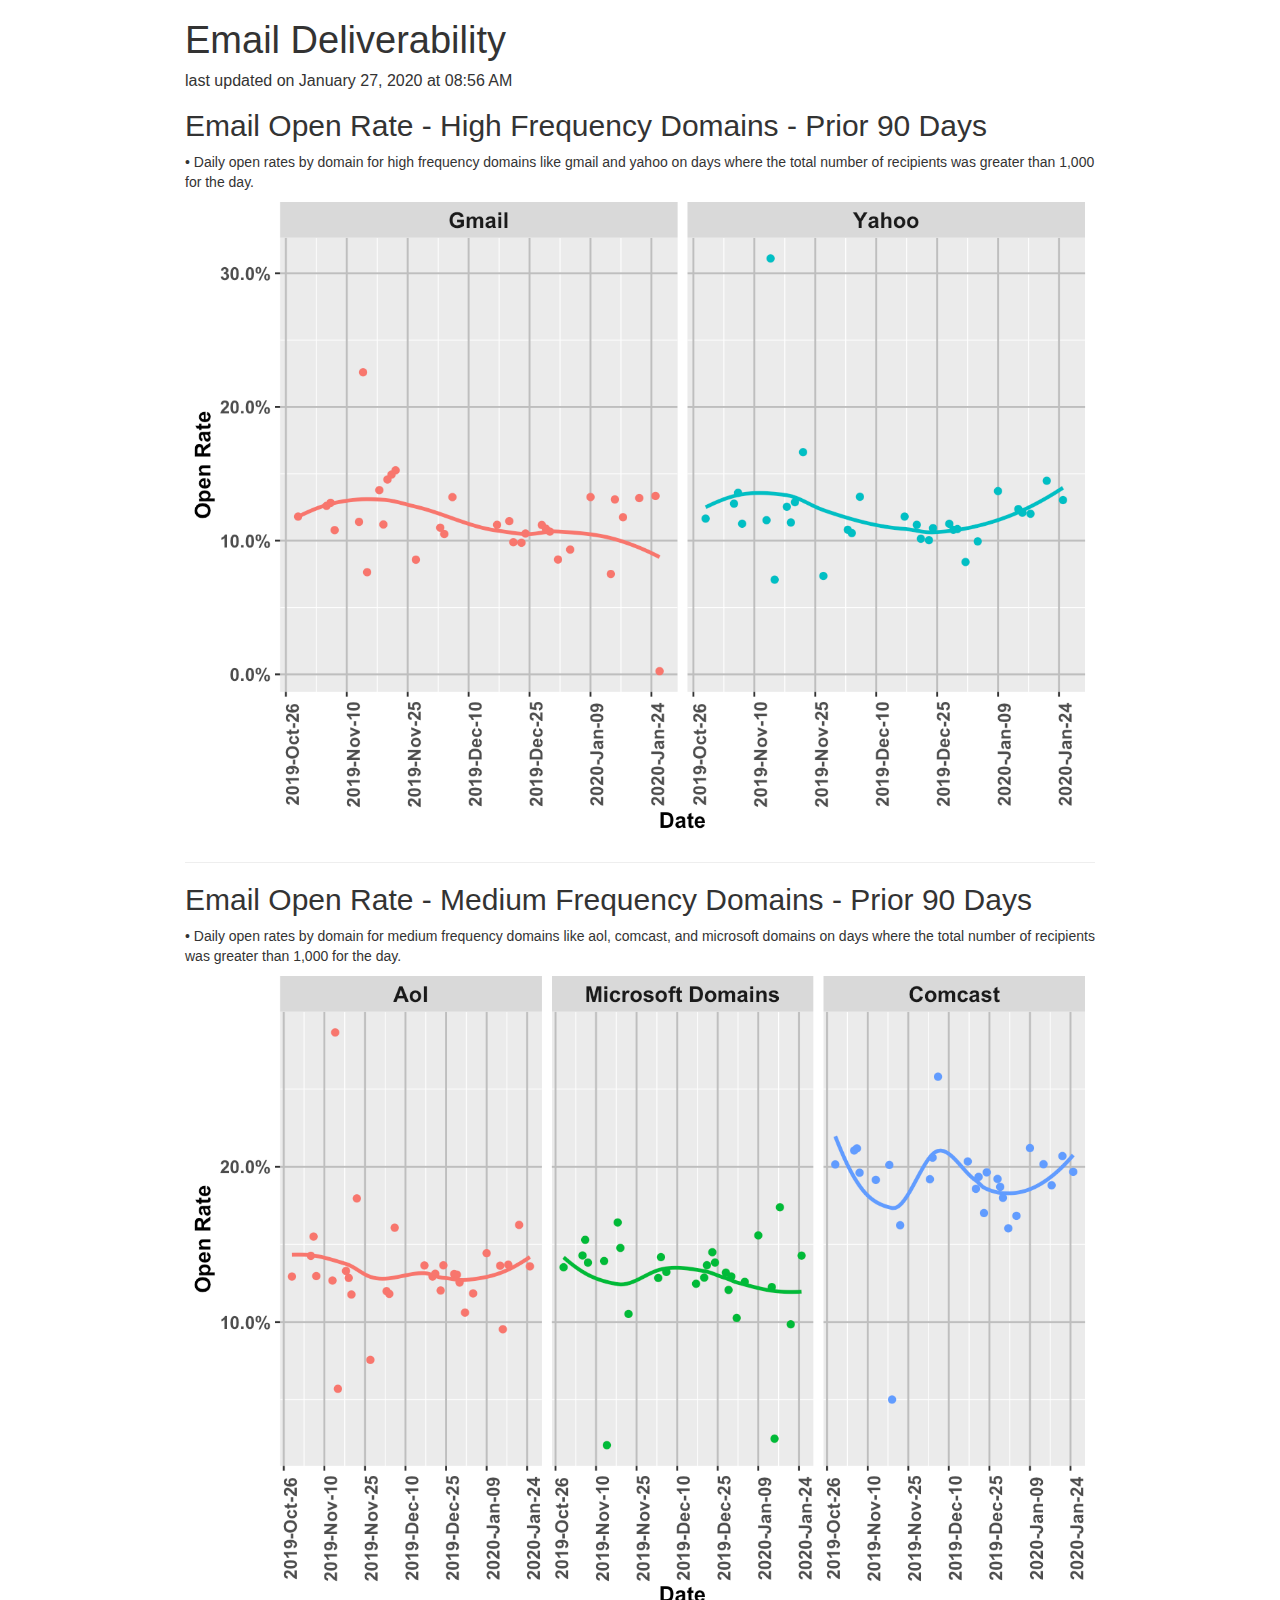
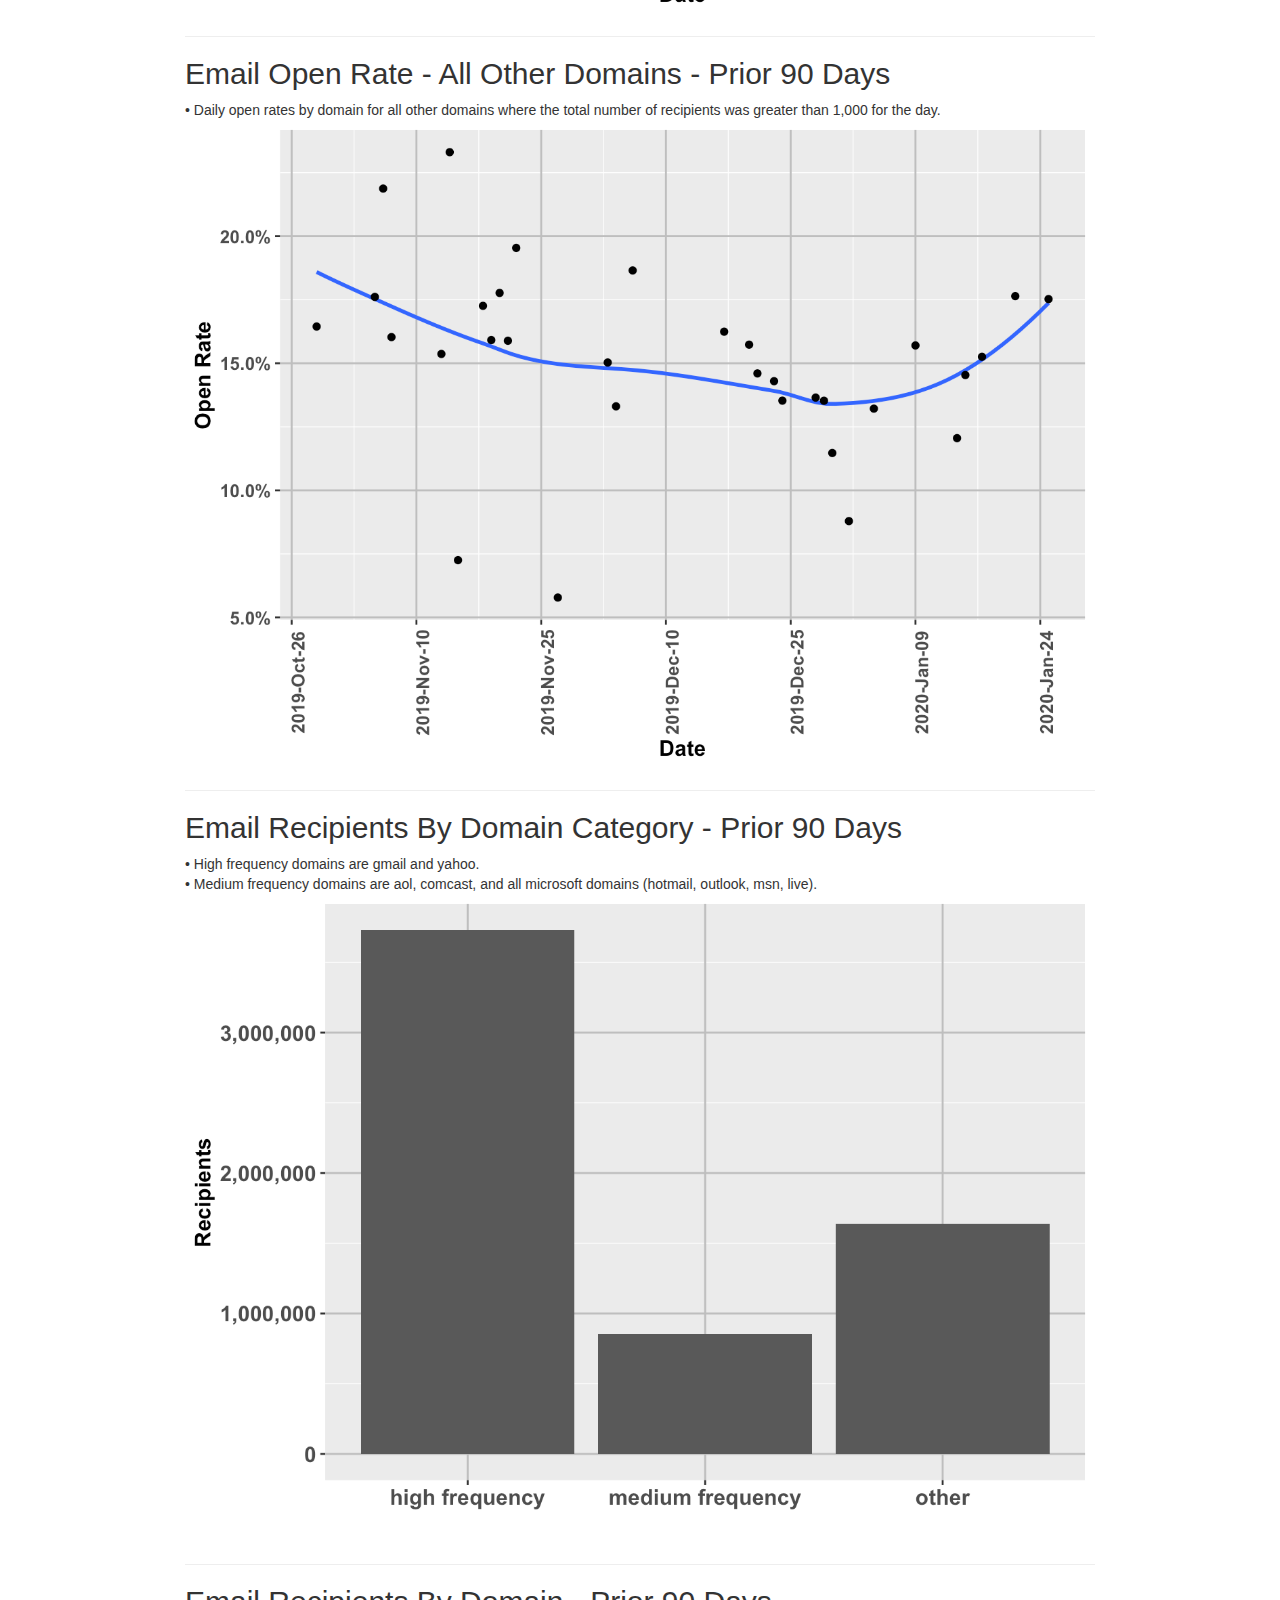
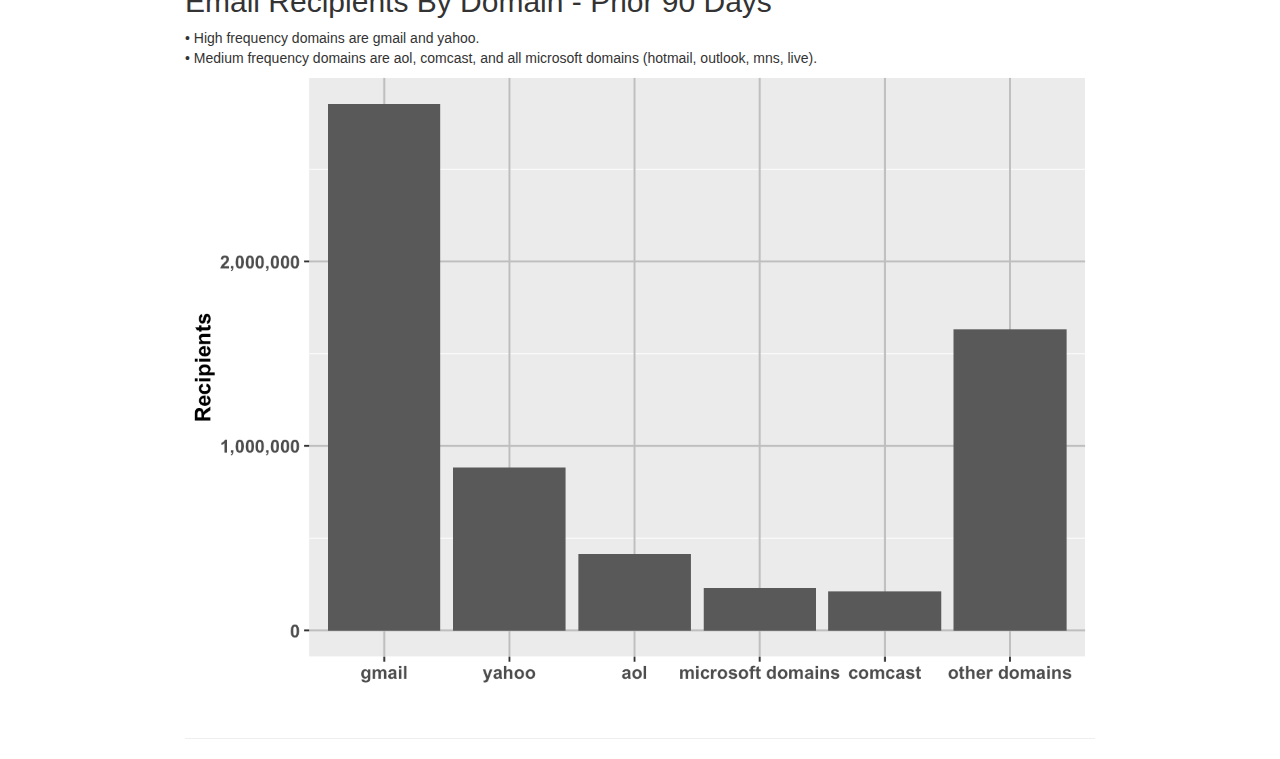
==== email-deliverability/index.html @ 24abe732 "push" ====
<!DOCTYPE html>

<html xmlns="http://www.w3.org/1999/xhtml">

<head>

<meta charset="utf-8" />
<meta http-equiv="Content-Type" content="text/html; charset=utf-8" />
<meta name="generator" content="pandoc" />




<title>Email Deliverability</title>

<script>/*! jQuery v1.11.3 | (c) 2005, 2015 jQuery Foundation, Inc. | jquery.org/license */
!function(a,b){"object"==typeof module&&"object"==typeof module.exports?module.exports=a.document?b(a,!0):function(a){if(!a.document)throw new Error("jQuery requires a window with a document");return b(a)}:b(a)}("undefined"!=typeof window?window:this,function(a,b){var c=[],d=c.slice,e=c.concat,f=c.push,g=c.indexOf,h={},i=h.toString,j=h.hasOwnProperty,k={},l="1.11.3",m=function(a,b){return new m.fn.init(a,b)},n=/^[\s\uFEFF\xA0]+|[\s\uFEFF\xA0]+$/g,o=/^-ms-/,p=/-([\da-z])/gi,q=function(a,b){return b.toUpperCase()};m.fn=m.prototype={jquery:l,constructor:m,selector:"",length:0,toArray:function(){return d.call(this)},get:function(a){return null!=a?0>a?this[a+this.length]:this[a]:d.call(this)},pushStack:function(a){var b=m.merge(this.constructor(),a);return b.prevObject=this,b.context=this.context,b},each:function(a,b){return m.each(this,a,b)},map:function(a){return this.pushStack(m.map(this,function(b,c){return a.call(b,c,b)}))},slice:function(){return this.pushStack(d.apply(this,arguments))},first:function(){return this.eq(0)},last:function(){return this.eq(-1)},eq:function(a){var b=this.length,c=+a+(0>a?b:0);return this.pushStack(c>=0&&b>c?[this[c]]:[])},end:function(){return this.prevObject||this.constructor(null)},push:f,sort:c.sort,splice:c.splice},m.extend=m.fn.extend=function(){var a,b,c,d,e,f,g=arguments[0]||{},h=1,i=arguments.length,j=!1;for("boolean"==typeof g&&(j=g,g=arguments[h]||{},h++),"object"==typeof g||m.isFunction(g)||(g={}),h===i&&(g=this,h--);i>h;h++)if(null!=(e=arguments[h]))for(d in e)a=g[d],c=e[d],g!==c&&(j&&c&&(m.isPlainObject(c)||(b=m.isArray(c)))?(b?(b=!1,f=a&&m.isArray(a)?a:[]):f=a&&m.isPlainObject(a)?a:{},g[d]=m.extend(j,f,c)):void 0!==c&&(g[d]=c));return g},m.extend({expando:"jQuery"+(l+Math.random()).replace(/\D/g,""),isReady:!0,error:function(a){throw new Error(a)},noop:function(){},isFunction:function(a){return"function"===m.type(a)},isArray:Array.isArray||function(a){return"array"===m.type(a)},isWindow:function(a){return null!=a&&a==a.window},isNumeric:function(a){return!m.isArray(a)&&a-parseFloat(a)+1>=0},isEmptyObject:function(a){var b;for(b in a)return!1;return!0},isPlainObject:function(a){var b;if(!a||"object"!==m.type(a)||a.nodeType||m.isWindow(a))return!1;try{if(a.constructor&&!j.call(a,"constructor")&&!j.call(a.constructor.prototype,"isPrototypeOf"))return!1}catch(c){return!1}if(k.ownLast)for(b in a)return j.call(a,b);for(b in a);return void 0===b||j.call(a,b)},type:function(a){return null==a?a+"":"object"==typeof a||"function"==typeof a?h[i.call(a)]||"object":typeof a},globalEval:function(b){b&&m.trim(b)&&(a.execScript||function(b){a.eval.call(a,b)})(b)},camelCase:function(a){return a.replace(o,"ms-").replace(p,q)},nodeName:function(a,b){return a.nodeName&&a.nodeName.toLowerCase()===b.toLowerCase()},each:function(a,b,c){var d,e=0,f=a.length,g=r(a);if(c){if(g){for(;f>e;e++)if(d=b.apply(a[e],c),d===!1)break}else for(e in a)if(d=b.apply(a[e],c),d===!1)break}else if(g){for(;f>e;e++)if(d=b.call(a[e],e,a[e]),d===!1)break}else for(e in a)if(d=b.call(a[e],e,a[e]),d===!1)break;return a},trim:function(a){return null==a?"":(a+"").replace(n,"")},makeArray:function(a,b){var c=b||[];return null!=a&&(r(Object(a))?m.merge(c,"string"==typeof a?[a]:a):f.call(c,a)),c},inArray:function(a,b,c){var d;if(b){if(g)return g.call(b,a,c);for(d=b.length,c=c?0>c?Math.max(0,d+c):c:0;d>c;c++)if(c in b&&b[c]===a)return c}return-1},merge:function(a,b){var c=+b.length,d=0,e=a.length;while(c>d)a[e++]=b[d++];if(c!==c)while(void 0!==b[d])a[e++]=b[d++];return a.length=e,a},grep:function(a,b,c){for(var d,e=[],f=0,g=a.length,h=!c;g>f;f++)d=!b(a[f],f),d!==h&&e.push(a[f]);return e},map:function(a,b,c){var d,f=0,g=a.length,h=r(a),i=[];if(h)for(;g>f;f++)d=b(a[f],f,c),null!=d&&i.push(d);else for(f in a)d=b(a[f],f,c),null!=d&&i.push(d);return e.apply([],i)},guid:1,proxy:function(a,b){var c,e,f;return"string"==typeof b&&(f=a[b],b=a,a=f),m.isFunction(a)?(c=d.call(arguments,2),e=function(){return a.apply(b||this,c.concat(d.call(arguments)))},e.guid=a.guid=a.guid||m.guid++,e):void 0},now:function(){return+new Date},support:k}),m.each("Boolean Number String Function Array Date RegExp Object Error".split(" "),function(a,b){h["[object "+b+"]"]=b.toLowerCase()});function r(a){var b="length"in a&&a.length,c=m.type(a);return"function"===c||m.isWindow(a)?!1:1===a.nodeType&&b?!0:"array"===c||0===b||"number"==typeof b&&b>0&&b-1 in a}var s=function(a){var b,c,d,e,f,g,h,i,j,k,l,m,n,o,p,q,r,s,t,u="sizzle"+1*new Date,v=a.document,w=0,x=0,y=ha(),z=ha(),A=ha(),B=function(a,b){return a===b&&(l=!0),0},C=1<<31,D={}.hasOwnProperty,E=[],F=E.pop,G=E.push,H=E.push,I=E.slice,J=function(a,b){for(var c=0,d=a.length;d>c;c++)if(a[c]===b)return c;return-1},K="checked|selected|async|autofocus|autoplay|controls|defer|disabled|hidden|ismap|loop|multiple|open|readonly|required|scoped",L="[\\x20\\t\\r\\n\\f]",M="(?:\\\\.|[\\w-]|[^\\x00-\\xa0])+",N=M.replace("w","w#"),O="\\["+L+"*("+M+")(?:"+L+"*([*^$|!~]?=)"+L+"*(?:'((?:\\\\.|[^\\\\'])*)'|\"((?:\\\\.|[^\\\\\"])*)\"|("+N+"))|)"+L+"*\\]",P=":("+M+")(?:\\((('((?:\\\\.|[^\\\\'])*)'|\"((?:\\\\.|[^\\\\\"])*)\")|((?:\\\\.|[^\\\\()[\\]]|"+O+")*)|.*)\\)|)",Q=new RegExp(L+"+","g"),R=new RegExp("^"+L+"+|((?:^|[^\\\\])(?:\\\\.)*)"+L+"+$","g"),S=new RegExp("^"+L+"*,"+L+"*"),T=new RegExp("^"+L+"*([>+~]|"+L+")"+L+"*"),U=new RegExp("="+L+"*([^\\]'\"]*?)"+L+"*\\]","g"),V=new RegExp(P),W=new RegExp("^"+N+"$"),X={ID:new RegExp("^#("+M+")"),CLASS:new RegExp("^\\.("+M+")"),TAG:new RegExp("^("+M.replace("w","w*")+")"),ATTR:new RegExp("^"+O),PSEUDO:new RegExp("^"+P),CHILD:new RegExp("^:(only|first|last|nth|nth-last)-(child|of-type)(?:\\("+L+"*(even|odd|(([+-]|)(\\d*)n|)"+L+"*(?:([+-]|)"+L+"*(\\d+)|))"+L+"*\\)|)","i"),bool:new RegExp("^(?:"+K+")$","i"),needsContext:new RegExp("^"+L+"*[>+~]|:(even|odd|eq|gt|lt|nth|first|last)(?:\\("+L+"*((?:-\\d)?\\d*)"+L+"*\\)|)(?=[^-]|$)","i")},Y=/^(?:input|select|textarea|button)$/i,Z=/^h\d$/i,$=/^[^{]+\{\s*\[native \w/,_=/^(?:#([\w-]+)|(\w+)|\.([\w-]+))$/,aa=/[+~]/,ba=/'|\\/g,ca=new RegExp("\\\\([\\da-f]{1,6}"+L+"?|("+L+")|.)","ig"),da=function(a,b,c){var d="0x"+b-65536;return d!==d||c?b:0>d?String.fromCharCode(d+65536):String.fromCharCode(d>>10|55296,1023&d|56320)},ea=function(){m()};try{H.apply(E=I.call(v.childNodes),v.childNodes),E[v.childNodes.length].nodeType}catch(fa){H={apply:E.length?function(a,b){G.apply(a,I.call(b))}:function(a,b){var c=a.length,d=0;while(a[c++]=b[d++]);a.length=c-1}}}function ga(a,b,d,e){var f,h,j,k,l,o,r,s,w,x;if((b?b.ownerDocument||b:v)!==n&&m(b),b=b||n,d=d||[],k=b.nodeType,"string"!=typeof a||!a||1!==k&&9!==k&&11!==k)return d;if(!e&&p){if(11!==k&&(f=_.exec(a)))if(j=f[1]){if(9===k){if(h=b.getElementById(j),!h||!h.parentNode)return d;if(h.id===j)return d.push(h),d}else if(b.ownerDocument&&(h=b.ownerDocument.getElementById(j))&&t(b,h)&&h.id===j)return d.push(h),d}else{if(f[2])return H.apply(d,b.getElementsByTagName(a)),d;if((j=f[3])&&c.getElementsByClassName)return H.apply(d,b.getElementsByClassName(j)),d}if(c.qsa&&(!q||!q.test(a))){if(s=r=u,w=b,x=1!==k&&a,1===k&&"object"!==b.nodeName.toLowerCase()){o=g(a),(r=b.getAttribute("id"))?s=r.replace(ba,"\\$&"):b.setAttribute("id",s),s="[id='"+s+"'] ",l=o.length;while(l--)o[l]=s+ra(o[l]);w=aa.test(a)&&pa(b.parentNode)||b,x=o.join(",")}if(x)try{return H.apply(d,w.querySelectorAll(x)),d}catch(y){}finally{r||b.removeAttribute("id")}}}return i(a.replace(R,"$1"),b,d,e)}function ha(){var a=[];function b(c,e){return a.push(c+" ")>d.cacheLength&&delete b[a.shift()],b[c+" "]=e}return b}function ia(a){return a[u]=!0,a}function ja(a){var b=n.createElement("div");try{return!!a(b)}catch(c){return!1}finally{b.parentNode&&b.parentNode.removeChild(b),b=null}}function ka(a,b){var c=a.split("|"),e=a.length;while(e--)d.attrHandle[c[e]]=b}function la(a,b){var c=b&&a,d=c&&1===a.nodeType&&1===b.nodeType&&(~b.sourceIndex||C)-(~a.sourceIndex||C);if(d)return d;if(c)while(c=c.nextSibling)if(c===b)return-1;return a?1:-1}function ma(a){return function(b){var c=b.nodeName.toLowerCase();return"input"===c&&b.type===a}}function na(a){return function(b){var c=b.nodeName.toLowerCase();return("input"===c||"button"===c)&&b.type===a}}function oa(a){return ia(function(b){return b=+b,ia(function(c,d){var e,f=a([],c.length,b),g=f.length;while(g--)c[e=f[g]]&&(c[e]=!(d[e]=c[e]))})})}function pa(a){return a&&"undefined"!=typeof a.getElementsByTagName&&a}c=ga.support={},f=ga.isXML=function(a){var b=a&&(a.ownerDocument||a).documentElement;return b?"HTML"!==b.nodeName:!1},m=ga.setDocument=function(a){var b,e,g=a?a.ownerDocument||a:v;return g!==n&&9===g.nodeType&&g.documentElement?(n=g,o=g.documentElement,e=g.defaultView,e&&e!==e.top&&(e.addEventListener?e.addEventListener("unload",ea,!1):e.attachEvent&&e.attachEvent("onunload",ea)),p=!f(g),c.attributes=ja(function(a){return a.className="i",!a.getAttribute("className")}),c.getElementsByTagName=ja(function(a){return a.appendChild(g.createComment("")),!a.getElementsByTagName("*").length}),c.getElementsByClassName=$.test(g.getElementsByClassName),c.getById=ja(function(a){return o.appendChild(a).id=u,!g.getElementsByName||!g.getElementsByName(u).length}),c.getById?(d.find.ID=function(a,b){if("undefined"!=typeof b.getElementById&&p){var c=b.getElementById(a);return c&&c.parentNode?[c]:[]}},d.filter.ID=function(a){var b=a.replace(ca,da);return function(a){return a.getAttribute("id")===b}}):(delete d.find.ID,d.filter.ID=function(a){var b=a.replace(ca,da);return function(a){var c="undefined"!=typeof a.getAttributeNode&&a.getAttributeNode("id");return c&&c.value===b}}),d.find.TAG=c.getElementsByTagName?function(a,b){return"undefined"!=typeof b.getElementsByTagName?b.getElementsByTagName(a):c.qsa?b.querySelectorAll(a):void 0}:function(a,b){var c,d=[],e=0,f=b.getElementsByTagName(a);if("*"===a){while(c=f[e++])1===c.nodeType&&d.push(c);return d}return f},d.find.CLASS=c.getElementsByClassName&&function(a,b){return p?b.getElementsByClassName(a):void 0},r=[],q=[],(c.qsa=$.test(g.querySelectorAll))&&(ja(function(a){o.appendChild(a).innerHTML="<a id='"+u+"'></a><select id='"+u+"-\f]' msallowcapture=''><option selected=''></option></select>",a.querySelectorAll("[msallowcapture^='']").length&&q.push("[*^$]="+L+"*(?:''|\"\")"),a.querySelectorAll("[selected]").length||q.push("\\["+L+"*(?:value|"+K+")"),a.querySelectorAll("[id~="+u+"-]").length||q.push("~="),a.querySelectorAll(":checked").length||q.push(":checked"),a.querySelectorAll("a#"+u+"+*").length||q.push(".#.+[+~]")}),ja(function(a){var b=g.createElement("input");b.setAttribute("type","hidden"),a.appendChild(b).setAttribute("name","D"),a.querySelectorAll("[name=d]").length&&q.push("name"+L+"*[*^$|!~]?="),a.querySelectorAll(":enabled").length||q.push(":enabled",":disabled"),a.querySelectorAll("*,:x"),q.push(",.*:")})),(c.matchesSelector=$.test(s=o.matches||o.webkitMatchesSelector||o.mozMatchesSelector||o.oMatchesSelector||o.msMatchesSelector))&&ja(function(a){c.disconnectedMatch=s.call(a,"div"),s.call(a,"[s!='']:x"),r.push("!=",P)}),q=q.length&&new RegExp(q.join("|")),r=r.length&&new RegExp(r.join("|")),b=$.test(o.compareDocumentPosition),t=b||$.test(o.contains)?function(a,b){var c=9===a.nodeType?a.documentElement:a,d=b&&b.parentNode;return a===d||!(!d||1!==d.nodeType||!(c.contains?c.contains(d):a.compareDocumentPosition&&16&a.compareDocumentPosition(d)))}:function(a,b){if(b)while(b=b.parentNode)if(b===a)return!0;return!1},B=b?function(a,b){if(a===b)return l=!0,0;var d=!a.compareDocumentPosition-!b.compareDocumentPosition;return d?d:(d=(a.ownerDocument||a)===(b.ownerDocument||b)?a.compareDocumentPosition(b):1,1&d||!c.sortDetached&&b.compareDocumentPosition(a)===d?a===g||a.ownerDocument===v&&t(v,a)?-1:b===g||b.ownerDocument===v&&t(v,b)?1:k?J(k,a)-J(k,b):0:4&d?-1:1)}:function(a,b){if(a===b)return l=!0,0;var c,d=0,e=a.parentNode,f=b.parentNode,h=[a],i=[b];if(!e||!f)return a===g?-1:b===g?1:e?-1:f?1:k?J(k,a)-J(k,b):0;if(e===f)return la(a,b);c=a;while(c=c.parentNode)h.unshift(c);c=b;while(c=c.parentNode)i.unshift(c);while(h[d]===i[d])d++;return d?la(h[d],i[d]):h[d]===v?-1:i[d]===v?1:0},g):n},ga.matches=function(a,b){return ga(a,null,null,b)},ga.matchesSelector=function(a,b){if((a.ownerDocument||a)!==n&&m(a),b=b.replace(U,"='$1']"),!(!c.matchesSelector||!p||r&&r.test(b)||q&&q.test(b)))try{var d=s.call(a,b);if(d||c.disconnectedMatch||a.document&&11!==a.document.nodeType)return d}catch(e){}return ga(b,n,null,[a]).length>0},ga.contains=function(a,b){return(a.ownerDocument||a)!==n&&m(a),t(a,b)},ga.attr=function(a,b){(a.ownerDocument||a)!==n&&m(a);var e=d.attrHandle[b.toLowerCase()],f=e&&D.call(d.attrHandle,b.toLowerCase())?e(a,b,!p):void 0;return void 0!==f?f:c.attributes||!p?a.getAttribute(b):(f=a.getAttributeNode(b))&&f.specified?f.value:null},ga.error=function(a){throw new Error("Syntax error, unrecognized expression: "+a)},ga.uniqueSort=function(a){var b,d=[],e=0,f=0;if(l=!c.detectDuplicates,k=!c.sortStable&&a.slice(0),a.sort(B),l){while(b=a[f++])b===a[f]&&(e=d.push(f));while(e--)a.splice(d[e],1)}return k=null,a},e=ga.getText=function(a){var b,c="",d=0,f=a.nodeType;if(f){if(1===f||9===f||11===f){if("string"==typeof a.textContent)return a.textContent;for(a=a.firstChild;a;a=a.nextSibling)c+=e(a)}else if(3===f||4===f)return a.nodeValue}else while(b=a[d++])c+=e(b);return c},d=ga.selectors={cacheLength:50,createPseudo:ia,match:X,attrHandle:{},find:{},relative:{">":{dir:"parentNode",first:!0}," ":{dir:"parentNode"},"+":{dir:"previousSibling",first:!0},"~":{dir:"previousSibling"}},preFilter:{ATTR:function(a){return a[1]=a[1].replace(ca,da),a[3]=(a[3]||a[4]||a[5]||"").replace(ca,da),"~="===a[2]&&(a[3]=" "+a[3]+" "),a.slice(0,4)},CHILD:function(a){return a[1]=a[1].toLowerCase(),"nth"===a[1].slice(0,3)?(a[3]||ga.error(a[0]),a[4]=+(a[4]?a[5]+(a[6]||1):2*("even"===a[3]||"odd"===a[3])),a[5]=+(a[7]+a[8]||"odd"===a[3])):a[3]&&ga.error(a[0]),a},PSEUDO:function(a){var b,c=!a[6]&&a[2];return X.CHILD.test(a[0])?null:(a[3]?a[2]=a[4]||a[5]||"":c&&V.test(c)&&(b=g(c,!0))&&(b=c.indexOf(")",c.length-b)-c.length)&&(a[0]=a[0].slice(0,b),a[2]=c.slice(0,b)),a.slice(0,3))}},filter:{TAG:function(a){var b=a.replace(ca,da).toLowerCase();return"*"===a?function(){return!0}:function(a){return a.nodeName&&a.nodeName.toLowerCase()===b}},CLASS:function(a){var b=y[a+" "];return b||(b=new RegExp("(^|"+L+")"+a+"("+L+"|$)"))&&y(a,function(a){return b.test("string"==typeof a.className&&a.className||"undefined"!=typeof a.getAttribute&&a.getAttribute("class")||"")})},ATTR:function(a,b,c){return function(d){var e=ga.attr(d,a);return null==e?"!="===b:b?(e+="","="===b?e===c:"!="===b?e!==c:"^="===b?c&&0===e.indexOf(c):"*="===b?c&&e.indexOf(c)>-1:"$="===b?c&&e.slice(-c.length)===c:"~="===b?(" "+e.replace(Q," ")+" ").indexOf(c)>-1:"|="===b?e===c||e.slice(0,c.length+1)===c+"-":!1):!0}},CHILD:function(a,b,c,d,e){var f="nth"!==a.slice(0,3),g="last"!==a.slice(-4),h="of-type"===b;return 1===d&&0===e?function(a){return!!a.parentNode}:function(b,c,i){var j,k,l,m,n,o,p=f!==g?"nextSibling":"previousSibling",q=b.parentNode,r=h&&b.nodeName.toLowerCase(),s=!i&&!h;if(q){if(f){while(p){l=b;while(l=l[p])if(h?l.nodeName.toLowerCase()===r:1===l.nodeType)return!1;o=p="only"===a&&!o&&"nextSibling"}return!0}if(o=[g?q.firstChild:q.lastChild],g&&s){k=q[u]||(q[u]={}),j=k[a]||[],n=j[0]===w&&j[1],m=j[0]===w&&j[2],l=n&&q.childNodes[n];while(l=++n&&l&&l[p]||(m=n=0)||o.pop())if(1===l.nodeType&&++m&&l===b){k[a]=[w,n,m];break}}else if(s&&(j=(b[u]||(b[u]={}))[a])&&j[0]===w)m=j[1];else while(l=++n&&l&&l[p]||(m=n=0)||o.pop())if((h?l.nodeName.toLowerCase()===r:1===l.nodeType)&&++m&&(s&&((l[u]||(l[u]={}))[a]=[w,m]),l===b))break;return m-=e,m===d||m%d===0&&m/d>=0}}},PSEUDO:function(a,b){var c,e=d.pseudos[a]||d.setFilters[a.toLowerCase()]||ga.error("unsupported pseudo: "+a);return e[u]?e(b):e.length>1?(c=[a,a,"",b],d.setFilters.hasOwnProperty(a.toLowerCase())?ia(function(a,c){var d,f=e(a,b),g=f.length;while(g--)d=J(a,f[g]),a[d]=!(c[d]=f[g])}):function(a){return e(a,0,c)}):e}},pseudos:{not:ia(function(a){var b=[],c=[],d=h(a.replace(R,"$1"));return d[u]?ia(function(a,b,c,e){var f,g=d(a,null,e,[]),h=a.length;while(h--)(f=g[h])&&(a[h]=!(b[h]=f))}):function(a,e,f){return b[0]=a,d(b,null,f,c),b[0]=null,!c.pop()}}),has:ia(function(a){return function(b){return ga(a,b).length>0}}),contains:ia(function(a){return a=a.replace(ca,da),function(b){return(b.textContent||b.innerText||e(b)).indexOf(a)>-1}}),lang:ia(function(a){return W.test(a||"")||ga.error("unsupported lang: "+a),a=a.replace(ca,da).toLowerCase(),function(b){var c;do if(c=p?b.lang:b.getAttribute("xml:lang")||b.getAttribute("lang"))return c=c.toLowerCase(),c===a||0===c.indexOf(a+"-");while((b=b.parentNode)&&1===b.nodeType);return!1}}),target:function(b){var c=a.location&&a.location.hash;return c&&c.slice(1)===b.id},root:function(a){return a===o},focus:function(a){return a===n.activeElement&&(!n.hasFocus||n.hasFocus())&&!!(a.type||a.href||~a.tabIndex)},enabled:function(a){return a.disabled===!1},disabled:function(a){return a.disabled===!0},checked:function(a){var b=a.nodeName.toLowerCase();return"input"===b&&!!a.checked||"option"===b&&!!a.selected},selected:function(a){return a.parentNode&&a.parentNode.selectedIndex,a.selected===!0},empty:function(a){for(a=a.firstChild;a;a=a.nextSibling)if(a.nodeType<6)return!1;return!0},parent:function(a){return!d.pseudos.empty(a)},header:function(a){return Z.test(a.nodeName)},input:function(a){return Y.test(a.nodeName)},button:function(a){var b=a.nodeName.toLowerCase();return"input"===b&&"button"===a.type||"button"===b},text:function(a){var b;return"input"===a.nodeName.toLowerCase()&&"text"===a.type&&(null==(b=a.getAttribute("type"))||"text"===b.toLowerCase())},first:oa(function(){return[0]}),last:oa(function(a,b){return[b-1]}),eq:oa(function(a,b,c){return[0>c?c+b:c]}),even:oa(function(a,b){for(var c=0;b>c;c+=2)a.push(c);return a}),odd:oa(function(a,b){for(var c=1;b>c;c+=2)a.push(c);return a}),lt:oa(function(a,b,c){for(var d=0>c?c+b:c;--d>=0;)a.push(d);return a}),gt:oa(function(a,b,c){for(var d=0>c?c+b:c;++d<b;)a.push(d);return a})}},d.pseudos.nth=d.pseudos.eq;for(b in{radio:!0,checkbox:!0,file:!0,password:!0,image:!0})d.pseudos[b]=ma(b);for(b in{submit:!0,reset:!0})d.pseudos[b]=na(b);function qa(){}qa.prototype=d.filters=d.pseudos,d.setFilters=new qa,g=ga.tokenize=function(a,b){var c,e,f,g,h,i,j,k=z[a+" "];if(k)return b?0:k.slice(0);h=a,i=[],j=d.preFilter;while(h){(!c||(e=S.exec(h)))&&(e&&(h=h.slice(e[0].length)||h),i.push(f=[])),c=!1,(e=T.exec(h))&&(c=e.shift(),f.push({value:c,type:e[0].replace(R," ")}),h=h.slice(c.length));for(g in d.filter)!(e=X[g].exec(h))||j[g]&&!(e=j[g](e))||(c=e.shift(),f.push({value:c,type:g,matches:e}),h=h.slice(c.length));if(!c)break}return b?h.length:h?ga.error(a):z(a,i).slice(0)};function ra(a){for(var b=0,c=a.length,d="";c>b;b++)d+=a[b].value;return d}function sa(a,b,c){var d=b.dir,e=c&&"parentNode"===d,f=x++;return b.first?function(b,c,f){while(b=b[d])if(1===b.nodeType||e)return a(b,c,f)}:function(b,c,g){var h,i,j=[w,f];if(g){while(b=b[d])if((1===b.nodeType||e)&&a(b,c,g))return!0}else while(b=b[d])if(1===b.nodeType||e){if(i=b[u]||(b[u]={}),(h=i[d])&&h[0]===w&&h[1]===f)return j[2]=h[2];if(i[d]=j,j[2]=a(b,c,g))return!0}}}function ta(a){return a.length>1?function(b,c,d){var e=a.length;while(e--)if(!a[e](b,c,d))return!1;return!0}:a[0]}function ua(a,b,c){for(var d=0,e=b.length;e>d;d++)ga(a,b[d],c);return c}function va(a,b,c,d,e){for(var f,g=[],h=0,i=a.length,j=null!=b;i>h;h++)(f=a[h])&&(!c||c(f,d,e))&&(g.push(f),j&&b.push(h));return g}function wa(a,b,c,d,e,f){return d&&!d[u]&&(d=wa(d)),e&&!e[u]&&(e=wa(e,f)),ia(function(f,g,h,i){var j,k,l,m=[],n=[],o=g.length,p=f||ua(b||"*",h.nodeType?[h]:h,[]),q=!a||!f&&b?p:va(p,m,a,h,i),r=c?e||(f?a:o||d)?[]:g:q;if(c&&c(q,r,h,i),d){j=va(r,n),d(j,[],h,i),k=j.length;while(k--)(l=j[k])&&(r[n[k]]=!(q[n[k]]=l))}if(f){if(e||a){if(e){j=[],k=r.length;while(k--)(l=r[k])&&j.push(q[k]=l);e(null,r=[],j,i)}k=r.length;while(k--)(l=r[k])&&(j=e?J(f,l):m[k])>-1&&(f[j]=!(g[j]=l))}}else r=va(r===g?r.splice(o,r.length):r),e?e(null,g,r,i):H.apply(g,r)})}function xa(a){for(var b,c,e,f=a.length,g=d.relative[a[0].type],h=g||d.relative[" "],i=g?1:0,k=sa(function(a){return a===b},h,!0),l=sa(function(a){return J(b,a)>-1},h,!0),m=[function(a,c,d){var e=!g&&(d||c!==j)||((b=c).nodeType?k(a,c,d):l(a,c,d));return b=null,e}];f>i;i++)if(c=d.relative[a[i].type])m=[sa(ta(m),c)];else{if(c=d.filter[a[i].type].apply(null,a[i].matches),c[u]){for(e=++i;f>e;e++)if(d.relative[a[e].type])break;return wa(i>1&&ta(m),i>1&&ra(a.slice(0,i-1).concat({value:" "===a[i-2].type?"*":""})).replace(R,"$1"),c,e>i&&xa(a.slice(i,e)),f>e&&xa(a=a.slice(e)),f>e&&ra(a))}m.push(c)}return ta(m)}function ya(a,b){var c=b.length>0,e=a.length>0,f=function(f,g,h,i,k){var l,m,o,p=0,q="0",r=f&&[],s=[],t=j,u=f||e&&d.find.TAG("*",k),v=w+=null==t?1:Math.random()||.1,x=u.length;for(k&&(j=g!==n&&g);q!==x&&null!=(l=u[q]);q++){if(e&&l){m=0;while(o=a[m++])if(o(l,g,h)){i.push(l);break}k&&(w=v)}c&&((l=!o&&l)&&p--,f&&r.push(l))}if(p+=q,c&&q!==p){m=0;while(o=b[m++])o(r,s,g,h);if(f){if(p>0)while(q--)r[q]||s[q]||(s[q]=F.call(i));s=va(s)}H.apply(i,s),k&&!f&&s.length>0&&p+b.length>1&&ga.uniqueSort(i)}return k&&(w=v,j=t),r};return c?ia(f):f}return h=ga.compile=function(a,b){var c,d=[],e=[],f=A[a+" "];if(!f){b||(b=g(a)),c=b.length;while(c--)f=xa(b[c]),f[u]?d.push(f):e.push(f);f=A(a,ya(e,d)),f.selector=a}return f},i=ga.select=function(a,b,e,f){var i,j,k,l,m,n="function"==typeof a&&a,o=!f&&g(a=n.selector||a);if(e=e||[],1===o.length){if(j=o[0]=o[0].slice(0),j.length>2&&"ID"===(k=j[0]).type&&c.getById&&9===b.nodeType&&p&&d.relative[j[1].type]){if(b=(d.find.ID(k.matches[0].replace(ca,da),b)||[])[0],!b)return e;n&&(b=b.parentNode),a=a.slice(j.shift().value.length)}i=X.needsContext.test(a)?0:j.length;while(i--){if(k=j[i],d.relative[l=k.type])break;if((m=d.find[l])&&(f=m(k.matches[0].replace(ca,da),aa.test(j[0].type)&&pa(b.parentNode)||b))){if(j.splice(i,1),a=f.length&&ra(j),!a)return H.apply(e,f),e;break}}}return(n||h(a,o))(f,b,!p,e,aa.test(a)&&pa(b.parentNode)||b),e},c.sortStable=u.split("").sort(B).join("")===u,c.detectDuplicates=!!l,m(),c.sortDetached=ja(function(a){return 1&a.compareDocumentPosition(n.createElement("div"))}),ja(function(a){return a.innerHTML="<a href='#'></a>","#"===a.firstChild.getAttribute("href")})||ka("type|href|height|width",function(a,b,c){return c?void 0:a.getAttribute(b,"type"===b.toLowerCase()?1:2)}),c.attributes&&ja(function(a){return a.innerHTML="<input/>",a.firstChild.setAttribute("value",""),""===a.firstChild.getAttribute("value")})||ka("value",function(a,b,c){return c||"input"!==a.nodeName.toLowerCase()?void 0:a.defaultValue}),ja(function(a){return null==a.getAttribute("disabled")})||ka(K,function(a,b,c){var d;return c?void 0:a[b]===!0?b.toLowerCase():(d=a.getAttributeNode(b))&&d.specified?d.value:null}),ga}(a);m.find=s,m.expr=s.selectors,m.expr[":"]=m.expr.pseudos,m.unique=s.uniqueSort,m.text=s.getText,m.isXMLDoc=s.isXML,m.contains=s.contains;var t=m.expr.match.needsContext,u=/^<(\w+)\s*\/?>(?:<\/\1>|)$/,v=/^.[^:#\[\.,]*$/;function w(a,b,c){if(m.isFunction(b))return m.grep(a,function(a,d){return!!b.call(a,d,a)!==c});if(b.nodeType)return m.grep(a,function(a){return a===b!==c});if("string"==typeof b){if(v.test(b))return m.filter(b,a,c);b=m.filter(b,a)}return m.grep(a,function(a){return m.inArray(a,b)>=0!==c})}m.filter=function(a,b,c){var d=b[0];return c&&(a=":not("+a+")"),1===b.length&&1===d.nodeType?m.find.matchesSelector(d,a)?[d]:[]:m.find.matches(a,m.grep(b,function(a){return 1===a.nodeType}))},m.fn.extend({find:function(a){var b,c=[],d=this,e=d.length;if("string"!=typeof a)return this.pushStack(m(a).filter(function(){for(b=0;e>b;b++)if(m.contains(d[b],this))return!0}));for(b=0;e>b;b++)m.find(a,d[b],c);return c=this.pushStack(e>1?m.unique(c):c),c.selector=this.selector?this.selector+" "+a:a,c},filter:function(a){return this.pushStack(w(this,a||[],!1))},not:function(a){return this.pushStack(w(this,a||[],!0))},is:function(a){return!!w(this,"string"==typeof a&&t.test(a)?m(a):a||[],!1).length}});var x,y=a.document,z=/^(?:\s*(<[\w\W]+>)[^>]*|#([\w-]*))$/,A=m.fn.init=function(a,b){var c,d;if(!a)return this;if("string"==typeof a){if(c="<"===a.charAt(0)&&">"===a.charAt(a.length-1)&&a.length>=3?[null,a,null]:z.exec(a),!c||!c[1]&&b)return!b||b.jquery?(b||x).find(a):this.constructor(b).find(a);if(c[1]){if(b=b instanceof m?b[0]:b,m.merge(this,m.parseHTML(c[1],b&&b.nodeType?b.ownerDocument||b:y,!0)),u.test(c[1])&&m.isPlainObject(b))for(c in b)m.isFunction(this[c])?this[c](b[c]):this.attr(c,b[c]);return this}if(d=y.getElementById(c[2]),d&&d.parentNode){if(d.id!==c[2])return x.find(a);this.length=1,this[0]=d}return this.context=y,this.selector=a,this}return a.nodeType?(this.context=this[0]=a,this.length=1,this):m.isFunction(a)?"undefined"!=typeof x.ready?x.ready(a):a(m):(void 0!==a.selector&&(this.selector=a.selector,this.context=a.context),m.makeArray(a,this))};A.prototype=m.fn,x=m(y);var B=/^(?:parents|prev(?:Until|All))/,C={children:!0,contents:!0,next:!0,prev:!0};m.extend({dir:function(a,b,c){var d=[],e=a[b];while(e&&9!==e.nodeType&&(void 0===c||1!==e.nodeType||!m(e).is(c)))1===e.nodeType&&d.push(e),e=e[b];return d},sibling:function(a,b){for(var c=[];a;a=a.nextSibling)1===a.nodeType&&a!==b&&c.push(a);return c}}),m.fn.extend({has:function(a){var b,c=m(a,this),d=c.length;return this.filter(function(){for(b=0;d>b;b++)if(m.contains(this,c[b]))return!0})},closest:function(a,b){for(var c,d=0,e=this.length,f=[],g=t.test(a)||"string"!=typeof a?m(a,b||this.context):0;e>d;d++)for(c=this[d];c&&c!==b;c=c.parentNode)if(c.nodeType<11&&(g?g.index(c)>-1:1===c.nodeType&&m.find.matchesSelector(c,a))){f.push(c);break}return this.pushStack(f.length>1?m.unique(f):f)},index:function(a){return a?"string"==typeof a?m.inArray(this[0],m(a)):m.inArray(a.jquery?a[0]:a,this):this[0]&&this[0].parentNode?this.first().prevAll().length:-1},add:function(a,b){return this.pushStack(m.unique(m.merge(this.get(),m(a,b))))},addBack:function(a){return this.add(null==a?this.prevObject:this.prevObject.filter(a))}});function D(a,b){do a=a[b];while(a&&1!==a.nodeType);return a}m.each({parent:function(a){var b=a.parentNode;return b&&11!==b.nodeType?b:null},parents:function(a){return m.dir(a,"parentNode")},parentsUntil:function(a,b,c){return m.dir(a,"parentNode",c)},next:function(a){return D(a,"nextSibling")},prev:function(a){return D(a,"previousSibling")},nextAll:function(a){return m.dir(a,"nextSibling")},prevAll:function(a){return m.dir(a,"previousSibling")},nextUntil:function(a,b,c){return m.dir(a,"nextSibling",c)},prevUntil:function(a,b,c){return m.dir(a,"previousSibling",c)},siblings:function(a){return m.sibling((a.parentNode||{}).firstChild,a)},children:function(a){return m.sibling(a.firstChild)},contents:function(a){return m.nodeName(a,"iframe")?a.contentDocument||a.contentWindow.document:m.merge([],a.childNodes)}},function(a,b){m.fn[a]=function(c,d){var e=m.map(this,b,c);return"Until"!==a.slice(-5)&&(d=c),d&&"string"==typeof d&&(e=m.filter(d,e)),this.length>1&&(C[a]||(e=m.unique(e)),B.test(a)&&(e=e.reverse())),this.pushStack(e)}});var E=/\S+/g,F={};function G(a){var b=F[a]={};return m.each(a.match(E)||[],function(a,c){b[c]=!0}),b}m.Callbacks=function(a){a="string"==typeof a?F[a]||G(a):m.extend({},a);var b,c,d,e,f,g,h=[],i=!a.once&&[],j=function(l){for(c=a.memory&&l,d=!0,f=g||0,g=0,e=h.length,b=!0;h&&e>f;f++)if(h[f].apply(l[0],l[1])===!1&&a.stopOnFalse){c=!1;break}b=!1,h&&(i?i.length&&j(i.shift()):c?h=[]:k.disable())},k={add:function(){if(h){var d=h.length;!function f(b){m.each(b,function(b,c){var d=m.type(c);"function"===d?a.unique&&k.has(c)||h.push(c):c&&c.length&&"string"!==d&&f(c)})}(arguments),b?e=h.length:c&&(g=d,j(c))}return this},remove:function(){return h&&m.each(arguments,function(a,c){var d;while((d=m.inArray(c,h,d))>-1)h.splice(d,1),b&&(e>=d&&e--,f>=d&&f--)}),this},has:function(a){return a?m.inArray(a,h)>-1:!(!h||!h.length)},empty:function(){return h=[],e=0,this},disable:function(){return h=i=c=void 0,this},disabled:function(){return!h},lock:function(){return i=void 0,c||k.disable(),this},locked:function(){return!i},fireWith:function(a,c){return!h||d&&!i||(c=c||[],c=[a,c.slice?c.slice():c],b?i.push(c):j(c)),this},fire:function(){return k.fireWith(this,arguments),this},fired:function(){return!!d}};return k},m.extend({Deferred:function(a){var b=[["resolve","done",m.Callbacks("once memory"),"resolved"],["reject","fail",m.Callbacks("once memory"),"rejected"],["notify","progress",m.Callbacks("memory")]],c="pending",d={state:function(){return c},always:function(){return e.done(arguments).fail(arguments),this},then:function(){var a=arguments;return m.Deferred(function(c){m.each(b,function(b,f){var g=m.isFunction(a[b])&&a[b];e[f[1]](function(){var a=g&&g.apply(this,arguments);a&&m.isFunction(a.promise)?a.promise().done(c.resolve).fail(c.reject).progress(c.notify):c[f[0]+"With"](this===d?c.promise():this,g?[a]:arguments)})}),a=null}).promise()},promise:function(a){return null!=a?m.extend(a,d):d}},e={};return d.pipe=d.then,m.each(b,function(a,f){var g=f[2],h=f[3];d[f[1]]=g.add,h&&g.add(function(){c=h},b[1^a][2].disable,b[2][2].lock),e[f[0]]=function(){return e[f[0]+"With"](this===e?d:this,arguments),this},e[f[0]+"With"]=g.fireWith}),d.promise(e),a&&a.call(e,e),e},when:function(a){var b=0,c=d.call(arguments),e=c.length,f=1!==e||a&&m.isFunction(a.promise)?e:0,g=1===f?a:m.Deferred(),h=function(a,b,c){return function(e){b[a]=this,c[a]=arguments.length>1?d.call(arguments):e,c===i?g.notifyWith(b,c):--f||g.resolveWith(b,c)}},i,j,k;if(e>1)for(i=new Array(e),j=new Array(e),k=new Array(e);e>b;b++)c[b]&&m.isFunction(c[b].promise)?c[b].promise().done(h(b,k,c)).fail(g.reject).progress(h(b,j,i)):--f;return f||g.resolveWith(k,c),g.promise()}});var H;m.fn.ready=function(a){return m.ready.promise().done(a),this},m.extend({isReady:!1,readyWait:1,holdReady:function(a){a?m.readyWait++:m.ready(!0)},ready:function(a){if(a===!0?!--m.readyWait:!m.isReady){if(!y.body)return setTimeout(m.ready);m.isReady=!0,a!==!0&&--m.readyWait>0||(H.resolveWith(y,[m]),m.fn.triggerHandler&&(m(y).triggerHandler("ready"),m(y).off("ready")))}}});function I(){y.addEventListener?(y.removeEventListener("DOMContentLoaded",J,!1),a.removeEventListener("load",J,!1)):(y.detachEvent("onreadystatechange",J),a.detachEvent("onload",J))}function J(){(y.addEventListener||"load"===event.type||"complete"===y.readyState)&&(I(),m.ready())}m.ready.promise=function(b){if(!H)if(H=m.Deferred(),"complete"===y.readyState)setTimeout(m.ready);else if(y.addEventListener)y.addEventListener("DOMContentLoaded",J,!1),a.addEventListener("load",J,!1);else{y.attachEvent("onreadystatechange",J),a.attachEvent("onload",J);var c=!1;try{c=null==a.frameElement&&y.documentElement}catch(d){}c&&c.doScroll&&!function e(){if(!m.isReady){try{c.doScroll("left")}catch(a){return setTimeout(e,50)}I(),m.ready()}}()}return H.promise(b)};var K="undefined",L;for(L in m(k))break;k.ownLast="0"!==L,k.inlineBlockNeedsLayout=!1,m(function(){var a,b,c,d;c=y.getElementsByTagName("body")[0],c&&c.style&&(b=y.createElement("div"),d=y.createElement("div"),d.style.cssText="position:absolute;border:0;width:0;height:0;top:0;left:-9999px",c.appendChild(d).appendChild(b),typeof b.style.zoom!==K&&(b.style.cssText="display:inline;margin:0;border:0;padding:1px;width:1px;zoom:1",k.inlineBlockNeedsLayout=a=3===b.offsetWidth,a&&(c.style.zoom=1)),c.removeChild(d))}),function(){var a=y.createElement("div");if(null==k.deleteExpando){k.deleteExpando=!0;try{delete a.test}catch(b){k.deleteExpando=!1}}a=null}(),m.acceptData=function(a){var b=m.noData[(a.nodeName+" ").toLowerCase()],c=+a.nodeType||1;return 1!==c&&9!==c?!1:!b||b!==!0&&a.getAttribute("classid")===b};var M=/^(?:\{[\w\W]*\}|\[[\w\W]*\])$/,N=/([A-Z])/g;function O(a,b,c){if(void 0===c&&1===a.nodeType){var d="data-"+b.replace(N,"-$1").toLowerCase();if(c=a.getAttribute(d),"string"==typeof c){try{c="true"===c?!0:"false"===c?!1:"null"===c?null:+c+""===c?+c:M.test(c)?m.parseJSON(c):c}catch(e){}m.data(a,b,c)}else c=void 0}return c}function P(a){var b;for(b in a)if(("data"!==b||!m.isEmptyObject(a[b]))&&"toJSON"!==b)return!1;

return!0}function Q(a,b,d,e){if(m.acceptData(a)){var f,g,h=m.expando,i=a.nodeType,j=i?m.cache:a,k=i?a[h]:a[h]&&h;if(k&&j[k]&&(e||j[k].data)||void 0!==d||"string"!=typeof b)return k||(k=i?a[h]=c.pop()||m.guid++:h),j[k]||(j[k]=i?{}:{toJSON:m.noop}),("object"==typeof b||"function"==typeof b)&&(e?j[k]=m.extend(j[k],b):j[k].data=m.extend(j[k].data,b)),g=j[k],e||(g.data||(g.data={}),g=g.data),void 0!==d&&(g[m.camelCase(b)]=d),"string"==typeof b?(f=g[b],null==f&&(f=g[m.camelCase(b)])):f=g,f}}function R(a,b,c){if(m.acceptData(a)){var d,e,f=a.nodeType,g=f?m.cache:a,h=f?a[m.expando]:m.expando;if(g[h]){if(b&&(d=c?g[h]:g[h].data)){m.isArray(b)?b=b.concat(m.map(b,m.camelCase)):b in d?b=[b]:(b=m.camelCase(b),b=b in d?[b]:b.split(" ")),e=b.length;while(e--)delete d[b[e]];if(c?!P(d):!m.isEmptyObject(d))return}(c||(delete g[h].data,P(g[h])))&&(f?m.cleanData([a],!0):k.deleteExpando||g!=g.window?delete g[h]:g[h]=null)}}}m.extend({cache:{},noData:{"applet ":!0,"embed ":!0,"object ":"clsid:D27CDB6E-AE6D-11cf-96B8-444553540000"},hasData:function(a){return a=a.nodeType?m.cache[a[m.expando]]:a[m.expando],!!a&&!P(a)},data:function(a,b,c){return Q(a,b,c)},removeData:function(a,b){return R(a,b)},_data:function(a,b,c){return Q(a,b,c,!0)},_removeData:function(a,b){return R(a,b,!0)}}),m.fn.extend({data:function(a,b){var c,d,e,f=this[0],g=f&&f.attributes;if(void 0===a){if(this.length&&(e=m.data(f),1===f.nodeType&&!m._data(f,"parsedAttrs"))){c=g.length;while(c--)g[c]&&(d=g[c].name,0===d.indexOf("data-")&&(d=m.camelCase(d.slice(5)),O(f,d,e[d])));m._data(f,"parsedAttrs",!0)}return e}return"object"==typeof a?this.each(function(){m.data(this,a)}):arguments.length>1?this.each(function(){m.data(this,a,b)}):f?O(f,a,m.data(f,a)):void 0},removeData:function(a){return this.each(function(){m.removeData(this,a)})}}),m.extend({queue:function(a,b,c){var d;return a?(b=(b||"fx")+"queue",d=m._data(a,b),c&&(!d||m.isArray(c)?d=m._data(a,b,m.makeArray(c)):d.push(c)),d||[]):void 0},dequeue:function(a,b){b=b||"fx";var c=m.queue(a,b),d=c.length,e=c.shift(),f=m._queueHooks(a,b),g=function(){m.dequeue(a,b)};"inprogress"===e&&(e=c.shift(),d--),e&&("fx"===b&&c.unshift("inprogress"),delete f.stop,e.call(a,g,f)),!d&&f&&f.empty.fire()},_queueHooks:function(a,b){var c=b+"queueHooks";return m._data(a,c)||m._data(a,c,{empty:m.Callbacks("once memory").add(function(){m._removeData(a,b+"queue"),m._removeData(a,c)})})}}),m.fn.extend({queue:function(a,b){var c=2;return"string"!=typeof a&&(b=a,a="fx",c--),arguments.length<c?m.queue(this[0],a):void 0===b?this:this.each(function(){var c=m.queue(this,a,b);m._queueHooks(this,a),"fx"===a&&"inprogress"!==c[0]&&m.dequeue(this,a)})},dequeue:function(a){return this.each(function(){m.dequeue(this,a)})},clearQueue:function(a){return this.queue(a||"fx",[])},promise:function(a,b){var c,d=1,e=m.Deferred(),f=this,g=this.length,h=function(){--d||e.resolveWith(f,[f])};"string"!=typeof a&&(b=a,a=void 0),a=a||"fx";while(g--)c=m._data(f[g],a+"queueHooks"),c&&c.empty&&(d++,c.empty.add(h));return h(),e.promise(b)}});var S=/[+-]?(?:\d*\.|)\d+(?:[eE][+-]?\d+|)/.source,T=["Top","Right","Bottom","Left"],U=function(a,b){return a=b||a,"none"===m.css(a,"display")||!m.contains(a.ownerDocument,a)},V=m.access=function(a,b,c,d,e,f,g){var h=0,i=a.length,j=null==c;if("object"===m.type(c)){e=!0;for(h in c)m.access(a,b,h,c[h],!0,f,g)}else if(void 0!==d&&(e=!0,m.isFunction(d)||(g=!0),j&&(g?(b.call(a,d),b=null):(j=b,b=function(a,b,c){return j.call(m(a),c)})),b))for(;i>h;h++)b(a[h],c,g?d:d.call(a[h],h,b(a[h],c)));return e?a:j?b.call(a):i?b(a[0],c):f},W=/^(?:checkbox|radio)$/i;!function(){var a=y.createElement("input"),b=y.createElement("div"),c=y.createDocumentFragment();if(b.innerHTML="  <link/><table></table><a href='/a'>a</a><input type='checkbox'/>",k.leadingWhitespace=3===b.firstChild.nodeType,k.tbody=!b.getElementsByTagName("tbody").length,k.htmlSerialize=!!b.getElementsByTagName("link").length,k.html5Clone="<:nav></:nav>"!==y.createElement("nav").cloneNode(!0).outerHTML,a.type="checkbox",a.checked=!0,c.appendChild(a),k.appendChecked=a.checked,b.innerHTML="<textarea>x</textarea>",k.noCloneChecked=!!b.cloneNode(!0).lastChild.defaultValue,c.appendChild(b),b.innerHTML="<input type='radio' checked='checked' name='t'/>",k.checkClone=b.cloneNode(!0).cloneNode(!0).lastChild.checked,k.noCloneEvent=!0,b.attachEvent&&(b.attachEvent("onclick",function(){k.noCloneEvent=!1}),b.cloneNode(!0).click()),null==k.deleteExpando){k.deleteExpando=!0;try{delete b.test}catch(d){k.deleteExpando=!1}}}(),function(){var b,c,d=y.createElement("div");for(b in{submit:!0,change:!0,focusin:!0})c="on"+b,(k[b+"Bubbles"]=c in a)||(d.setAttribute(c,"t"),k[b+"Bubbles"]=d.attributes[c].expando===!1);d=null}();var X=/^(?:input|select|textarea)$/i,Y=/^key/,Z=/^(?:mouse|pointer|contextmenu)|click/,$=/^(?:focusinfocus|focusoutblur)$/,_=/^([^.]*)(?:\.(.+)|)$/;function aa(){return!0}function ba(){return!1}function ca(){try{return y.activeElement}catch(a){}}m.event={global:{},add:function(a,b,c,d,e){var f,g,h,i,j,k,l,n,o,p,q,r=m._data(a);if(r){c.handler&&(i=c,c=i.handler,e=i.selector),c.guid||(c.guid=m.guid++),(g=r.events)||(g=r.events={}),(k=r.handle)||(k=r.handle=function(a){return typeof m===K||a&&m.event.triggered===a.type?void 0:m.event.dispatch.apply(k.elem,arguments)},k.elem=a),b=(b||"").match(E)||[""],h=b.length;while(h--)f=_.exec(b[h])||[],o=q=f[1],p=(f[2]||"").split(".").sort(),o&&(j=m.event.special[o]||{},o=(e?j.delegateType:j.bindType)||o,j=m.event.special[o]||{},l=m.extend({type:o,origType:q,data:d,handler:c,guid:c.guid,selector:e,needsContext:e&&m.expr.match.needsContext.test(e),namespace:p.join(".")},i),(n=g[o])||(n=g[o]=[],n.delegateCount=0,j.setup&&j.setup.call(a,d,p,k)!==!1||(a.addEventListener?a.addEventListener(o,k,!1):a.attachEvent&&a.attachEvent("on"+o,k))),j.add&&(j.add.call(a,l),l.handler.guid||(l.handler.guid=c.guid)),e?n.splice(n.delegateCount++,0,l):n.push(l),m.event.global[o]=!0);a=null}},remove:function(a,b,c,d,e){var f,g,h,i,j,k,l,n,o,p,q,r=m.hasData(a)&&m._data(a);if(r&&(k=r.events)){b=(b||"").match(E)||[""],j=b.length;while(j--)if(h=_.exec(b[j])||[],o=q=h[1],p=(h[2]||"").split(".").sort(),o){l=m.event.special[o]||{},o=(d?l.delegateType:l.bindType)||o,n=k[o]||[],h=h[2]&&new RegExp("(^|\\.)"+p.join("\\.(?:.*\\.|)")+"(\\.|$)"),i=f=n.length;while(f--)g=n[f],!e&&q!==g.origType||c&&c.guid!==g.guid||h&&!h.test(g.namespace)||d&&d!==g.selector&&("**"!==d||!g.selector)||(n.splice(f,1),g.selector&&n.delegateCount--,l.remove&&l.remove.call(a,g));i&&!n.length&&(l.teardown&&l.teardown.call(a,p,r.handle)!==!1||m.removeEvent(a,o,r.handle),delete k[o])}else for(o in k)m.event.remove(a,o+b[j],c,d,!0);m.isEmptyObject(k)&&(delete r.handle,m._removeData(a,"events"))}},trigger:function(b,c,d,e){var f,g,h,i,k,l,n,o=[d||y],p=j.call(b,"type")?b.type:b,q=j.call(b,"namespace")?b.namespace.split("."):[];if(h=l=d=d||y,3!==d.nodeType&&8!==d.nodeType&&!$.test(p+m.event.triggered)&&(p.indexOf(".")>=0&&(q=p.split("."),p=q.shift(),q.sort()),g=p.indexOf(":")<0&&"on"+p,b=b[m.expando]?b:new m.Event(p,"object"==typeof b&&b),b.isTrigger=e?2:3,b.namespace=q.join("."),b.namespace_re=b.namespace?new RegExp("(^|\\.)"+q.join("\\.(?:.*\\.|)")+"(\\.|$)"):null,b.result=void 0,b.target||(b.target=d),c=null==c?[b]:m.makeArray(c,[b]),k=m.event.special[p]||{},e||!k.trigger||k.trigger.apply(d,c)!==!1)){if(!e&&!k.noBubble&&!m.isWindow(d)){for(i=k.delegateType||p,$.test(i+p)||(h=h.parentNode);h;h=h.parentNode)o.push(h),l=h;l===(d.ownerDocument||y)&&o.push(l.defaultView||l.parentWindow||a)}n=0;while((h=o[n++])&&!b.isPropagationStopped())b.type=n>1?i:k.bindType||p,f=(m._data(h,"events")||{})[b.type]&&m._data(h,"handle"),f&&f.apply(h,c),f=g&&h[g],f&&f.apply&&m.acceptData(h)&&(b.result=f.apply(h,c),b.result===!1&&b.preventDefault());if(b.type=p,!e&&!b.isDefaultPrevented()&&(!k._default||k._default.apply(o.pop(),c)===!1)&&m.acceptData(d)&&g&&d[p]&&!m.isWindow(d)){l=d[g],l&&(d[g]=null),m.event.triggered=p;try{d[p]()}catch(r){}m.event.triggered=void 0,l&&(d[g]=l)}return b.result}},dispatch:function(a){a=m.event.fix(a);var b,c,e,f,g,h=[],i=d.call(arguments),j=(m._data(this,"events")||{})[a.type]||[],k=m.event.special[a.type]||{};if(i[0]=a,a.delegateTarget=this,!k.preDispatch||k.preDispatch.call(this,a)!==!1){h=m.event.handlers.call(this,a,j),b=0;while((f=h[b++])&&!a.isPropagationStopped()){a.currentTarget=f.elem,g=0;while((e=f.handlers[g++])&&!a.isImmediatePropagationStopped())(!a.namespace_re||a.namespace_re.test(e.namespace))&&(a.handleObj=e,a.data=e.data,c=((m.event.special[e.origType]||{}).handle||e.handler).apply(f.elem,i),void 0!==c&&(a.result=c)===!1&&(a.preventDefault(),a.stopPropagation()))}return k.postDispatch&&k.postDispatch.call(this,a),a.result}},handlers:function(a,b){var c,d,e,f,g=[],h=b.delegateCount,i=a.target;if(h&&i.nodeType&&(!a.button||"click"!==a.type))for(;i!=this;i=i.parentNode||this)if(1===i.nodeType&&(i.disabled!==!0||"click"!==a.type)){for(e=[],f=0;h>f;f++)d=b[f],c=d.selector+" ",void 0===e[c]&&(e[c]=d.needsContext?m(c,this).index(i)>=0:m.find(c,this,null,[i]).length),e[c]&&e.push(d);e.length&&g.push({elem:i,handlers:e})}return h<b.length&&g.push({elem:this,handlers:b.slice(h)}),g},fix:function(a){if(a[m.expando])return a;var b,c,d,e=a.type,f=a,g=this.fixHooks[e];g||(this.fixHooks[e]=g=Z.test(e)?this.mouseHooks:Y.test(e)?this.keyHooks:{}),d=g.props?this.props.concat(g.props):this.props,a=new m.Event(f),b=d.length;while(b--)c=d[b],a[c]=f[c];return a.target||(a.target=f.srcElement||y),3===a.target.nodeType&&(a.target=a.target.parentNode),a.metaKey=!!a.metaKey,g.filter?g.filter(a,f):a},props:"altKey bubbles cancelable ctrlKey currentTarget eventPhase metaKey relatedTarget shiftKey target timeStamp view which".split(" "),fixHooks:{},keyHooks:{props:"char charCode key keyCode".split(" "),filter:function(a,b){return null==a.which&&(a.which=null!=b.charCode?b.charCode:b.keyCode),a}},mouseHooks:{props:"button buttons clientX clientY fromElement offsetX offsetY pageX pageY screenX screenY toElement".split(" "),filter:function(a,b){var c,d,e,f=b.button,g=b.fromElement;return null==a.pageX&&null!=b.clientX&&(d=a.target.ownerDocument||y,e=d.documentElement,c=d.body,a.pageX=b.clientX+(e&&e.scrollLeft||c&&c.scrollLeft||0)-(e&&e.clientLeft||c&&c.clientLeft||0),a.pageY=b.clientY+(e&&e.scrollTop||c&&c.scrollTop||0)-(e&&e.clientTop||c&&c.clientTop||0)),!a.relatedTarget&&g&&(a.relatedTarget=g===a.target?b.toElement:g),a.which||void 0===f||(a.which=1&f?1:2&f?3:4&f?2:0),a}},special:{load:{noBubble:!0},focus:{trigger:function(){if(this!==ca()&&this.focus)try{return this.focus(),!1}catch(a){}},delegateType:"focusin"},blur:{trigger:function(){return this===ca()&&this.blur?(this.blur(),!1):void 0},delegateType:"focusout"},click:{trigger:function(){return m.nodeName(this,"input")&&"checkbox"===this.type&&this.click?(this.click(),!1):void 0},_default:function(a){return m.nodeName(a.target,"a")}},beforeunload:{postDispatch:function(a){void 0!==a.result&&a.originalEvent&&(a.originalEvent.returnValue=a.result)}}},simulate:function(a,b,c,d){var e=m.extend(new m.Event,c,{type:a,isSimulated:!0,originalEvent:{}});d?m.event.trigger(e,null,b):m.event.dispatch.call(b,e),e.isDefaultPrevented()&&c.preventDefault()}},m.removeEvent=y.removeEventListener?function(a,b,c){a.removeEventListener&&a.removeEventListener(b,c,!1)}:function(a,b,c){var d="on"+b;a.detachEvent&&(typeof a[d]===K&&(a[d]=null),a.detachEvent(d,c))},m.Event=function(a,b){return this instanceof m.Event?(a&&a.type?(this.originalEvent=a,this.type=a.type,this.isDefaultPrevented=a.defaultPrevented||void 0===a.defaultPrevented&&a.returnValue===!1?aa:ba):this.type=a,b&&m.extend(this,b),this.timeStamp=a&&a.timeStamp||m.now(),void(this[m.expando]=!0)):new m.Event(a,b)},m.Event.prototype={isDefaultPrevented:ba,isPropagationStopped:ba,isImmediatePropagationStopped:ba,preventDefault:function(){var a=this.originalEvent;this.isDefaultPrevented=aa,a&&(a.preventDefault?a.preventDefault():a.returnValue=!1)},stopPropagation:function(){var a=this.originalEvent;this.isPropagationStopped=aa,a&&(a.stopPropagation&&a.stopPropagation(),a.cancelBubble=!0)},stopImmediatePropagation:function(){var a=this.originalEvent;this.isImmediatePropagationStopped=aa,a&&a.stopImmediatePropagation&&a.stopImmediatePropagation(),this.stopPropagation()}},m.each({mouseenter:"mouseover",mouseleave:"mouseout",pointerenter:"pointerover",pointerleave:"pointerout"},function(a,b){m.event.special[a]={delegateType:b,bindType:b,handle:function(a){var c,d=this,e=a.relatedTarget,f=a.handleObj;return(!e||e!==d&&!m.contains(d,e))&&(a.type=f.origType,c=f.handler.apply(this,arguments),a.type=b),c}}}),k.submitBubbles||(m.event.special.submit={setup:function(){return m.nodeName(this,"form")?!1:void m.event.add(this,"click._submit keypress._submit",function(a){var b=a.target,c=m.nodeName(b,"input")||m.nodeName(b,"button")?b.form:void 0;c&&!m._data(c,"submitBubbles")&&(m.event.add(c,"submit._submit",function(a){a._submit_bubble=!0}),m._data(c,"submitBubbles",!0))})},postDispatch:function(a){a._submit_bubble&&(delete a._submit_bubble,this.parentNode&&!a.isTrigger&&m.event.simulate("submit",this.parentNode,a,!0))},teardown:function(){return m.nodeName(this,"form")?!1:void m.event.remove(this,"._submit")}}),k.changeBubbles||(m.event.special.change={setup:function(){return X.test(this.nodeName)?(("checkbox"===this.type||"radio"===this.type)&&(m.event.add(this,"propertychange._change",function(a){"checked"===a.originalEvent.propertyName&&(this._just_changed=!0)}),m.event.add(this,"click._change",function(a){this._just_changed&&!a.isTrigger&&(this._just_changed=!1),m.event.simulate("change",this,a,!0)})),!1):void m.event.add(this,"beforeactivate._change",function(a){var b=a.target;X.test(b.nodeName)&&!m._data(b,"changeBubbles")&&(m.event.add(b,"change._change",function(a){!this.parentNode||a.isSimulated||a.isTrigger||m.event.simulate("change",this.parentNode,a,!0)}),m._data(b,"changeBubbles",!0))})},handle:function(a){var b=a.target;return this!==b||a.isSimulated||a.isTrigger||"radio"!==b.type&&"checkbox"!==b.type?a.handleObj.handler.apply(this,arguments):void 0},teardown:function(){return m.event.remove(this,"._change"),!X.test(this.nodeName)}}),k.focusinBubbles||m.each({focus:"focusin",blur:"focusout"},function(a,b){var c=function(a){m.event.simulate(b,a.target,m.event.fix(a),!0)};m.event.special[b]={setup:function(){var d=this.ownerDocument||this,e=m._data(d,b);e||d.addEventListener(a,c,!0),m._data(d,b,(e||0)+1)},teardown:function(){var d=this.ownerDocument||this,e=m._data(d,b)-1;e?m._data(d,b,e):(d.removeEventListener(a,c,!0),m._removeData(d,b))}}}),m.fn.extend({on:function(a,b,c,d,e){var f,g;if("object"==typeof a){"string"!=typeof b&&(c=c||b,b=void 0);for(f in a)this.on(f,b,c,a[f],e);return this}if(null==c&&null==d?(d=b,c=b=void 0):null==d&&("string"==typeof b?(d=c,c=void 0):(d=c,c=b,b=void 0)),d===!1)d=ba;else if(!d)return this;return 1===e&&(g=d,d=function(a){return m().off(a),g.apply(this,arguments)},d.guid=g.guid||(g.guid=m.guid++)),this.each(function(){m.event.add(this,a,d,c,b)})},one:function(a,b,c,d){return this.on(a,b,c,d,1)},off:function(a,b,c){var d,e;if(a&&a.preventDefault&&a.handleObj)return d=a.handleObj,m(a.delegateTarget).off(d.namespace?d.origType+"."+d.namespace:d.origType,d.selector,d.handler),this;if("object"==typeof a){for(e in a)this.off(e,b,a[e]);return this}return(b===!1||"function"==typeof b)&&(c=b,b=void 0),c===!1&&(c=ba),this.each(function(){m.event.remove(this,a,c,b)})},trigger:function(a,b){return this.each(function(){m.event.trigger(a,b,this)})},triggerHandler:function(a,b){var c=this[0];return c?m.event.trigger(a,b,c,!0):void 0}});function da(a){var b=ea.split("|"),c=a.createDocumentFragment();if(c.createElement)while(b.length)c.createElement(b.pop());return c}var ea="abbr|article|aside|audio|bdi|canvas|data|datalist|details|figcaption|figure|footer|header|hgroup|mark|meter|nav|output|progress|section|summary|time|video",fa=/ jQuery\d+="(?:null|\d+)"/g,ga=new RegExp("<(?:"+ea+")[\\s/>]","i"),ha=/^\s+/,ia=/<(?!area|br|col|embed|hr|img|input|link|meta|param)(([\w:]+)[^>]*)\/>/gi,ja=/<([\w:]+)/,ka=/<tbody/i,la=/<|&#?\w+;/,ma=/<(?:script|style|link)/i,na=/checked\s*(?:[^=]|=\s*.checked.)/i,oa=/^$|\/(?:java|ecma)script/i,pa=/^true\/(.*)/,qa=/^\s*<!(?:\[CDATA\[|--)|(?:\]\]|--)>\s*$/g,ra={option:[1,"<select multiple='multiple'>","</select>"],legend:[1,"<fieldset>","</fieldset>"],area:[1,"<map>","</map>"],param:[1,"<object>","</object>"],thead:[1,"<table>","</table>"],tr:[2,"<table><tbody>","</tbody></table>"],col:[2,"<table><tbody></tbody><colgroup>","</colgroup></table>"],td:[3,"<table><tbody><tr>","</tr></tbody></table>"],_default:k.htmlSerialize?[0,"",""]:[1,"X<div>","</div>"]},sa=da(y),ta=sa.appendChild(y.createElement("div"));ra.optgroup=ra.option,ra.tbody=ra.tfoot=ra.colgroup=ra.caption=ra.thead,ra.th=ra.td;function ua(a,b){var c,d,e=0,f=typeof a.getElementsByTagName!==K?a.getElementsByTagName(b||"*"):typeof a.querySelectorAll!==K?a.querySelectorAll(b||"*"):void 0;if(!f)for(f=[],c=a.childNodes||a;null!=(d=c[e]);e++)!b||m.nodeName(d,b)?f.push(d):m.merge(f,ua(d,b));return void 0===b||b&&m.nodeName(a,b)?m.merge([a],f):f}function va(a){W.test(a.type)&&(a.defaultChecked=a.checked)}function wa(a,b){return m.nodeName(a,"table")&&m.nodeName(11!==b.nodeType?b:b.firstChild,"tr")?a.getElementsByTagName("tbody")[0]||a.appendChild(a.ownerDocument.createElement("tbody")):a}function xa(a){return a.type=(null!==m.find.attr(a,"type"))+"/"+a.type,a}function ya(a){var b=pa.exec(a.type);return b?a.type=b[1]:a.removeAttribute("type"),a}function za(a,b){for(var c,d=0;null!=(c=a[d]);d++)m._data(c,"globalEval",!b||m._data(b[d],"globalEval"))}function Aa(a,b){if(1===b.nodeType&&m.hasData(a)){var c,d,e,f=m._data(a),g=m._data(b,f),h=f.events;if(h){delete g.handle,g.events={};for(c in h)for(d=0,e=h[c].length;e>d;d++)m.event.add(b,c,h[c][d])}g.data&&(g.data=m.extend({},g.data))}}function Ba(a,b){var c,d,e;if(1===b.nodeType){if(c=b.nodeName.toLowerCase(),!k.noCloneEvent&&b[m.expando]){e=m._data(b);for(d in e.events)m.removeEvent(b,d,e.handle);b.removeAttribute(m.expando)}"script"===c&&b.text!==a.text?(xa(b).text=a.text,ya(b)):"object"===c?(b.parentNode&&(b.outerHTML=a.outerHTML),k.html5Clone&&a.innerHTML&&!m.trim(b.innerHTML)&&(b.innerHTML=a.innerHTML)):"input"===c&&W.test(a.type)?(b.defaultChecked=b.checked=a.checked,b.value!==a.value&&(b.value=a.value)):"option"===c?b.defaultSelected=b.selected=a.defaultSelected:("input"===c||"textarea"===c)&&(b.defaultValue=a.defaultValue)}}m.extend({clone:function(a,b,c){var d,e,f,g,h,i=m.contains(a.ownerDocument,a);if(k.html5Clone||m.isXMLDoc(a)||!ga.test("<"+a.nodeName+">")?f=a.cloneNode(!0):(ta.innerHTML=a.outerHTML,ta.removeChild(f=ta.firstChild)),!(k.noCloneEvent&&k.noCloneChecked||1!==a.nodeType&&11!==a.nodeType||m.isXMLDoc(a)))for(d=ua(f),h=ua(a),g=0;null!=(e=h[g]);++g)d[g]&&Ba(e,d[g]);if(b)if(c)for(h=h||ua(a),d=d||ua(f),g=0;null!=(e=h[g]);g++)Aa(e,d[g]);else Aa(a,f);return d=ua(f,"script"),d.length>0&&za(d,!i&&ua(a,"script")),d=h=e=null,f},buildFragment:function(a,b,c,d){for(var e,f,g,h,i,j,l,n=a.length,o=da(b),p=[],q=0;n>q;q++)if(f=a[q],f||0===f)if("object"===m.type(f))m.merge(p,f.nodeType?[f]:f);else if(la.test(f)){h=h||o.appendChild(b.createElement("div")),i=(ja.exec(f)||["",""])[1].toLowerCase(),l=ra[i]||ra._default,h.innerHTML=l[1]+f.replace(ia,"<$1></$2>")+l[2],e=l[0];while(e--)h=h.lastChild;if(!k.leadingWhitespace&&ha.test(f)&&p.push(b.createTextNode(ha.exec(f)[0])),!k.tbody){f="table"!==i||ka.test(f)?"<table>"!==l[1]||ka.test(f)?0:h:h.firstChild,e=f&&f.childNodes.length;while(e--)m.nodeName(j=f.childNodes[e],"tbody")&&!j.childNodes.length&&f.removeChild(j)}m.merge(p,h.childNodes),h.textContent="";while(h.firstChild)h.removeChild(h.firstChild);h=o.lastChild}else p.push(b.createTextNode(f));h&&o.removeChild(h),k.appendChecked||m.grep(ua(p,"input"),va),q=0;while(f=p[q++])if((!d||-1===m.inArray(f,d))&&(g=m.contains(f.ownerDocument,f),h=ua(o.appendChild(f),"script"),g&&za(h),c)){e=0;while(f=h[e++])oa.test(f.type||"")&&c.push(f)}return h=null,o},cleanData:function(a,b){for(var d,e,f,g,h=0,i=m.expando,j=m.cache,l=k.deleteExpando,n=m.event.special;null!=(d=a[h]);h++)if((b||m.acceptData(d))&&(f=d[i],g=f&&j[f])){if(g.events)for(e in g.events)n[e]?m.event.remove(d,e):m.removeEvent(d,e,g.handle);j[f]&&(delete j[f],l?delete d[i]:typeof d.removeAttribute!==K?d.removeAttribute(i):d[i]=null,c.push(f))}}}),m.fn.extend({text:function(a){return V(this,function(a){return void 0===a?m.text(this):this.empty().append((this[0]&&this[0].ownerDocument||y).createTextNode(a))},null,a,arguments.length)},append:function(){return this.domManip(arguments,function(a){if(1===this.nodeType||11===this.nodeType||9===this.nodeType){var b=wa(this,a);b.appendChild(a)}})},prepend:function(){return this.domManip(arguments,function(a){if(1===this.nodeType||11===this.nodeType||9===this.nodeType){var b=wa(this,a);b.insertBefore(a,b.firstChild)}})},before:function(){return this.domManip(arguments,function(a){this.parentNode&&this.parentNode.insertBefore(a,this)})},after:function(){return this.domManip(arguments,function(a){this.parentNode&&this.parentNode.insertBefore(a,this.nextSibling)})},remove:function(a,b){for(var c,d=a?m.filter(a,this):this,e=0;null!=(c=d[e]);e++)b||1!==c.nodeType||m.cleanData(ua(c)),c.parentNode&&(b&&m.contains(c.ownerDocument,c)&&za(ua(c,"script")),c.parentNode.removeChild(c));return this},empty:function(){for(var a,b=0;null!=(a=this[b]);b++){1===a.nodeType&&m.cleanData(ua(a,!1));while(a.firstChild)a.removeChild(a.firstChild);a.options&&m.nodeName(a,"select")&&(a.options.length=0)}return this},clone:function(a,b){return a=null==a?!1:a,b=null==b?a:b,this.map(function(){return m.clone(this,a,b)})},html:function(a){return V(this,function(a){var b=this[0]||{},c=0,d=this.length;if(void 0===a)return 1===b.nodeType?b.innerHTML.replace(fa,""):void 0;if(!("string"!=typeof a||ma.test(a)||!k.htmlSerialize&&ga.test(a)||!k.leadingWhitespace&&ha.test(a)||ra[(ja.exec(a)||["",""])[1].toLowerCase()])){a=a.replace(ia,"<$1></$2>");try{for(;d>c;c++)b=this[c]||{},1===b.nodeType&&(m.cleanData(ua(b,!1)),b.innerHTML=a);b=0}catch(e){}}b&&this.empty().append(a)},null,a,arguments.length)},replaceWith:function(){var a=arguments[0];return this.domManip(arguments,function(b){a=this.parentNode,m.cleanData(ua(this)),a&&a.replaceChild(b,this)}),a&&(a.length||a.nodeType)?this:this.remove()},detach:function(a){return this.remove(a,!0)},domManip:function(a,b){a=e.apply([],a);var c,d,f,g,h,i,j=0,l=this.length,n=this,o=l-1,p=a[0],q=m.isFunction(p);if(q||l>1&&"string"==typeof p&&!k.checkClone&&na.test(p))return this.each(function(c){var d=n.eq(c);q&&(a[0]=p.call(this,c,d.html())),d.domManip(a,b)});if(l&&(i=m.buildFragment(a,this[0].ownerDocument,!1,this),c=i.firstChild,1===i.childNodes.length&&(i=c),c)){for(g=m.map(ua(i,"script"),xa),f=g.length;l>j;j++)d=i,j!==o&&(d=m.clone(d,!0,!0),f&&m.merge(g,ua(d,"script"))),b.call(this[j],d,j);if(f)for(h=g[g.length-1].ownerDocument,m.map(g,ya),j=0;f>j;j++)d=g[j],oa.test(d.type||"")&&!m._data(d,"globalEval")&&m.contains(h,d)&&(d.src?m._evalUrl&&m._evalUrl(d.src):m.globalEval((d.text||d.textContent||d.innerHTML||"").replace(qa,"")));i=c=null}return this}}),m.each({appendTo:"append",prependTo:"prepend",insertBefore:"before",insertAfter:"after",replaceAll:"replaceWith"},function(a,b){m.fn[a]=function(a){for(var c,d=0,e=[],g=m(a),h=g.length-1;h>=d;d++)c=d===h?this:this.clone(!0),m(g[d])[b](c),f.apply(e,c.get());return this.pushStack(e)}});var Ca,Da={};function Ea(b,c){var d,e=m(c.createElement(b)).appendTo(c.body),f=a.getDefaultComputedStyle&&(d=a.getDefaultComputedStyle(e[0]))?d.display:m.css(e[0],"display");return e.detach(),f}function Fa(a){var b=y,c=Da[a];return c||(c=Ea(a,b),"none"!==c&&c||(Ca=(Ca||m("<iframe frameborder='0' width='0' height='0'/>")).appendTo(b.documentElement),b=(Ca[0].contentWindow||Ca[0].contentDocument).document,b.write(),b.close(),c=Ea(a,b),Ca.detach()),Da[a]=c),c}!function(){var a;k.shrinkWrapBlocks=function(){if(null!=a)return a;a=!1;var b,c,d;return c=y.getElementsByTagName("body")[0],c&&c.style?(b=y.createElement("div"),d=y.createElement("div"),d.style.cssText="position:absolute;border:0;width:0;height:0;top:0;left:-9999px",c.appendChild(d).appendChild(b),typeof b.style.zoom!==K&&(b.style.cssText="-webkit-box-sizing:content-box;-moz-box-sizing:content-box;box-sizing:content-box;display:block;margin:0;border:0;padding:1px;width:1px;zoom:1",b.appendChild(y.createElement("div")).style.width="5px",a=3!==b.offsetWidth),c.removeChild(d),a):void 0}}();var Ga=/^margin/,Ha=new RegExp("^("+S+")(?!px)[a-z%]+$","i"),Ia,Ja,Ka=/^(top|right|bottom|left)$/;a.getComputedStyle?(Ia=function(b){return b.ownerDocument.defaultView.opener?b.ownerDocument.defaultView.getComputedStyle(b,null):a.getComputedStyle(b,null)},Ja=function(a,b,c){var d,e,f,g,h=a.style;return c=c||Ia(a),g=c?c.getPropertyValue(b)||c[b]:void 0,c&&(""!==g||m.contains(a.ownerDocument,a)||(g=m.style(a,b)),Ha.test(g)&&Ga.test(b)&&(d=h.width,e=h.minWidth,f=h.maxWidth,h.minWidth=h.maxWidth=h.width=g,g=c.width,h.width=d,h.minWidth=e,h.maxWidth=f)),void 0===g?g:g+""}):y.documentElement.currentStyle&&(Ia=function(a){return a.currentStyle},Ja=function(a,b,c){var d,e,f,g,h=a.style;return c=c||Ia(a),g=c?c[b]:void 0,null==g&&h&&h[b]&&(g=h[b]),Ha.test(g)&&!Ka.test(b)&&(d=h.left,e=a.runtimeStyle,f=e&&e.left,f&&(e.left=a.currentStyle.left),h.left="fontSize"===b?"1em":g,g=h.pixelLeft+"px",h.left=d,f&&(e.left=f)),void 0===g?g:g+""||"auto"});function La(a,b){return{get:function(){var c=a();if(null!=c)return c?void delete this.get:(this.get=b).apply(this,arguments)}}}!function(){var b,c,d,e,f,g,h;if(b=y.createElement("div"),b.innerHTML="  <link/><table></table><a href='/a'>a</a><input type='checkbox'/>",d=b.getElementsByTagName("a")[0],c=d&&d.style){c.cssText="float:left;opacity:.5",k.opacity="0.5"===c.opacity,k.cssFloat=!!c.cssFloat,b.style.backgroundClip="content-box",b.cloneNode(!0).style.backgroundClip="",k.clearCloneStyle="content-box"===b.style.backgroundClip,k.boxSizing=""===c.boxSizing||""===c.MozBoxSizing||""===c.WebkitBoxSizing,m.extend(k,{reliableHiddenOffsets:function(){return null==g&&i(),g},boxSizingReliable:function(){return null==f&&i(),f},pixelPosition:function(){return null==e&&i(),e},reliableMarginRight:function(){return null==h&&i(),h}});function i(){var b,c,d,i;c=y.getElementsByTagName("body")[0],c&&c.style&&(b=y.createElement("div"),d=y.createElement("div"),d.style.cssText="position:absolute;border:0;width:0;height:0;top:0;left:-9999px",c.appendChild(d).appendChild(b),b.style.cssText="-webkit-box-sizing:border-box;-moz-box-sizing:border-box;box-sizing:border-box;display:block;margin-top:1%;top:1%;border:1px;padding:1px;width:4px;position:absolute",e=f=!1,h=!0,a.getComputedStyle&&(e="1%"!==(a.getComputedStyle(b,null)||{}).top,f="4px"===(a.getComputedStyle(b,null)||{width:"4px"}).width,i=b.appendChild(y.createElement("div")),i.style.cssText=b.style.cssText="-webkit-box-sizing:content-box;-moz-box-sizing:content-box;box-sizing:content-box;display:block;margin:0;border:0;padding:0",i.style.marginRight=i.style.width="0",b.style.width="1px",h=!parseFloat((a.getComputedStyle(i,null)||{}).marginRight),b.removeChild(i)),b.innerHTML="<table><tr><td></td><td>t</td></tr></table>",i=b.getElementsByTagName("td"),i[0].style.cssText="margin:0;border:0;padding:0;display:none",g=0===i[0].offsetHeight,g&&(i[0].style.display="",i[1].style.display="none",g=0===i[0].offsetHeight),c.removeChild(d))}}}(),m.swap=function(a,b,c,d){var e,f,g={};for(f in b)g[f]=a.style[f],a.style[f]=b[f];e=c.apply(a,d||[]);for(f in b)a.style[f]=g[f];return e};var Ma=/alpha\([^)]*\)/i,Na=/opacity\s*=\s*([^)]*)/,Oa=/^(none|table(?!-c[ea]).+)/,Pa=new RegExp("^("+S+")(.*)$","i"),Qa=new RegExp("^([+-])=("+S+")","i"),Ra={position:"absolute",visibility:"hidden",display:"block"},Sa={letterSpacing:"0",fontWeight:"400"},Ta=["Webkit","O","Moz","ms"];function Ua(a,b){if(b in a)return b;var c=b.charAt(0).toUpperCase()+b.slice(1),d=b,e=Ta.length;while(e--)if(b=Ta[e]+c,b in a)return b;return d}function Va(a,b){for(var c,d,e,f=[],g=0,h=a.length;h>g;g++)d=a[g],d.style&&(f[g]=m._data(d,"olddisplay"),c=d.style.display,b?(f[g]||"none"!==c||(d.style.display=""),""===d.style.display&&U(d)&&(f[g]=m._data(d,"olddisplay",Fa(d.nodeName)))):(e=U(d),(c&&"none"!==c||!e)&&m._data(d,"olddisplay",e?c:m.css(d,"display"))));for(g=0;h>g;g++)d=a[g],d.style&&(b&&"none"!==d.style.display&&""!==d.style.display||(d.style.display=b?f[g]||"":"none"));return a}function Wa(a,b,c){var d=Pa.exec(b);return d?Math.max(0,d[1]-(c||0))+(d[2]||"px"):b}function Xa(a,b,c,d,e){for(var f=c===(d?"border":"content")?4:"width"===b?1:0,g=0;4>f;f+=2)"margin"===c&&(g+=m.css(a,c+T[f],!0,e)),d?("content"===c&&(g-=m.css(a,"padding"+T[f],!0,e)),"margin"!==c&&(g-=m.css(a,"border"+T[f]+"Width",!0,e))):(g+=m.css(a,"padding"+T[f],!0,e),"padding"!==c&&(g+=m.css(a,"border"+T[f]+"Width",!0,e)));return g}function Ya(a,b,c){var d=!0,e="width"===b?a.offsetWidth:a.offsetHeight,f=Ia(a),g=k.boxSizing&&"border-box"===m.css(a,"boxSizing",!1,f);if(0>=e||null==e){if(e=Ja(a,b,f),(0>e||null==e)&&(e=a.style[b]),Ha.test(e))return e;d=g&&(k.boxSizingReliable()||e===a.style[b]),e=parseFloat(e)||0}return e+Xa(a,b,c||(g?"border":"content"),d,f)+"px"}m.extend({cssHooks:{opacity:{get:function(a,b){if(b){var c=Ja(a,"opacity");return""===c?"1":c}}}},cssNumber:{columnCount:!0,fillOpacity:!0,flexGrow:!0,flexShrink:!0,fontWeight:!0,lineHeight:!0,opacity:!0,order:!0,orphans:!0,widows:!0,zIndex:!0,zoom:!0},cssProps:{"float":k.cssFloat?"cssFloat":"styleFloat"},style:function(a,b,c,d){if(a&&3!==a.nodeType&&8!==a.nodeType&&a.style){var e,f,g,h=m.camelCase(b),i=a.style;if(b=m.cssProps[h]||(m.cssProps[h]=Ua(i,h)),g=m.cssHooks[b]||m.cssHooks[h],void 0===c)return g&&"get"in g&&void 0!==(e=g.get(a,!1,d))?e:i[b];if(f=typeof c,"string"===f&&(e=Qa.exec(c))&&(c=(e[1]+1)*e[2]+parseFloat(m.css(a,b)),f="number"),null!=c&&c===c&&("number"!==f||m.cssNumber[h]||(c+="px"),k.clearCloneStyle||""!==c||0!==b.indexOf("background")||(i[b]="inherit"),!(g&&"set"in g&&void 0===(c=g.set(a,c,d)))))try{i[b]=c}catch(j){}}},css:function(a,b,c,d){var e,f,g,h=m.camelCase(b);return b=m.cssProps[h]||(m.cssProps[h]=Ua(a.style,h)),g=m.cssHooks[b]||m.cssHooks[h],g&&"get"in g&&(f=g.get(a,!0,c)),void 0===f&&(f=Ja(a,b,d)),"normal"===f&&b in Sa&&(f=Sa[b]),""===c||c?(e=parseFloat(f),c===!0||m.isNumeric(e)?e||0:f):f}}),m.each(["height","width"],function(a,b){m.cssHooks[b]={get:function(a,c,d){return c?Oa.test(m.css(a,"display"))&&0===a.offsetWidth?m.swap(a,Ra,function(){return Ya(a,b,d)}):Ya(a,b,d):void 0},set:function(a,c,d){var e=d&&Ia(a);return Wa(a,c,d?Xa(a,b,d,k.boxSizing&&"border-box"===m.css(a,"boxSizing",!1,e),e):0)}}}),k.opacity||(m.cssHooks.opacity={get:function(a,b){return Na.test((b&&a.currentStyle?a.currentStyle.filter:a.style.filter)||"")?.01*parseFloat(RegExp.$1)+"":b?"1":""},set:function(a,b){var c=a.style,d=a.currentStyle,e=m.isNumeric(b)?"alpha(opacity="+100*b+")":"",f=d&&d.filter||c.filter||"";c.zoom=1,(b>=1||""===b)&&""===m.trim(f.replace(Ma,""))&&c.removeAttribute&&(c.removeAttribute("filter"),""===b||d&&!d.filter)||(c.filter=Ma.test(f)?f.replace(Ma,e):f+" "+e)}}),m.cssHooks.marginRight=La(k.reliableMarginRight,function(a,b){return b?m.swap(a,{display:"inline-block"},Ja,[a,"marginRight"]):void 0}),m.each({margin:"",padding:"",border:"Width"},function(a,b){m.cssHooks[a+b]={expand:function(c){for(var d=0,e={},f="string"==typeof c?c.split(" "):[c];4>d;d++)e[a+T[d]+b]=f[d]||f[d-2]||f[0];return e}},Ga.test(a)||(m.cssHooks[a+b].set=Wa)}),m.fn.extend({css:function(a,b){return V(this,function(a,b,c){var d,e,f={},g=0;if(m.isArray(b)){for(d=Ia(a),e=b.length;e>g;g++)f[b[g]]=m.css(a,b[g],!1,d);return f}return void 0!==c?m.style(a,b,c):m.css(a,b)},a,b,arguments.length>1)},show:function(){return Va(this,!0)},hide:function(){return Va(this)},toggle:function(a){return"boolean"==typeof a?a?this.show():this.hide():this.each(function(){U(this)?m(this).show():m(this).hide()})}});function Za(a,b,c,d,e){
return new Za.prototype.init(a,b,c,d,e)}m.Tween=Za,Za.prototype={constructor:Za,init:function(a,b,c,d,e,f){this.elem=a,this.prop=c,this.easing=e||"swing",this.options=b,this.start=this.now=this.cur(),this.end=d,this.unit=f||(m.cssNumber[c]?"":"px")},cur:function(){var a=Za.propHooks[this.prop];return a&&a.get?a.get(this):Za.propHooks._default.get(this)},run:function(a){var b,c=Za.propHooks[this.prop];return this.options.duration?this.pos=b=m.easing[this.easing](a,this.options.duration*a,0,1,this.options.duration):this.pos=b=a,this.now=(this.end-this.start)*b+this.start,this.options.step&&this.options.step.call(this.elem,this.now,this),c&&c.set?c.set(this):Za.propHooks._default.set(this),this}},Za.prototype.init.prototype=Za.prototype,Za.propHooks={_default:{get:function(a){var b;return null==a.elem[a.prop]||a.elem.style&&null!=a.elem.style[a.prop]?(b=m.css(a.elem,a.prop,""),b&&"auto"!==b?b:0):a.elem[a.prop]},set:function(a){m.fx.step[a.prop]?m.fx.step[a.prop](a):a.elem.style&&(null!=a.elem.style[m.cssProps[a.prop]]||m.cssHooks[a.prop])?m.style(a.elem,a.prop,a.now+a.unit):a.elem[a.prop]=a.now}}},Za.propHooks.scrollTop=Za.propHooks.scrollLeft={set:function(a){a.elem.nodeType&&a.elem.parentNode&&(a.elem[a.prop]=a.now)}},m.easing={linear:function(a){return a},swing:function(a){return.5-Math.cos(a*Math.PI)/2}},m.fx=Za.prototype.init,m.fx.step={};var $a,_a,ab=/^(?:toggle|show|hide)$/,bb=new RegExp("^(?:([+-])=|)("+S+")([a-z%]*)$","i"),cb=/queueHooks$/,db=[ib],eb={"*":[function(a,b){var c=this.createTween(a,b),d=c.cur(),e=bb.exec(b),f=e&&e[3]||(m.cssNumber[a]?"":"px"),g=(m.cssNumber[a]||"px"!==f&&+d)&&bb.exec(m.css(c.elem,a)),h=1,i=20;if(g&&g[3]!==f){f=f||g[3],e=e||[],g=+d||1;do h=h||".5",g/=h,m.style(c.elem,a,g+f);while(h!==(h=c.cur()/d)&&1!==h&&--i)}return e&&(g=c.start=+g||+d||0,c.unit=f,c.end=e[1]?g+(e[1]+1)*e[2]:+e[2]),c}]};function fb(){return setTimeout(function(){$a=void 0}),$a=m.now()}function gb(a,b){var c,d={height:a},e=0;for(b=b?1:0;4>e;e+=2-b)c=T[e],d["margin"+c]=d["padding"+c]=a;return b&&(d.opacity=d.width=a),d}function hb(a,b,c){for(var d,e=(eb[b]||[]).concat(eb["*"]),f=0,g=e.length;g>f;f++)if(d=e[f].call(c,b,a))return d}function ib(a,b,c){var d,e,f,g,h,i,j,l,n=this,o={},p=a.style,q=a.nodeType&&U(a),r=m._data(a,"fxshow");c.queue||(h=m._queueHooks(a,"fx"),null==h.unqueued&&(h.unqueued=0,i=h.empty.fire,h.empty.fire=function(){h.unqueued||i()}),h.unqueued++,n.always(function(){n.always(function(){h.unqueued--,m.queue(a,"fx").length||h.empty.fire()})})),1===a.nodeType&&("height"in b||"width"in b)&&(c.overflow=[p.overflow,p.overflowX,p.overflowY],j=m.css(a,"display"),l="none"===j?m._data(a,"olddisplay")||Fa(a.nodeName):j,"inline"===l&&"none"===m.css(a,"float")&&(k.inlineBlockNeedsLayout&&"inline"!==Fa(a.nodeName)?p.zoom=1:p.display="inline-block")),c.overflow&&(p.overflow="hidden",k.shrinkWrapBlocks()||n.always(function(){p.overflow=c.overflow[0],p.overflowX=c.overflow[1],p.overflowY=c.overflow[2]}));for(d in b)if(e=b[d],ab.exec(e)){if(delete b[d],f=f||"toggle"===e,e===(q?"hide":"show")){if("show"!==e||!r||void 0===r[d])continue;q=!0}o[d]=r&&r[d]||m.style(a,d)}else j=void 0;if(m.isEmptyObject(o))"inline"===("none"===j?Fa(a.nodeName):j)&&(p.display=j);else{r?"hidden"in r&&(q=r.hidden):r=m._data(a,"fxshow",{}),f&&(r.hidden=!q),q?m(a).show():n.done(function(){m(a).hide()}),n.done(function(){var b;m._removeData(a,"fxshow");for(b in o)m.style(a,b,o[b])});for(d in o)g=hb(q?r[d]:0,d,n),d in r||(r[d]=g.start,q&&(g.end=g.start,g.start="width"===d||"height"===d?1:0))}}function jb(a,b){var c,d,e,f,g;for(c in a)if(d=m.camelCase(c),e=b[d],f=a[c],m.isArray(f)&&(e=f[1],f=a[c]=f[0]),c!==d&&(a[d]=f,delete a[c]),g=m.cssHooks[d],g&&"expand"in g){f=g.expand(f),delete a[d];for(c in f)c in a||(a[c]=f[c],b[c]=e)}else b[d]=e}function kb(a,b,c){var d,e,f=0,g=db.length,h=m.Deferred().always(function(){delete i.elem}),i=function(){if(e)return!1;for(var b=$a||fb(),c=Math.max(0,j.startTime+j.duration-b),d=c/j.duration||0,f=1-d,g=0,i=j.tweens.length;i>g;g++)j.tweens[g].run(f);return h.notifyWith(a,[j,f,c]),1>f&&i?c:(h.resolveWith(a,[j]),!1)},j=h.promise({elem:a,props:m.extend({},b),opts:m.extend(!0,{specialEasing:{}},c),originalProperties:b,originalOptions:c,startTime:$a||fb(),duration:c.duration,tweens:[],createTween:function(b,c){var d=m.Tween(a,j.opts,b,c,j.opts.specialEasing[b]||j.opts.easing);return j.tweens.push(d),d},stop:function(b){var c=0,d=b?j.tweens.length:0;if(e)return this;for(e=!0;d>c;c++)j.tweens[c].run(1);return b?h.resolveWith(a,[j,b]):h.rejectWith(a,[j,b]),this}}),k=j.props;for(jb(k,j.opts.specialEasing);g>f;f++)if(d=db[f].call(j,a,k,j.opts))return d;return m.map(k,hb,j),m.isFunction(j.opts.start)&&j.opts.start.call(a,j),m.fx.timer(m.extend(i,{elem:a,anim:j,queue:j.opts.queue})),j.progress(j.opts.progress).done(j.opts.done,j.opts.complete).fail(j.opts.fail).always(j.opts.always)}m.Animation=m.extend(kb,{tweener:function(a,b){m.isFunction(a)?(b=a,a=["*"]):a=a.split(" ");for(var c,d=0,e=a.length;e>d;d++)c=a[d],eb[c]=eb[c]||[],eb[c].unshift(b)},prefilter:function(a,b){b?db.unshift(a):db.push(a)}}),m.speed=function(a,b,c){var d=a&&"object"==typeof a?m.extend({},a):{complete:c||!c&&b||m.isFunction(a)&&a,duration:a,easing:c&&b||b&&!m.isFunction(b)&&b};return d.duration=m.fx.off?0:"number"==typeof d.duration?d.duration:d.duration in m.fx.speeds?m.fx.speeds[d.duration]:m.fx.speeds._default,(null==d.queue||d.queue===!0)&&(d.queue="fx"),d.old=d.complete,d.complete=function(){m.isFunction(d.old)&&d.old.call(this),d.queue&&m.dequeue(this,d.queue)},d},m.fn.extend({fadeTo:function(a,b,c,d){return this.filter(U).css("opacity",0).show().end().animate({opacity:b},a,c,d)},animate:function(a,b,c,d){var e=m.isEmptyObject(a),f=m.speed(b,c,d),g=function(){var b=kb(this,m.extend({},a),f);(e||m._data(this,"finish"))&&b.stop(!0)};return g.finish=g,e||f.queue===!1?this.each(g):this.queue(f.queue,g)},stop:function(a,b,c){var d=function(a){var b=a.stop;delete a.stop,b(c)};return"string"!=typeof a&&(c=b,b=a,a=void 0),b&&a!==!1&&this.queue(a||"fx",[]),this.each(function(){var b=!0,e=null!=a&&a+"queueHooks",f=m.timers,g=m._data(this);if(e)g[e]&&g[e].stop&&d(g[e]);else for(e in g)g[e]&&g[e].stop&&cb.test(e)&&d(g[e]);for(e=f.length;e--;)f[e].elem!==this||null!=a&&f[e].queue!==a||(f[e].anim.stop(c),b=!1,f.splice(e,1));(b||!c)&&m.dequeue(this,a)})},finish:function(a){return a!==!1&&(a=a||"fx"),this.each(function(){var b,c=m._data(this),d=c[a+"queue"],e=c[a+"queueHooks"],f=m.timers,g=d?d.length:0;for(c.finish=!0,m.queue(this,a,[]),e&&e.stop&&e.stop.call(this,!0),b=f.length;b--;)f[b].elem===this&&f[b].queue===a&&(f[b].anim.stop(!0),f.splice(b,1));for(b=0;g>b;b++)d[b]&&d[b].finish&&d[b].finish.call(this);delete c.finish})}}),m.each(["toggle","show","hide"],function(a,b){var c=m.fn[b];m.fn[b]=function(a,d,e){return null==a||"boolean"==typeof a?c.apply(this,arguments):this.animate(gb(b,!0),a,d,e)}}),m.each({slideDown:gb("show"),slideUp:gb("hide"),slideToggle:gb("toggle"),fadeIn:{opacity:"show"},fadeOut:{opacity:"hide"},fadeToggle:{opacity:"toggle"}},function(a,b){m.fn[a]=function(a,c,d){return this.animate(b,a,c,d)}}),m.timers=[],m.fx.tick=function(){var a,b=m.timers,c=0;for($a=m.now();c<b.length;c++)a=b[c],a()||b[c]!==a||b.splice(c--,1);b.length||m.fx.stop(),$a=void 0},m.fx.timer=function(a){m.timers.push(a),a()?m.fx.start():m.timers.pop()},m.fx.interval=13,m.fx.start=function(){_a||(_a=setInterval(m.fx.tick,m.fx.interval))},m.fx.stop=function(){clearInterval(_a),_a=null},m.fx.speeds={slow:600,fast:200,_default:400},m.fn.delay=function(a,b){return a=m.fx?m.fx.speeds[a]||a:a,b=b||"fx",this.queue(b,function(b,c){var d=setTimeout(b,a);c.stop=function(){clearTimeout(d)}})},function(){var a,b,c,d,e;b=y.createElement("div"),b.setAttribute("className","t"),b.innerHTML="  <link/><table></table><a href='/a'>a</a><input type='checkbox'/>",d=b.getElementsByTagName("a")[0],c=y.createElement("select"),e=c.appendChild(y.createElement("option")),a=b.getElementsByTagName("input")[0],d.style.cssText="top:1px",k.getSetAttribute="t"!==b.className,k.style=/top/.test(d.getAttribute("style")),k.hrefNormalized="/a"===d.getAttribute("href"),k.checkOn=!!a.value,k.optSelected=e.selected,k.enctype=!!y.createElement("form").enctype,c.disabled=!0,k.optDisabled=!e.disabled,a=y.createElement("input"),a.setAttribute("value",""),k.input=""===a.getAttribute("value"),a.value="t",a.setAttribute("type","radio"),k.radioValue="t"===a.value}();var lb=/\r/g;m.fn.extend({val:function(a){var b,c,d,e=this[0];{if(arguments.length)return d=m.isFunction(a),this.each(function(c){var e;1===this.nodeType&&(e=d?a.call(this,c,m(this).val()):a,null==e?e="":"number"==typeof e?e+="":m.isArray(e)&&(e=m.map(e,function(a){return null==a?"":a+""})),b=m.valHooks[this.type]||m.valHooks[this.nodeName.toLowerCase()],b&&"set"in b&&void 0!==b.set(this,e,"value")||(this.value=e))});if(e)return b=m.valHooks[e.type]||m.valHooks[e.nodeName.toLowerCase()],b&&"get"in b&&void 0!==(c=b.get(e,"value"))?c:(c=e.value,"string"==typeof c?c.replace(lb,""):null==c?"":c)}}}),m.extend({valHooks:{option:{get:function(a){var b=m.find.attr(a,"value");return null!=b?b:m.trim(m.text(a))}},select:{get:function(a){for(var b,c,d=a.options,e=a.selectedIndex,f="select-one"===a.type||0>e,g=f?null:[],h=f?e+1:d.length,i=0>e?h:f?e:0;h>i;i++)if(c=d[i],!(!c.selected&&i!==e||(k.optDisabled?c.disabled:null!==c.getAttribute("disabled"))||c.parentNode.disabled&&m.nodeName(c.parentNode,"optgroup"))){if(b=m(c).val(),f)return b;g.push(b)}return g},set:function(a,b){var c,d,e=a.options,f=m.makeArray(b),g=e.length;while(g--)if(d=e[g],m.inArray(m.valHooks.option.get(d),f)>=0)try{d.selected=c=!0}catch(h){d.scrollHeight}else d.selected=!1;return c||(a.selectedIndex=-1),e}}}}),m.each(["radio","checkbox"],function(){m.valHooks[this]={set:function(a,b){return m.isArray(b)?a.checked=m.inArray(m(a).val(),b)>=0:void 0}},k.checkOn||(m.valHooks[this].get=function(a){return null===a.getAttribute("value")?"on":a.value})});var mb,nb,ob=m.expr.attrHandle,pb=/^(?:checked|selected)$/i,qb=k.getSetAttribute,rb=k.input;m.fn.extend({attr:function(a,b){return V(this,m.attr,a,b,arguments.length>1)},removeAttr:function(a){return this.each(function(){m.removeAttr(this,a)})}}),m.extend({attr:function(a,b,c){var d,e,f=a.nodeType;if(a&&3!==f&&8!==f&&2!==f)return typeof a.getAttribute===K?m.prop(a,b,c):(1===f&&m.isXMLDoc(a)||(b=b.toLowerCase(),d=m.attrHooks[b]||(m.expr.match.bool.test(b)?nb:mb)),void 0===c?d&&"get"in d&&null!==(e=d.get(a,b))?e:(e=m.find.attr(a,b),null==e?void 0:e):null!==c?d&&"set"in d&&void 0!==(e=d.set(a,c,b))?e:(a.setAttribute(b,c+""),c):void m.removeAttr(a,b))},removeAttr:function(a,b){var c,d,e=0,f=b&&b.match(E);if(f&&1===a.nodeType)while(c=f[e++])d=m.propFix[c]||c,m.expr.match.bool.test(c)?rb&&qb||!pb.test(c)?a[d]=!1:a[m.camelCase("default-"+c)]=a[d]=!1:m.attr(a,c,""),a.removeAttribute(qb?c:d)},attrHooks:{type:{set:function(a,b){if(!k.radioValue&&"radio"===b&&m.nodeName(a,"input")){var c=a.value;return a.setAttribute("type",b),c&&(a.value=c),b}}}}}),nb={set:function(a,b,c){return b===!1?m.removeAttr(a,c):rb&&qb||!pb.test(c)?a.setAttribute(!qb&&m.propFix[c]||c,c):a[m.camelCase("default-"+c)]=a[c]=!0,c}},m.each(m.expr.match.bool.source.match(/\w+/g),function(a,b){var c=ob[b]||m.find.attr;ob[b]=rb&&qb||!pb.test(b)?function(a,b,d){var e,f;return d||(f=ob[b],ob[b]=e,e=null!=c(a,b,d)?b.toLowerCase():null,ob[b]=f),e}:function(a,b,c){return c?void 0:a[m.camelCase("default-"+b)]?b.toLowerCase():null}}),rb&&qb||(m.attrHooks.value={set:function(a,b,c){return m.nodeName(a,"input")?void(a.defaultValue=b):mb&&mb.set(a,b,c)}}),qb||(mb={set:function(a,b,c){var d=a.getAttributeNode(c);return d||a.setAttributeNode(d=a.ownerDocument.createAttribute(c)),d.value=b+="","value"===c||b===a.getAttribute(c)?b:void 0}},ob.id=ob.name=ob.coords=function(a,b,c){var d;return c?void 0:(d=a.getAttributeNode(b))&&""!==d.value?d.value:null},m.valHooks.button={get:function(a,b){var c=a.getAttributeNode(b);return c&&c.specified?c.value:void 0},set:mb.set},m.attrHooks.contenteditable={set:function(a,b,c){mb.set(a,""===b?!1:b,c)}},m.each(["width","height"],function(a,b){m.attrHooks[b]={set:function(a,c){return""===c?(a.setAttribute(b,"auto"),c):void 0}}})),k.style||(m.attrHooks.style={get:function(a){return a.style.cssText||void 0},set:function(a,b){return a.style.cssText=b+""}});var sb=/^(?:input|select|textarea|button|object)$/i,tb=/^(?:a|area)$/i;m.fn.extend({prop:function(a,b){return V(this,m.prop,a,b,arguments.length>1)},removeProp:function(a){return a=m.propFix[a]||a,this.each(function(){try{this[a]=void 0,delete this[a]}catch(b){}})}}),m.extend({propFix:{"for":"htmlFor","class":"className"},prop:function(a,b,c){var d,e,f,g=a.nodeType;if(a&&3!==g&&8!==g&&2!==g)return f=1!==g||!m.isXMLDoc(a),f&&(b=m.propFix[b]||b,e=m.propHooks[b]),void 0!==c?e&&"set"in e&&void 0!==(d=e.set(a,c,b))?d:a[b]=c:e&&"get"in e&&null!==(d=e.get(a,b))?d:a[b]},propHooks:{tabIndex:{get:function(a){var b=m.find.attr(a,"tabindex");return b?parseInt(b,10):sb.test(a.nodeName)||tb.test(a.nodeName)&&a.href?0:-1}}}}),k.hrefNormalized||m.each(["href","src"],function(a,b){m.propHooks[b]={get:function(a){return a.getAttribute(b,4)}}}),k.optSelected||(m.propHooks.selected={get:function(a){var b=a.parentNode;return b&&(b.selectedIndex,b.parentNode&&b.parentNode.selectedIndex),null}}),m.each(["tabIndex","readOnly","maxLength","cellSpacing","cellPadding","rowSpan","colSpan","useMap","frameBorder","contentEditable"],function(){m.propFix[this.toLowerCase()]=this}),k.enctype||(m.propFix.enctype="encoding");var ub=/[\t\r\n\f]/g;m.fn.extend({addClass:function(a){var b,c,d,e,f,g,h=0,i=this.length,j="string"==typeof a&&a;if(m.isFunction(a))return this.each(function(b){m(this).addClass(a.call(this,b,this.className))});if(j)for(b=(a||"").match(E)||[];i>h;h++)if(c=this[h],d=1===c.nodeType&&(c.className?(" "+c.className+" ").replace(ub," "):" ")){f=0;while(e=b[f++])d.indexOf(" "+e+" ")<0&&(d+=e+" ");g=m.trim(d),c.className!==g&&(c.className=g)}return this},removeClass:function(a){var b,c,d,e,f,g,h=0,i=this.length,j=0===arguments.length||"string"==typeof a&&a;if(m.isFunction(a))return this.each(function(b){m(this).removeClass(a.call(this,b,this.className))});if(j)for(b=(a||"").match(E)||[];i>h;h++)if(c=this[h],d=1===c.nodeType&&(c.className?(" "+c.className+" ").replace(ub," "):"")){f=0;while(e=b[f++])while(d.indexOf(" "+e+" ")>=0)d=d.replace(" "+e+" "," ");g=a?m.trim(d):"",c.className!==g&&(c.className=g)}return this},toggleClass:function(a,b){var c=typeof a;return"boolean"==typeof b&&"string"===c?b?this.addClass(a):this.removeClass(a):this.each(m.isFunction(a)?function(c){m(this).toggleClass(a.call(this,c,this.className,b),b)}:function(){if("string"===c){var b,d=0,e=m(this),f=a.match(E)||[];while(b=f[d++])e.hasClass(b)?e.removeClass(b):e.addClass(b)}else(c===K||"boolean"===c)&&(this.className&&m._data(this,"__className__",this.className),this.className=this.className||a===!1?"":m._data(this,"__className__")||"")})},hasClass:function(a){for(var b=" "+a+" ",c=0,d=this.length;d>c;c++)if(1===this[c].nodeType&&(" "+this[c].className+" ").replace(ub," ").indexOf(b)>=0)return!0;return!1}}),m.each("blur focus focusin focusout load resize scroll unload click dblclick mousedown mouseup mousemove mouseover mouseout mouseenter mouseleave change select submit keydown keypress keyup error contextmenu".split(" "),function(a,b){m.fn[b]=function(a,c){return arguments.length>0?this.on(b,null,a,c):this.trigger(b)}}),m.fn.extend({hover:function(a,b){return this.mouseenter(a).mouseleave(b||a)},bind:function(a,b,c){return this.on(a,null,b,c)},unbind:function(a,b){return this.off(a,null,b)},delegate:function(a,b,c,d){return this.on(b,a,c,d)},undelegate:function(a,b,c){return 1===arguments.length?this.off(a,"**"):this.off(b,a||"**",c)}});var vb=m.now(),wb=/\?/,xb=/(,)|(\[|{)|(}|])|"(?:[^"\\\r\n]|\\["\\\/bfnrt]|\\u[\da-fA-F]{4})*"\s*:?|true|false|null|-?(?!0\d)\d+(?:\.\d+|)(?:[eE][+-]?\d+|)/g;m.parseJSON=function(b){if(a.JSON&&a.JSON.parse)return a.JSON.parse(b+"");var c,d=null,e=m.trim(b+"");return e&&!m.trim(e.replace(xb,function(a,b,e,f){return c&&b&&(d=0),0===d?a:(c=e||b,d+=!f-!e,"")}))?Function("return "+e)():m.error("Invalid JSON: "+b)},m.parseXML=function(b){var c,d;if(!b||"string"!=typeof b)return null;try{a.DOMParser?(d=new DOMParser,c=d.parseFromString(b,"text/xml")):(c=new ActiveXObject("Microsoft.XMLDOM"),c.async="false",c.loadXML(b))}catch(e){c=void 0}return c&&c.documentElement&&!c.getElementsByTagName("parsererror").length||m.error("Invalid XML: "+b),c};var yb,zb,Ab=/#.*$/,Bb=/([?&])_=[^&]*/,Cb=/^(.*?):[ \t]*([^\r\n]*)\r?$/gm,Db=/^(?:about|app|app-storage|.+-extension|file|res|widget):$/,Eb=/^(?:GET|HEAD)$/,Fb=/^\/\//,Gb=/^([\w.+-]+:)(?:\/\/(?:[^\/?#]*@|)([^\/?#:]*)(?::(\d+)|)|)/,Hb={},Ib={},Jb="*/".concat("*");try{zb=location.href}catch(Kb){zb=y.createElement("a"),zb.href="",zb=zb.href}yb=Gb.exec(zb.toLowerCase())||[];function Lb(a){return function(b,c){"string"!=typeof b&&(c=b,b="*");var d,e=0,f=b.toLowerCase().match(E)||[];if(m.isFunction(c))while(d=f[e++])"+"===d.charAt(0)?(d=d.slice(1)||"*",(a[d]=a[d]||[]).unshift(c)):(a[d]=a[d]||[]).push(c)}}function Mb(a,b,c,d){var e={},f=a===Ib;function g(h){var i;return e[h]=!0,m.each(a[h]||[],function(a,h){var j=h(b,c,d);return"string"!=typeof j||f||e[j]?f?!(i=j):void 0:(b.dataTypes.unshift(j),g(j),!1)}),i}return g(b.dataTypes[0])||!e["*"]&&g("*")}function Nb(a,b){var c,d,e=m.ajaxSettings.flatOptions||{};for(d in b)void 0!==b[d]&&((e[d]?a:c||(c={}))[d]=b[d]);return c&&m.extend(!0,a,c),a}function Ob(a,b,c){var d,e,f,g,h=a.contents,i=a.dataTypes;while("*"===i[0])i.shift(),void 0===e&&(e=a.mimeType||b.getResponseHeader("Content-Type"));if(e)for(g in h)if(h[g]&&h[g].test(e)){i.unshift(g);break}if(i[0]in c)f=i[0];else{for(g in c){if(!i[0]||a.converters[g+" "+i[0]]){f=g;break}d||(d=g)}f=f||d}return f?(f!==i[0]&&i.unshift(f),c[f]):void 0}function Pb(a,b,c,d){var e,f,g,h,i,j={},k=a.dataTypes.slice();if(k[1])for(g in a.converters)j[g.toLowerCase()]=a.converters[g];f=k.shift();while(f)if(a.responseFields[f]&&(c[a.responseFields[f]]=b),!i&&d&&a.dataFilter&&(b=a.dataFilter(b,a.dataType)),i=f,f=k.shift())if("*"===f)f=i;else if("*"!==i&&i!==f){if(g=j[i+" "+f]||j["* "+f],!g)for(e in j)if(h=e.split(" "),h[1]===f&&(g=j[i+" "+h[0]]||j["* "+h[0]])){g===!0?g=j[e]:j[e]!==!0&&(f=h[0],k.unshift(h[1]));break}if(g!==!0)if(g&&a["throws"])b=g(b);else try{b=g(b)}catch(l){return{state:"parsererror",error:g?l:"No conversion from "+i+" to "+f}}}return{state:"success",data:b}}m.extend({active:0,lastModified:{},etag:{},ajaxSettings:{url:zb,type:"GET",isLocal:Db.test(yb[1]),global:!0,processData:!0,async:!0,contentType:"application/x-www-form-urlencoded; charset=UTF-8",accepts:{"*":Jb,text:"text/plain",html:"text/html",xml:"application/xml, text/xml",json:"application/json, text/javascript"},contents:{xml:/xml/,html:/html/,json:/json/},responseFields:{xml:"responseXML",text:"responseText",json:"responseJSON"},converters:{"* text":String,"text html":!0,"text json":m.parseJSON,"text xml":m.parseXML},flatOptions:{url:!0,context:!0}},ajaxSetup:function(a,b){return b?Nb(Nb(a,m.ajaxSettings),b):Nb(m.ajaxSettings,a)},ajaxPrefilter:Lb(Hb),ajaxTransport:Lb(Ib),ajax:function(a,b){"object"==typeof a&&(b=a,a=void 0),b=b||{};var c,d,e,f,g,h,i,j,k=m.ajaxSetup({},b),l=k.context||k,n=k.context&&(l.nodeType||l.jquery)?m(l):m.event,o=m.Deferred(),p=m.Callbacks("once memory"),q=k.statusCode||{},r={},s={},t=0,u="canceled",v={readyState:0,getResponseHeader:function(a){var b;if(2===t){if(!j){j={};while(b=Cb.exec(f))j[b[1].toLowerCase()]=b[2]}b=j[a.toLowerCase()]}return null==b?null:b},getAllResponseHeaders:function(){return 2===t?f:null},setRequestHeader:function(a,b){var c=a.toLowerCase();return t||(a=s[c]=s[c]||a,r[a]=b),this},overrideMimeType:function(a){return t||(k.mimeType=a),this},statusCode:function(a){var b;if(a)if(2>t)for(b in a)q[b]=[q[b],a[b]];else v.always(a[v.status]);return this},abort:function(a){var b=a||u;return i&&i.abort(b),x(0,b),this}};if(o.promise(v).complete=p.add,v.success=v.done,v.error=v.fail,k.url=((a||k.url||zb)+"").replace(Ab,"").replace(Fb,yb[1]+"//"),k.type=b.method||b.type||k.method||k.type,k.dataTypes=m.trim(k.dataType||"*").toLowerCase().match(E)||[""],null==k.crossDomain&&(c=Gb.exec(k.url.toLowerCase()),k.crossDomain=!(!c||c[1]===yb[1]&&c[2]===yb[2]&&(c[3]||("http:"===c[1]?"80":"443"))===(yb[3]||("http:"===yb[1]?"80":"443")))),k.data&&k.processData&&"string"!=typeof k.data&&(k.data=m.param(k.data,k.traditional)),Mb(Hb,k,b,v),2===t)return v;h=m.event&&k.global,h&&0===m.active++&&m.event.trigger("ajaxStart"),k.type=k.type.toUpperCase(),k.hasContent=!Eb.test(k.type),e=k.url,k.hasContent||(k.data&&(e=k.url+=(wb.test(e)?"&":"?")+k.data,delete k.data),k.cache===!1&&(k.url=Bb.test(e)?e.replace(Bb,"$1_="+vb++):e+(wb.test(e)?"&":"?")+"_="+vb++)),k.ifModified&&(m.lastModified[e]&&v.setRequestHeader("If-Modified-Since",m.lastModified[e]),m.etag[e]&&v.setRequestHeader("If-None-Match",m.etag[e])),(k.data&&k.hasContent&&k.contentType!==!1||b.contentType)&&v.setRequestHeader("Content-Type",k.contentType),v.setRequestHeader("Accept",k.dataTypes[0]&&k.accepts[k.dataTypes[0]]?k.accepts[k.dataTypes[0]]+("*"!==k.dataTypes[0]?", "+Jb+"; q=0.01":""):k.accepts["*"]);for(d in k.headers)v.setRequestHeader(d,k.headers[d]);if(k.beforeSend&&(k.beforeSend.call(l,v,k)===!1||2===t))return v.abort();u="abort";for(d in{success:1,error:1,complete:1})v[d](k[d]);if(i=Mb(Ib,k,b,v)){v.readyState=1,h&&n.trigger("ajaxSend",[v,k]),k.async&&k.timeout>0&&(g=setTimeout(function(){v.abort("timeout")},k.timeout));try{t=1,i.send(r,x)}catch(w){if(!(2>t))throw w;x(-1,w)}}else x(-1,"No Transport");function x(a,b,c,d){var j,r,s,u,w,x=b;2!==t&&(t=2,g&&clearTimeout(g),i=void 0,f=d||"",v.readyState=a>0?4:0,j=a>=200&&300>a||304===a,c&&(u=Ob(k,v,c)),u=Pb(k,u,v,j),j?(k.ifModified&&(w=v.getResponseHeader("Last-Modified"),w&&(m.lastModified[e]=w),w=v.getResponseHeader("etag"),w&&(m.etag[e]=w)),204===a||"HEAD"===k.type?x="nocontent":304===a?x="notmodified":(x=u.state,r=u.data,s=u.error,j=!s)):(s=x,(a||!x)&&(x="error",0>a&&(a=0))),v.status=a,v.statusText=(b||x)+"",j?o.resolveWith(l,[r,x,v]):o.rejectWith(l,[v,x,s]),v.statusCode(q),q=void 0,h&&n.trigger(j?"ajaxSuccess":"ajaxError",[v,k,j?r:s]),p.fireWith(l,[v,x]),h&&(n.trigger("ajaxComplete",[v,k]),--m.active||m.event.trigger("ajaxStop")))}return v},getJSON:function(a,b,c){return m.get(a,b,c,"json")},getScript:function(a,b){return m.get(a,void 0,b,"script")}}),m.each(["get","post"],function(a,b){m[b]=function(a,c,d,e){return m.isFunction(c)&&(e=e||d,d=c,c=void 0),m.ajax({url:a,type:b,dataType:e,data:c,success:d})}}),m._evalUrl=function(a){return m.ajax({url:a,type:"GET",dataType:"script",async:!1,global:!1,"throws":!0})},m.fn.extend({wrapAll:function(a){if(m.isFunction(a))return this.each(function(b){m(this).wrapAll(a.call(this,b))});if(this[0]){var b=m(a,this[0].ownerDocument).eq(0).clone(!0);this[0].parentNode&&b.insertBefore(this[0]),b.map(function(){var a=this;while(a.firstChild&&1===a.firstChild.nodeType)a=a.firstChild;return a}).append(this)}return this},wrapInner:function(a){return this.each(m.isFunction(a)?function(b){m(this).wrapInner(a.call(this,b))}:function(){var b=m(this),c=b.contents();c.length?c.wrapAll(a):b.append(a)})},wrap:function(a){var b=m.isFunction(a);return this.each(function(c){m(this).wrapAll(b?a.call(this,c):a)})},unwrap:function(){return this.parent().each(function(){m.nodeName(this,"body")||m(this).replaceWith(this.childNodes)}).end()}}),m.expr.filters.hidden=function(a){return a.offsetWidth<=0&&a.offsetHeight<=0||!k.reliableHiddenOffsets()&&"none"===(a.style&&a.style.display||m.css(a,"display"))},m.expr.filters.visible=function(a){return!m.expr.filters.hidden(a)};var Qb=/%20/g,Rb=/\[\]$/,Sb=/\r?\n/g,Tb=/^(?:submit|button|image|reset|file)$/i,Ub=/^(?:input|select|textarea|keygen)/i;function Vb(a,b,c,d){var e;if(m.isArray(b))m.each(b,function(b,e){c||Rb.test(a)?d(a,e):Vb(a+"["+("object"==typeof e?b:"")+"]",e,c,d)});else if(c||"object"!==m.type(b))d(a,b);else for(e in b)Vb(a+"["+e+"]",b[e],c,d)}m.param=function(a,b){var c,d=[],e=function(a,b){b=m.isFunction(b)?b():null==b?"":b,d[d.length]=encodeURIComponent(a)+"="+encodeURIComponent(b)};if(void 0===b&&(b=m.ajaxSettings&&m.ajaxSettings.traditional),m.isArray(a)||a.jquery&&!m.isPlainObject(a))m.each(a,function(){e(this.name,this.value)});else for(c in a)Vb(c,a[c],b,e);return d.join("&").replace(Qb,"+")},m.fn.extend({serialize:function(){return m.param(this.serializeArray())},serializeArray:function(){return this.map(function(){var a=m.prop(this,"elements");return a?m.makeArray(a):this}).filter(function(){var a=this.type;return this.name&&!m(this).is(":disabled")&&Ub.test(this.nodeName)&&!Tb.test(a)&&(this.checked||!W.test(a))}).map(function(a,b){var c=m(this).val();return null==c?null:m.isArray(c)?m.map(c,function(a){return{name:b.name,value:a.replace(Sb,"\r\n")}}):{name:b.name,value:c.replace(Sb,"\r\n")}}).get()}}),m.ajaxSettings.xhr=void 0!==a.ActiveXObject?function(){return!this.isLocal&&/^(get|post|head|put|delete|options)$/i.test(this.type)&&Zb()||$b()}:Zb;var Wb=0,Xb={},Yb=m.ajaxSettings.xhr();a.attachEvent&&a.attachEvent("onunload",function(){for(var a in Xb)Xb[a](void 0,!0)}),k.cors=!!Yb&&"withCredentials"in Yb,Yb=k.ajax=!!Yb,Yb&&m.ajaxTransport(function(a){if(!a.crossDomain||k.cors){var b;return{send:function(c,d){var e,f=a.xhr(),g=++Wb;if(f.open(a.type,a.url,a.async,a.username,a.password),a.xhrFields)for(e in a.xhrFields)f[e]=a.xhrFields[e];a.mimeType&&f.overrideMimeType&&f.overrideMimeType(a.mimeType),a.crossDomain||c["X-Requested-With"]||(c["X-Requested-With"]="XMLHttpRequest");for(e in c)void 0!==c[e]&&f.setRequestHeader(e,c[e]+"");f.send(a.hasContent&&a.data||null),b=function(c,e){var h,i,j;if(b&&(e||4===f.readyState))if(delete Xb[g],b=void 0,f.onreadystatechange=m.noop,e)4!==f.readyState&&f.abort();else{j={},h=f.status,"string"==typeof f.responseText&&(j.text=f.responseText);try{i=f.statusText}catch(k){i=""}h||!a.isLocal||a.crossDomain?1223===h&&(h=204):h=j.text?200:404}j&&d(h,i,j,f.getAllResponseHeaders())},a.async?4===f.readyState?setTimeout(b):f.onreadystatechange=Xb[g]=b:b()},abort:function(){b&&b(void 0,!0)}}}});function Zb(){try{return new a.XMLHttpRequest}catch(b){}}function $b(){try{return new a.ActiveXObject("Microsoft.XMLHTTP")}catch(b){}}m.ajaxSetup({accepts:{script:"text/javascript, application/javascript, application/ecmascript, application/x-ecmascript"},contents:{script:/(?:java|ecma)script/},converters:{"text script":function(a){return m.globalEval(a),a}}}),m.ajaxPrefilter("script",function(a){void 0===a.cache&&(a.cache=!1),a.crossDomain&&(a.type="GET",a.global=!1)}),m.ajaxTransport("script",function(a){if(a.crossDomain){var b,c=y.head||m("head")[0]||y.documentElement;return{send:function(d,e){b=y.createElement("script"),b.async=!0,a.scriptCharset&&(b.charset=a.scriptCharset),b.src=a.url,b.onload=b.onreadystatechange=function(a,c){(c||!b.readyState||/loaded|complete/.test(b.readyState))&&(b.onload=b.onreadystatechange=null,b.parentNode&&b.parentNode.removeChild(b),b=null,c||e(200,"success"))},c.insertBefore(b,c.firstChild)},abort:function(){b&&b.onload(void 0,!0)}}}});var _b=[],ac=/(=)\?(?=&|$)|\?\?/;m.ajaxSetup({jsonp:"callback",jsonpCallback:function(){var a=_b.pop()||m.expando+"_"+vb++;return this[a]=!0,a}}),m.ajaxPrefilter("json jsonp",function(b,c,d){var e,f,g,h=b.jsonp!==!1&&(ac.test(b.url)?"url":"string"==typeof b.data&&!(b.contentType||"").indexOf("application/x-www-form-urlencoded")&&ac.test(b.data)&&"data");return h||"jsonp"===b.dataTypes[0]?(e=b.jsonpCallback=m.isFunction(b.jsonpCallback)?b.jsonpCallback():b.jsonpCallback,h?b[h]=b[h].replace(ac,"$1"+e):b.jsonp!==!1&&(b.url+=(wb.test(b.url)?"&":"?")+b.jsonp+"="+e),b.converters["script json"]=function(){return g||m.error(e+" was not called"),g[0]},b.dataTypes[0]="json",f=a[e],a[e]=function(){g=arguments},d.always(function(){a[e]=f,b[e]&&(b.jsonpCallback=c.jsonpCallback,_b.push(e)),g&&m.isFunction(f)&&f(g[0]),g=f=void 0}),"script"):void 0}),m.parseHTML=function(a,b,c){if(!a||"string"!=typeof a)return null;"boolean"==typeof b&&(c=b,b=!1),b=b||y;var d=u.exec(a),e=!c&&[];return d?[b.createElement(d[1])]:(d=m.buildFragment([a],b,e),e&&e.length&&m(e).remove(),m.merge([],d.childNodes))};var bc=m.fn.load;m.fn.load=function(a,b,c){if("string"!=typeof a&&bc)return bc.apply(this,arguments);var d,e,f,g=this,h=a.indexOf(" ");return h>=0&&(d=m.trim(a.slice(h,a.length)),a=a.slice(0,h)),m.isFunction(b)?(c=b,b=void 0):b&&"object"==typeof b&&(f="POST"),g.length>0&&m.ajax({url:a,type:f,dataType:"html",data:b}).done(function(a){e=arguments,g.html(d?m("<div>").append(m.parseHTML(a)).find(d):a)}).complete(c&&function(a,b){g.each(c,e||[a.responseText,b,a])}),this},m.each(["ajaxStart","ajaxStop","ajaxComplete","ajaxError","ajaxSuccess","ajaxSend"],function(a,b){m.fn[b]=function(a){return this.on(b,a)}}),m.expr.filters.animated=function(a){return m.grep(m.timers,function(b){return a===b.elem}).length};var cc=a.document.documentElement;function dc(a){return m.isWindow(a)?a:9===a.nodeType?a.defaultView||a.parentWindow:!1}m.offset={setOffset:function(a,b,c){var d,e,f,g,h,i,j,k=m.css(a,"position"),l=m(a),n={};"static"===k&&(a.style.position="relative"),h=l.offset(),f=m.css(a,"top"),i=m.css(a,"left"),j=("absolute"===k||"fixed"===k)&&m.inArray("auto",[f,i])>-1,j?(d=l.position(),g=d.top,e=d.left):(g=parseFloat(f)||0,e=parseFloat(i)||0),m.isFunction(b)&&(b=b.call(a,c,h)),null!=b.top&&(n.top=b.top-h.top+g),null!=b.left&&(n.left=b.left-h.left+e),"using"in b?b.using.call(a,n):l.css(n)}},m.fn.extend({offset:function(a){if(arguments.length)return void 0===a?this:this.each(function(b){m.offset.setOffset(this,a,b)});var b,c,d={top:0,left:0},e=this[0],f=e&&e.ownerDocument;if(f)return b=f.documentElement,m.contains(b,e)?(typeof e.getBoundingClientRect!==K&&(d=e.getBoundingClientRect()),c=dc(f),{top:d.top+(c.pageYOffset||b.scrollTop)-(b.clientTop||0),left:d.left+(c.pageXOffset||b.scrollLeft)-(b.clientLeft||0)}):d},position:function(){if(this[0]){var a,b,c={top:0,left:0},d=this[0];return"fixed"===m.css(d,"position")?b=d.getBoundingClientRect():(a=this.offsetParent(),b=this.offset(),m.nodeName(a[0],"html")||(c=a.offset()),c.top+=m.css(a[0],"borderTopWidth",!0),c.left+=m.css(a[0],"borderLeftWidth",!0)),{top:b.top-c.top-m.css(d,"marginTop",!0),left:b.left-c.left-m.css(d,"marginLeft",!0)}}},offsetParent:function(){return this.map(function(){var a=this.offsetParent||cc;while(a&&!m.nodeName(a,"html")&&"static"===m.css(a,"position"))a=a.offsetParent;return a||cc})}}),m.each({scrollLeft:"pageXOffset",scrollTop:"pageYOffset"},function(a,b){var c=/Y/.test(b);m.fn[a]=function(d){return V(this,function(a,d,e){var f=dc(a);return void 0===e?f?b in f?f[b]:f.document.documentElement[d]:a[d]:void(f?f.scrollTo(c?m(f).scrollLeft():e,c?e:m(f).scrollTop()):a[d]=e)},a,d,arguments.length,null)}}),m.each(["top","left"],function(a,b){m.cssHooks[b]=La(k.pixelPosition,function(a,c){return c?(c=Ja(a,b),Ha.test(c)?m(a).position()[b]+"px":c):void 0})}),m.each({Height:"height",Width:"width"},function(a,b){m.each({padding:"inner"+a,content:b,"":"outer"+a},function(c,d){m.fn[d]=function(d,e){var f=arguments.length&&(c||"boolean"!=typeof d),g=c||(d===!0||e===!0?"margin":"border");return V(this,function(b,c,d){var e;return m.isWindow(b)?b.document.documentElement["client"+a]:9===b.nodeType?(e=b.documentElement,Math.max(b.body["scroll"+a],e["scroll"+a],b.body["offset"+a],e["offset"+a],e["client"+a])):void 0===d?m.css(b,c,g):m.style(b,c,d,g)},b,f?d:void 0,f,null)}})}),m.fn.size=function(){return this.length},m.fn.andSelf=m.fn.addBack,"function"==typeof define&&define.amd&&define("jquery",[],function(){return m});var ec=a.jQuery,fc=a.$;return m.noConflict=function(b){return a.$===m&&(a.$=fc),b&&a.jQuery===m&&(a.jQuery=ec),m},typeof b===K&&(a.jQuery=a.$=m),m});
</script>
<meta name="viewport" content="width=device-width, initial-scale=1" />
<style type="text/css">html{font-family:sans-serif;-webkit-text-size-adjust:100%;-ms-text-size-adjust:100%}body{margin:0}article,aside,details,figcaption,figure,footer,header,hgroup,main,menu,nav,section,summary{display:block}audio,canvas,progress,video{display:inline-block;vertical-align:baseline}audio:not([controls]){display:none;height:0}[hidden],template{display:none}a{background-color:transparent}a:active,a:hover{outline:0}abbr[title]{border-bottom:1px dotted}b,strong{font-weight:700}dfn{font-style:italic}h1{margin:.67em 0;font-size:2em}mark{color:#000;background:#ff0}small{font-size:80%}sub,sup{position:relative;font-size:75%;line-height:0;vertical-align:baseline}sup{top:-.5em}sub{bottom:-.25em}img{border:0}svg:not(:root){overflow:hidden}figure{margin:1em 40px}hr{height:0;-webkit-box-sizing:content-box;-moz-box-sizing:content-box;box-sizing:content-box}pre{overflow:auto}code,kbd,pre,samp{font-family:monospace,monospace;font-size:1em}button,input,optgroup,select,textarea{margin:0;font:inherit;color:inherit}button{overflow:visible}button,select{text-transform:none}button,html input[type=button],input[type=reset],input[type=submit]{-webkit-appearance:button;cursor:pointer}button[disabled],html input[disabled]{cursor:default}button::-moz-focus-inner,input::-moz-focus-inner{padding:0;border:0}input{line-height:normal}input[type=checkbox],input[type=radio]{-webkit-box-sizing:border-box;-moz-box-sizing:border-box;box-sizing:border-box;padding:0}input[type=number]::-webkit-inner-spin-button,input[type=number]::-webkit-outer-spin-button{height:auto}input[type=search]{-webkit-box-sizing:content-box;-moz-box-sizing:content-box;box-sizing:content-box;-webkit-appearance:textfield}input[type=search]::-webkit-search-cancel-button,input[type=search]::-webkit-search-decoration{-webkit-appearance:none}fieldset{padding:.35em .625em .75em;margin:0 2px;border:1px solid silver}legend{padding:0;border:0}textarea{overflow:auto}optgroup{font-weight:700}table{border-spacing:0;border-collapse:collapse}td,th{padding:0}@media print{*,:after,:before{color:#000!important;text-shadow:none!important;background:0 0!important;-webkit-box-shadow:none!important;box-shadow:none!important}a,a:visited{text-decoration:underline}a[href]:after{content:" (" attr(href) ")"}abbr[title]:after{content:" (" attr(title) ")"}a[href^="javascript:"]:after,a[href^="#"]:after{content:""}blockquote,pre{border:1px solid #999;page-break-inside:avoid}thead{display:table-header-group}img,tr{page-break-inside:avoid}img{max-width:100%!important}h2,h3,p{orphans:3;widows:3}h2,h3{page-break-after:avoid}.navbar{display:none}.btn>.caret,.dropup>.btn>.caret{border-top-color:#000!important}.label{border:1px solid #000}.table{border-collapse:collapse!important}.table td,.table th{background-color:#fff!important}.table-bordered td,.table-bordered th{border:1px solid #ddd!important}}@font-face{font-family:'Glyphicons Halflings';src:url([data-uri]);src:url([data-uri]) format('embedded-opentype'),url([data-uri]) format('woff'),url([data-uri]) format('truetype'),url([data-uri]) format('svg')}.glyphicon{position:relative;top:1px;display:inline-block;font-family:'Glyphicons Halflings';font-style:normal;font-weight:400;line-height:1;-webkit-font-smoothing:antialiased;-moz-osx-font-smoothing:grayscale}.glyphicon-asterisk:before{content:"\2a"}.glyphicon-plus:before{content:"\2b"}.glyphicon-eur:before,.glyphicon-euro:before{content:"\20ac"}.glyphicon-minus:before{content:"\2212"}.glyphicon-cloud:before{content:"\2601"}.glyphicon-envelope:before{content:"\2709"}.glyphicon-pencil:before{content:"\270f"}.glyphicon-glass:before{content:"\e001"}.glyphicon-music:before{content:"\e002"}.glyphicon-search:before{content:"\e003"}.glyphicon-heart:before{content:"\e005"}.glyphicon-star:before{content:"\e006"}.glyphicon-star-empty:before{content:"\e007"}.glyphicon-user:before{content:"\e008"}.glyphicon-film:before{content:"\e009"}.glyphicon-th-large:before{content:"\e010"}.glyphicon-th:before{content:"\e011"}.glyphicon-th-list:before{content:"\e012"}.glyphicon-ok:before{content:"\e013"}.glyphicon-remove:before{content:"\e014"}.glyphicon-zoom-in:before{content:"\e015"}.glyphicon-zoom-out:before{content:"\e016"}.glyphicon-off:before{content:"\e017"}.glyphicon-signal:before{content:"\e018"}.glyphicon-cog:before{content:"\e019"}.glyphicon-trash:before{content:"\e020"}.glyphicon-home:before{content:"\e021"}.glyphicon-file:before{content:"\e022"}.glyphicon-time:before{content:"\e023"}.glyphicon-road:before{content:"\e024"}.glyphicon-download-alt:before{content:"\e025"}.glyphicon-download:before{content:"\e026"}.glyphicon-upload:before{content:"\e027"}.glyphicon-inbox:before{content:"\e028"}.glyphicon-play-circle:before{content:"\e029"}.glyphicon-repeat:before{content:"\e030"}.glyphicon-refresh:before{content:"\e031"}.glyphicon-list-alt:before{content:"\e032"}.glyphicon-lock:before{content:"\e033"}.glyphicon-flag:before{content:"\e034"}.glyphicon-headphones:before{content:"\e035"}.glyphicon-volume-off:before{content:"\e036"}.glyphicon-volume-down:before{content:"\e037"}.glyphicon-volume-up:before{content:"\e038"}.glyphicon-qrcode:before{content:"\e039"}.glyphicon-barcode:before{content:"\e040"}.glyphicon-tag:before{content:"\e041"}.glyphicon-tags:before{content:"\e042"}.glyphicon-book:before{content:"\e043"}.glyphicon-bookmark:before{content:"\e044"}.glyphicon-print:before{content:"\e045"}.glyphicon-camera:before{content:"\e046"}.glyphicon-font:before{content:"\e047"}.glyphicon-bold:before{content:"\e048"}.glyphicon-italic:before{content:"\e049"}.glyphicon-text-height:before{content:"\e050"}.glyphicon-text-width:before{content:"\e051"}.glyphicon-align-left:before{content:"\e052"}.glyphicon-align-center:before{content:"\e053"}.glyphicon-align-right:before{content:"\e054"}.glyphicon-align-justify:before{content:"\e055"}.glyphicon-list:before{content:"\e056"}.glyphicon-indent-left:before{content:"\e057"}.glyphicon-indent-right:before{content:"\e058"}.glyphicon-facetime-video:before{content:"\e059"}.glyphicon-picture:before{content:"\e060"}.glyphicon-map-marker:before{content:"\e062"}.glyphicon-adjust:before{content:"\e063"}.glyphicon-tint:before{content:"\e064"}.glyphicon-edit:before{content:"\e065"}.glyphicon-share:before{content:"\e066"}.glyphicon-check:before{content:"\e067"}.glyphicon-move:before{content:"\e068"}.glyphicon-step-backward:before{content:"\e069"}.glyphicon-fast-backward:before{content:"\e070"}.glyphicon-backward:before{content:"\e071"}.glyphicon-play:before{content:"\e072"}.glyphicon-pause:before{content:"\e073"}.glyphicon-stop:before{content:"\e074"}.glyphicon-forward:before{content:"\e075"}.glyphicon-fast-forward:before{content:"\e076"}.glyphicon-step-forward:before{content:"\e077"}.glyphicon-eject:before{content:"\e078"}.glyphicon-chevron-left:before{content:"\e079"}.glyphicon-chevron-right:before{content:"\e080"}.glyphicon-plus-sign:before{content:"\e081"}.glyphicon-minus-sign:before{content:"\e082"}.glyphicon-remove-sign:before{content:"\e083"}.glyphicon-ok-sign:before{content:"\e084"}.glyphicon-question-sign:before{content:"\e085"}.glyphicon-info-sign:before{content:"\e086"}.glyphicon-screenshot:before{content:"\e087"}.glyphicon-remove-circle:before{content:"\e088"}.glyphicon-ok-circle:before{content:"\e089"}.glyphicon-ban-circle:before{content:"\e090"}.glyphicon-arrow-left:before{content:"\e091"}.glyphicon-arrow-right:before{content:"\e092"}.glyphicon-arrow-up:before{content:"\e093"}.glyphicon-arrow-down:before{content:"\e094"}.glyphicon-share-alt:before{content:"\e095"}.glyphicon-resize-full:before{content:"\e096"}.glyphicon-resize-small:before{content:"\e097"}.glyphicon-exclamation-sign:before{content:"\e101"}.glyphicon-gift:before{content:"\e102"}.glyphicon-leaf:before{content:"\e103"}.glyphicon-fire:before{content:"\e104"}.glyphicon-eye-open:before{content:"\e105"}.glyphicon-eye-close:before{content:"\e106"}.glyphicon-warning-sign:before{content:"\e107"}.glyphicon-plane:before{content:"\e108"}.glyphicon-calendar:before{content:"\e109"}.glyphicon-random:before{content:"\e110"}.glyphicon-comment:before{content:"\e111"}.glyphicon-magnet:before{content:"\e112"}.glyphicon-chevron-up:before{content:"\e113"}.glyphicon-chevron-down:before{content:"\e114"}.glyphicon-retweet:before{content:"\e115"}.glyphicon-shopping-cart:before{content:"\e116"}.glyphicon-folder-close:before{content:"\e117"}.glyphicon-folder-open:before{content:"\e118"}.glyphicon-resize-vertical:before{content:"\e119"}.glyphicon-resize-horizontal:before{content:"\e120"}.glyphicon-hdd:before{content:"\e121"}.glyphicon-bullhorn:before{content:"\e122"}.glyphicon-bell:before{content:"\e123"}.glyphicon-certificate:before{content:"\e124"}.glyphicon-thumbs-up:before{content:"\e125"}.glyphicon-thumbs-down:before{content:"\e126"}.glyphicon-hand-right:before{content:"\e127"}.glyphicon-hand-left:before{content:"\e128"}.glyphicon-hand-up:before{content:"\e129"}.glyphicon-hand-down:before{content:"\e130"}.glyphicon-circle-arrow-right:before{content:"\e131"}.glyphicon-circle-arrow-left:before{content:"\e132"}.glyphicon-circle-arrow-up:before{content:"\e133"}.glyphicon-circle-arrow-down:before{content:"\e134"}.glyphicon-globe:before{content:"\e135"}.glyphicon-wrench:before{content:"\e136"}.glyphicon-tasks:before{content:"\e137"}.glyphicon-filter:before{content:"\e138"}.glyphicon-briefcase:before{content:"\e139"}.glyphicon-fullscreen:before{content:"\e140"}.glyphicon-dashboard:before{content:"\e141"}.glyphicon-paperclip:before{content:"\e142"}.glyphicon-heart-empty:before{content:"\e143"}.glyphicon-link:before{content:"\e144"}.glyphicon-phone:before{content:"\e145"}.glyphicon-pushpin:before{content:"\e146"}.glyphicon-usd:before{content:"\e148"}.glyphicon-gbp:before{content:"\e149"}.glyphicon-sort:before{content:"\e150"}.glyphicon-sort-by-alphabet:before{content:"\e151"}.glyphicon-sort-by-alphabet-alt:before{content:"\e152"}.glyphicon-sort-by-order:before{content:"\e153"}.glyphicon-sort-by-order-alt:before{content:"\e154"}.glyphicon-sort-by-attributes:before{content:"\e155"}.glyphicon-sort-by-attributes-alt:before{content:"\e156"}.glyphicon-unchecked:before{content:"\e157"}.glyphicon-expand:before{content:"\e158"}.glyphicon-collapse-down:before{content:"\e159"}.glyphicon-collapse-up:before{content:"\e160"}.glyphicon-log-in:before{content:"\e161"}.glyphicon-flash:before{content:"\e162"}.glyphicon-log-out:before{content:"\e163"}.glyphicon-new-window:before{content:"\e164"}.glyphicon-record:before{content:"\e165"}.glyphicon-save:before{content:"\e166"}.glyphicon-open:before{content:"\e167"}.glyphicon-saved:before{content:"\e168"}.glyphicon-import:before{content:"\e169"}.glyphicon-export:before{content:"\e170"}.glyphicon-send:before{content:"\e171"}.glyphicon-floppy-disk:before{content:"\e172"}.glyphicon-floppy-saved:before{content:"\e173"}.glyphicon-floppy-remove:before{content:"\e174"}.glyphicon-floppy-save:before{content:"\e175"}.glyphicon-floppy-open:before{content:"\e176"}.glyphicon-credit-card:before{content:"\e177"}.glyphicon-transfer:before{content:"\e178"}.glyphicon-cutlery:before{content:"\e179"}.glyphicon-header:before{content:"\e180"}.glyphicon-compressed:before{content:"\e181"}.glyphicon-earphone:before{content:"\e182"}.glyphicon-phone-alt:before{content:"\e183"}.glyphicon-tower:before{content:"\e184"}.glyphicon-stats:before{content:"\e185"}.glyphicon-sd-video:before{content:"\e186"}.glyphicon-hd-video:before{content:"\e187"}.glyphicon-subtitles:before{content:"\e188"}.glyphicon-sound-stereo:before{content:"\e189"}.glyphicon-sound-dolby:before{content:"\e190"}.glyphicon-sound-5-1:before{content:"\e191"}.glyphicon-sound-6-1:before{content:"\e192"}.glyphicon-sound-7-1:before{content:"\e193"}.glyphicon-copyright-mark:before{content:"\e194"}.glyphicon-registration-mark:before{content:"\e195"}.glyphicon-cloud-download:before{content:"\e197"}.glyphicon-cloud-upload:before{content:"\e198"}.glyphicon-tree-conifer:before{content:"\e199"}.glyphicon-tree-deciduous:before{content:"\e200"}.glyphicon-cd:before{content:"\e201"}.glyphicon-save-file:before{content:"\e202"}.glyphicon-open-file:before{content:"\e203"}.glyphicon-level-up:before{content:"\e204"}.glyphicon-copy:before{content:"\e205"}.glyphicon-paste:before{content:"\e206"}.glyphicon-alert:before{content:"\e209"}.glyphicon-equalizer:before{content:"\e210"}.glyphicon-king:before{content:"\e211"}.glyphicon-queen:before{content:"\e212"}.glyphicon-pawn:before{content:"\e213"}.glyphicon-bishop:before{content:"\e214"}.glyphicon-knight:before{content:"\e215"}.glyphicon-baby-formula:before{content:"\e216"}.glyphicon-tent:before{content:"\26fa"}.glyphicon-blackboard:before{content:"\e218"}.glyphicon-bed:before{content:"\e219"}.glyphicon-apple:before{content:"\f8ff"}.glyphicon-erase:before{content:"\e221"}.glyphicon-hourglass:before{content:"\231b"}.glyphicon-lamp:before{content:"\e223"}.glyphicon-duplicate:before{content:"\e224"}.glyphicon-piggy-bank:before{content:"\e225"}.glyphicon-scissors:before{content:"\e226"}.glyphicon-bitcoin:before{content:"\e227"}.glyphicon-btc:before{content:"\e227"}.glyphicon-xbt:before{content:"\e227"}.glyphicon-yen:before{content:"\00a5"}.glyphicon-jpy:before{content:"\00a5"}.glyphicon-ruble:before{content:"\20bd"}.glyphicon-rub:before{content:"\20bd"}.glyphicon-scale:before{content:"\e230"}.glyphicon-ice-lolly:before{content:"\e231"}.glyphicon-ice-lolly-tasted:before{content:"\e232"}.glyphicon-education:before{content:"\e233"}.glyphicon-option-horizontal:before{content:"\e234"}.glyphicon-option-vertical:before{content:"\e235"}.glyphicon-menu-hamburger:before{content:"\e236"}.glyphicon-modal-window:before{content:"\e237"}.glyphicon-oil:before{content:"\e238"}.glyphicon-grain:before{content:"\e239"}.glyphicon-sunglasses:before{content:"\e240"}.glyphicon-text-size:before{content:"\e241"}.glyphicon-text-color:before{content:"\e242"}.glyphicon-text-background:before{content:"\e243"}.glyphicon-object-align-top:before{content:"\e244"}.glyphicon-object-align-bottom:before{content:"\e245"}.glyphicon-object-align-horizontal:before{content:"\e246"}.glyphicon-object-align-left:before{content:"\e247"}.glyphicon-object-align-vertical:before{content:"\e248"}.glyphicon-object-align-right:before{content:"\e249"}.glyphicon-triangle-right:before{content:"\e250"}.glyphicon-triangle-left:before{content:"\e251"}.glyphicon-triangle-bottom:before{content:"\e252"}.glyphicon-triangle-top:before{content:"\e253"}.glyphicon-console:before{content:"\e254"}.glyphicon-superscript:before{content:"\e255"}.glyphicon-subscript:before{content:"\e256"}.glyphicon-menu-left:before{content:"\e257"}.glyphicon-menu-right:before{content:"\e258"}.glyphicon-menu-down:before{content:"\e259"}.glyphicon-menu-up:before{content:"\e260"}*{-webkit-box-sizing:border-box;-moz-box-sizing:border-box;box-sizing:border-box}:after,:before{-webkit-box-sizing:border-box;-moz-box-sizing:border-box;box-sizing:border-box}html{font-size:10px;-webkit-tap-highlight-color:rgba(0,0,0,0)}body{font-family:"Helvetica Neue",Helvetica,Arial,sans-serif;font-size:14px;line-height:1.42857143;color:#333;background-color:#fff}button,input,select,textarea{font-family:inherit;font-size:inherit;line-height:inherit}a{color:#337ab7;text-decoration:none}a:focus,a:hover{color:#23527c;text-decoration:underline}a:focus{outline:thin dotted;outline:5px auto -webkit-focus-ring-color;outline-offset:-2px}figure{margin:0}img{vertical-align:middle}.carousel-inner>.item>a>img,.carousel-inner>.item>img,.img-responsive,.thumbnail a>img,.thumbnail>img{display:block;max-width:100%;height:auto}.img-rounded{border-radius:6px}.img-thumbnail{display:inline-block;max-width:100%;height:auto;padding:4px;line-height:1.42857143;background-color:#fff;border:1px solid #ddd;border-radius:4px;-webkit-transition:all .2s ease-in-out;-o-transition:all .2s ease-in-out;transition:all .2s ease-in-out}.img-circle{border-radius:50%}hr{margin-top:20px;margin-bottom:20px;border:0;border-top:1px solid #eee}.sr-only{position:absolute;width:1px;height:1px;padding:0;margin:-1px;overflow:hidden;clip:rect(0,0,0,0);border:0}.sr-only-focusable:active,.sr-only-focusable:focus{position:static;width:auto;height:auto;margin:0;overflow:visible;clip:auto}[role=button]{cursor:pointer}.h1,.h2,.h3,.h4,.h5,.h6,h1,h2,h3,h4,h5,h6{font-family:inherit;font-weight:500;line-height:1.1;color:inherit}.h1 .small,.h1 small,.h2 .small,.h2 small,.h3 .small,.h3 small,.h4 .small,.h4 small,.h5 .small,.h5 small,.h6 .small,.h6 small,h1 .small,h1 small,h2 .small,h2 small,h3 .small,h3 small,h4 .small,h4 small,h5 .small,h5 small,h6 .small,h6 small{font-weight:400;line-height:1;color:#777}.h1,.h2,.h3,h1,h2,h3{margin-top:20px;margin-bottom:10px}.h1 .small,.h1 small,.h2 .small,.h2 small,.h3 .small,.h3 small,h1 .small,h1 small,h2 .small,h2 small,h3 .small,h3 small{font-size:65%}.h4,.h5,.h6,h4,h5,h6{margin-top:10px;margin-bottom:10px}.h4 .small,.h4 small,.h5 .small,.h5 small,.h6 .small,.h6 small,h4 .small,h4 small,h5 .small,h5 small,h6 .small,h6 small{font-size:75%}.h1,h1{font-size:36px}.h2,h2{font-size:30px}.h3,h3{font-size:24px}.h4,h4{font-size:18px}.h5,h5{font-size:14px}.h6,h6{font-size:12px}p{margin:0 0 10px}.lead{margin-bottom:20px;font-size:16px;font-weight:300;line-height:1.4}@media (min-width:768px){.lead{font-size:21px}}.small,small{font-size:85%}.mark,mark{padding:.2em;background-color:#fcf8e3}.text-left{text-align:left}.text-right{text-align:right}.text-center{text-align:center}.text-justify{text-align:justify}.text-nowrap{white-space:nowrap}.text-lowercase{text-transform:lowercase}.text-uppercase{text-transform:uppercase}.text-capitalize{text-transform:capitalize}.text-muted{color:#777}.text-primary{color:#337ab7}a.text-primary:focus,a.text-primary:hover{color:#286090}.text-success{color:#3c763d}a.text-success:focus,a.text-success:hover{color:#2b542c}.text-info{color:#31708f}a.text-info:focus,a.text-info:hover{color:#245269}.text-warning{color:#8a6d3b}a.text-warning:focus,a.text-warning:hover{color:#66512c}.text-danger{color:#a94442}a.text-danger:focus,a.text-danger:hover{color:#843534}.bg-primary{color:#fff;background-color:#337ab7}a.bg-primary:focus,a.bg-primary:hover{background-color:#286090}.bg-success{background-color:#dff0d8}a.bg-success:focus,a.bg-success:hover{background-color:#c1e2b3}.bg-info{background-color:#d9edf7}a.bg-info:focus,a.bg-info:hover{background-color:#afd9ee}.bg-warning{background-color:#fcf8e3}a.bg-warning:focus,a.bg-warning:hover{background-color:#f7ecb5}.bg-danger{background-color:#f2dede}a.bg-danger:focus,a.bg-danger:hover{background-color:#e4b9b9}.page-header{padding-bottom:9px;margin:40px 0 20px;border-bottom:1px solid #eee}ol,ul{margin-top:0;margin-bottom:10px}ol ol,ol ul,ul ol,ul ul{margin-bottom:0}.list-unstyled{padding-left:0;list-style:none}.list-inline{padding-left:0;margin-left:-5px;list-style:none}.list-inline>li{display:inline-block;padding-right:5px;padding-left:5px}dl{margin-top:0;margin-bottom:20px}dd,dt{line-height:1.42857143}dt{font-weight:700}dd{margin-left:0}@media (min-width:768px){.dl-horizontal dt{float:left;width:160px;overflow:hidden;clear:left;text-align:right;text-overflow:ellipsis;white-space:nowrap}.dl-horizontal dd{margin-left:180px}}abbr[data-original-title],abbr[title]{cursor:help;border-bottom:1px dotted #777}.initialism{font-size:90%;text-transform:uppercase}blockquote{padding:10px 20px;margin:0 0 20px;font-size:17.5px;border-left:5px solid #eee}blockquote ol:last-child,blockquote p:last-child,blockquote ul:last-child{margin-bottom:0}blockquote .small,blockquote footer,blockquote small{display:block;font-size:80%;line-height:1.42857143;color:#777}blockquote .small:before,blockquote footer:before,blockquote small:before{content:'\2014 \00A0'}.blockquote-reverse,blockquote.pull-right{padding-right:15px;padding-left:0;text-align:right;border-right:5px solid #eee;border-left:0}.blockquote-reverse .small:before,.blockquote-reverse footer:before,.blockquote-reverse small:before,blockquote.pull-right .small:before,blockquote.pull-right footer:before,blockquote.pull-right small:before{content:''}.blockquote-reverse .small:after,.blockquote-reverse footer:after,.blockquote-reverse small:after,blockquote.pull-right .small:after,blockquote.pull-right footer:after,blockquote.pull-right small:after{content:'\00A0 \2014'}address{margin-bottom:20px;font-style:normal;line-height:1.42857143}code,kbd,pre,samp{font-family:monospace}code{padding:2px 4px;font-size:90%;color:#c7254e;background-color:#f9f2f4;border-radius:4px}kbd{padding:2px 4px;font-size:90%;color:#fff;background-color:#333;border-radius:3px;-webkit-box-shadow:inset 0 -1px 0 rgba(0,0,0,.25);box-shadow:inset 0 -1px 0 rgba(0,0,0,.25)}kbd kbd{padding:0;font-size:100%;font-weight:700;-webkit-box-shadow:none;box-shadow:none}pre{display:block;padding:9.5px;margin:0 0 10px;font-size:13px;line-height:1.42857143;color:#333;word-break:break-all;word-wrap:break-word;background-color:#f5f5f5;border:1px solid #ccc;border-radius:4px}pre code{padding:0;font-size:inherit;color:inherit;white-space:pre-wrap;background-color:transparent;border-radius:0}.pre-scrollable{max-height:340px;overflow-y:scroll}.container{padding-right:15px;padding-left:15px;margin-right:auto;margin-left:auto}@media (min-width:768px){.container{width:750px}}@media (min-width:992px){.container{width:970px}}@media (min-width:1200px){.container{width:1170px}}.container-fluid{padding-right:15px;padding-left:15px;margin-right:auto;margin-left:auto}.row{margin-right:-15px;margin-left:-15px}.col-lg-1,.col-lg-10,.col-lg-11,.col-lg-12,.col-lg-2,.col-lg-3,.col-lg-4,.col-lg-5,.col-lg-6,.col-lg-7,.col-lg-8,.col-lg-9,.col-md-1,.col-md-10,.col-md-11,.col-md-12,.col-md-2,.col-md-3,.col-md-4,.col-md-5,.col-md-6,.col-md-7,.col-md-8,.col-md-9,.col-sm-1,.col-sm-10,.col-sm-11,.col-sm-12,.col-sm-2,.col-sm-3,.col-sm-4,.col-sm-5,.col-sm-6,.col-sm-7,.col-sm-8,.col-sm-9,.col-xs-1,.col-xs-10,.col-xs-11,.col-xs-12,.col-xs-2,.col-xs-3,.col-xs-4,.col-xs-5,.col-xs-6,.col-xs-7,.col-xs-8,.col-xs-9{position:relative;min-height:1px;padding-right:15px;padding-left:15px}.col-xs-1,.col-xs-10,.col-xs-11,.col-xs-12,.col-xs-2,.col-xs-3,.col-xs-4,.col-xs-5,.col-xs-6,.col-xs-7,.col-xs-8,.col-xs-9{float:left}.col-xs-12{width:100%}.col-xs-11{width:91.66666667%}.col-xs-10{width:83.33333333%}.col-xs-9{width:75%}.col-xs-8{width:66.66666667%}.col-xs-7{width:58.33333333%}.col-xs-6{width:50%}.col-xs-5{width:41.66666667%}.col-xs-4{width:33.33333333%}.col-xs-3{width:25%}.col-xs-2{width:16.66666667%}.col-xs-1{width:8.33333333%}.col-xs-pull-12{right:100%}.col-xs-pull-11{right:91.66666667%}.col-xs-pull-10{right:83.33333333%}.col-xs-pull-9{right:75%}.col-xs-pull-8{right:66.66666667%}.col-xs-pull-7{right:58.33333333%}.col-xs-pull-6{right:50%}.col-xs-pull-5{right:41.66666667%}.col-xs-pull-4{right:33.33333333%}.col-xs-pull-3{right:25%}.col-xs-pull-2{right:16.66666667%}.col-xs-pull-1{right:8.33333333%}.col-xs-pull-0{right:auto}.col-xs-push-12{left:100%}.col-xs-push-11{left:91.66666667%}.col-xs-push-10{left:83.33333333%}.col-xs-push-9{left:75%}.col-xs-push-8{left:66.66666667%}.col-xs-push-7{left:58.33333333%}.col-xs-push-6{left:50%}.col-xs-push-5{left:41.66666667%}.col-xs-push-4{left:33.33333333%}.col-xs-push-3{left:25%}.col-xs-push-2{left:16.66666667%}.col-xs-push-1{left:8.33333333%}.col-xs-push-0{left:auto}.col-xs-offset-12{margin-left:100%}.col-xs-offset-11{margin-left:91.66666667%}.col-xs-offset-10{margin-left:83.33333333%}.col-xs-offset-9{margin-left:75%}.col-xs-offset-8{margin-left:66.66666667%}.col-xs-offset-7{margin-left:58.33333333%}.col-xs-offset-6{margin-left:50%}.col-xs-offset-5{margin-left:41.66666667%}.col-xs-offset-4{margin-left:33.33333333%}.col-xs-offset-3{margin-left:25%}.col-xs-offset-2{margin-left:16.66666667%}.col-xs-offset-1{margin-left:8.33333333%}.col-xs-offset-0{margin-left:0}@media (min-width:768px){.col-sm-1,.col-sm-10,.col-sm-11,.col-sm-12,.col-sm-2,.col-sm-3,.col-sm-4,.col-sm-5,.col-sm-6,.col-sm-7,.col-sm-8,.col-sm-9{float:left}.col-sm-12{width:100%}.col-sm-11{width:91.66666667%}.col-sm-10{width:83.33333333%}.col-sm-9{width:75%}.col-sm-8{width:66.66666667%}.col-sm-7{width:58.33333333%}.col-sm-6{width:50%}.col-sm-5{width:41.66666667%}.col-sm-4{width:33.33333333%}.col-sm-3{width:25%}.col-sm-2{width:16.66666667%}.col-sm-1{width:8.33333333%}.col-sm-pull-12{right:100%}.col-sm-pull-11{right:91.66666667%}.col-sm-pull-10{right:83.33333333%}.col-sm-pull-9{right:75%}.col-sm-pull-8{right:66.66666667%}.col-sm-pull-7{right:58.33333333%}.col-sm-pull-6{right:50%}.col-sm-pull-5{right:41.66666667%}.col-sm-pull-4{right:33.33333333%}.col-sm-pull-3{right:25%}.col-sm-pull-2{right:16.66666667%}.col-sm-pull-1{right:8.33333333%}.col-sm-pull-0{right:auto}.col-sm-push-12{left:100%}.col-sm-push-11{left:91.66666667%}.col-sm-push-10{left:83.33333333%}.col-sm-push-9{left:75%}.col-sm-push-8{left:66.66666667%}.col-sm-push-7{left:58.33333333%}.col-sm-push-6{left:50%}.col-sm-push-5{left:41.66666667%}.col-sm-push-4{left:33.33333333%}.col-sm-push-3{left:25%}.col-sm-push-2{left:16.66666667%}.col-sm-push-1{left:8.33333333%}.col-sm-push-0{left:auto}.col-sm-offset-12{margin-left:100%}.col-sm-offset-11{margin-left:91.66666667%}.col-sm-offset-10{margin-left:83.33333333%}.col-sm-offset-9{margin-left:75%}.col-sm-offset-8{margin-left:66.66666667%}.col-sm-offset-7{margin-left:58.33333333%}.col-sm-offset-6{margin-left:50%}.col-sm-offset-5{margin-left:41.66666667%}.col-sm-offset-4{margin-left:33.33333333%}.col-sm-offset-3{margin-left:25%}.col-sm-offset-2{margin-left:16.66666667%}.col-sm-offset-1{margin-left:8.33333333%}.col-sm-offset-0{margin-left:0}}@media (min-width:992px){.col-md-1,.col-md-10,.col-md-11,.col-md-12,.col-md-2,.col-md-3,.col-md-4,.col-md-5,.col-md-6,.col-md-7,.col-md-8,.col-md-9{float:left}.col-md-12{width:100%}.col-md-11{width:91.66666667%}.col-md-10{width:83.33333333%}.col-md-9{width:75%}.col-md-8{width:66.66666667%}.col-md-7{width:58.33333333%}.col-md-6{width:50%}.col-md-5{width:41.66666667%}.col-md-4{width:33.33333333%}.col-md-3{width:25%}.col-md-2{width:16.66666667%}.col-md-1{width:8.33333333%}.col-md-pull-12{right:100%}.col-md-pull-11{right:91.66666667%}.col-md-pull-10{right:83.33333333%}.col-md-pull-9{right:75%}.col-md-pull-8{right:66.66666667%}.col-md-pull-7{right:58.33333333%}.col-md-pull-6{right:50%}.col-md-pull-5{right:41.66666667%}.col-md-pull-4{right:33.33333333%}.col-md-pull-3{right:25%}.col-md-pull-2{right:16.66666667%}.col-md-pull-1{right:8.33333333%}.col-md-pull-0{right:auto}.col-md-push-12{left:100%}.col-md-push-11{left:91.66666667%}.col-md-push-10{left:83.33333333%}.col-md-push-9{left:75%}.col-md-push-8{left:66.66666667%}.col-md-push-7{left:58.33333333%}.col-md-push-6{left:50%}.col-md-push-5{left:41.66666667%}.col-md-push-4{left:33.33333333%}.col-md-push-3{left:25%}.col-md-push-2{left:16.66666667%}.col-md-push-1{left:8.33333333%}.col-md-push-0{left:auto}.col-md-offset-12{margin-left:100%}.col-md-offset-11{margin-left:91.66666667%}.col-md-offset-10{margin-left:83.33333333%}.col-md-offset-9{margin-left:75%}.col-md-offset-8{margin-left:66.66666667%}.col-md-offset-7{margin-left:58.33333333%}.col-md-offset-6{margin-left:50%}.col-md-offset-5{margin-left:41.66666667%}.col-md-offset-4{margin-left:33.33333333%}.col-md-offset-3{margin-left:25%}.col-md-offset-2{margin-left:16.66666667%}.col-md-offset-1{margin-left:8.33333333%}.col-md-offset-0{margin-left:0}}@media (min-width:1200px){.col-lg-1,.col-lg-10,.col-lg-11,.col-lg-12,.col-lg-2,.col-lg-3,.col-lg-4,.col-lg-5,.col-lg-6,.col-lg-7,.col-lg-8,.col-lg-9{float:left}.col-lg-12{width:100%}.col-lg-11{width:91.66666667%}.col-lg-10{width:83.33333333%}.col-lg-9{width:75%}.col-lg-8{width:66.66666667%}.col-lg-7{width:58.33333333%}.col-lg-6{width:50%}.col-lg-5{width:41.66666667%}.col-lg-4{width:33.33333333%}.col-lg-3{width:25%}.col-lg-2{width:16.66666667%}.col-lg-1{width:8.33333333%}.col-lg-pull-12{right:100%}.col-lg-pull-11{right:91.66666667%}.col-lg-pull-10{right:83.33333333%}.col-lg-pull-9{right:75%}.col-lg-pull-8{right:66.66666667%}.col-lg-pull-7{right:58.33333333%}.col-lg-pull-6{right:50%}.col-lg-pull-5{right:41.66666667%}.col-lg-pull-4{right:33.33333333%}.col-lg-pull-3{right:25%}.col-lg-pull-2{right:16.66666667%}.col-lg-pull-1{right:8.33333333%}.col-lg-pull-0{right:auto}.col-lg-push-12{left:100%}.col-lg-push-11{left:91.66666667%}.col-lg-push-10{left:83.33333333%}.col-lg-push-9{left:75%}.col-lg-push-8{left:66.66666667%}.col-lg-push-7{left:58.33333333%}.col-lg-push-6{left:50%}.col-lg-push-5{left:41.66666667%}.col-lg-push-4{left:33.33333333%}.col-lg-push-3{left:25%}.col-lg-push-2{left:16.66666667%}.col-lg-push-1{left:8.33333333%}.col-lg-push-0{left:auto}.col-lg-offset-12{margin-left:100%}.col-lg-offset-11{margin-left:91.66666667%}.col-lg-offset-10{margin-left:83.33333333%}.col-lg-offset-9{margin-left:75%}.col-lg-offset-8{margin-left:66.66666667%}.col-lg-offset-7{margin-left:58.33333333%}.col-lg-offset-6{margin-left:50%}.col-lg-offset-5{margin-left:41.66666667%}.col-lg-offset-4{margin-left:33.33333333%}.col-lg-offset-3{margin-left:25%}.col-lg-offset-2{margin-left:16.66666667%}.col-lg-offset-1{margin-left:8.33333333%}.col-lg-offset-0{margin-left:0}}table{background-color:transparent}caption{padding-top:8px;padding-bottom:8px;color:#777;text-align:left}th{}.table{width:100%;max-width:100%;margin-bottom:20px}.table>tbody>tr>td,.table>tbody>tr>th,.table>tfoot>tr>td,.table>tfoot>tr>th,.table>thead>tr>td,.table>thead>tr>th{padding:8px;line-height:1.42857143;vertical-align:top;border-top:1px solid #ddd}.table>thead>tr>th{vertical-align:bottom;border-bottom:2px solid #ddd}.table>caption+thead>tr:first-child>td,.table>caption+thead>tr:first-child>th,.table>colgroup+thead>tr:first-child>td,.table>colgroup+thead>tr:first-child>th,.table>thead:first-child>tr:first-child>td,.table>thead:first-child>tr:first-child>th{border-top:0}.table>tbody+tbody{border-top:2px solid #ddd}.table .table{background-color:#fff}.table-condensed>tbody>tr>td,.table-condensed>tbody>tr>th,.table-condensed>tfoot>tr>td,.table-condensed>tfoot>tr>th,.table-condensed>thead>tr>td,.table-condensed>thead>tr>th{padding:5px}.table-bordered{border:1px solid #ddd}.table-bordered>tbody>tr>td,.table-bordered>tbody>tr>th,.table-bordered>tfoot>tr>td,.table-bordered>tfoot>tr>th,.table-bordered>thead>tr>td,.table-bordered>thead>tr>th{border:1px solid #ddd}.table-bordered>thead>tr>td,.table-bordered>thead>tr>th{border-bottom-width:2px}.table-striped>tbody>tr:nth-of-type(odd){background-color:#f9f9f9}.table-hover>tbody>tr:hover{background-color:#f5f5f5}table col[class*=col-]{position:static;display:table-column;float:none}table td[class*=col-],table th[class*=col-]{position:static;display:table-cell;float:none}.table>tbody>tr.active>td,.table>tbody>tr.active>th,.table>tbody>tr>td.active,.table>tbody>tr>th.active,.table>tfoot>tr.active>td,.table>tfoot>tr.active>th,.table>tfoot>tr>td.active,.table>tfoot>tr>th.active,.table>thead>tr.active>td,.table>thead>tr.active>th,.table>thead>tr>td.active,.table>thead>tr>th.active{background-color:#f5f5f5}.table-hover>tbody>tr.active:hover>td,.table-hover>tbody>tr.active:hover>th,.table-hover>tbody>tr:hover>.active,.table-hover>tbody>tr>td.active:hover,.table-hover>tbody>tr>th.active:hover{background-color:#e8e8e8}.table>tbody>tr.success>td,.table>tbody>tr.success>th,.table>tbody>tr>td.success,.table>tbody>tr>th.success,.table>tfoot>tr.success>td,.table>tfoot>tr.success>th,.table>tfoot>tr>td.success,.table>tfoot>tr>th.success,.table>thead>tr.success>td,.table>thead>tr.success>th,.table>thead>tr>td.success,.table>thead>tr>th.success{background-color:#dff0d8}.table-hover>tbody>tr.success:hover>td,.table-hover>tbody>tr.success:hover>th,.table-hover>tbody>tr:hover>.success,.table-hover>tbody>tr>td.success:hover,.table-hover>tbody>tr>th.success:hover{background-color:#d0e9c6}.table>tbody>tr.info>td,.table>tbody>tr.info>th,.table>tbody>tr>td.info,.table>tbody>tr>th.info,.table>tfoot>tr.info>td,.table>tfoot>tr.info>th,.table>tfoot>tr>td.info,.table>tfoot>tr>th.info,.table>thead>tr.info>td,.table>thead>tr.info>th,.table>thead>tr>td.info,.table>thead>tr>th.info{background-color:#d9edf7}.table-hover>tbody>tr.info:hover>td,.table-hover>tbody>tr.info:hover>th,.table-hover>tbody>tr:hover>.info,.table-hover>tbody>tr>td.info:hover,.table-hover>tbody>tr>th.info:hover{background-color:#c4e3f3}.table>tbody>tr.warning>td,.table>tbody>tr.warning>th,.table>tbody>tr>td.warning,.table>tbody>tr>th.warning,.table>tfoot>tr.warning>td,.table>tfoot>tr.warning>th,.table>tfoot>tr>td.warning,.table>tfoot>tr>th.warning,.table>thead>tr.warning>td,.table>thead>tr.warning>th,.table>thead>tr>td.warning,.table>thead>tr>th.warning{background-color:#fcf8e3}.table-hover>tbody>tr.warning:hover>td,.table-hover>tbody>tr.warning:hover>th,.table-hover>tbody>tr:hover>.warning,.table-hover>tbody>tr>td.warning:hover,.table-hover>tbody>tr>th.warning:hover{background-color:#faf2cc}.table>tbody>tr.danger>td,.table>tbody>tr.danger>th,.table>tbody>tr>td.danger,.table>tbody>tr>th.danger,.table>tfoot>tr.danger>td,.table>tfoot>tr.danger>th,.table>tfoot>tr>td.danger,.table>tfoot>tr>th.danger,.table>thead>tr.danger>td,.table>thead>tr.danger>th,.table>thead>tr>td.danger,.table>thead>tr>th.danger{background-color:#f2dede}.table-hover>tbody>tr.danger:hover>td,.table-hover>tbody>tr.danger:hover>th,.table-hover>tbody>tr:hover>.danger,.table-hover>tbody>tr>td.danger:hover,.table-hover>tbody>tr>th.danger:hover{background-color:#ebcccc}.table-responsive{min-height:.01%;overflow-x:auto}@media screen and (max-width:767px){.table-responsive{width:100%;margin-bottom:15px;overflow-y:hidden;-ms-overflow-style:-ms-autohiding-scrollbar;border:1px solid #ddd}.table-responsive>.table{margin-bottom:0}.table-responsive>.table>tbody>tr>td,.table-responsive>.table>tbody>tr>th,.table-responsive>.table>tfoot>tr>td,.table-responsive>.table>tfoot>tr>th,.table-responsive>.table>thead>tr>td,.table-responsive>.table>thead>tr>th{white-space:nowrap}.table-responsive>.table-bordered{border:0}.table-responsive>.table-bordered>tbody>tr>td:first-child,.table-responsive>.table-bordered>tbody>tr>th:first-child,.table-responsive>.table-bordered>tfoot>tr>td:first-child,.table-responsive>.table-bordered>tfoot>tr>th:first-child,.table-responsive>.table-bordered>thead>tr>td:first-child,.table-responsive>.table-bordered>thead>tr>th:first-child{border-left:0}.table-responsive>.table-bordered>tbody>tr>td:last-child,.table-responsive>.table-bordered>tbody>tr>th:last-child,.table-responsive>.table-bordered>tfoot>tr>td:last-child,.table-responsive>.table-bordered>tfoot>tr>th:last-child,.table-responsive>.table-bordered>thead>tr>td:last-child,.table-responsive>.table-bordered>thead>tr>th:last-child{border-right:0}.table-responsive>.table-bordered>tbody>tr:last-child>td,.table-responsive>.table-bordered>tbody>tr:last-child>th,.table-responsive>.table-bordered>tfoot>tr:last-child>td,.table-responsive>.table-bordered>tfoot>tr:last-child>th{border-bottom:0}}fieldset{min-width:0;padding:0;margin:0;border:0}legend{display:block;width:100%;padding:0;margin-bottom:20px;font-size:21px;line-height:inherit;color:#333;border:0;border-bottom:1px solid #e5e5e5}label{display:inline-block;max-width:100%;margin-bottom:5px;font-weight:700}input[type=search]{-webkit-box-sizing:border-box;-moz-box-sizing:border-box;box-sizing:border-box}input[type=checkbox],input[type=radio]{margin:4px 0 0;margin-top:1px\9;line-height:normal}input[type=file]{display:block}input[type=range]{display:block;width:100%}select[multiple],select[size]{height:auto}input[type=file]:focus,input[type=checkbox]:focus,input[type=radio]:focus{outline:thin dotted;outline:5px auto -webkit-focus-ring-color;outline-offset:-2px}output{display:block;padding-top:7px;font-size:14px;line-height:1.42857143;color:#555}.form-control{display:block;width:100%;height:34px;padding:6px 12px;font-size:14px;line-height:1.42857143;color:#555;background-color:#fff;background-image:none;border:1px solid #ccc;border-radius:4px;-webkit-box-shadow:inset 0 1px 1px rgba(0,0,0,.075);box-shadow:inset 0 1px 1px rgba(0,0,0,.075);-webkit-transition:border-color ease-in-out .15s,-webkit-box-shadow ease-in-out .15s;-o-transition:border-color ease-in-out .15s,box-shadow ease-in-out .15s;transition:border-color ease-in-out .15s,box-shadow ease-in-out .15s}.form-control:focus{border-color:#66afe9;outline:0;-webkit-box-shadow:inset 0 1px 1px rgba(0,0,0,.075),0 0 8px rgba(102,175,233,.6);box-shadow:inset 0 1px 1px rgba(0,0,0,.075),0 0 8px rgba(102,175,233,.6)}.form-control::-moz-placeholder{color:#999;opacity:1}.form-control:-ms-input-placeholder{color:#999}.form-control::-webkit-input-placeholder{color:#999}.form-control[disabled],.form-control[readonly],fieldset[disabled] .form-control{background-color:#eee;opacity:1}.form-control[disabled],fieldset[disabled] .form-control{cursor:not-allowed}textarea.form-control{height:auto}input[type=search]{-webkit-appearance:none}@media screen and (-webkit-min-device-pixel-ratio:0){input[type=date].form-control,input[type=time].form-control,input[type=datetime-local].form-control,input[type=month].form-control{line-height:34px}.input-group-sm input[type=date],.input-group-sm input[type=time],.input-group-sm input[type=datetime-local],.input-group-sm input[type=month],input[type=date].input-sm,input[type=time].input-sm,input[type=datetime-local].input-sm,input[type=month].input-sm{line-height:30px}.input-group-lg input[type=date],.input-group-lg input[type=time],.input-group-lg input[type=datetime-local],.input-group-lg input[type=month],input[type=date].input-lg,input[type=time].input-lg,input[type=datetime-local].input-lg,input[type=month].input-lg{line-height:46px}}.form-group{margin-bottom:15px}.checkbox,.radio{position:relative;display:block;margin-top:10px;margin-bottom:10px}.checkbox label,.radio label{min-height:20px;padding-left:20px;margin-bottom:0;font-weight:400;cursor:pointer}.checkbox input[type=checkbox],.checkbox-inline input[type=checkbox],.radio input[type=radio],.radio-inline input[type=radio]{position:absolute;margin-top:4px\9;margin-left:-20px}.checkbox+.checkbox,.radio+.radio{margin-top:-5px}.checkbox-inline,.radio-inline{position:relative;display:inline-block;padding-left:20px;margin-bottom:0;font-weight:400;vertical-align:middle;cursor:pointer}.checkbox-inline+.checkbox-inline,.radio-inline+.radio-inline{margin-top:0;margin-left:10px}fieldset[disabled] input[type=checkbox],fieldset[disabled] input[type=radio],input[type=checkbox].disabled,input[type=checkbox][disabled],input[type=radio].disabled,input[type=radio][disabled]{cursor:not-allowed}.checkbox-inline.disabled,.radio-inline.disabled,fieldset[disabled] .checkbox-inline,fieldset[disabled] .radio-inline{cursor:not-allowed}.checkbox.disabled label,.radio.disabled label,fieldset[disabled] .checkbox label,fieldset[disabled] .radio label{cursor:not-allowed}.form-control-static{min-height:34px;padding-top:7px;padding-bottom:7px;margin-bottom:0}.form-control-static.input-lg,.form-control-static.input-sm{padding-right:0;padding-left:0}.input-sm{height:30px;padding:5px 10px;font-size:12px;line-height:1.5;border-radius:3px}select.input-sm{height:30px;line-height:30px}select[multiple].input-sm,textarea.input-sm{height:auto}.form-group-sm .form-control{height:30px;padding:5px 10px;font-size:12px;line-height:1.5;border-radius:3px}.form-group-sm select.form-control{height:30px;line-height:30px}.form-group-sm select[multiple].form-control,.form-group-sm textarea.form-control{height:auto}.form-group-sm .form-control-static{height:30px;min-height:32px;padding:6px 10px;font-size:12px;line-height:1.5}.input-lg{height:46px;padding:10px 16px;font-size:18px;line-height:1.3333333;border-radius:6px}select.input-lg{height:46px;line-height:46px}select[multiple].input-lg,textarea.input-lg{height:auto}.form-group-lg .form-control{height:46px;padding:10px 16px;font-size:18px;line-height:1.3333333;border-radius:6px}.form-group-lg select.form-control{height:46px;line-height:46px}.form-group-lg select[multiple].form-control,.form-group-lg textarea.form-control{height:auto}.form-group-lg .form-control-static{height:46px;min-height:38px;padding:11px 16px;font-size:18px;line-height:1.3333333}.has-feedback{position:relative}.has-feedback .form-control{padding-right:42.5px}.form-control-feedback{position:absolute;top:0;right:0;z-index:2;display:block;width:34px;height:34px;line-height:34px;text-align:center;pointer-events:none}.form-group-lg .form-control+.form-control-feedback,.input-group-lg+.form-control-feedback,.input-lg+.form-control-feedback{width:46px;height:46px;line-height:46px}.form-group-sm .form-control+.form-control-feedback,.input-group-sm+.form-control-feedback,.input-sm+.form-control-feedback{width:30px;height:30px;line-height:30px}.has-success .checkbox,.has-success .checkbox-inline,.has-success .control-label,.has-success .help-block,.has-success .radio,.has-success .radio-inline,.has-success.checkbox label,.has-success.checkbox-inline label,.has-success.radio label,.has-success.radio-inline label{color:#3c763d}.has-success .form-control{border-color:#3c763d;-webkit-box-shadow:inset 0 1px 1px rgba(0,0,0,.075);box-shadow:inset 0 1px 1px rgba(0,0,0,.075)}.has-success .form-control:focus{border-color:#2b542c;-webkit-box-shadow:inset 0 1px 1px rgba(0,0,0,.075),0 0 6px #67b168;box-shadow:inset 0 1px 1px rgba(0,0,0,.075),0 0 6px #67b168}.has-success .input-group-addon{color:#3c763d;background-color:#dff0d8;border-color:#3c763d}.has-success .form-control-feedback{color:#3c763d}.has-warning .checkbox,.has-warning .checkbox-inline,.has-warning .control-label,.has-warning .help-block,.has-warning .radio,.has-warning .radio-inline,.has-warning.checkbox label,.has-warning.checkbox-inline label,.has-warning.radio label,.has-warning.radio-inline label{color:#8a6d3b}.has-warning .form-control{border-color:#8a6d3b;-webkit-box-shadow:inset 0 1px 1px rgba(0,0,0,.075);box-shadow:inset 0 1px 1px rgba(0,0,0,.075)}.has-warning .form-control:focus{border-color:#66512c;-webkit-box-shadow:inset 0 1px 1px rgba(0,0,0,.075),0 0 6px #c0a16b;box-shadow:inset 0 1px 1px rgba(0,0,0,.075),0 0 6px #c0a16b}.has-warning .input-group-addon{color:#8a6d3b;background-color:#fcf8e3;border-color:#8a6d3b}.has-warning .form-control-feedback{color:#8a6d3b}.has-error .checkbox,.has-error .checkbox-inline,.has-error .control-label,.has-error .help-block,.has-error .radio,.has-error .radio-inline,.has-error.checkbox label,.has-error.checkbox-inline label,.has-error.radio label,.has-error.radio-inline label{color:#a94442}.has-error .form-control{border-color:#a94442;-webkit-box-shadow:inset 0 1px 1px rgba(0,0,0,.075);box-shadow:inset 0 1px 1px rgba(0,0,0,.075)}.has-error .form-control:focus{border-color:#843534;-webkit-box-shadow:inset 0 1px 1px rgba(0,0,0,.075),0 0 6px #ce8483;box-shadow:inset 0 1px 1px rgba(0,0,0,.075),0 0 6px #ce8483}.has-error .input-group-addon{color:#a94442;background-color:#f2dede;border-color:#a94442}.has-error .form-control-feedback{color:#a94442}.has-feedback label~.form-control-feedback{top:25px}.has-feedback label.sr-only~.form-control-feedback{top:0}.help-block{display:block;margin-top:5px;margin-bottom:10px;color:#737373}@media (min-width:768px){.form-inline .form-group{display:inline-block;margin-bottom:0;vertical-align:middle}.form-inline .form-control{display:inline-block;width:auto;vertical-align:middle}.form-inline .form-control-static{display:inline-block}.form-inline .input-group{display:inline-table;vertical-align:middle}.form-inline .input-group .form-control,.form-inline .input-group .input-group-addon,.form-inline .input-group .input-group-btn{width:auto}.form-inline .input-group>.form-control{width:100%}.form-inline .control-label{margin-bottom:0;vertical-align:middle}.form-inline .checkbox,.form-inline .radio{display:inline-block;margin-top:0;margin-bottom:0;vertical-align:middle}.form-inline .checkbox label,.form-inline .radio label{padding-left:0}.form-inline .checkbox input[type=checkbox],.form-inline .radio input[type=radio]{position:relative;margin-left:0}.form-inline .has-feedback .form-control-feedback{top:0}}.form-horizontal .checkbox,.form-horizontal .checkbox-inline,.form-horizontal .radio,.form-horizontal .radio-inline{padding-top:7px;margin-top:0;margin-bottom:0}.form-horizontal .checkbox,.form-horizontal .radio{min-height:27px}.form-horizontal .form-group{margin-right:-15px;margin-left:-15px}@media (min-width:768px){.form-horizontal .control-label{padding-top:7px;margin-bottom:0;text-align:right}}.form-horizontal .has-feedback .form-control-feedback{right:15px}@media (min-width:768px){.form-horizontal .form-group-lg .control-label{padding-top:14.33px;font-size:18px}}@media (min-width:768px){.form-horizontal .form-group-sm .control-label{padding-top:6px;font-size:12px}}.btn{display:inline-block;padding:6px 12px;margin-bottom:0;font-size:14px;font-weight:400;line-height:1.42857143;text-align:center;white-space:nowrap;vertical-align:middle;-ms-touch-action:manipulation;touch-action:manipulation;cursor:pointer;-webkit-user-select:none;-moz-user-select:none;-ms-user-select:none;user-select:none;background-image:none;border:1px solid transparent;border-radius:4px}.btn.active.focus,.btn.active:focus,.btn.focus,.btn:active.focus,.btn:active:focus,.btn:focus{outline:thin dotted;outline:5px auto -webkit-focus-ring-color;outline-offset:-2px}.btn.focus,.btn:focus,.btn:hover{color:#333;text-decoration:none}.btn.active,.btn:active{background-image:none;outline:0;-webkit-box-shadow:inset 0 3px 5px rgba(0,0,0,.125);box-shadow:inset 0 3px 5px rgba(0,0,0,.125)}.btn.disabled,.btn[disabled],fieldset[disabled] .btn{cursor:not-allowed;filter:alpha(opacity=65);-webkit-box-shadow:none;box-shadow:none;opacity:.65}a.btn.disabled,fieldset[disabled] a.btn{pointer-events:none}.btn-default{color:#333;background-color:#fff;border-color:#ccc}.btn-default.focus,.btn-default:focus{color:#333;background-color:#e6e6e6;border-color:#8c8c8c}.btn-default:hover{color:#333;background-color:#e6e6e6;border-color:#adadad}.btn-default.active,.btn-default:active,.open>.dropdown-toggle.btn-default{color:#333;background-color:#e6e6e6;border-color:#adadad}.btn-default.active.focus,.btn-default.active:focus,.btn-default.active:hover,.btn-default:active.focus,.btn-default:active:focus,.btn-default:active:hover,.open>.dropdown-toggle.btn-default.focus,.open>.dropdown-toggle.btn-default:focus,.open>.dropdown-toggle.btn-default:hover{color:#333;background-color:#d4d4d4;border-color:#8c8c8c}.btn-default.active,.btn-default:active,.open>.dropdown-toggle.btn-default{background-image:none}.btn-default.disabled,.btn-default.disabled.active,.btn-default.disabled.focus,.btn-default.disabled:active,.btn-default.disabled:focus,.btn-default.disabled:hover,.btn-default[disabled],.btn-default[disabled].active,.btn-default[disabled].focus,.btn-default[disabled]:active,.btn-default[disabled]:focus,.btn-default[disabled]:hover,fieldset[disabled] .btn-default,fieldset[disabled] .btn-default.active,fieldset[disabled] .btn-default.focus,fieldset[disabled] .btn-default:active,fieldset[disabled] .btn-default:focus,fieldset[disabled] .btn-default:hover{background-color:#fff;border-color:#ccc}.btn-default .badge{color:#fff;background-color:#333}.btn-primary{color:#fff;background-color:#337ab7;border-color:#2e6da4}.btn-primary.focus,.btn-primary:focus{color:#fff;background-color:#286090;border-color:#122b40}.btn-primary:hover{color:#fff;background-color:#286090;border-color:#204d74}.btn-primary.active,.btn-primary:active,.open>.dropdown-toggle.btn-primary{color:#fff;background-color:#286090;border-color:#204d74}.btn-primary.active.focus,.btn-primary.active:focus,.btn-primary.active:hover,.btn-primary:active.focus,.btn-primary:active:focus,.btn-primary:active:hover,.open>.dropdown-toggle.btn-primary.focus,.open>.dropdown-toggle.btn-primary:focus,.open>.dropdown-toggle.btn-primary:hover{color:#fff;background-color:#204d74;border-color:#122b40}.btn-primary.active,.btn-primary:active,.open>.dropdown-toggle.btn-primary{background-image:none}.btn-primary.disabled,.btn-primary.disabled.active,.btn-primary.disabled.focus,.btn-primary.disabled:active,.btn-primary.disabled:focus,.btn-primary.disabled:hover,.btn-primary[disabled],.btn-primary[disabled].active,.btn-primary[disabled].focus,.btn-primary[disabled]:active,.btn-primary[disabled]:focus,.btn-primary[disabled]:hover,fieldset[disabled] .btn-primary,fieldset[disabled] .btn-primary.active,fieldset[disabled] .btn-primary.focus,fieldset[disabled] .btn-primary:active,fieldset[disabled] .btn-primary:focus,fieldset[disabled] .btn-primary:hover{background-color:#337ab7;border-color:#2e6da4}.btn-primary .badge{color:#337ab7;background-color:#fff}.btn-success{color:#fff;background-color:#5cb85c;border-color:#4cae4c}.btn-success.focus,.btn-success:focus{color:#fff;background-color:#449d44;border-color:#255625}.btn-success:hover{color:#fff;background-color:#449d44;border-color:#398439}.btn-success.active,.btn-success:active,.open>.dropdown-toggle.btn-success{color:#fff;background-color:#449d44;border-color:#398439}.btn-success.active.focus,.btn-success.active:focus,.btn-success.active:hover,.btn-success:active.focus,.btn-success:active:focus,.btn-success:active:hover,.open>.dropdown-toggle.btn-success.focus,.open>.dropdown-toggle.btn-success:focus,.open>.dropdown-toggle.btn-success:hover{color:#fff;background-color:#398439;border-color:#255625}.btn-success.active,.btn-success:active,.open>.dropdown-toggle.btn-success{background-image:none}.btn-success.disabled,.btn-success.disabled.active,.btn-success.disabled.focus,.btn-success.disabled:active,.btn-success.disabled:focus,.btn-success.disabled:hover,.btn-success[disabled],.btn-success[disabled].active,.btn-success[disabled].focus,.btn-success[disabled]:active,.btn-success[disabled]:focus,.btn-success[disabled]:hover,fieldset[disabled] .btn-success,fieldset[disabled] .btn-success.active,fieldset[disabled] .btn-success.focus,fieldset[disabled] .btn-success:active,fieldset[disabled] .btn-success:focus,fieldset[disabled] .btn-success:hover{background-color:#5cb85c;border-color:#4cae4c}.btn-success .badge{color:#5cb85c;background-color:#fff}.btn-info{color:#fff;background-color:#5bc0de;border-color:#46b8da}.btn-info.focus,.btn-info:focus{color:#fff;background-color:#31b0d5;border-color:#1b6d85}.btn-info:hover{color:#fff;background-color:#31b0d5;border-color:#269abc}.btn-info.active,.btn-info:active,.open>.dropdown-toggle.btn-info{color:#fff;background-color:#31b0d5;border-color:#269abc}.btn-info.active.focus,.btn-info.active:focus,.btn-info.active:hover,.btn-info:active.focus,.btn-info:active:focus,.btn-info:active:hover,.open>.dropdown-toggle.btn-info.focus,.open>.dropdown-toggle.btn-info:focus,.open>.dropdown-toggle.btn-info:hover{color:#fff;background-color:#269abc;border-color:#1b6d85}.btn-info.active,.btn-info:active,.open>.dropdown-toggle.btn-info{background-image:none}.btn-info.disabled,.btn-info.disabled.active,.btn-info.disabled.focus,.btn-info.disabled:active,.btn-info.disabled:focus,.btn-info.disabled:hover,.btn-info[disabled],.btn-info[disabled].active,.btn-info[disabled].focus,.btn-info[disabled]:active,.btn-info[disabled]:focus,.btn-info[disabled]:hover,fieldset[disabled] .btn-info,fieldset[disabled] .btn-info.active,fieldset[disabled] .btn-info.focus,fieldset[disabled] .btn-info:active,fieldset[disabled] .btn-info:focus,fieldset[disabled] .btn-info:hover{background-color:#5bc0de;border-color:#46b8da}.btn-info .badge{color:#5bc0de;background-color:#fff}.btn-warning{color:#fff;background-color:#f0ad4e;border-color:#eea236}.btn-warning.focus,.btn-warning:focus{color:#fff;background-color:#ec971f;border-color:#985f0d}.btn-warning:hover{color:#fff;background-color:#ec971f;border-color:#d58512}.btn-warning.active,.btn-warning:active,.open>.dropdown-toggle.btn-warning{color:#fff;background-color:#ec971f;border-color:#d58512}.btn-warning.active.focus,.btn-warning.active:focus,.btn-warning.active:hover,.btn-warning:active.focus,.btn-warning:active:focus,.btn-warning:active:hover,.open>.dropdown-toggle.btn-warning.focus,.open>.dropdown-toggle.btn-warning:focus,.open>.dropdown-toggle.btn-warning:hover{color:#fff;background-color:#d58512;border-color:#985f0d}.btn-warning.active,.btn-warning:active,.open>.dropdown-toggle.btn-warning{background-image:none}.btn-warning.disabled,.btn-warning.disabled.active,.btn-warning.disabled.focus,.btn-warning.disabled:active,.btn-warning.disabled:focus,.btn-warning.disabled:hover,.btn-warning[disabled],.btn-warning[disabled].active,.btn-warning[disabled].focus,.btn-warning[disabled]:active,.btn-warning[disabled]:focus,.btn-warning[disabled]:hover,fieldset[disabled] .btn-warning,fieldset[disabled] .btn-warning.active,fieldset[disabled] .btn-warning.focus,fieldset[disabled] .btn-warning:active,fieldset[disabled] .btn-warning:focus,fieldset[disabled] .btn-warning:hover{background-color:#f0ad4e;border-color:#eea236}.btn-warning .badge{color:#f0ad4e;background-color:#fff}.btn-danger{color:#fff;background-color:#d9534f;border-color:#d43f3a}.btn-danger.focus,.btn-danger:focus{color:#fff;background-color:#c9302c;border-color:#761c19}.btn-danger:hover{color:#fff;background-color:#c9302c;border-color:#ac2925}.btn-danger.active,.btn-danger:active,.open>.dropdown-toggle.btn-danger{color:#fff;background-color:#c9302c;border-color:#ac2925}.btn-danger.active.focus,.btn-danger.active:focus,.btn-danger.active:hover,.btn-danger:active.focus,.btn-danger:active:focus,.btn-danger:active:hover,.open>.dropdown-toggle.btn-danger.focus,.open>.dropdown-toggle.btn-danger:focus,.open>.dropdown-toggle.btn-danger:hover{color:#fff;background-color:#ac2925;border-color:#761c19}.btn-danger.active,.btn-danger:active,.open>.dropdown-toggle.btn-danger{background-image:none}.btn-danger.disabled,.btn-danger.disabled.active,.btn-danger.disabled.focus,.btn-danger.disabled:active,.btn-danger.disabled:focus,.btn-danger.disabled:hover,.btn-danger[disabled],.btn-danger[disabled].active,.btn-danger[disabled].focus,.btn-danger[disabled]:active,.btn-danger[disabled]:focus,.btn-danger[disabled]:hover,fieldset[disabled] .btn-danger,fieldset[disabled] .btn-danger.active,fieldset[disabled] .btn-danger.focus,fieldset[disabled] .btn-danger:active,fieldset[disabled] .btn-danger:focus,fieldset[disabled] .btn-danger:hover{background-color:#d9534f;border-color:#d43f3a}.btn-danger .badge{color:#d9534f;background-color:#fff}.btn-link{font-weight:400;color:#337ab7;border-radius:0}.btn-link,.btn-link.active,.btn-link:active,.btn-link[disabled],fieldset[disabled] .btn-link{background-color:transparent;-webkit-box-shadow:none;box-shadow:none}.btn-link,.btn-link:active,.btn-link:focus,.btn-link:hover{border-color:transparent}.btn-link:focus,.btn-link:hover{color:#23527c;text-decoration:underline;background-color:transparent}.btn-link[disabled]:focus,.btn-link[disabled]:hover,fieldset[disabled] .btn-link:focus,fieldset[disabled] .btn-link:hover{color:#777;text-decoration:none}.btn-group-lg>.btn,.btn-lg{padding:10px 16px;font-size:18px;line-height:1.3333333;border-radius:6px}.btn-group-sm>.btn,.btn-sm{padding:5px 10px;font-size:12px;line-height:1.5;border-radius:3px}.btn-group-xs>.btn,.btn-xs{padding:1px 5px;font-size:12px;line-height:1.5;border-radius:3px}.btn-block{display:block;width:100%}.btn-block+.btn-block{margin-top:5px}input[type=button].btn-block,input[type=reset].btn-block,input[type=submit].btn-block{width:100%}.fade{opacity:0;-webkit-transition:opacity .15s linear;-o-transition:opacity .15s linear;transition:opacity .15s linear}.fade.in{opacity:1}.collapse{display:none}.collapse.in{display:block}tr.collapse.in{display:table-row}tbody.collapse.in{display:table-row-group}.collapsing{position:relative;height:0;overflow:hidden;-webkit-transition-timing-function:ease;-o-transition-timing-function:ease;transition-timing-function:ease;-webkit-transition-duration:.35s;-o-transition-duration:.35s;transition-duration:.35s;-webkit-transition-property:height,visibility;-o-transition-property:height,visibility;transition-property:height,visibility}.caret{display:inline-block;width:0;height:0;margin-left:2px;vertical-align:middle;border-top:4px dashed;border-top:4px solid\9;border-right:4px solid transparent;border-left:4px solid transparent}.dropdown,.dropup{position:relative}.dropdown-toggle:focus{outline:0}.dropdown-menu{position:absolute;top:100%;left:0;z-index:1000;display:none;float:left;min-width:160px;padding:5px 0;margin:2px 0 0;font-size:14px;text-align:left;list-style:none;background-color:#fff;-webkit-background-clip:padding-box;background-clip:padding-box;border:1px solid #ccc;border:1px solid rgba(0,0,0,.15);border-radius:4px;-webkit-box-shadow:0 6px 12px rgba(0,0,0,.175);box-shadow:0 6px 12px rgba(0,0,0,.175)}.dropdown-menu.pull-right{right:0;left:auto}.dropdown-menu .divider{height:1px;margin:9px 0;overflow:hidden;background-color:#e5e5e5}.dropdown-menu>li>a{display:block;padding:3px 20px;clear:both;font-weight:400;line-height:1.42857143;color:#333;white-space:nowrap}.dropdown-menu>li>a:focus,.dropdown-menu>li>a:hover{color:#262626;text-decoration:none;background-color:#f5f5f5}.dropdown-menu>.active>a,.dropdown-menu>.active>a:focus,.dropdown-menu>.active>a:hover{color:#fff;text-decoration:none;background-color:#337ab7;outline:0}.dropdown-menu>.disabled>a,.dropdown-menu>.disabled>a:focus,.dropdown-menu>.disabled>a:hover{color:#777}.dropdown-menu>.disabled>a:focus,.dropdown-menu>.disabled>a:hover{text-decoration:none;cursor:not-allowed;background-color:transparent;background-image:none;filter:progid:DXImageTransform.Microsoft.gradient(enabled=false)}.open>.dropdown-menu{display:block}.open>a{outline:0}.dropdown-menu-right{right:0;left:auto}.dropdown-menu-left{right:auto;left:0}.dropdown-header{display:block;padding:3px 20px;font-size:12px;line-height:1.42857143;color:#777;white-space:nowrap}.dropdown-backdrop{position:fixed;top:0;right:0;bottom:0;left:0;z-index:990}.pull-right>.dropdown-menu{right:0;left:auto}.dropup .caret,.navbar-fixed-bottom .dropdown .caret{content:"";border-top:0;border-bottom:4px dashed;border-bottom:4px solid\9}.dropup .dropdown-menu,.navbar-fixed-bottom .dropdown .dropdown-menu{top:auto;bottom:100%;margin-bottom:2px}@media (min-width:768px){.navbar-right .dropdown-menu{right:0;left:auto}.navbar-right .dropdown-menu-left{right:auto;left:0}}.btn-group,.btn-group-vertical{position:relative;display:inline-block;vertical-align:middle}.btn-group-vertical>.btn,.btn-group>.btn{position:relative;float:left}.btn-group-vertical>.btn.active,.btn-group-vertical>.btn:active,.btn-group-vertical>.btn:focus,.btn-group-vertical>.btn:hover,.btn-group>.btn.active,.btn-group>.btn:active,.btn-group>.btn:focus,.btn-group>.btn:hover{z-index:2}.btn-group .btn+.btn,.btn-group .btn+.btn-group,.btn-group .btn-group+.btn,.btn-group .btn-group+.btn-group{margin-left:-1px}.btn-toolbar{margin-left:-5px}.btn-toolbar .btn,.btn-toolbar .btn-group,.btn-toolbar .input-group{float:left}.btn-toolbar>.btn,.btn-toolbar>.btn-group,.btn-toolbar>.input-group{margin-left:5px}.btn-group>.btn:not(:first-child):not(:last-child):not(.dropdown-toggle){border-radius:0}.btn-group>.btn:first-child{margin-left:0}.btn-group>.btn:first-child:not(:last-child):not(.dropdown-toggle){border-top-right-radius:0;border-bottom-right-radius:0}.btn-group>.btn:last-child:not(:first-child),.btn-group>.dropdown-toggle:not(:first-child){border-top-left-radius:0;border-bottom-left-radius:0}.btn-group>.btn-group{float:left}.btn-group>.btn-group:not(:first-child):not(:last-child)>.btn{border-radius:0}.btn-group>.btn-group:first-child:not(:last-child)>.btn:last-child,.btn-group>.btn-group:first-child:not(:last-child)>.dropdown-toggle{border-top-right-radius:0;border-bottom-right-radius:0}.btn-group>.btn-group:last-child:not(:first-child)>.btn:first-child{border-top-left-radius:0;border-bottom-left-radius:0}.btn-group .dropdown-toggle:active,.btn-group.open .dropdown-toggle{outline:0}.btn-group>.btn+.dropdown-toggle{padding-right:8px;padding-left:8px}.btn-group>.btn-lg+.dropdown-toggle{padding-right:12px;padding-left:12px}.btn-group.open .dropdown-toggle{-webkit-box-shadow:inset 0 3px 5px rgba(0,0,0,.125);box-shadow:inset 0 3px 5px rgba(0,0,0,.125)}.btn-group.open .dropdown-toggle.btn-link{-webkit-box-shadow:none;box-shadow:none}.btn .caret{margin-left:0}.btn-lg .caret{border-width:5px 5px 0;border-bottom-width:0}.dropup .btn-lg .caret{border-width:0 5px 5px}.btn-group-vertical>.btn,.btn-group-vertical>.btn-group,.btn-group-vertical>.btn-group>.btn{display:block;float:none;width:100%;max-width:100%}.btn-group-vertical>.btn-group>.btn{float:none}.btn-group-vertical>.btn+.btn,.btn-group-vertical>.btn+.btn-group,.btn-group-vertical>.btn-group+.btn,.btn-group-vertical>.btn-group+.btn-group{margin-top:-1px;margin-left:0}.btn-group-vertical>.btn:not(:first-child):not(:last-child){border-radius:0}.btn-group-vertical>.btn:first-child:not(:last-child){border-top-right-radius:4px;border-bottom-right-radius:0;border-bottom-left-radius:0}.btn-group-vertical>.btn:last-child:not(:first-child){border-top-left-radius:0;border-top-right-radius:0;border-bottom-left-radius:4px}.btn-group-vertical>.btn-group:not(:first-child):not(:last-child)>.btn{border-radius:0}.btn-group-vertical>.btn-group:first-child:not(:last-child)>.btn:last-child,.btn-group-vertical>.btn-group:first-child:not(:last-child)>.dropdown-toggle{border-bottom-right-radius:0;border-bottom-left-radius:0}.btn-group-vertical>.btn-group:last-child:not(:first-child)>.btn:first-child{border-top-left-radius:0;border-top-right-radius:0}.btn-group-justified{display:table;width:100%;table-layout:fixed;border-collapse:separate}.btn-group-justified>.btn,.btn-group-justified>.btn-group{display:table-cell;float:none;width:1%}.btn-group-justified>.btn-group .btn{width:100%}.btn-group-justified>.btn-group .dropdown-menu{left:auto}[data-toggle=buttons]>.btn input[type=checkbox],[data-toggle=buttons]>.btn input[type=radio],[data-toggle=buttons]>.btn-group>.btn input[type=checkbox],[data-toggle=buttons]>.btn-group>.btn input[type=radio]{position:absolute;clip:rect(0,0,0,0);pointer-events:none}.input-group{position:relative;display:table;border-collapse:separate}.input-group[class*=col-]{float:none;padding-right:0;padding-left:0}.input-group .form-control{position:relative;z-index:2;float:left;width:100%;margin-bottom:0}.input-group-lg>.form-control,.input-group-lg>.input-group-addon,.input-group-lg>.input-group-btn>.btn{height:46px;padding:10px 16px;font-size:18px;line-height:1.3333333;border-radius:6px}select.input-group-lg>.form-control,select.input-group-lg>.input-group-addon,select.input-group-lg>.input-group-btn>.btn{height:46px;line-height:46px}select[multiple].input-group-lg>.form-control,select[multiple].input-group-lg>.input-group-addon,select[multiple].input-group-lg>.input-group-btn>.btn,textarea.input-group-lg>.form-control,textarea.input-group-lg>.input-group-addon,textarea.input-group-lg>.input-group-btn>.btn{height:auto}.input-group-sm>.form-control,.input-group-sm>.input-group-addon,.input-group-sm>.input-group-btn>.btn{height:30px;padding:5px 10px;font-size:12px;line-height:1.5;border-radius:3px}select.input-group-sm>.form-control,select.input-group-sm>.input-group-addon,select.input-group-sm>.input-group-btn>.btn{height:30px;line-height:30px}select[multiple].input-group-sm>.form-control,select[multiple].input-group-sm>.input-group-addon,select[multiple].input-group-sm>.input-group-btn>.btn,textarea.input-group-sm>.form-control,textarea.input-group-sm>.input-group-addon,textarea.input-group-sm>.input-group-btn>.btn{height:auto}.input-group .form-control,.input-group-addon,.input-group-btn{display:table-cell}.input-group .form-control:not(:first-child):not(:last-child),.input-group-addon:not(:first-child):not(:last-child),.input-group-btn:not(:first-child):not(:last-child){border-radius:0}.input-group-addon,.input-group-btn{width:1%;white-space:nowrap;vertical-align:middle}.input-group-addon{padding:6px 12px;font-size:14px;font-weight:400;line-height:1;color:#555;text-align:center;background-color:#eee;border:1px solid #ccc;border-radius:4px}.input-group-addon.input-sm{padding:5px 10px;font-size:12px;border-radius:3px}.input-group-addon.input-lg{padding:10px 16px;font-size:18px;border-radius:6px}.input-group-addon input[type=checkbox],.input-group-addon input[type=radio]{margin-top:0}.input-group .form-control:first-child,.input-group-addon:first-child,.input-group-btn:first-child>.btn,.input-group-btn:first-child>.btn-group>.btn,.input-group-btn:first-child>.dropdown-toggle,.input-group-btn:last-child>.btn-group:not(:last-child)>.btn,.input-group-btn:last-child>.btn:not(:last-child):not(.dropdown-toggle){border-top-right-radius:0;border-bottom-right-radius:0}.input-group-addon:first-child{border-right:0}.input-group .form-control:last-child,.input-group-addon:last-child,.input-group-btn:first-child>.btn-group:not(:first-child)>.btn,.input-group-btn:first-child>.btn:not(:first-child),.input-group-btn:last-child>.btn,.input-group-btn:last-child>.btn-group>.btn,.input-group-btn:last-child>.dropdown-toggle{border-top-left-radius:0;border-bottom-left-radius:0}.input-group-addon:last-child{border-left:0}.input-group-btn{position:relative;font-size:0;white-space:nowrap}.input-group-btn>.btn{position:relative}.input-group-btn>.btn+.btn{margin-left:-1px}.input-group-btn>.btn:active,.input-group-btn>.btn:focus,.input-group-btn>.btn:hover{z-index:2}.input-group-btn:first-child>.btn,.input-group-btn:first-child>.btn-group{margin-right:-1px}.input-group-btn:last-child>.btn,.input-group-btn:last-child>.btn-group{z-index:2;margin-left:-1px}.nav{padding-left:0;margin-bottom:0;list-style:none}.nav>li{position:relative;display:block}.nav>li>a{position:relative;display:block;padding:10px 15px}.nav>li>a:focus,.nav>li>a:hover{text-decoration:none;background-color:#eee}.nav>li.disabled>a{color:#777}.nav>li.disabled>a:focus,.nav>li.disabled>a:hover{color:#777;text-decoration:none;cursor:not-allowed;background-color:transparent}.nav .open>a,.nav .open>a:focus,.nav .open>a:hover{background-color:#eee;border-color:#337ab7}.nav .nav-divider{height:1px;margin:9px 0;overflow:hidden;background-color:#e5e5e5}.nav>li>a>img{max-width:none}.nav-tabs{border-bottom:1px solid #ddd}.nav-tabs>li{float:left;margin-bottom:-1px}.nav-tabs>li>a{margin-right:2px;line-height:1.42857143;border:1px solid transparent;border-radius:4px 4px 0 0}.nav-tabs>li>a:hover{border-color:#eee #eee #ddd}.nav-tabs>li.active>a,.nav-tabs>li.active>a:focus,.nav-tabs>li.active>a:hover{color:#555;cursor:default;background-color:#fff;border:1px solid #ddd;border-bottom-color:transparent}.nav-tabs.nav-justified{width:100%;border-bottom:0}.nav-tabs.nav-justified>li{float:none}.nav-tabs.nav-justified>li>a{margin-bottom:5px;text-align:center}.nav-tabs.nav-justified>.dropdown .dropdown-menu{top:auto;left:auto}@media (min-width:768px){.nav-tabs.nav-justified>li{display:table-cell;width:1%}.nav-tabs.nav-justified>li>a{margin-bottom:0}}.nav-tabs.nav-justified>li>a{margin-right:0;border-radius:4px}.nav-tabs.nav-justified>.active>a,.nav-tabs.nav-justified>.active>a:focus,.nav-tabs.nav-justified>.active>a:hover{border:1px solid #ddd}@media (min-width:768px){.nav-tabs.nav-justified>li>a{border-bottom:1px solid #ddd;border-radius:4px 4px 0 0}.nav-tabs.nav-justified>.active>a,.nav-tabs.nav-justified>.active>a:focus,.nav-tabs.nav-justified>.active>a:hover{border-bottom-color:#fff}}.nav-pills>li{float:left}.nav-pills>li>a{border-radius:4px}.nav-pills>li+li{margin-left:2px}.nav-pills>li.active>a,.nav-pills>li.active>a:focus,.nav-pills>li.active>a:hover{color:#fff;background-color:#337ab7}.nav-stacked>li{float:none}.nav-stacked>li+li{margin-top:2px;margin-left:0}.nav-justified{width:100%}.nav-justified>li{float:none}.nav-justified>li>a{margin-bottom:5px;text-align:center}.nav-justified>.dropdown .dropdown-menu{top:auto;left:auto}@media (min-width:768px){.nav-justified>li{display:table-cell;width:1%}.nav-justified>li>a{margin-bottom:0}}.nav-tabs-justified{border-bottom:0}.nav-tabs-justified>li>a{margin-right:0;border-radius:4px}.nav-tabs-justified>.active>a,.nav-tabs-justified>.active>a:focus,.nav-tabs-justified>.active>a:hover{border:1px solid #ddd}@media (min-width:768px){.nav-tabs-justified>li>a{border-bottom:1px solid #ddd;border-radius:4px 4px 0 0}.nav-tabs-justified>.active>a,.nav-tabs-justified>.active>a:focus,.nav-tabs-justified>.active>a:hover{border-bottom-color:#fff}}.tab-content>.tab-pane{display:none}.tab-content>.active{display:block}.nav-tabs .dropdown-menu{margin-top:-1px;border-top-left-radius:0;border-top-right-radius:0}.navbar{position:relative;min-height:50px;margin-bottom:20px;border:1px solid transparent}@media (min-width:768px){.navbar{border-radius:4px}}@media (min-width:768px){.navbar-header{float:left}}.navbar-collapse{padding-right:15px;padding-left:15px;overflow-x:visible;-webkit-overflow-scrolling:touch;border-top:1px solid transparent;-webkit-box-shadow:inset 0 1px 0 rgba(255,255,255,.1);box-shadow:inset 0 1px 0 rgba(255,255,255,.1)}.navbar-collapse.in{overflow-y:auto}@media (min-width:768px){.navbar-collapse{width:auto;border-top:0;-webkit-box-shadow:none;box-shadow:none}.navbar-collapse.collapse{display:block!important;height:auto!important;padding-bottom:0;overflow:visible!important}.navbar-collapse.in{overflow-y:visible}.navbar-fixed-bottom .navbar-collapse,.navbar-fixed-top .navbar-collapse,.navbar-static-top .navbar-collapse{padding-right:0;padding-left:0}}.navbar-fixed-bottom .navbar-collapse,.navbar-fixed-top .navbar-collapse{max-height:340px}@media (max-device-width:480px) and (orientation:landscape){.navbar-fixed-bottom .navbar-collapse,.navbar-fixed-top .navbar-collapse{max-height:200px}}.container-fluid>.navbar-collapse,.container-fluid>.navbar-header,.container>.navbar-collapse,.container>.navbar-header{margin-right:-15px;margin-left:-15px}@media (min-width:768px){.container-fluid>.navbar-collapse,.container-fluid>.navbar-header,.container>.navbar-collapse,.container>.navbar-header{margin-right:0;margin-left:0}}.navbar-static-top{z-index:1000;border-width:0 0 1px}@media (min-width:768px){.navbar-static-top{border-radius:0}}.navbar-fixed-bottom,.navbar-fixed-top{position:fixed;right:0;left:0;z-index:1030}@media (min-width:768px){.navbar-fixed-bottom,.navbar-fixed-top{border-radius:0}}.navbar-fixed-top{top:0;border-width:0 0 1px}.navbar-fixed-bottom{bottom:0;margin-bottom:0;border-width:1px 0 0}.navbar-brand{float:left;height:50px;padding:15px 15px;font-size:18px;line-height:20px}.navbar-brand:focus,.navbar-brand:hover{text-decoration:none}.navbar-brand>img{display:block}@media (min-width:768px){.navbar>.container .navbar-brand,.navbar>.container-fluid .navbar-brand{margin-left:-15px}}.navbar-toggle{position:relative;float:right;padding:9px 10px;margin-top:8px;margin-right:15px;margin-bottom:8px;background-color:transparent;background-image:none;border:1px solid transparent;border-radius:4px}.navbar-toggle:focus{outline:0}.navbar-toggle .icon-bar{display:block;width:22px;height:2px;border-radius:1px}.navbar-toggle .icon-bar+.icon-bar{margin-top:4px}@media (min-width:768px){.navbar-toggle{display:none}}.navbar-nav{margin:7.5px -15px}.navbar-nav>li>a{padding-top:10px;padding-bottom:10px;line-height:20px}@media (max-width:767px){.navbar-nav .open .dropdown-menu{position:static;float:none;width:auto;margin-top:0;background-color:transparent;border:0;-webkit-box-shadow:none;box-shadow:none}.navbar-nav .open .dropdown-menu .dropdown-header,.navbar-nav .open .dropdown-menu>li>a{padding:5px 15px 5px 25px}.navbar-nav .open .dropdown-menu>li>a{line-height:20px}.navbar-nav .open .dropdown-menu>li>a:focus,.navbar-nav .open .dropdown-menu>li>a:hover{background-image:none}}@media (min-width:768px){.navbar-nav{float:left;margin:0}.navbar-nav>li{float:left}.navbar-nav>li>a{padding-top:15px;padding-bottom:15px}}.navbar-form{padding:10px 15px;margin-top:8px;margin-right:-15px;margin-bottom:8px;margin-left:-15px;border-top:1px solid transparent;border-bottom:1px solid transparent;-webkit-box-shadow:inset 0 1px 0 rgba(255,255,255,.1),0 1px 0 rgba(255,255,255,.1);box-shadow:inset 0 1px 0 rgba(255,255,255,.1),0 1px 0 rgba(255,255,255,.1)}@media (min-width:768px){.navbar-form .form-group{display:inline-block;margin-bottom:0;vertical-align:middle}.navbar-form .form-control{display:inline-block;width:auto;vertical-align:middle}.navbar-form .form-control-static{display:inline-block}.navbar-form .input-group{display:inline-table;vertical-align:middle}.navbar-form .input-group .form-control,.navbar-form .input-group .input-group-addon,.navbar-form .input-group .input-group-btn{width:auto}.navbar-form .input-group>.form-control{width:100%}.navbar-form .control-label{margin-bottom:0;vertical-align:middle}.navbar-form .checkbox,.navbar-form .radio{display:inline-block;margin-top:0;margin-bottom:0;vertical-align:middle}.navbar-form .checkbox label,.navbar-form .radio label{padding-left:0}.navbar-form .checkbox input[type=checkbox],.navbar-form .radio input[type=radio]{position:relative;margin-left:0}.navbar-form .has-feedback .form-control-feedback{top:0}}@media (max-width:767px){.navbar-form .form-group{margin-bottom:5px}.navbar-form .form-group:last-child{margin-bottom:0}}@media (min-width:768px){.navbar-form{width:auto;padding-top:0;padding-bottom:0;margin-right:0;margin-left:0;border:0;-webkit-box-shadow:none;box-shadow:none}}.navbar-nav>li>.dropdown-menu{margin-top:0;border-top-left-radius:0;border-top-right-radius:0}.navbar-fixed-bottom .navbar-nav>li>.dropdown-menu{margin-bottom:0;border-top-left-radius:4px;border-top-right-radius:4px;border-bottom-right-radius:0;border-bottom-left-radius:0}.navbar-btn{margin-top:8px;margin-bottom:8px}.navbar-btn.btn-sm{margin-top:10px;margin-bottom:10px}.navbar-btn.btn-xs{margin-top:14px;margin-bottom:14px}.navbar-text{margin-top:15px;margin-bottom:15px}@media (min-width:768px){.navbar-text{float:left;margin-right:15px;margin-left:15px}}@media (min-width:768px){.navbar-left{float:left!important}.navbar-right{float:right!important;margin-right:-15px}.navbar-right~.navbar-right{margin-right:0}}.navbar-default{background-color:#f8f8f8;border-color:#e7e7e7}.navbar-default .navbar-brand{color:#777}.navbar-default .navbar-brand:focus,.navbar-default .navbar-brand:hover{color:#5e5e5e;background-color:transparent}.navbar-default .navbar-text{color:#777}.navbar-default .navbar-nav>li>a{color:#777}.navbar-default .navbar-nav>li>a:focus,.navbar-default .navbar-nav>li>a:hover{color:#333;background-color:transparent}.navbar-default .navbar-nav>.active>a,.navbar-default .navbar-nav>.active>a:focus,.navbar-default .navbar-nav>.active>a:hover{color:#555;background-color:#e7e7e7}.navbar-default .navbar-nav>.disabled>a,.navbar-default .navbar-nav>.disabled>a:focus,.navbar-default .navbar-nav>.disabled>a:hover{color:#ccc;background-color:transparent}.navbar-default .navbar-toggle{border-color:#ddd}.navbar-default .navbar-toggle:focus,.navbar-default .navbar-toggle:hover{background-color:#ddd}.navbar-default .navbar-toggle .icon-bar{background-color:#888}.navbar-default .navbar-collapse,.navbar-default .navbar-form{border-color:#e7e7e7}.navbar-default .navbar-nav>.open>a,.navbar-default .navbar-nav>.open>a:focus,.navbar-default .navbar-nav>.open>a:hover{color:#555;background-color:#e7e7e7}@media (max-width:767px){.navbar-default .navbar-nav .open .dropdown-menu>li>a{color:#777}.navbar-default .navbar-nav .open .dropdown-menu>li>a:focus,.navbar-default .navbar-nav .open .dropdown-menu>li>a:hover{color:#333;background-color:transparent}.navbar-default .navbar-nav .open .dropdown-menu>.active>a,.navbar-default .navbar-nav .open .dropdown-menu>.active>a:focus,.navbar-default .navbar-nav .open .dropdown-menu>.active>a:hover{color:#555;background-color:#e7e7e7}.navbar-default .navbar-nav .open .dropdown-menu>.disabled>a,.navbar-default .navbar-nav .open .dropdown-menu>.disabled>a:focus,.navbar-default .navbar-nav .open .dropdown-menu>.disabled>a:hover{color:#ccc;background-color:transparent}}.navbar-default .navbar-link{color:#777}.navbar-default .navbar-link:hover{color:#333}.navbar-default .btn-link{color:#777}.navbar-default .btn-link:focus,.navbar-default .btn-link:hover{color:#333}.navbar-default .btn-link[disabled]:focus,.navbar-default .btn-link[disabled]:hover,fieldset[disabled] .navbar-default .btn-link:focus,fieldset[disabled] .navbar-default .btn-link:hover{color:#ccc}.navbar-inverse{background-color:#222;border-color:#080808}.navbar-inverse .navbar-brand{color:#9d9d9d}.navbar-inverse .navbar-brand:focus,.navbar-inverse .navbar-brand:hover{color:#fff;background-color:transparent}.navbar-inverse .navbar-text{color:#9d9d9d}.navbar-inverse .navbar-nav>li>a{color:#9d9d9d}.navbar-inverse .navbar-nav>li>a:focus,.navbar-inverse .navbar-nav>li>a:hover{color:#fff;background-color:transparent}.navbar-inverse .navbar-nav>.active>a,.navbar-inverse .navbar-nav>.active>a:focus,.navbar-inverse .navbar-nav>.active>a:hover{color:#fff;background-color:#080808}.navbar-inverse .navbar-nav>.disabled>a,.navbar-inverse .navbar-nav>.disabled>a:focus,.navbar-inverse .navbar-nav>.disabled>a:hover{color:#444;background-color:transparent}.navbar-inverse .navbar-toggle{border-color:#333}.navbar-inverse .navbar-toggle:focus,.navbar-inverse .navbar-toggle:hover{background-color:#333}.navbar-inverse .navbar-toggle .icon-bar{background-color:#fff}.navbar-inverse .navbar-collapse,.navbar-inverse .navbar-form{border-color:#101010}.navbar-inverse .navbar-nav>.open>a,.navbar-inverse .navbar-nav>.open>a:focus,.navbar-inverse .navbar-nav>.open>a:hover{color:#fff;background-color:#080808}@media (max-width:767px){.navbar-inverse .navbar-nav .open .dropdown-menu>.dropdown-header{border-color:#080808}.navbar-inverse .navbar-nav .open .dropdown-menu .divider{background-color:#080808}.navbar-inverse .navbar-nav .open .dropdown-menu>li>a{color:#9d9d9d}.navbar-inverse .navbar-nav .open .dropdown-menu>li>a:focus,.navbar-inverse .navbar-nav .open .dropdown-menu>li>a:hover{color:#fff;background-color:transparent}.navbar-inverse .navbar-nav .open .dropdown-menu>.active>a,.navbar-inverse .navbar-nav .open .dropdown-menu>.active>a:focus,.navbar-inverse .navbar-nav .open .dropdown-menu>.active>a:hover{color:#fff;background-color:#080808}.navbar-inverse .navbar-nav .open .dropdown-menu>.disabled>a,.navbar-inverse .navbar-nav .open .dropdown-menu>.disabled>a:focus,.navbar-inverse .navbar-nav .open .dropdown-menu>.disabled>a:hover{color:#444;background-color:transparent}}.navbar-inverse .navbar-link{color:#9d9d9d}.navbar-inverse .navbar-link:hover{color:#fff}.navbar-inverse .btn-link{color:#9d9d9d}.navbar-inverse .btn-link:focus,.navbar-inverse .btn-link:hover{color:#fff}.navbar-inverse .btn-link[disabled]:focus,.navbar-inverse .btn-link[disabled]:hover,fieldset[disabled] .navbar-inverse .btn-link:focus,fieldset[disabled] .navbar-inverse .btn-link:hover{color:#444}.breadcrumb{padding:8px 15px;margin-bottom:20px;list-style:none;background-color:#f5f5f5;border-radius:4px}.breadcrumb>li{display:inline-block}.breadcrumb>li+li:before{padding:0 5px;color:#ccc;content:"/\00a0"}.breadcrumb>.active{color:#777}.pagination{display:inline-block;padding-left:0;margin:20px 0;border-radius:4px}.pagination>li{display:inline}.pagination>li>a,.pagination>li>span{position:relative;float:left;padding:6px 12px;margin-left:-1px;line-height:1.42857143;color:#337ab7;text-decoration:none;background-color:#fff;border:1px solid #ddd}.pagination>li:first-child>a,.pagination>li:first-child>span{margin-left:0;border-top-left-radius:4px;border-bottom-left-radius:4px}.pagination>li:last-child>a,.pagination>li:last-child>span{border-top-right-radius:4px;border-bottom-right-radius:4px}.pagination>li>a:focus,.pagination>li>a:hover,.pagination>li>span:focus,.pagination>li>span:hover{z-index:3;color:#23527c;background-color:#eee;border-color:#ddd}.pagination>.active>a,.pagination>.active>a:focus,.pagination>.active>a:hover,.pagination>.active>span,.pagination>.active>span:focus,.pagination>.active>span:hover{z-index:2;color:#fff;cursor:default;background-color:#337ab7;border-color:#337ab7}.pagination>.disabled>a,.pagination>.disabled>a:focus,.pagination>.disabled>a:hover,.pagination>.disabled>span,.pagination>.disabled>span:focus,.pagination>.disabled>span:hover{color:#777;cursor:not-allowed;background-color:#fff;border-color:#ddd}.pagination-lg>li>a,.pagination-lg>li>span{padding:10px 16px;font-size:18px;line-height:1.3333333}.pagination-lg>li:first-child>a,.pagination-lg>li:first-child>span{border-top-left-radius:6px;border-bottom-left-radius:6px}.pagination-lg>li:last-child>a,.pagination-lg>li:last-child>span{border-top-right-radius:6px;border-bottom-right-radius:6px}.pagination-sm>li>a,.pagination-sm>li>span{padding:5px 10px;font-size:12px;line-height:1.5}.pagination-sm>li:first-child>a,.pagination-sm>li:first-child>span{border-top-left-radius:3px;border-bottom-left-radius:3px}.pagination-sm>li:last-child>a,.pagination-sm>li:last-child>span{border-top-right-radius:3px;border-bottom-right-radius:3px}.pager{padding-left:0;margin:20px 0;text-align:center;list-style:none}.pager li{display:inline}.pager li>a,.pager li>span{display:inline-block;padding:5px 14px;background-color:#fff;border:1px solid #ddd;border-radius:15px}.pager li>a:focus,.pager li>a:hover{text-decoration:none;background-color:#eee}.pager .next>a,.pager .next>span{float:right}.pager .previous>a,.pager .previous>span{float:left}.pager .disabled>a,.pager .disabled>a:focus,.pager .disabled>a:hover,.pager .disabled>span{color:#777;cursor:not-allowed;background-color:#fff}.label{display:inline;padding:.2em .6em .3em;font-size:75%;font-weight:700;line-height:1;color:#fff;text-align:center;white-space:nowrap;vertical-align:baseline;border-radius:.25em}a.label:focus,a.label:hover{color:#fff;text-decoration:none;cursor:pointer}.label:empty{display:none}.btn .label{position:relative;top:-1px}.label-default{background-color:#777}.label-default[href]:focus,.label-default[href]:hover{background-color:#5e5e5e}.label-primary{background-color:#337ab7}.label-primary[href]:focus,.label-primary[href]:hover{background-color:#286090}.label-success{background-color:#5cb85c}.label-success[href]:focus,.label-success[href]:hover{background-color:#449d44}.label-info{background-color:#5bc0de}.label-info[href]:focus,.label-info[href]:hover{background-color:#31b0d5}.label-warning{background-color:#f0ad4e}.label-warning[href]:focus,.label-warning[href]:hover{background-color:#ec971f}.label-danger{background-color:#d9534f}.label-danger[href]:focus,.label-danger[href]:hover{background-color:#c9302c}.badge{display:inline-block;min-width:10px;padding:3px 7px;font-size:12px;font-weight:700;line-height:1;color:#fff;text-align:center;white-space:nowrap;vertical-align:middle;background-color:#777;border-radius:10px}.badge:empty{display:none}.btn .badge{position:relative;top:-1px}.btn-group-xs>.btn .badge,.btn-xs .badge{top:0;padding:1px 5px}a.badge:focus,a.badge:hover{color:#fff;text-decoration:none;cursor:pointer}.list-group-item.active>.badge,.nav-pills>.active>a>.badge{color:#337ab7;background-color:#fff}.list-group-item>.badge{float:right}.list-group-item>.badge+.badge{margin-right:5px}.nav-pills>li>a>.badge{margin-left:3px}.jumbotron{padding-top:30px;padding-bottom:30px;margin-bottom:30px;color:inherit;background-color:#eee}.jumbotron .h1,.jumbotron h1{color:inherit}.jumbotron p{margin-bottom:15px;font-size:21px;font-weight:200}.jumbotron>hr{border-top-color:#d5d5d5}.container .jumbotron,.container-fluid .jumbotron{border-radius:6px}.jumbotron .container{max-width:100%}@media screen and (min-width:768px){.jumbotron{padding-top:48px;padding-bottom:48px}.container .jumbotron,.container-fluid .jumbotron{padding-right:60px;padding-left:60px}.jumbotron .h1,.jumbotron h1{font-size:63px}}.thumbnail{display:block;padding:4px;margin-bottom:20px;line-height:1.42857143;background-color:#fff;border:1px solid #ddd;border-radius:4px;-webkit-transition:border .2s ease-in-out;-o-transition:border .2s ease-in-out;transition:border .2s ease-in-out}.thumbnail a>img,.thumbnail>img{margin-right:auto;margin-left:auto}a.thumbnail.active,a.thumbnail:focus,a.thumbnail:hover{border-color:#337ab7}.thumbnail .caption{padding:9px;color:#333}.alert{padding:15px;margin-bottom:20px;border:1px solid transparent;border-radius:4px}.alert h4{margin-top:0;color:inherit}.alert .alert-link{font-weight:700}.alert>p,.alert>ul{margin-bottom:0}.alert>p+p{margin-top:5px}.alert-dismissable,.alert-dismissible{padding-right:35px}.alert-dismissable .close,.alert-dismissible .close{position:relative;top:-2px;right:-21px;color:inherit}.alert-success{color:#3c763d;background-color:#dff0d8;border-color:#d6e9c6}.alert-success hr{border-top-color:#c9e2b3}.alert-success .alert-link{color:#2b542c}.alert-info{color:#31708f;background-color:#d9edf7;border-color:#bce8f1}.alert-info hr{border-top-color:#a6e1ec}.alert-info .alert-link{color:#245269}.alert-warning{color:#8a6d3b;background-color:#fcf8e3;border-color:#faebcc}.alert-warning hr{border-top-color:#f7e1b5}.alert-warning .alert-link{color:#66512c}.alert-danger{color:#a94442;background-color:#f2dede;border-color:#ebccd1}.alert-danger hr{border-top-color:#e4b9c0}.alert-danger .alert-link{color:#843534}@-webkit-keyframes progress-bar-stripes{from{background-position:40px 0}to{background-position:0 0}}@-o-keyframes progress-bar-stripes{from{background-position:40px 0}to{background-position:0 0}}@keyframes progress-bar-stripes{from{background-position:40px 0}to{background-position:0 0}}.progress{height:20px;margin-bottom:20px;overflow:hidden;background-color:#f5f5f5;border-radius:4px;-webkit-box-shadow:inset 0 1px 2px rgba(0,0,0,.1);box-shadow:inset 0 1px 2px rgba(0,0,0,.1)}.progress-bar{float:left;width:0;height:100%;font-size:12px;line-height:20px;color:#fff;text-align:center;background-color:#337ab7;-webkit-box-shadow:inset 0 -1px 0 rgba(0,0,0,.15);box-shadow:inset 0 -1px 0 rgba(0,0,0,.15);-webkit-transition:width .6s ease;-o-transition:width .6s ease;transition:width .6s ease}.progress-bar-striped,.progress-striped .progress-bar{background-image:-webkit-linear-gradient(45deg,rgba(255,255,255,.15) 25%,transparent 25%,transparent 50%,rgba(255,255,255,.15) 50%,rgba(255,255,255,.15) 75%,transparent 75%,transparent);background-image:-o-linear-gradient(45deg,rgba(255,255,255,.15) 25%,transparent 25%,transparent 50%,rgba(255,255,255,.15) 50%,rgba(255,255,255,.15) 75%,transparent 75%,transparent);background-image:linear-gradient(45deg,rgba(255,255,255,.15) 25%,transparent 25%,transparent 50%,rgba(255,255,255,.15) 50%,rgba(255,255,255,.15) 75%,transparent 75%,transparent);-webkit-background-size:40px 40px;background-size:40px 40px}.progress-bar.active,.progress.active .progress-bar{-webkit-animation:progress-bar-stripes 2s linear infinite;-o-animation:progress-bar-stripes 2s linear infinite;animation:progress-bar-stripes 2s linear infinite}.progress-bar-success{background-color:#5cb85c}.progress-striped .progress-bar-success{background-image:-webkit-linear-gradient(45deg,rgba(255,255,255,.15) 25%,transparent 25%,transparent 50%,rgba(255,255,255,.15) 50%,rgba(255,255,255,.15) 75%,transparent 75%,transparent);background-image:-o-linear-gradient(45deg,rgba(255,255,255,.15) 25%,transparent 25%,transparent 50%,rgba(255,255,255,.15) 50%,rgba(255,255,255,.15) 75%,transparent 75%,transparent);background-image:linear-gradient(45deg,rgba(255,255,255,.15) 25%,transparent 25%,transparent 50%,rgba(255,255,255,.15) 50%,rgba(255,255,255,.15) 75%,transparent 75%,transparent)}.progress-bar-info{background-color:#5bc0de}.progress-striped .progress-bar-info{background-image:-webkit-linear-gradient(45deg,rgba(255,255,255,.15) 25%,transparent 25%,transparent 50%,rgba(255,255,255,.15) 50%,rgba(255,255,255,.15) 75%,transparent 75%,transparent);background-image:-o-linear-gradient(45deg,rgba(255,255,255,.15) 25%,transparent 25%,transparent 50%,rgba(255,255,255,.15) 50%,rgba(255,255,255,.15) 75%,transparent 75%,transparent);background-image:linear-gradient(45deg,rgba(255,255,255,.15) 25%,transparent 25%,transparent 50%,rgba(255,255,255,.15) 50%,rgba(255,255,255,.15) 75%,transparent 75%,transparent)}.progress-bar-warning{background-color:#f0ad4e}.progress-striped .progress-bar-warning{background-image:-webkit-linear-gradient(45deg,rgba(255,255,255,.15) 25%,transparent 25%,transparent 50%,rgba(255,255,255,.15) 50%,rgba(255,255,255,.15) 75%,transparent 75%,transparent);background-image:-o-linear-gradient(45deg,rgba(255,255,255,.15) 25%,transparent 25%,transparent 50%,rgba(255,255,255,.15) 50%,rgba(255,255,255,.15) 75%,transparent 75%,transparent);background-image:linear-gradient(45deg,rgba(255,255,255,.15) 25%,transparent 25%,transparent 50%,rgba(255,255,255,.15) 50%,rgba(255,255,255,.15) 75%,transparent 75%,transparent)}.progress-bar-danger{background-color:#d9534f}.progress-striped .progress-bar-danger{background-image:-webkit-linear-gradient(45deg,rgba(255,255,255,.15) 25%,transparent 25%,transparent 50%,rgba(255,255,255,.15) 50%,rgba(255,255,255,.15) 75%,transparent 75%,transparent);background-image:-o-linear-gradient(45deg,rgba(255,255,255,.15) 25%,transparent 25%,transparent 50%,rgba(255,255,255,.15) 50%,rgba(255,255,255,.15) 75%,transparent 75%,transparent);background-image:linear-gradient(45deg,rgba(255,255,255,.15) 25%,transparent 25%,transparent 50%,rgba(255,255,255,.15) 50%,rgba(255,255,255,.15) 75%,transparent 75%,transparent)}.media{margin-top:15px}.media:first-child{margin-top:0}.media,.media-body{overflow:hidden;zoom:1}.media-body{width:10000px}.media-object{display:block}.media-object.img-thumbnail{max-width:none}.media-right,.media>.pull-right{padding-left:10px}.media-left,.media>.pull-left{padding-right:10px}.media-body,.media-left,.media-right{display:table-cell;vertical-align:top}.media-middle{vertical-align:middle}.media-bottom{vertical-align:bottom}.media-heading{margin-top:0;margin-bottom:5px}.media-list{padding-left:0;list-style:none}.list-group{padding-left:0;margin-bottom:20px}.list-group-item{position:relative;display:block;padding:10px 15px;margin-bottom:-1px;background-color:#fff;border:1px solid #ddd}.list-group-item:first-child{border-top-left-radius:4px;border-top-right-radius:4px}.list-group-item:last-child{margin-bottom:0;border-bottom-right-radius:4px;border-bottom-left-radius:4px}a.list-group-item,button.list-group-item{color:#555}a.list-group-item .list-group-item-heading,button.list-group-item .list-group-item-heading{color:#333}a.list-group-item:focus,a.list-group-item:hover,button.list-group-item:focus,button.list-group-item:hover{color:#555;text-decoration:none;background-color:#f5f5f5}button.list-group-item{width:100%;text-align:left}.list-group-item.disabled,.list-group-item.disabled:focus,.list-group-item.disabled:hover{color:#777;cursor:not-allowed;background-color:#eee}.list-group-item.disabled .list-group-item-heading,.list-group-item.disabled:focus .list-group-item-heading,.list-group-item.disabled:hover .list-group-item-heading{color:inherit}.list-group-item.disabled .list-group-item-text,.list-group-item.disabled:focus .list-group-item-text,.list-group-item.disabled:hover .list-group-item-text{color:#777}.list-group-item.active,.list-group-item.active:focus,.list-group-item.active:hover{z-index:2;color:#fff;background-color:#337ab7;border-color:#337ab7}.list-group-item.active .list-group-item-heading,.list-group-item.active .list-group-item-heading>.small,.list-group-item.active .list-group-item-heading>small,.list-group-item.active:focus .list-group-item-heading,.list-group-item.active:focus .list-group-item-heading>.small,.list-group-item.active:focus .list-group-item-heading>small,.list-group-item.active:hover .list-group-item-heading,.list-group-item.active:hover .list-group-item-heading>.small,.list-group-item.active:hover .list-group-item-heading>small{color:inherit}.list-group-item.active .list-group-item-text,.list-group-item.active:focus .list-group-item-text,.list-group-item.active:hover .list-group-item-text{color:#c7ddef}.list-group-item-success{color:#3c763d;background-color:#dff0d8}a.list-group-item-success,button.list-group-item-success{color:#3c763d}a.list-group-item-success .list-group-item-heading,button.list-group-item-success .list-group-item-heading{color:inherit}a.list-group-item-success:focus,a.list-group-item-success:hover,button.list-group-item-success:focus,button.list-group-item-success:hover{color:#3c763d;background-color:#d0e9c6}a.list-group-item-success.active,a.list-group-item-success.active:focus,a.list-group-item-success.active:hover,button.list-group-item-success.active,button.list-group-item-success.active:focus,button.list-group-item-success.active:hover{color:#fff;background-color:#3c763d;border-color:#3c763d}.list-group-item-info{color:#31708f;background-color:#d9edf7}a.list-group-item-info,button.list-group-item-info{color:#31708f}a.list-group-item-info .list-group-item-heading,button.list-group-item-info .list-group-item-heading{color:inherit}a.list-group-item-info:focus,a.list-group-item-info:hover,button.list-group-item-info:focus,button.list-group-item-info:hover{color:#31708f;background-color:#c4e3f3}a.list-group-item-info.active,a.list-group-item-info.active:focus,a.list-group-item-info.active:hover,button.list-group-item-info.active,button.list-group-item-info.active:focus,button.list-group-item-info.active:hover{color:#fff;background-color:#31708f;border-color:#31708f}.list-group-item-warning{color:#8a6d3b;background-color:#fcf8e3}a.list-group-item-warning,button.list-group-item-warning{color:#8a6d3b}a.list-group-item-warning .list-group-item-heading,button.list-group-item-warning .list-group-item-heading{color:inherit}a.list-group-item-warning:focus,a.list-group-item-warning:hover,button.list-group-item-warning:focus,button.list-group-item-warning:hover{color:#8a6d3b;background-color:#faf2cc}a.list-group-item-warning.active,a.list-group-item-warning.active:focus,a.list-group-item-warning.active:hover,button.list-group-item-warning.active,button.list-group-item-warning.active:focus,button.list-group-item-warning.active:hover{color:#fff;background-color:#8a6d3b;border-color:#8a6d3b}.list-group-item-danger{color:#a94442;background-color:#f2dede}a.list-group-item-danger,button.list-group-item-danger{color:#a94442}a.list-group-item-danger .list-group-item-heading,button.list-group-item-danger .list-group-item-heading{color:inherit}a.list-group-item-danger:focus,a.list-group-item-danger:hover,button.list-group-item-danger:focus,button.list-group-item-danger:hover{color:#a94442;background-color:#ebcccc}a.list-group-item-danger.active,a.list-group-item-danger.active:focus,a.list-group-item-danger.active:hover,button.list-group-item-danger.active,button.list-group-item-danger.active:focus,button.list-group-item-danger.active:hover{color:#fff;background-color:#a94442;border-color:#a94442}.list-group-item-heading{margin-top:0;margin-bottom:5px}.list-group-item-text{margin-bottom:0;line-height:1.3}.panel{margin-bottom:20px;background-color:#fff;border:1px solid transparent;border-radius:4px;-webkit-box-shadow:0 1px 1px rgba(0,0,0,.05);box-shadow:0 1px 1px rgba(0,0,0,.05)}.panel-body{padding:15px}.panel-heading{padding:10px 15px;border-bottom:1px solid transparent;border-top-left-radius:3px;border-top-right-radius:3px}.panel-heading>.dropdown .dropdown-toggle{color:inherit}.panel-title{margin-top:0;margin-bottom:0;font-size:16px;color:inherit}.panel-title>.small,.panel-title>.small>a,.panel-title>a,.panel-title>small,.panel-title>small>a{color:inherit}.panel-footer{padding:10px 15px;background-color:#f5f5f5;border-top:1px solid #ddd;border-bottom-right-radius:3px;border-bottom-left-radius:3px}.panel>.list-group,.panel>.panel-collapse>.list-group{margin-bottom:0}.panel>.list-group .list-group-item,.panel>.panel-collapse>.list-group .list-group-item{border-width:1px 0;border-radius:0}.panel>.list-group:first-child .list-group-item:first-child,.panel>.panel-collapse>.list-group:first-child .list-group-item:first-child{border-top:0;border-top-left-radius:3px;border-top-right-radius:3px}.panel>.list-group:last-child .list-group-item:last-child,.panel>.panel-collapse>.list-group:last-child .list-group-item:last-child{border-bottom:0;border-bottom-right-radius:3px;border-bottom-left-radius:3px}.panel>.panel-heading+.panel-collapse>.list-group .list-group-item:first-child{border-top-left-radius:0;border-top-right-radius:0}.panel-heading+.list-group .list-group-item:first-child{border-top-width:0}.list-group+.panel-footer{border-top-width:0}.panel>.panel-collapse>.table,.panel>.table,.panel>.table-responsive>.table{margin-bottom:0}.panel>.panel-collapse>.table caption,.panel>.table caption,.panel>.table-responsive>.table caption{padding-right:15px;padding-left:15px}.panel>.table-responsive:first-child>.table:first-child,.panel>.table:first-child{border-top-left-radius:3px;border-top-right-radius:3px}.panel>.table-responsive:first-child>.table:first-child>tbody:first-child>tr:first-child,.panel>.table-responsive:first-child>.table:first-child>thead:first-child>tr:first-child,.panel>.table:first-child>tbody:first-child>tr:first-child,.panel>.table:first-child>thead:first-child>tr:first-child{border-top-left-radius:3px;border-top-right-radius:3px}.panel>.table-responsive:first-child>.table:first-child>tbody:first-child>tr:first-child td:first-child,.panel>.table-responsive:first-child>.table:first-child>tbody:first-child>tr:first-child th:first-child,.panel>.table-responsive:first-child>.table:first-child>thead:first-child>tr:first-child td:first-child,.panel>.table-responsive:first-child>.table:first-child>thead:first-child>tr:first-child th:first-child,.panel>.table:first-child>tbody:first-child>tr:first-child td:first-child,.panel>.table:first-child>tbody:first-child>tr:first-child th:first-child,.panel>.table:first-child>thead:first-child>tr:first-child td:first-child,.panel>.table:first-child>thead:first-child>tr:first-child th:first-child{border-top-left-radius:3px}.panel>.table-responsive:first-child>.table:first-child>tbody:first-child>tr:first-child td:last-child,.panel>.table-responsive:first-child>.table:first-child>tbody:first-child>tr:first-child th:last-child,.panel>.table-responsive:first-child>.table:first-child>thead:first-child>tr:first-child td:last-child,.panel>.table-responsive:first-child>.table:first-child>thead:first-child>tr:first-child th:last-child,.panel>.table:first-child>tbody:first-child>tr:first-child td:last-child,.panel>.table:first-child>tbody:first-child>tr:first-child th:last-child,.panel>.table:first-child>thead:first-child>tr:first-child td:last-child,.panel>.table:first-child>thead:first-child>tr:first-child th:last-child{border-top-right-radius:3px}.panel>.table-responsive:last-child>.table:last-child,.panel>.table:last-child{border-bottom-right-radius:3px;border-bottom-left-radius:3px}.panel>.table-responsive:last-child>.table:last-child>tbody:last-child>tr:last-child,.panel>.table-responsive:last-child>.table:last-child>tfoot:last-child>tr:last-child,.panel>.table:last-child>tbody:last-child>tr:last-child,.panel>.table:last-child>tfoot:last-child>tr:last-child{border-bottom-right-radius:3px;border-bottom-left-radius:3px}.panel>.table-responsive:last-child>.table:last-child>tbody:last-child>tr:last-child td:first-child,.panel>.table-responsive:last-child>.table:last-child>tbody:last-child>tr:last-child th:first-child,.panel>.table-responsive:last-child>.table:last-child>tfoot:last-child>tr:last-child td:first-child,.panel>.table-responsive:last-child>.table:last-child>tfoot:last-child>tr:last-child th:first-child,.panel>.table:last-child>tbody:last-child>tr:last-child td:first-child,.panel>.table:last-child>tbody:last-child>tr:last-child th:first-child,.panel>.table:last-child>tfoot:last-child>tr:last-child td:first-child,.panel>.table:last-child>tfoot:last-child>tr:last-child th:first-child{border-bottom-left-radius:3px}.panel>.table-responsive:last-child>.table:last-child>tbody:last-child>tr:last-child td:last-child,.panel>.table-responsive:last-child>.table:last-child>tbody:last-child>tr:last-child th:last-child,.panel>.table-responsive:last-child>.table:last-child>tfoot:last-child>tr:last-child td:last-child,.panel>.table-responsive:last-child>.table:last-child>tfoot:last-child>tr:last-child th:last-child,.panel>.table:last-child>tbody:last-child>tr:last-child td:last-child,.panel>.table:last-child>tbody:last-child>tr:last-child th:last-child,.panel>.table:last-child>tfoot:last-child>tr:last-child td:last-child,.panel>.table:last-child>tfoot:last-child>tr:last-child th:last-child{border-bottom-right-radius:3px}.panel>.panel-body+.table,.panel>.panel-body+.table-responsive,.panel>.table+.panel-body,.panel>.table-responsive+.panel-body{border-top:1px solid #ddd}.panel>.table>tbody:first-child>tr:first-child td,.panel>.table>tbody:first-child>tr:first-child th{border-top:0}.panel>.table-bordered,.panel>.table-responsive>.table-bordered{border:0}.panel>.table-bordered>tbody>tr>td:first-child,.panel>.table-bordered>tbody>tr>th:first-child,.panel>.table-bordered>tfoot>tr>td:first-child,.panel>.table-bordered>tfoot>tr>th:first-child,.panel>.table-bordered>thead>tr>td:first-child,.panel>.table-bordered>thead>tr>th:first-child,.panel>.table-responsive>.table-bordered>tbody>tr>td:first-child,.panel>.table-responsive>.table-bordered>tbody>tr>th:first-child,.panel>.table-responsive>.table-bordered>tfoot>tr>td:first-child,.panel>.table-responsive>.table-bordered>tfoot>tr>th:first-child,.panel>.table-responsive>.table-bordered>thead>tr>td:first-child,.panel>.table-responsive>.table-bordered>thead>tr>th:first-child{border-left:0}.panel>.table-bordered>tbody>tr>td:last-child,.panel>.table-bordered>tbody>tr>th:last-child,.panel>.table-bordered>tfoot>tr>td:last-child,.panel>.table-bordered>tfoot>tr>th:last-child,.panel>.table-bordered>thead>tr>td:last-child,.panel>.table-bordered>thead>tr>th:last-child,.panel>.table-responsive>.table-bordered>tbody>tr>td:last-child,.panel>.table-responsive>.table-bordered>tbody>tr>th:last-child,.panel>.table-responsive>.table-bordered>tfoot>tr>td:last-child,.panel>.table-responsive>.table-bordered>tfoot>tr>th:last-child,.panel>.table-responsive>.table-bordered>thead>tr>td:last-child,.panel>.table-responsive>.table-bordered>thead>tr>th:last-child{border-right:0}.panel>.table-bordered>tbody>tr:first-child>td,.panel>.table-bordered>tbody>tr:first-child>th,.panel>.table-bordered>thead>tr:first-child>td,.panel>.table-bordered>thead>tr:first-child>th,.panel>.table-responsive>.table-bordered>tbody>tr:first-child>td,.panel>.table-responsive>.table-bordered>tbody>tr:first-child>th,.panel>.table-responsive>.table-bordered>thead>tr:first-child>td,.panel>.table-responsive>.table-bordered>thead>tr:first-child>th{border-bottom:0}.panel>.table-bordered>tbody>tr:last-child>td,.panel>.table-bordered>tbody>tr:last-child>th,.panel>.table-bordered>tfoot>tr:last-child>td,.panel>.table-bordered>tfoot>tr:last-child>th,.panel>.table-responsive>.table-bordered>tbody>tr:last-child>td,.panel>.table-responsive>.table-bordered>tbody>tr:last-child>th,.panel>.table-responsive>.table-bordered>tfoot>tr:last-child>td,.panel>.table-responsive>.table-bordered>tfoot>tr:last-child>th{border-bottom:0}.panel>.table-responsive{margin-bottom:0;border:0}.panel-group{margin-bottom:20px}.panel-group .panel{margin-bottom:0;border-radius:4px}.panel-group .panel+.panel{margin-top:5px}.panel-group .panel-heading{border-bottom:0}.panel-group .panel-heading+.panel-collapse>.list-group,.panel-group .panel-heading+.panel-collapse>.panel-body{border-top:1px solid #ddd}.panel-group .panel-footer{border-top:0}.panel-group .panel-footer+.panel-collapse .panel-body{border-bottom:1px solid #ddd}.panel-default{border-color:#ddd}.panel-default>.panel-heading{color:#333;background-color:#f5f5f5;border-color:#ddd}.panel-default>.panel-heading+.panel-collapse>.panel-body{border-top-color:#ddd}.panel-default>.panel-heading .badge{color:#f5f5f5;background-color:#333}.panel-default>.panel-footer+.panel-collapse>.panel-body{border-bottom-color:#ddd}.panel-primary{border-color:#337ab7}.panel-primary>.panel-heading{color:#fff;background-color:#337ab7;border-color:#337ab7}.panel-primary>.panel-heading+.panel-collapse>.panel-body{border-top-color:#337ab7}.panel-primary>.panel-heading .badge{color:#337ab7;background-color:#fff}.panel-primary>.panel-footer+.panel-collapse>.panel-body{border-bottom-color:#337ab7}.panel-success{border-color:#d6e9c6}.panel-success>.panel-heading{color:#3c763d;background-color:#dff0d8;border-color:#d6e9c6}.panel-success>.panel-heading+.panel-collapse>.panel-body{border-top-color:#d6e9c6}.panel-success>.panel-heading .badge{color:#dff0d8;background-color:#3c763d}.panel-success>.panel-footer+.panel-collapse>.panel-body{border-bottom-color:#d6e9c6}.panel-info{border-color:#bce8f1}.panel-info>.panel-heading{color:#31708f;background-color:#d9edf7;border-color:#bce8f1}.panel-info>.panel-heading+.panel-collapse>.panel-body{border-top-color:#bce8f1}.panel-info>.panel-heading .badge{color:#d9edf7;background-color:#31708f}.panel-info>.panel-footer+.panel-collapse>.panel-body{border-bottom-color:#bce8f1}.panel-warning{border-color:#faebcc}.panel-warning>.panel-heading{color:#8a6d3b;background-color:#fcf8e3;border-color:#faebcc}.panel-warning>.panel-heading+.panel-collapse>.panel-body{border-top-color:#faebcc}.panel-warning>.panel-heading .badge{color:#fcf8e3;background-color:#8a6d3b}.panel-warning>.panel-footer+.panel-collapse>.panel-body{border-bottom-color:#faebcc}.panel-danger{border-color:#ebccd1}.panel-danger>.panel-heading{color:#a94442;background-color:#f2dede;border-color:#ebccd1}.panel-danger>.panel-heading+.panel-collapse>.panel-body{border-top-color:#ebccd1}.panel-danger>.panel-heading .badge{color:#f2dede;background-color:#a94442}.panel-danger>.panel-footer+.panel-collapse>.panel-body{border-bottom-color:#ebccd1}.embed-responsive{position:relative;display:block;height:0;padding:0;overflow:hidden}.embed-responsive .embed-responsive-item,.embed-responsive embed,.embed-responsive iframe,.embed-responsive object,.embed-responsive video{position:absolute;top:0;bottom:0;left:0;width:100%;height:100%;border:0}.embed-responsive-16by9{padding-bottom:56.25%}.embed-responsive-4by3{padding-bottom:75%}.well{min-height:20px;padding:19px;margin-bottom:20px;background-color:#f5f5f5;border:1px solid #e3e3e3;border-radius:4px;-webkit-box-shadow:inset 0 1px 1px rgba(0,0,0,.05);box-shadow:inset 0 1px 1px rgba(0,0,0,.05)}.well blockquote{border-color:#ddd;border-color:rgba(0,0,0,.15)}.well-lg{padding:24px;border-radius:6px}.well-sm{padding:9px;border-radius:3px}.close{float:right;font-size:21px;font-weight:700;line-height:1;color:#000;text-shadow:0 1px 0 #fff;filter:alpha(opacity=20);opacity:.2}.close:focus,.close:hover{color:#000;text-decoration:none;cursor:pointer;filter:alpha(opacity=50);opacity:.5}button.close{-webkit-appearance:none;padding:0;cursor:pointer;background:0 0;border:0}.modal-open{overflow:hidden}.modal{position:fixed;top:0;right:0;bottom:0;left:0;z-index:1050;display:none;overflow:hidden;-webkit-overflow-scrolling:touch;outline:0}.modal.fade .modal-dialog{-webkit-transition:-webkit-transform .3s ease-out;-o-transition:-o-transform .3s ease-out;transition:transform .3s ease-out;-webkit-transform:translate(0,-25%);-ms-transform:translate(0,-25%);-o-transform:translate(0,-25%);transform:translate(0,-25%)}.modal.in .modal-dialog{-webkit-transform:translate(0,0);-ms-transform:translate(0,0);-o-transform:translate(0,0);transform:translate(0,0)}.modal-open .modal{overflow-x:hidden;overflow-y:auto}.modal-dialog{position:relative;width:auto;margin:10px}.modal-content{position:relative;background-color:#fff;-webkit-background-clip:padding-box;background-clip:padding-box;border:1px solid #999;border:1px solid rgba(0,0,0,.2);border-radius:6px;outline:0;-webkit-box-shadow:0 3px 9px rgba(0,0,0,.5);box-shadow:0 3px 9px rgba(0,0,0,.5)}.modal-backdrop{position:fixed;top:0;right:0;bottom:0;left:0;z-index:1040;background-color:#000}.modal-backdrop.fade{filter:alpha(opacity=0);opacity:0}.modal-backdrop.in{filter:alpha(opacity=50);opacity:.5}.modal-header{min-height:16.43px;padding:15px;border-bottom:1px solid #e5e5e5}.modal-header .close{margin-top:-2px}.modal-title{margin:0;line-height:1.42857143}.modal-body{position:relative;padding:15px}.modal-footer{padding:15px;text-align:right;border-top:1px solid #e5e5e5}.modal-footer .btn+.btn{margin-bottom:0;margin-left:5px}.modal-footer .btn-group .btn+.btn{margin-left:-1px}.modal-footer .btn-block+.btn-block{margin-left:0}.modal-scrollbar-measure{position:absolute;top:-9999px;width:50px;height:50px;overflow:scroll}@media (min-width:768px){.modal-dialog{width:600px;margin:30px auto}.modal-content{-webkit-box-shadow:0 5px 15px rgba(0,0,0,.5);box-shadow:0 5px 15px rgba(0,0,0,.5)}.modal-sm{width:300px}}@media (min-width:992px){.modal-lg{width:900px}}.tooltip{position:absolute;z-index:1070;display:block;font-family:"Helvetica Neue",Helvetica,Arial,sans-serif;font-size:12px;font-style:normal;font-weight:400;line-height:1.42857143;text-align:left;text-align:start;text-decoration:none;text-shadow:none;text-transform:none;letter-spacing:normal;word-break:normal;word-spacing:normal;word-wrap:normal;white-space:normal;filter:alpha(opacity=0);opacity:0;line-break:auto}.tooltip.in{filter:alpha(opacity=90);opacity:.9}.tooltip.top{padding:5px 0;margin-top:-3px}.tooltip.right{padding:0 5px;margin-left:3px}.tooltip.bottom{padding:5px 0;margin-top:3px}.tooltip.left{padding:0 5px;margin-left:-3px}.tooltip-inner{max-width:200px;padding:3px 8px;color:#fff;text-align:center;background-color:#000;border-radius:4px}.tooltip-arrow{position:absolute;width:0;height:0;border-color:transparent;border-style:solid}.tooltip.top .tooltip-arrow{bottom:0;left:50%;margin-left:-5px;border-width:5px 5px 0;border-top-color:#000}.tooltip.top-left .tooltip-arrow{right:5px;bottom:0;margin-bottom:-5px;border-width:5px 5px 0;border-top-color:#000}.tooltip.top-right .tooltip-arrow{bottom:0;left:5px;margin-bottom:-5px;border-width:5px 5px 0;border-top-color:#000}.tooltip.right .tooltip-arrow{top:50%;left:0;margin-top:-5px;border-width:5px 5px 5px 0;border-right-color:#000}.tooltip.left .tooltip-arrow{top:50%;right:0;margin-top:-5px;border-width:5px 0 5px 5px;border-left-color:#000}.tooltip.bottom .tooltip-arrow{top:0;left:50%;margin-left:-5px;border-width:0 5px 5px;border-bottom-color:#000}.tooltip.bottom-left .tooltip-arrow{top:0;right:5px;margin-top:-5px;border-width:0 5px 5px;border-bottom-color:#000}.tooltip.bottom-right .tooltip-arrow{top:0;left:5px;margin-top:-5px;border-width:0 5px 5px;border-bottom-color:#000}.popover{position:absolute;top:0;left:0;z-index:1060;display:none;max-width:276px;padding:1px;font-family:"Helvetica Neue",Helvetica,Arial,sans-serif;font-size:14px;font-style:normal;font-weight:400;line-height:1.42857143;text-align:left;text-align:start;text-decoration:none;text-shadow:none;text-transform:none;letter-spacing:normal;word-break:normal;word-spacing:normal;word-wrap:normal;white-space:normal;background-color:#fff;-webkit-background-clip:padding-box;background-clip:padding-box;border:1px solid #ccc;border:1px solid rgba(0,0,0,.2);border-radius:6px;-webkit-box-shadow:0 5px 10px rgba(0,0,0,.2);box-shadow:0 5px 10px rgba(0,0,0,.2);line-break:auto}.popover.top{margin-top:-10px}.popover.right{margin-left:10px}.popover.bottom{margin-top:10px}.popover.left{margin-left:-10px}.popover-title{padding:8px 14px;margin:0;font-size:14px;background-color:#f7f7f7;border-bottom:1px solid #ebebeb;border-radius:5px 5px 0 0}.popover-content{padding:9px 14px}.popover>.arrow,.popover>.arrow:after{position:absolute;display:block;width:0;height:0;border-color:transparent;border-style:solid}.popover>.arrow{border-width:11px}.popover>.arrow:after{content:"";border-width:10px}.popover.top>.arrow{bottom:-11px;left:50%;margin-left:-11px;border-top-color:#999;border-top-color:rgba(0,0,0,.25);border-bottom-width:0}.popover.top>.arrow:after{bottom:1px;margin-left:-10px;content:" ";border-top-color:#fff;border-bottom-width:0}.popover.right>.arrow{top:50%;left:-11px;margin-top:-11px;border-right-color:#999;border-right-color:rgba(0,0,0,.25);border-left-width:0}.popover.right>.arrow:after{bottom:-10px;left:1px;content:" ";border-right-color:#fff;border-left-width:0}.popover.bottom>.arrow{top:-11px;left:50%;margin-left:-11px;border-top-width:0;border-bottom-color:#999;border-bottom-color:rgba(0,0,0,.25)}.popover.bottom>.arrow:after{top:1px;margin-left:-10px;content:" ";border-top-width:0;border-bottom-color:#fff}.popover.left>.arrow{top:50%;right:-11px;margin-top:-11px;border-right-width:0;border-left-color:#999;border-left-color:rgba(0,0,0,.25)}.popover.left>.arrow:after{right:1px;bottom:-10px;content:" ";border-right-width:0;border-left-color:#fff}.carousel{position:relative}.carousel-inner{position:relative;width:100%;overflow:hidden}.carousel-inner>.item{position:relative;display:none;-webkit-transition:.6s ease-in-out left;-o-transition:.6s ease-in-out left;transition:.6s ease-in-out left}.carousel-inner>.item>a>img,.carousel-inner>.item>img{line-height:1}@media all and (transform-3d),(-webkit-transform-3d){.carousel-inner>.item{-webkit-transition:-webkit-transform .6s ease-in-out;-o-transition:-o-transform .6s ease-in-out;transition:transform .6s ease-in-out;-webkit-backface-visibility:hidden;backface-visibility:hidden;-webkit-perspective:1000px;perspective:1000px}.carousel-inner>.item.active.right,.carousel-inner>.item.next{left:0;-webkit-transform:translate3d(100%,0,0);transform:translate3d(100%,0,0)}.carousel-inner>.item.active.left,.carousel-inner>.item.prev{left:0;-webkit-transform:translate3d(-100%,0,0);transform:translate3d(-100%,0,0)}.carousel-inner>.item.active,.carousel-inner>.item.next.left,.carousel-inner>.item.prev.right{left:0;-webkit-transform:translate3d(0,0,0);transform:translate3d(0,0,0)}}.carousel-inner>.active,.carousel-inner>.next,.carousel-inner>.prev{display:block}.carousel-inner>.active{left:0}.carousel-inner>.next,.carousel-inner>.prev{position:absolute;top:0;width:100%}.carousel-inner>.next{left:100%}.carousel-inner>.prev{left:-100%}.carousel-inner>.next.left,.carousel-inner>.prev.right{left:0}.carousel-inner>.active.left{left:-100%}.carousel-inner>.active.right{left:100%}.carousel-control{position:absolute;top:0;bottom:0;left:0;width:15%;font-size:20px;color:#fff;text-align:center;text-shadow:0 1px 2px rgba(0,0,0,.6);filter:alpha(opacity=50);opacity:.5}.carousel-control.left{background-image:-webkit-linear-gradient(left,rgba(0,0,0,.5) 0,rgba(0,0,0,.0001) 100%);background-image:-o-linear-gradient(left,rgba(0,0,0,.5) 0,rgba(0,0,0,.0001) 100%);background-image:-webkit-gradient(linear,left top,right top,from(rgba(0,0,0,.5)),to(rgba(0,0,0,.0001)));background-image:linear-gradient(to right,rgba(0,0,0,.5) 0,rgba(0,0,0,.0001) 100%);filter:progid:DXImageTransform.Microsoft.gradient(startColorstr='#80000000', endColorstr='#00000000', GradientType=1);background-repeat:repeat-x}.carousel-control.right{right:0;left:auto;background-image:-webkit-linear-gradient(left,rgba(0,0,0,.0001) 0,rgba(0,0,0,.5) 100%);background-image:-o-linear-gradient(left,rgba(0,0,0,.0001) 0,rgba(0,0,0,.5) 100%);background-image:-webkit-gradient(linear,left top,right top,from(rgba(0,0,0,.0001)),to(rgba(0,0,0,.5)));background-image:linear-gradient(to right,rgba(0,0,0,.0001) 0,rgba(0,0,0,.5) 100%);filter:progid:DXImageTransform.Microsoft.gradient(startColorstr='#00000000', endColorstr='#80000000', GradientType=1);background-repeat:repeat-x}.carousel-control:focus,.carousel-control:hover{color:#fff;text-decoration:none;filter:alpha(opacity=90);outline:0;opacity:.9}.carousel-control .glyphicon-chevron-left,.carousel-control .glyphicon-chevron-right,.carousel-control .icon-next,.carousel-control .icon-prev{position:absolute;top:50%;z-index:5;display:inline-block;margin-top:-10px}.carousel-control .glyphicon-chevron-left,.carousel-control .icon-prev{left:50%;margin-left:-10px}.carousel-control .glyphicon-chevron-right,.carousel-control .icon-next{right:50%;margin-right:-10px}.carousel-control .icon-next,.carousel-control .icon-prev{width:20px;height:20px;font-family:serif;line-height:1}.carousel-control .icon-prev:before{content:'\2039'}.carousel-control .icon-next:before{content:'\203a'}.carousel-indicators{position:absolute;bottom:10px;left:50%;z-index:15;width:60%;padding-left:0;margin-left:-30%;text-align:center;list-style:none}.carousel-indicators li{display:inline-block;width:10px;height:10px;margin:1px;text-indent:-999px;cursor:pointer;background-color:#000\9;background-color:rgba(0,0,0,0);border:1px solid #fff;border-radius:10px}.carousel-indicators .active{width:12px;height:12px;margin:0;background-color:#fff}.carousel-caption{position:absolute;right:15%;bottom:20px;left:15%;z-index:10;padding-top:20px;padding-bottom:20px;color:#fff;text-align:center;text-shadow:0 1px 2px rgba(0,0,0,.6)}.carousel-caption .btn{text-shadow:none}@media screen and (min-width:768px){.carousel-control .glyphicon-chevron-left,.carousel-control .glyphicon-chevron-right,.carousel-control .icon-next,.carousel-control .icon-prev{width:30px;height:30px;margin-top:-15px;font-size:30px}.carousel-control .glyphicon-chevron-left,.carousel-control .icon-prev{margin-left:-15px}.carousel-control .glyphicon-chevron-right,.carousel-control .icon-next{margin-right:-15px}.carousel-caption{right:20%;left:20%;padding-bottom:30px}.carousel-indicators{bottom:20px}}.btn-group-vertical>.btn-group:after,.btn-group-vertical>.btn-group:before,.btn-toolbar:after,.btn-toolbar:before,.clearfix:after,.clearfix:before,.container-fluid:after,.container-fluid:before,.container:after,.container:before,.dl-horizontal dd:after,.dl-horizontal dd:before,.form-horizontal .form-group:after,.form-horizontal .form-group:before,.modal-footer:after,.modal-footer:before,.nav:after,.nav:before,.navbar-collapse:after,.navbar-collapse:before,.navbar-header:after,.navbar-header:before,.navbar:after,.navbar:before,.pager:after,.pager:before,.panel-body:after,.panel-body:before,.row:after,.row:before{display:table;content:" "}.btn-group-vertical>.btn-group:after,.btn-toolbar:after,.clearfix:after,.container-fluid:after,.container:after,.dl-horizontal dd:after,.form-horizontal .form-group:after,.modal-footer:after,.nav:after,.navbar-collapse:after,.navbar-header:after,.navbar:after,.pager:after,.panel-body:after,.row:after{clear:both}.center-block{display:block;margin-right:auto;margin-left:auto}.pull-right{float:right!important}.pull-left{float:left!important}.hide{display:none!important}.show{display:block!important}.invisible{visibility:hidden}.text-hide{font:0/0 a;color:transparent;text-shadow:none;background-color:transparent;border:0}.hidden{display:none!important}.affix{position:fixed}@-ms-viewport{width:device-width}.visible-lg,.visible-md,.visible-sm,.visible-xs{display:none!important}.visible-lg-block,.visible-lg-inline,.visible-lg-inline-block,.visible-md-block,.visible-md-inline,.visible-md-inline-block,.visible-sm-block,.visible-sm-inline,.visible-sm-inline-block,.visible-xs-block,.visible-xs-inline,.visible-xs-inline-block{display:none!important}@media (max-width:767px){.visible-xs{display:block!important}table.visible-xs{display:table!important}tr.visible-xs{display:table-row!important}td.visible-xs,th.visible-xs{display:table-cell!important}}@media (max-width:767px){.visible-xs-block{display:block!important}}@media (max-width:767px){.visible-xs-inline{display:inline!important}}@media (max-width:767px){.visible-xs-inline-block{display:inline-block!important}}@media (min-width:768px) and (max-width:991px){.visible-sm{display:block!important}table.visible-sm{display:table!important}tr.visible-sm{display:table-row!important}td.visible-sm,th.visible-sm{display:table-cell!important}}@media (min-width:768px) and (max-width:991px){.visible-sm-block{display:block!important}}@media (min-width:768px) and (max-width:991px){.visible-sm-inline{display:inline!important}}@media (min-width:768px) and (max-width:991px){.visible-sm-inline-block{display:inline-block!important}}@media (min-width:992px) and (max-width:1199px){.visible-md{display:block!important}table.visible-md{display:table!important}tr.visible-md{display:table-row!important}td.visible-md,th.visible-md{display:table-cell!important}}@media (min-width:992px) and (max-width:1199px){.visible-md-block{display:block!important}}@media (min-width:992px) and (max-width:1199px){.visible-md-inline{display:inline!important}}@media (min-width:992px) and (max-width:1199px){.visible-md-inline-block{display:inline-block!important}}@media (min-width:1200px){.visible-lg{display:block!important}table.visible-lg{display:table!important}tr.visible-lg{display:table-row!important}td.visible-lg,th.visible-lg{display:table-cell!important}}@media (min-width:1200px){.visible-lg-block{display:block!important}}@media (min-width:1200px){.visible-lg-inline{display:inline!important}}@media (min-width:1200px){.visible-lg-inline-block{display:inline-block!important}}@media (max-width:767px){.hidden-xs{display:none!important}}@media (min-width:768px) and (max-width:991px){.hidden-sm{display:none!important}}@media (min-width:992px) and (max-width:1199px){.hidden-md{display:none!important}}@media (min-width:1200px){.hidden-lg{display:none!important}}.visible-print{display:none!important}@media print{.visible-print{display:block!important}table.visible-print{display:table!important}tr.visible-print{display:table-row!important}td.visible-print,th.visible-print{display:table-cell!important}}.visible-print-block{display:none!important}@media print{.visible-print-block{display:block!important}}.visible-print-inline{display:none!important}@media print{.visible-print-inline{display:inline!important}}.visible-print-inline-block{display:none!important}@media print{.visible-print-inline-block{display:inline-block!important}}@media print{.hidden-print{display:none!important}}
</style>
<script>/*!
 * Bootstrap v3.3.5 (http://getbootstrap.com)
 * Copyright 2011-2015 Twitter, Inc.
 * Licensed under the MIT license
 */
if("undefined"==typeof jQuery)throw new Error("Bootstrap's JavaScript requires jQuery");+function(a){"use strict";var b=a.fn.jquery.split(" ")[0].split(".");if(b[0]<2&&b[1]<9||1==b[0]&&9==b[1]&&b[2]<1)throw new Error("Bootstrap's JavaScript requires jQuery version 1.9.1 or higher")}(jQuery),+function(a){"use strict";function b(){var a=document.createElement("bootstrap"),b={WebkitTransition:"webkitTransitionEnd",MozTransition:"transitionend",OTransition:"oTransitionEnd otransitionend",transition:"transitionend"};for(var c in b)if(void 0!==a.style[c])return{end:b[c]};return!1}a.fn.emulateTransitionEnd=function(b){var c=!1,d=this;a(this).one("bsTransitionEnd",function(){c=!0});var e=function(){c||a(d).trigger(a.support.transition.end)};return setTimeout(e,b),this},a(function(){a.support.transition=b(),a.support.transition&&(a.event.special.bsTransitionEnd={bindType:a.support.transition.end,delegateType:a.support.transition.end,handle:function(b){return a(b.target).is(this)?b.handleObj.handler.apply(this,arguments):void 0}})})}(jQuery),+function(a){"use strict";function b(b){return this.each(function(){var c=a(this),e=c.data("bs.alert");e||c.data("bs.alert",e=new d(this)),"string"==typeof b&&e[b].call(c)})}var c='[data-dismiss="alert"]',d=function(b){a(b).on("click",c,this.close)};d.VERSION="3.3.5",d.TRANSITION_DURATION=150,d.prototype.close=function(b){function c(){g.detach().trigger("closed.bs.alert").remove()}var e=a(this),f=e.attr("data-target");f||(f=e.attr("href"),f=f&&f.replace(/.*(?=#[^\s]*$)/,""));var g=a(f);b&&b.preventDefault(),g.length||(g=e.closest(".alert")),g.trigger(b=a.Event("close.bs.alert")),b.isDefaultPrevented()||(g.removeClass("in"),a.support.transition&&g.hasClass("fade")?g.one("bsTransitionEnd",c).emulateTransitionEnd(d.TRANSITION_DURATION):c())};var e=a.fn.alert;a.fn.alert=b,a.fn.alert.Constructor=d,a.fn.alert.noConflict=function(){return a.fn.alert=e,this},a(document).on("click.bs.alert.data-api",c,d.prototype.close)}(jQuery),+function(a){"use strict";function b(b){return this.each(function(){var d=a(this),e=d.data("bs.button"),f="object"==typeof b&&b;e||d.data("bs.button",e=new c(this,f)),"toggle"==b?e.toggle():b&&e.setState(b)})}var c=function(b,d){this.$element=a(b),this.options=a.extend({},c.DEFAULTS,d),this.isLoading=!1};c.VERSION="3.3.5",c.DEFAULTS={loadingText:"loading..."},c.prototype.setState=function(b){var c="disabled",d=this.$element,e=d.is("input")?"val":"html",f=d.data();b+="Text",null==f.resetText&&d.data("resetText",d[e]()),setTimeout(a.proxy(function(){d[e](null==f[b]?this.options[b]:f[b]),"loadingText"==b?(this.isLoading=!0,d.addClass(c).attr(c,c)):this.isLoading&&(this.isLoading=!1,d.removeClass(c).removeAttr(c))},this),0)},c.prototype.toggle=function(){var a=!0,b=this.$element.closest('[data-toggle="buttons"]');if(b.length){var c=this.$element.find("input");"radio"==c.prop("type")?(c.prop("checked")&&(a=!1),b.find(".active").removeClass("active"),this.$element.addClass("active")):"checkbox"==c.prop("type")&&(c.prop("checked")!==this.$element.hasClass("active")&&(a=!1),this.$element.toggleClass("active")),c.prop("checked",this.$element.hasClass("active")),a&&c.trigger("change")}else this.$element.attr("aria-pressed",!this.$element.hasClass("active")),this.$element.toggleClass("active")};var d=a.fn.button;a.fn.button=b,a.fn.button.Constructor=c,a.fn.button.noConflict=function(){return a.fn.button=d,this},a(document).on("click.bs.button.data-api",'[data-toggle^="button"]',function(c){var d=a(c.target);d.hasClass("btn")||(d=d.closest(".btn")),b.call(d,"toggle"),a(c.target).is('input[type="radio"]')||a(c.target).is('input[type="checkbox"]')||c.preventDefault()}).on("focus.bs.button.data-api blur.bs.button.data-api",'[data-toggle^="button"]',function(b){a(b.target).closest(".btn").toggleClass("focus",/^focus(in)?$/.test(b.type))})}(jQuery),+function(a){"use strict";function b(b){return this.each(function(){var d=a(this),e=d.data("bs.carousel"),f=a.extend({},c.DEFAULTS,d.data(),"object"==typeof b&&b),g="string"==typeof b?b:f.slide;e||d.data("bs.carousel",e=new c(this,f)),"number"==typeof b?e.to(b):g?e[g]():f.interval&&e.pause().cycle()})}var c=function(b,c){this.$element=a(b),this.$indicators=this.$element.find(".carousel-indicators"),this.options=c,this.paused=null,this.sliding=null,this.interval=null,this.$active=null,this.$items=null,this.options.keyboard&&this.$element.on("keydown.bs.carousel",a.proxy(this.keydown,this)),"hover"==this.options.pause&&!("ontouchstart"in document.documentElement)&&this.$element.on("mouseenter.bs.carousel",a.proxy(this.pause,this)).on("mouseleave.bs.carousel",a.proxy(this.cycle,this))};c.VERSION="3.3.5",c.TRANSITION_DURATION=600,c.DEFAULTS={interval:5e3,pause:"hover",wrap:!0,keyboard:!0},c.prototype.keydown=function(a){if(!/input|textarea/i.test(a.target.tagName)){switch(a.which){case 37:this.prev();break;case 39:this.next();break;default:return}a.preventDefault()}},c.prototype.cycle=function(b){return b||(this.paused=!1),this.interval&&clearInterval(this.interval),this.options.interval&&!this.paused&&(this.interval=setInterval(a.proxy(this.next,this),this.options.interval)),this},c.prototype.getItemIndex=function(a){return this.$items=a.parent().children(".item"),this.$items.index(a||this.$active)},c.prototype.getItemForDirection=function(a,b){var c=this.getItemIndex(b),d="prev"==a&&0===c||"next"==a&&c==this.$items.length-1;if(d&&!this.options.wrap)return b;var e="prev"==a?-1:1,f=(c+e)%this.$items.length;return this.$items.eq(f)},c.prototype.to=function(a){var b=this,c=this.getItemIndex(this.$active=this.$element.find(".item.active"));return a>this.$items.length-1||0>a?void 0:this.sliding?this.$element.one("slid.bs.carousel",function(){b.to(a)}):c==a?this.pause().cycle():this.slide(a>c?"next":"prev",this.$items.eq(a))},c.prototype.pause=function(b){return b||(this.paused=!0),this.$element.find(".next, .prev").length&&a.support.transition&&(this.$element.trigger(a.support.transition.end),this.cycle(!0)),this.interval=clearInterval(this.interval),this},c.prototype.next=function(){return this.sliding?void 0:this.slide("next")},c.prototype.prev=function(){return this.sliding?void 0:this.slide("prev")},c.prototype.slide=function(b,d){var e=this.$element.find(".item.active"),f=d||this.getItemForDirection(b,e),g=this.interval,h="next"==b?"left":"right",i=this;if(f.hasClass("active"))return this.sliding=!1;var j=f[0],k=a.Event("slide.bs.carousel",{relatedTarget:j,direction:h});if(this.$element.trigger(k),!k.isDefaultPrevented()){if(this.sliding=!0,g&&this.pause(),this.$indicators.length){this.$indicators.find(".active").removeClass("active");var l=a(this.$indicators.children()[this.getItemIndex(f)]);l&&l.addClass("active")}var m=a.Event("slid.bs.carousel",{relatedTarget:j,direction:h});return a.support.transition&&this.$element.hasClass("slide")?(f.addClass(b),f[0].offsetWidth,e.addClass(h),f.addClass(h),e.one("bsTransitionEnd",function(){f.removeClass([b,h].join(" ")).addClass("active"),e.removeClass(["active",h].join(" ")),i.sliding=!1,setTimeout(function(){i.$element.trigger(m)},0)}).emulateTransitionEnd(c.TRANSITION_DURATION)):(e.removeClass("active"),f.addClass("active"),this.sliding=!1,this.$element.trigger(m)),g&&this.cycle(),this}};var d=a.fn.carousel;a.fn.carousel=b,a.fn.carousel.Constructor=c,a.fn.carousel.noConflict=function(){return a.fn.carousel=d,this};var e=function(c){var d,e=a(this),f=a(e.attr("data-target")||(d=e.attr("href"))&&d.replace(/.*(?=#[^\s]+$)/,""));if(f.hasClass("carousel")){var g=a.extend({},f.data(),e.data()),h=e.attr("data-slide-to");h&&(g.interval=!1),b.call(f,g),h&&f.data("bs.carousel").to(h),c.preventDefault()}};a(document).on("click.bs.carousel.data-api","[data-slide]",e).on("click.bs.carousel.data-api","[data-slide-to]",e),a(window).on("load",function(){a('[data-ride="carousel"]').each(function(){var c=a(this);b.call(c,c.data())})})}(jQuery),+function(a){"use strict";function b(b){var c,d=b.attr("data-target")||(c=b.attr("href"))&&c.replace(/.*(?=#[^\s]+$)/,"");return a(d)}function c(b){return this.each(function(){var c=a(this),e=c.data("bs.collapse"),f=a.extend({},d.DEFAULTS,c.data(),"object"==typeof b&&b);!e&&f.toggle&&/show|hide/.test(b)&&(f.toggle=!1),e||c.data("bs.collapse",e=new d(this,f)),"string"==typeof b&&e[b]()})}var d=function(b,c){this.$element=a(b),this.options=a.extend({},d.DEFAULTS,c),this.$trigger=a('[data-toggle="collapse"][href="#'+b.id+'"],[data-toggle="collapse"][data-target="#'+b.id+'"]'),this.transitioning=null,this.options.parent?this.$parent=this.getParent():this.addAriaAndCollapsedClass(this.$element,this.$trigger),this.options.toggle&&this.toggle()};d.VERSION="3.3.5",d.TRANSITION_DURATION=350,d.DEFAULTS={toggle:!0},d.prototype.dimension=function(){var a=this.$element.hasClass("width");return a?"width":"height"},d.prototype.show=function(){if(!this.transitioning&&!this.$element.hasClass("in")){var b,e=this.$parent&&this.$parent.children(".panel").children(".in, .collapsing");if(!(e&&e.length&&(b=e.data("bs.collapse"),b&&b.transitioning))){var f=a.Event("show.bs.collapse");if(this.$element.trigger(f),!f.isDefaultPrevented()){e&&e.length&&(c.call(e,"hide"),b||e.data("bs.collapse",null));var g=this.dimension();this.$element.removeClass("collapse").addClass("collapsing")[g](0).attr("aria-expanded",!0),this.$trigger.removeClass("collapsed").attr("aria-expanded",!0),this.transitioning=1;var h=function(){this.$element.removeClass("collapsing").addClass("collapse in")[g](""),this.transitioning=0,this.$element.trigger("shown.bs.collapse")};if(!a.support.transition)return h.call(this);var i=a.camelCase(["scroll",g].join("-"));this.$element.one("bsTransitionEnd",a.proxy(h,this)).emulateTransitionEnd(d.TRANSITION_DURATION)[g](this.$element[0][i])}}}},d.prototype.hide=function(){if(!this.transitioning&&this.$element.hasClass("in")){var b=a.Event("hide.bs.collapse");if(this.$element.trigger(b),!b.isDefaultPrevented()){var c=this.dimension();this.$element[c](this.$element[c]())[0].offsetHeight,this.$element.addClass("collapsing").removeClass("collapse in").attr("aria-expanded",!1),this.$trigger.addClass("collapsed").attr("aria-expanded",!1),this.transitioning=1;var e=function(){this.transitioning=0,this.$element.removeClass("collapsing").addClass("collapse").trigger("hidden.bs.collapse")};return a.support.transition?void this.$element[c](0).one("bsTransitionEnd",a.proxy(e,this)).emulateTransitionEnd(d.TRANSITION_DURATION):e.call(this)}}},d.prototype.toggle=function(){this[this.$element.hasClass("in")?"hide":"show"]()},d.prototype.getParent=function(){return a(this.options.parent).find('[data-toggle="collapse"][data-parent="'+this.options.parent+'"]').each(a.proxy(function(c,d){var e=a(d);this.addAriaAndCollapsedClass(b(e),e)},this)).end()},d.prototype.addAriaAndCollapsedClass=function(a,b){var c=a.hasClass("in");a.attr("aria-expanded",c),b.toggleClass("collapsed",!c).attr("aria-expanded",c)};var e=a.fn.collapse;a.fn.collapse=c,a.fn.collapse.Constructor=d,a.fn.collapse.noConflict=function(){return a.fn.collapse=e,this},a(document).on("click.bs.collapse.data-api",'[data-toggle="collapse"]',function(d){var e=a(this);e.attr("data-target")||d.preventDefault();var f=b(e),g=f.data("bs.collapse"),h=g?"toggle":e.data();c.call(f,h)})}(jQuery),+function(a){"use strict";function b(b){var c=b.attr("data-target");c||(c=b.attr("href"),c=c&&/#[A-Za-z]/.test(c)&&c.replace(/.*(?=#[^\s]*$)/,""));var d=c&&a(c);return d&&d.length?d:b.parent()}function c(c){c&&3===c.which||(a(e).remove(),a(f).each(function(){var d=a(this),e=b(d),f={relatedTarget:this};e.hasClass("open")&&(c&&"click"==c.type&&/input|textarea/i.test(c.target.tagName)&&a.contains(e[0],c.target)||(e.trigger(c=a.Event("hide.bs.dropdown",f)),c.isDefaultPrevented()||(d.attr("aria-expanded","false"),e.removeClass("open").trigger("hidden.bs.dropdown",f))))}))}function d(b){return this.each(function(){var c=a(this),d=c.data("bs.dropdown");d||c.data("bs.dropdown",d=new g(this)),"string"==typeof b&&d[b].call(c)})}var e=".dropdown-backdrop",f='[data-toggle="dropdown"]',g=function(b){a(b).on("click.bs.dropdown",this.toggle)};g.VERSION="3.3.5",g.prototype.toggle=function(d){var e=a(this);if(!e.is(".disabled, :disabled")){var f=b(e),g=f.hasClass("open");if(c(),!g){"ontouchstart"in document.documentElement&&!f.closest(".navbar-nav").length&&a(document.createElement("div")).addClass("dropdown-backdrop").insertAfter(a(this)).on("click",c);var h={relatedTarget:this};if(f.trigger(d=a.Event("show.bs.dropdown",h)),d.isDefaultPrevented())return;e.trigger("focus").attr("aria-expanded","true"),f.toggleClass("open").trigger("shown.bs.dropdown",h)}return!1}},g.prototype.keydown=function(c){if(/(38|40|27|32)/.test(c.which)&&!/input|textarea/i.test(c.target.tagName)){var d=a(this);if(c.preventDefault(),c.stopPropagation(),!d.is(".disabled, :disabled")){var e=b(d),g=e.hasClass("open");if(!g&&27!=c.which||g&&27==c.which)return 27==c.which&&e.find(f).trigger("focus"),d.trigger("click");var h=" li:not(.disabled):visible a",i=e.find(".dropdown-menu"+h);if(i.length){var j=i.index(c.target);38==c.which&&j>0&&j--,40==c.which&&j<i.length-1&&j++,~j||(j=0),i.eq(j).trigger("focus")}}}};var h=a.fn.dropdown;a.fn.dropdown=d,a.fn.dropdown.Constructor=g,a.fn.dropdown.noConflict=function(){return a.fn.dropdown=h,this},a(document).on("click.bs.dropdown.data-api",c).on("click.bs.dropdown.data-api",".dropdown form",function(a){a.stopPropagation()}).on("click.bs.dropdown.data-api",f,g.prototype.toggle).on("keydown.bs.dropdown.data-api",f,g.prototype.keydown).on("keydown.bs.dropdown.data-api",".dropdown-menu",g.prototype.keydown)}(jQuery),+function(a){"use strict";function b(b,d){return this.each(function(){var e=a(this),f=e.data("bs.modal"),g=a.extend({},c.DEFAULTS,e.data(),"object"==typeof b&&b);f||e.data("bs.modal",f=new c(this,g)),"string"==typeof b?f[b](d):g.show&&f.show(d)})}var c=function(b,c){this.options=c,this.$body=a(document.body),this.$element=a(b),this.$dialog=this.$element.find(".modal-dialog"),this.$backdrop=null,this.isShown=null,this.originalBodyPad=null,this.scrollbarWidth=0,this.ignoreBackdropClick=!1,this.options.remote&&this.$element.find(".modal-content").load(this.options.remote,a.proxy(function(){this.$element.trigger("loaded.bs.modal")},this))};c.VERSION="3.3.5",c.TRANSITION_DURATION=300,c.BACKDROP_TRANSITION_DURATION=150,c.DEFAULTS={backdrop:!0,keyboard:!0,show:!0},c.prototype.toggle=function(a){return this.isShown?this.hide():this.show(a)},c.prototype.show=function(b){var d=this,e=a.Event("show.bs.modal",{relatedTarget:b});this.$element.trigger(e),this.isShown||e.isDefaultPrevented()||(this.isShown=!0,this.checkScrollbar(),this.setScrollbar(),this.$body.addClass("modal-open"),this.escape(),this.resize(),this.$element.on("click.dismiss.bs.modal",'[data-dismiss="modal"]',a.proxy(this.hide,this)),this.$dialog.on("mousedown.dismiss.bs.modal",function(){d.$element.one("mouseup.dismiss.bs.modal",function(b){a(b.target).is(d.$element)&&(d.ignoreBackdropClick=!0)})}),this.backdrop(function(){var e=a.support.transition&&d.$element.hasClass("fade");d.$element.parent().length||d.$element.appendTo(d.$body),d.$element.show().scrollTop(0),d.adjustDialog(),e&&d.$element[0].offsetWidth,d.$element.addClass("in"),d.enforceFocus();var f=a.Event("shown.bs.modal",{relatedTarget:b});e?d.$dialog.one("bsTransitionEnd",function(){d.$element.trigger("focus").trigger(f)}).emulateTransitionEnd(c.TRANSITION_DURATION):d.$element.trigger("focus").trigger(f)}))},c.prototype.hide=function(b){b&&b.preventDefault(),b=a.Event("hide.bs.modal"),this.$element.trigger(b),this.isShown&&!b.isDefaultPrevented()&&(this.isShown=!1,this.escape(),this.resize(),a(document).off("focusin.bs.modal"),this.$element.removeClass("in").off("click.dismiss.bs.modal").off("mouseup.dismiss.bs.modal"),this.$dialog.off("mousedown.dismiss.bs.modal"),a.support.transition&&this.$element.hasClass("fade")?this.$element.one("bsTransitionEnd",a.proxy(this.hideModal,this)).emulateTransitionEnd(c.TRANSITION_DURATION):this.hideModal())},c.prototype.enforceFocus=function(){a(document).off("focusin.bs.modal").on("focusin.bs.modal",a.proxy(function(a){this.$element[0]===a.target||this.$element.has(a.target).length||this.$element.trigger("focus")},this))},c.prototype.escape=function(){this.isShown&&this.options.keyboard?this.$element.on("keydown.dismiss.bs.modal",a.proxy(function(a){27==a.which&&this.hide()},this)):this.isShown||this.$element.off("keydown.dismiss.bs.modal")},c.prototype.resize=function(){this.isShown?a(window).on("resize.bs.modal",a.proxy(this.handleUpdate,this)):a(window).off("resize.bs.modal")},c.prototype.hideModal=function(){var a=this;this.$element.hide(),this.backdrop(function(){a.$body.removeClass("modal-open"),a.resetAdjustments(),a.resetScrollbar(),a.$element.trigger("hidden.bs.modal")})},c.prototype.removeBackdrop=function(){this.$backdrop&&this.$backdrop.remove(),this.$backdrop=null},c.prototype.backdrop=function(b){var d=this,e=this.$element.hasClass("fade")?"fade":"";if(this.isShown&&this.options.backdrop){var f=a.support.transition&&e;if(this.$backdrop=a(document.createElement("div")).addClass("modal-backdrop "+e).appendTo(this.$body),this.$element.on("click.dismiss.bs.modal",a.proxy(function(a){return this.ignoreBackdropClick?void(this.ignoreBackdropClick=!1):void(a.target===a.currentTarget&&("static"==this.options.backdrop?this.$element[0].focus():this.hide()))},this)),f&&this.$backdrop[0].offsetWidth,this.$backdrop.addClass("in"),!b)return;f?this.$backdrop.one("bsTransitionEnd",b).emulateTransitionEnd(c.BACKDROP_TRANSITION_DURATION):b()}else if(!this.isShown&&this.$backdrop){this.$backdrop.removeClass("in");var g=function(){d.removeBackdrop(),b&&b()};a.support.transition&&this.$element.hasClass("fade")?this.$backdrop.one("bsTransitionEnd",g).emulateTransitionEnd(c.BACKDROP_TRANSITION_DURATION):g()}else b&&b()},c.prototype.handleUpdate=function(){this.adjustDialog()},c.prototype.adjustDialog=function(){var a=this.$element[0].scrollHeight>document.documentElement.clientHeight;this.$element.css({paddingLeft:!this.bodyIsOverflowing&&a?this.scrollbarWidth:"",paddingRight:this.bodyIsOverflowing&&!a?this.scrollbarWidth:""})},c.prototype.resetAdjustments=function(){this.$element.css({paddingLeft:"",paddingRight:""})},c.prototype.checkScrollbar=function(){var a=window.innerWidth;if(!a){var b=document.documentElement.getBoundingClientRect();a=b.right-Math.abs(b.left)}this.bodyIsOverflowing=document.body.clientWidth<a,this.scrollbarWidth=this.measureScrollbar()},c.prototype.setScrollbar=function(){var a=parseInt(this.$body.css("padding-right")||0,10);this.originalBodyPad=document.body.style.paddingRight||"",this.bodyIsOverflowing&&this.$body.css("padding-right",a+this.scrollbarWidth)},c.prototype.resetScrollbar=function(){this.$body.css("padding-right",this.originalBodyPad)},c.prototype.measureScrollbar=function(){var a=document.createElement("div");a.className="modal-scrollbar-measure",this.$body.append(a);var b=a.offsetWidth-a.clientWidth;return this.$body[0].removeChild(a),b};var d=a.fn.modal;a.fn.modal=b,a.fn.modal.Constructor=c,a.fn.modal.noConflict=function(){return a.fn.modal=d,this},a(document).on("click.bs.modal.data-api",'[data-toggle="modal"]',function(c){var d=a(this),e=d.attr("href"),f=a(d.attr("data-target")||e&&e.replace(/.*(?=#[^\s]+$)/,"")),g=f.data("bs.modal")?"toggle":a.extend({remote:!/#/.test(e)&&e},f.data(),d.data());d.is("a")&&c.preventDefault(),f.one("show.bs.modal",function(a){a.isDefaultPrevented()||f.one("hidden.bs.modal",function(){d.is(":visible")&&d.trigger("focus")})}),b.call(f,g,this)})}(jQuery),+function(a){"use strict";function b(b){return this.each(function(){var d=a(this),e=d.data("bs.tooltip"),f="object"==typeof b&&b;(e||!/destroy|hide/.test(b))&&(e||d.data("bs.tooltip",e=new c(this,f)),"string"==typeof b&&e[b]())})}var c=function(a,b){this.type=null,this.options=null,this.enabled=null,this.timeout=null,this.hoverState=null,this.$element=null,this.inState=null,this.init("tooltip",a,b)};c.VERSION="3.3.5",c.TRANSITION_DURATION=150,c.DEFAULTS={animation:!0,placement:"top",selector:!1,template:'<div class="tooltip" role="tooltip"><div class="tooltip-arrow"></div><div class="tooltip-inner"></div></div>',trigger:"hover focus",title:"",delay:0,html:!1,container:!1,viewport:{selector:"body",padding:0}},c.prototype.init=function(b,c,d){if(this.enabled=!0,this.type=b,this.$element=a(c),this.options=this.getOptions(d),this.$viewport=this.options.viewport&&a(a.isFunction(this.options.viewport)?this.options.viewport.call(this,this.$element):this.options.viewport.selector||this.options.viewport),this.inState={click:!1,hover:!1,focus:!1},this.$element[0]instanceof document.constructor&&!this.options.selector)throw new Error("`selector` option must be specified when initializing "+this.type+" on the window.document object!");for(var e=this.options.trigger.split(" "),f=e.length;f--;){var g=e[f];if("click"==g)this.$element.on("click."+this.type,this.options.selector,a.proxy(this.toggle,this));else if("manual"!=g){var h="hover"==g?"mouseenter":"focusin",i="hover"==g?"mouseleave":"focusout";this.$element.on(h+"."+this.type,this.options.selector,a.proxy(this.enter,this)),this.$element.on(i+"."+this.type,this.options.selector,a.proxy(this.leave,this))}}this.options.selector?this._options=a.extend({},this.options,{trigger:"manual",selector:""}):this.fixTitle()},c.prototype.getDefaults=function(){return c.DEFAULTS},c.prototype.getOptions=function(b){return b=a.extend({},this.getDefaults(),this.$element.data(),b),b.delay&&"number"==typeof b.delay&&(b.delay={show:b.delay,hide:b.delay}),b},c.prototype.getDelegateOptions=function(){var b={},c=this.getDefaults();return this._options&&a.each(this._options,function(a,d){c[a]!=d&&(b[a]=d)}),b},c.prototype.enter=function(b){var c=b instanceof this.constructor?b:a(b.currentTarget).data("bs."+this.type);return c||(c=new this.constructor(b.currentTarget,this.getDelegateOptions()),a(b.currentTarget).data("bs."+this.type,c)),b instanceof a.Event&&(c.inState["focusin"==b.type?"focus":"hover"]=!0),c.tip().hasClass("in")||"in"==c.hoverState?void(c.hoverState="in"):(clearTimeout(c.timeout),c.hoverState="in",c.options.delay&&c.options.delay.show?void(c.timeout=setTimeout(function(){"in"==c.hoverState&&c.show()},c.options.delay.show)):c.show())},c.prototype.isInStateTrue=function(){for(var a in this.inState)if(this.inState[a])return!0;return!1},c.prototype.leave=function(b){var c=b instanceof this.constructor?b:a(b.currentTarget).data("bs."+this.type);return c||(c=new this.constructor(b.currentTarget,this.getDelegateOptions()),a(b.currentTarget).data("bs."+this.type,c)),b instanceof a.Event&&(c.inState["focusout"==b.type?"focus":"hover"]=!1),c.isInStateTrue()?void 0:(clearTimeout(c.timeout),c.hoverState="out",c.options.delay&&c.options.delay.hide?void(c.timeout=setTimeout(function(){"out"==c.hoverState&&c.hide()},c.options.delay.hide)):c.hide())},c.prototype.show=function(){var b=a.Event("show.bs."+this.type);if(this.hasContent()&&this.enabled){this.$element.trigger(b);var d=a.contains(this.$element[0].ownerDocument.documentElement,this.$element[0]);if(b.isDefaultPrevented()||!d)return;var e=this,f=this.tip(),g=this.getUID(this.type);this.setContent(),f.attr("id",g),this.$element.attr("aria-describedby",g),this.options.animation&&f.addClass("fade");var h="function"==typeof this.options.placement?this.options.placement.call(this,f[0],this.$element[0]):this.options.placement,i=/\s?auto?\s?/i,j=i.test(h);j&&(h=h.replace(i,"")||"top"),f.detach().css({top:0,left:0,display:"block"}).addClass(h).data("bs."+this.type,this),this.options.container?f.appendTo(this.options.container):f.insertAfter(this.$element),this.$element.trigger("inserted.bs."+this.type);var k=this.getPosition(),l=f[0].offsetWidth,m=f[0].offsetHeight;if(j){var n=h,o=this.getPosition(this.$viewport);h="bottom"==h&&k.bottom+m>o.bottom?"top":"top"==h&&k.top-m<o.top?"bottom":"right"==h&&k.right+l>o.width?"left":"left"==h&&k.left-l<o.left?"right":h,f.removeClass(n).addClass(h)}var p=this.getCalculatedOffset(h,k,l,m);this.applyPlacement(p,h);var q=function(){var a=e.hoverState;e.$element.trigger("shown.bs."+e.type),e.hoverState=null,"out"==a&&e.leave(e)};a.support.transition&&this.$tip.hasClass("fade")?f.one("bsTransitionEnd",q).emulateTransitionEnd(c.TRANSITION_DURATION):q()}},c.prototype.applyPlacement=function(b,c){var d=this.tip(),e=d[0].offsetWidth,f=d[0].offsetHeight,g=parseInt(d.css("margin-top"),10),h=parseInt(d.css("margin-left"),10);isNaN(g)&&(g=0),isNaN(h)&&(h=0),b.top+=g,b.left+=h,a.offset.setOffset(d[0],a.extend({using:function(a){d.css({top:Math.round(a.top),left:Math.round(a.left)})}},b),0),d.addClass("in");var i=d[0].offsetWidth,j=d[0].offsetHeight;"top"==c&&j!=f&&(b.top=b.top+f-j);var k=this.getViewportAdjustedDelta(c,b,i,j);k.left?b.left+=k.left:b.top+=k.top;var l=/top|bottom/.test(c),m=l?2*k.left-e+i:2*k.top-f+j,n=l?"offsetWidth":"offsetHeight";d.offset(b),this.replaceArrow(m,d[0][n],l)},c.prototype.replaceArrow=function(a,b,c){this.arrow().css(c?"left":"top",50*(1-a/b)+"%").css(c?"top":"left","")},c.prototype.setContent=function(){var a=this.tip(),b=this.getTitle();a.find(".tooltip-inner")[this.options.html?"html":"text"](b),a.removeClass("fade in top bottom left right")},c.prototype.hide=function(b){function d(){"in"!=e.hoverState&&f.detach(),e.$element.removeAttr("aria-describedby").trigger("hidden.bs."+e.type),b&&b()}var e=this,f=a(this.$tip),g=a.Event("hide.bs."+this.type);return this.$element.trigger(g),g.isDefaultPrevented()?void 0:(f.removeClass("in"),a.support.transition&&f.hasClass("fade")?f.one("bsTransitionEnd",d).emulateTransitionEnd(c.TRANSITION_DURATION):d(),this.hoverState=null,this)},c.prototype.fixTitle=function(){var a=this.$element;(a.attr("title")||"string"!=typeof a.attr("data-original-title"))&&a.attr("data-original-title",a.attr("title")||"").attr("title","")},c.prototype.hasContent=function(){return this.getTitle()},c.prototype.getPosition=function(b){b=b||this.$element;var c=b[0],d="BODY"==c.tagName,e=c.getBoundingClientRect();null==e.width&&(e=a.extend({},e,{width:e.right-e.left,height:e.bottom-e.top}));var f=d?{top:0,left:0}:b.offset(),g={scroll:d?document.documentElement.scrollTop||document.body.scrollTop:b.scrollTop()},h=d?{width:a(window).width(),height:a(window).height()}:null;return a.extend({},e,g,h,f)},c.prototype.getCalculatedOffset=function(a,b,c,d){return"bottom"==a?{top:b.top+b.height,left:b.left+b.width/2-c/2}:"top"==a?{top:b.top-d,left:b.left+b.width/2-c/2}:"left"==a?{top:b.top+b.height/2-d/2,left:b.left-c}:{top:b.top+b.height/2-d/2,left:b.left+b.width}},c.prototype.getViewportAdjustedDelta=function(a,b,c,d){var e={top:0,left:0};if(!this.$viewport)return e;var f=this.options.viewport&&this.options.viewport.padding||0,g=this.getPosition(this.$viewport);if(/right|left/.test(a)){var h=b.top-f-g.scroll,i=b.top+f-g.scroll+d;h<g.top?e.top=g.top-h:i>g.top+g.height&&(e.top=g.top+g.height-i)}else{var j=b.left-f,k=b.left+f+c;j<g.left?e.left=g.left-j:k>g.right&&(e.left=g.left+g.width-k)}return e},c.prototype.getTitle=function(){var a,b=this.$element,c=this.options;return a=b.attr("data-original-title")||("function"==typeof c.title?c.title.call(b[0]):c.title)},c.prototype.getUID=function(a){do a+=~~(1e6*Math.random());while(document.getElementById(a));return a},c.prototype.tip=function(){if(!this.$tip&&(this.$tip=a(this.options.template),1!=this.$tip.length))throw new Error(this.type+" `template` option must consist of exactly 1 top-level element!");return this.$tip},c.prototype.arrow=function(){return this.$arrow=this.$arrow||this.tip().find(".tooltip-arrow")},c.prototype.enable=function(){this.enabled=!0},c.prototype.disable=function(){this.enabled=!1},c.prototype.toggleEnabled=function(){this.enabled=!this.enabled},c.prototype.toggle=function(b){var c=this;b&&(c=a(b.currentTarget).data("bs."+this.type),c||(c=new this.constructor(b.currentTarget,this.getDelegateOptions()),a(b.currentTarget).data("bs."+this.type,c))),b?(c.inState.click=!c.inState.click,c.isInStateTrue()?c.enter(c):c.leave(c)):c.tip().hasClass("in")?c.leave(c):c.enter(c)},c.prototype.destroy=function(){var a=this;clearTimeout(this.timeout),this.hide(function(){a.$element.off("."+a.type).removeData("bs."+a.type),a.$tip&&a.$tip.detach(),a.$tip=null,a.$arrow=null,a.$viewport=null})};var d=a.fn.tooltip;a.fn.tooltip=b,a.fn.tooltip.Constructor=c,a.fn.tooltip.noConflict=function(){return a.fn.tooltip=d,this}}(jQuery),+function(a){"use strict";function b(b){return this.each(function(){var d=a(this),e=d.data("bs.popover"),f="object"==typeof b&&b;(e||!/destroy|hide/.test(b))&&(e||d.data("bs.popover",e=new c(this,f)),"string"==typeof b&&e[b]())})}var c=function(a,b){this.init("popover",a,b)};if(!a.fn.tooltip)throw new Error("Popover requires tooltip.js");c.VERSION="3.3.5",c.DEFAULTS=a.extend({},a.fn.tooltip.Constructor.DEFAULTS,{placement:"right",trigger:"click",content:"",template:'<div class="popover" role="tooltip"><div class="arrow"></div><h3 class="popover-title"></h3><div class="popover-content"></div></div>'}),c.prototype=a.extend({},a.fn.tooltip.Constructor.prototype),c.prototype.constructor=c,c.prototype.getDefaults=function(){return c.DEFAULTS},c.prototype.setContent=function(){var a=this.tip(),b=this.getTitle(),c=this.getContent();a.find(".popover-title")[this.options.html?"html":"text"](b),a.find(".popover-content").children().detach().end()[this.options.html?"string"==typeof c?"html":"append":"text"](c),a.removeClass("fade top bottom left right in"),a.find(".popover-title").html()||a.find(".popover-title").hide()},c.prototype.hasContent=function(){return this.getTitle()||this.getContent()},c.prototype.getContent=function(){var a=this.$element,b=this.options;return a.attr("data-content")||("function"==typeof b.content?b.content.call(a[0]):b.content)},c.prototype.arrow=function(){return this.$arrow=this.$arrow||this.tip().find(".arrow")};var d=a.fn.popover;a.fn.popover=b,a.fn.popover.Constructor=c,a.fn.popover.noConflict=function(){return a.fn.popover=d,this}}(jQuery),+function(a){"use strict";function b(c,d){this.$body=a(document.body),this.$scrollElement=a(a(c).is(document.body)?window:c),this.options=a.extend({},b.DEFAULTS,d),this.selector=(this.options.target||"")+" .nav li > a",this.offsets=[],this.targets=[],this.activeTarget=null,this.scrollHeight=0,this.$scrollElement.on("scroll.bs.scrollspy",a.proxy(this.process,this)),this.refresh(),this.process()}function c(c){return this.each(function(){var d=a(this),e=d.data("bs.scrollspy"),f="object"==typeof c&&c;e||d.data("bs.scrollspy",e=new b(this,f)),"string"==typeof c&&e[c]()})}b.VERSION="3.3.5",b.DEFAULTS={offset:10},b.prototype.getScrollHeight=function(){return this.$scrollElement[0].scrollHeight||Math.max(this.$body[0].scrollHeight,document.documentElement.scrollHeight)},b.prototype.refresh=function(){var b=this,c="offset",d=0;this.offsets=[],this.targets=[],this.scrollHeight=this.getScrollHeight(),a.isWindow(this.$scrollElement[0])||(c="position",d=this.$scrollElement.scrollTop()),this.$body.find(this.selector).map(function(){var b=a(this),e=b.data("target")||b.attr("href"),f=/^#./.test(e)&&a(e);return f&&f.length&&f.is(":visible")&&[[f[c]().top+d,e]]||null}).sort(function(a,b){return a[0]-b[0]}).each(function(){b.offsets.push(this[0]),b.targets.push(this[1])})},b.prototype.process=function(){var a,b=this.$scrollElement.scrollTop()+this.options.offset,c=this.getScrollHeight(),d=this.options.offset+c-this.$scrollElement.height(),e=this.offsets,f=this.targets,g=this.activeTarget;if(this.scrollHeight!=c&&this.refresh(),b>=d)return g!=(a=f[f.length-1])&&this.activate(a);if(g&&b<e[0])return this.activeTarget=null,this.clear();for(a=e.length;a--;)g!=f[a]&&b>=e[a]&&(void 0===e[a+1]||b<e[a+1])&&this.activate(f[a])},b.prototype.activate=function(b){this.activeTarget=b,this.clear();var c=this.selector+'[data-target="'+b+'"],'+this.selector+'[href="'+b+'"]',d=a(c).parents("li").addClass("active");d.parent(".dropdown-menu").length&&(d=d.closest("li.dropdown").addClass("active")),
d.trigger("activate.bs.scrollspy")},b.prototype.clear=function(){a(this.selector).parentsUntil(this.options.target,".active").removeClass("active")};var d=a.fn.scrollspy;a.fn.scrollspy=c,a.fn.scrollspy.Constructor=b,a.fn.scrollspy.noConflict=function(){return a.fn.scrollspy=d,this},a(window).on("load.bs.scrollspy.data-api",function(){a('[data-spy="scroll"]').each(function(){var b=a(this);c.call(b,b.data())})})}(jQuery),+function(a){"use strict";function b(b){return this.each(function(){var d=a(this),e=d.data("bs.tab");e||d.data("bs.tab",e=new c(this)),"string"==typeof b&&e[b]()})}var c=function(b){this.element=a(b)};c.VERSION="3.3.5",c.TRANSITION_DURATION=150,c.prototype.show=function(){var b=this.element,c=b.closest("ul:not(.dropdown-menu)"),d=b.data("target");if(d||(d=b.attr("href"),d=d&&d.replace(/.*(?=#[^\s]*$)/,"")),!b.parent("li").hasClass("active")){var e=c.find(".active:last a"),f=a.Event("hide.bs.tab",{relatedTarget:b[0]}),g=a.Event("show.bs.tab",{relatedTarget:e[0]});if(e.trigger(f),b.trigger(g),!g.isDefaultPrevented()&&!f.isDefaultPrevented()){var h=a(d);this.activate(b.closest("li"),c),this.activate(h,h.parent(),function(){e.trigger({type:"hidden.bs.tab",relatedTarget:b[0]}),b.trigger({type:"shown.bs.tab",relatedTarget:e[0]})})}}},c.prototype.activate=function(b,d,e){function f(){g.removeClass("active").find("> .dropdown-menu > .active").removeClass("active").end().find('[data-toggle="tab"]').attr("aria-expanded",!1),b.addClass("active").find('[data-toggle="tab"]').attr("aria-expanded",!0),h?(b[0].offsetWidth,b.addClass("in")):b.removeClass("fade"),b.parent(".dropdown-menu").length&&b.closest("li.dropdown").addClass("active").end().find('[data-toggle="tab"]').attr("aria-expanded",!0),e&&e()}var g=d.find("> .active"),h=e&&a.support.transition&&(g.length&&g.hasClass("fade")||!!d.find("> .fade").length);g.length&&h?g.one("bsTransitionEnd",f).emulateTransitionEnd(c.TRANSITION_DURATION):f(),g.removeClass("in")};var d=a.fn.tab;a.fn.tab=b,a.fn.tab.Constructor=c,a.fn.tab.noConflict=function(){return a.fn.tab=d,this};var e=function(c){c.preventDefault(),b.call(a(this),"show")};a(document).on("click.bs.tab.data-api",'[data-toggle="tab"]',e).on("click.bs.tab.data-api",'[data-toggle="pill"]',e)}(jQuery),+function(a){"use strict";function b(b){return this.each(function(){var d=a(this),e=d.data("bs.affix"),f="object"==typeof b&&b;e||d.data("bs.affix",e=new c(this,f)),"string"==typeof b&&e[b]()})}var c=function(b,d){this.options=a.extend({},c.DEFAULTS,d),this.$target=a(this.options.target).on("scroll.bs.affix.data-api",a.proxy(this.checkPosition,this)).on("click.bs.affix.data-api",a.proxy(this.checkPositionWithEventLoop,this)),this.$element=a(b),this.affixed=null,this.unpin=null,this.pinnedOffset=null,this.checkPosition()};c.VERSION="3.3.5",c.RESET="affix affix-top affix-bottom",c.DEFAULTS={offset:0,target:window},c.prototype.getState=function(a,b,c,d){var e=this.$target.scrollTop(),f=this.$element.offset(),g=this.$target.height();if(null!=c&&"top"==this.affixed)return c>e?"top":!1;if("bottom"==this.affixed)return null!=c?e+this.unpin<=f.top?!1:"bottom":a-d>=e+g?!1:"bottom";var h=null==this.affixed,i=h?e:f.top,j=h?g:b;return null!=c&&c>=e?"top":null!=d&&i+j>=a-d?"bottom":!1},c.prototype.getPinnedOffset=function(){if(this.pinnedOffset)return this.pinnedOffset;this.$element.removeClass(c.RESET).addClass("affix");var a=this.$target.scrollTop(),b=this.$element.offset();return this.pinnedOffset=b.top-a},c.prototype.checkPositionWithEventLoop=function(){setTimeout(a.proxy(this.checkPosition,this),1)},c.prototype.checkPosition=function(){if(this.$element.is(":visible")){var b=this.$element.height(),d=this.options.offset,e=d.top,f=d.bottom,g=Math.max(a(document).height(),a(document.body).height());"object"!=typeof d&&(f=e=d),"function"==typeof e&&(e=d.top(this.$element)),"function"==typeof f&&(f=d.bottom(this.$element));var h=this.getState(g,b,e,f);if(this.affixed!=h){null!=this.unpin&&this.$element.css("top","");var i="affix"+(h?"-"+h:""),j=a.Event(i+".bs.affix");if(this.$element.trigger(j),j.isDefaultPrevented())return;this.affixed=h,this.unpin="bottom"==h?this.getPinnedOffset():null,this.$element.removeClass(c.RESET).addClass(i).trigger(i.replace("affix","affixed")+".bs.affix")}"bottom"==h&&this.$element.offset({top:g-b-f})}};var d=a.fn.affix;a.fn.affix=b,a.fn.affix.Constructor=c,a.fn.affix.noConflict=function(){return a.fn.affix=d,this},a(window).on("load",function(){a('[data-spy="affix"]').each(function(){var c=a(this),d=c.data();d.offset=d.offset||{},null!=d.offsetBottom&&(d.offset.bottom=d.offsetBottom),null!=d.offsetTop&&(d.offset.top=d.offsetTop),b.call(c,d)})})}(jQuery);</script>
<script>/**
* @preserve HTML5 Shiv 3.7.2 | @afarkas @jdalton @jon_neal @rem | MIT/GPL2 Licensed
*/
// Only run this code in IE 8
if (!!window.navigator.userAgent.match("MSIE 8")) {
!function(a,b){function c(a,b){var c=a.createElement("p"),d=a.getElementsByTagName("head")[0]||a.documentElement;return c.innerHTML="x<style>"+b+"</style>",d.insertBefore(c.lastChild,d.firstChild)}function d(){var a=t.elements;return"string"==typeof a?a.split(" "):a}function e(a,b){var c=t.elements;"string"!=typeof c&&(c=c.join(" ")),"string"!=typeof a&&(a=a.join(" ")),t.elements=c+" "+a,j(b)}function f(a){var b=s[a[q]];return b||(b={},r++,a[q]=r,s[r]=b),b}function g(a,c,d){if(c||(c=b),l)return c.createElement(a);d||(d=f(c));var e;return e=d.cache[a]?d.cache[a].cloneNode():p.test(a)?(d.cache[a]=d.createElem(a)).cloneNode():d.createElem(a),!e.canHaveChildren||o.test(a)||e.tagUrn?e:d.frag.appendChild(e)}function h(a,c){if(a||(a=b),l)return a.createDocumentFragment();c=c||f(a);for(var e=c.frag.cloneNode(),g=0,h=d(),i=h.length;i>g;g++)e.createElement(h[g]);return e}function i(a,b){b.cache||(b.cache={},b.createElem=a.createElement,b.createFrag=a.createDocumentFragment,b.frag=b.createFrag()),a.createElement=function(c){return t.shivMethods?g(c,a,b):b.createElem(c)},a.createDocumentFragment=Function("h,f","return function(){var n=f.cloneNode(),c=n.createElement;h.shivMethods&&("+d().join().replace(/[\w\-:]+/g,function(a){return b.createElem(a),b.frag.createElement(a),'c("'+a+'")'})+");return n}")(t,b.frag)}function j(a){a||(a=b);var d=f(a);return!t.shivCSS||k||d.hasCSS||(d.hasCSS=!!c(a,"article,aside,dialog,figcaption,figure,footer,header,hgroup,main,nav,section{display:block}mark{background:#FF0;color:#000}template{display:none}")),l||i(a,d),a}var k,l,m="3.7.2",n=a.html5||{},o=/^<|^(?:button|map|select|textarea|object|iframe|option|optgroup)$/i,p=/^(?:a|b|code|div|fieldset|h1|h2|h3|h4|h5|h6|i|label|li|ol|p|q|span|strong|style|table|tbody|td|th|tr|ul)$/i,q="_html5shiv",r=0,s={};!function(){try{var a=b.createElement("a");a.innerHTML="<xyz></xyz>",k="hidden"in a,l=1==a.childNodes.length||function(){b.createElement("a");var a=b.createDocumentFragment();return"undefined"==typeof a.cloneNode||"undefined"==typeof a.createDocumentFragment||"undefined"==typeof a.createElement}()}catch(c){k=!0,l=!0}}();var t={elements:n.elements||"abbr article aside audio bdi canvas data datalist details dialog figcaption figure footer header hgroup main mark meter nav output picture progress section summary template time video",version:m,shivCSS:n.shivCSS!==!1,supportsUnknownElements:l,shivMethods:n.shivMethods!==!1,type:"default",shivDocument:j,createElement:g,createDocumentFragment:h,addElements:e};a.html5=t,j(b)}(this,document);
};
</script>
<script>/*! Respond.js v1.4.2: min/max-width media query polyfill * Copyright 2013 Scott Jehl
 * Licensed under https://github.com/scottjehl/Respond/blob/master/LICENSE-MIT
 *  */

// Only run this code in IE 8
if (!!window.navigator.userAgent.match("MSIE 8")) {
!function(a){"use strict";a.matchMedia=a.matchMedia||function(a){var b,c=a.documentElement,d=c.firstElementChild||c.firstChild,e=a.createElement("body"),f=a.createElement("div");return f.id="mq-test-1",f.style.cssText="position:absolute;top:-100em",e.style.background="none",e.appendChild(f),function(a){return f.innerHTML='&shy;<style media="'+a+'"> #mq-test-1 { width: 42px; }</style>',c.insertBefore(e,d),b=42===f.offsetWidth,c.removeChild(e),{matches:b,media:a}}}(a.document)}(this),function(a){"use strict";function b(){u(!0)}var c={};a.respond=c,c.update=function(){};var d=[],e=function(){var b=!1;try{b=new a.XMLHttpRequest}catch(c){b=new a.ActiveXObject("Microsoft.XMLHTTP")}return function(){return b}}(),f=function(a,b){var c=e();c&&(c.open("GET",a,!0),c.onreadystatechange=function(){4!==c.readyState||200!==c.status&&304!==c.status||b(c.responseText)},4!==c.readyState&&c.send(null))};if(c.ajax=f,c.queue=d,c.regex={media:/@media[^\{]+\{([^\{\}]*\{[^\}\{]*\})+/gi,keyframes:/@(?:\-(?:o|moz|webkit)\-)?keyframes[^\{]+\{(?:[^\{\}]*\{[^\}\{]*\})+[^\}]*\}/gi,urls:/(url\()['"]?([^\/\)'"][^:\)'"]+)['"]?(\))/g,findStyles:/@media *([^\{]+)\{([\S\s]+?)$/,only:/(only\s+)?([a-zA-Z]+)\s?/,minw:/\([\s]*min\-width\s*:[\s]*([\s]*[0-9\.]+)(px|em)[\s]*\)/,maxw:/\([\s]*max\-width\s*:[\s]*([\s]*[0-9\.]+)(px|em)[\s]*\)/},c.mediaQueriesSupported=a.matchMedia&&null!==a.matchMedia("only all")&&a.matchMedia("only all").matches,!c.mediaQueriesSupported){var g,h,i,j=a.document,k=j.documentElement,l=[],m=[],n=[],o={},p=30,q=j.getElementsByTagName("head")[0]||k,r=j.getElementsByTagName("base")[0],s=q.getElementsByTagName("link"),t=function(){var a,b=j.createElement("div"),c=j.body,d=k.style.fontSize,e=c&&c.style.fontSize,f=!1;return b.style.cssText="position:absolute;font-size:1em;width:1em",c||(c=f=j.createElement("body"),c.style.background="none"),k.style.fontSize="100%",c.style.fontSize="100%",c.appendChild(b),f&&k.insertBefore(c,k.firstChild),a=b.offsetWidth,f?k.removeChild(c):c.removeChild(b),k.style.fontSize=d,e&&(c.style.fontSize=e),a=i=parseFloat(a)},u=function(b){var c="clientWidth",d=k[c],e="CSS1Compat"===j.compatMode&&d||j.body[c]||d,f={},o=s[s.length-1],r=(new Date).getTime();if(b&&g&&p>r-g)return a.clearTimeout(h),h=a.setTimeout(u,p),void 0;g=r;for(var v in l)if(l.hasOwnProperty(v)){var w=l[v],x=w.minw,y=w.maxw,z=null===x,A=null===y,B="em";x&&(x=parseFloat(x)*(x.indexOf(B)>-1?i||t():1)),y&&(y=parseFloat(y)*(y.indexOf(B)>-1?i||t():1)),w.hasquery&&(z&&A||!(z||e>=x)||!(A||y>=e))||(f[w.media]||(f[w.media]=[]),f[w.media].push(m[w.rules]))}for(var C in n)n.hasOwnProperty(C)&&n[C]&&n[C].parentNode===q&&q.removeChild(n[C]);n.length=0;for(var D in f)if(f.hasOwnProperty(D)){var E=j.createElement("style"),F=f[D].join("\n");E.type="text/css",E.media=D,q.insertBefore(E,o.nextSibling),E.styleSheet?E.styleSheet.cssText=F:E.appendChild(j.createTextNode(F)),n.push(E)}},v=function(a,b,d){var e=a.replace(c.regex.keyframes,"").match(c.regex.media),f=e&&e.length||0;b=b.substring(0,b.lastIndexOf("/"));var g=function(a){return a.replace(c.regex.urls,"$1"+b+"$2$3")},h=!f&&d;b.length&&(b+="/"),h&&(f=1);for(var i=0;f>i;i++){var j,k,n,o;h?(j=d,m.push(g(a))):(j=e[i].match(c.regex.findStyles)&&RegExp.$1,m.push(RegExp.$2&&g(RegExp.$2))),n=j.split(","),o=n.length;for(var p=0;o>p;p++)k=n[p],l.push({media:k.split("(")[0].match(c.regex.only)&&RegExp.$2||"all",rules:m.length-1,hasquery:k.indexOf("(")>-1,minw:k.match(c.regex.minw)&&parseFloat(RegExp.$1)+(RegExp.$2||""),maxw:k.match(c.regex.maxw)&&parseFloat(RegExp.$1)+(RegExp.$2||"")})}u()},w=function(){if(d.length){var b=d.shift();f(b.href,function(c){v(c,b.href,b.media),o[b.href]=!0,a.setTimeout(function(){w()},0)})}},x=function(){for(var b=0;b<s.length;b++){var c=s[b],e=c.href,f=c.media,g=c.rel&&"stylesheet"===c.rel.toLowerCase();e&&g&&!o[e]&&(c.styleSheet&&c.styleSheet.rawCssText?(v(c.styleSheet.rawCssText,e,f),o[e]=!0):(!/^([a-zA-Z:]*\/\/)/.test(e)&&!r||e.replace(RegExp.$1,"").split("/")[0]===a.location.host)&&("//"===e.substring(0,2)&&(e=a.location.protocol+e),d.push({href:e,media:f})))}w()};x(),c.update=x,c.getEmValue=t,a.addEventListener?a.addEventListener("resize",b,!1):a.attachEvent&&a.attachEvent("onresize",b)}}(this);
};
</script>
<script>

/**
 * jQuery Plugin: Sticky Tabs
 *
 * @author Aidan Lister <aidan@php.net>
 * adapted by Ruben Arslan to activate parent tabs too
 * http://www.aidanlister.com/2014/03/persisting-the-tab-state-in-bootstrap/
 */
(function($) {
  "use strict";
  $.fn.rmarkdownStickyTabs = function() {
    var context = this;
    // Show the tab corresponding with the hash in the URL, or the first tab
    var showStuffFromHash = function() {
      var hash = window.location.hash;
      var selector = hash ? 'a[href="' + hash + '"]' : 'li.active > a';
      var $selector = $(selector, context);
      if($selector.data('toggle') === "tab") {
        $selector.tab('show');
        // walk up the ancestors of this element, show any hidden tabs
        $selector.parents('.section.tabset').each(function(i, elm) {
          var link = $('a[href="#' + $(elm).attr('id') + '"]');
          if(link.data('toggle') === "tab") {
            link.tab("show");
          }
        });
      }
    };


    // Set the correct tab when the page loads
    showStuffFromHash(context);

    // Set the correct tab when a user uses their back/forward button
    $(window).on('hashchange', function() {
      showStuffFromHash(context);
    });

    // Change the URL when tabs are clicked
    $('a', context).on('click', function(e) {
      history.pushState(null, null, this.href);
      showStuffFromHash(context);
    });

    return this;
  };
}(jQuery));

window.buildTabsets = function(tocID) {

  // build a tabset from a section div with the .tabset class
  function buildTabset(tabset) {

    // check for fade and pills options
    var fade = tabset.hasClass("tabset-fade");
    var pills = tabset.hasClass("tabset-pills");
    var navClass = pills ? "nav-pills" : "nav-tabs";

    // determine the heading level of the tabset and tabs
    var match = tabset.attr('class').match(/level(\d) /);
    if (match === null)
      return;
    var tabsetLevel = Number(match[1]);
    var tabLevel = tabsetLevel + 1;

    // find all subheadings immediately below
    var tabs = tabset.find("div.section.level" + tabLevel);
    if (!tabs.length)
      return;

    // create tablist and tab-content elements
    var tabList = $('<ul class="nav ' + navClass + '" role="tablist"></ul>');
    $(tabs[0]).before(tabList);
    var tabContent = $('<div class="tab-content"></div>');
    $(tabs[0]).before(tabContent);

    // build the tabset
    var activeTab = 0;
    tabs.each(function(i) {

      // get the tab div
      var tab = $(tabs[i]);

      // get the id then sanitize it for use with bootstrap tabs
      var id = tab.attr('id');

      // see if this is marked as the active tab
      if (tab.hasClass('active'))
        activeTab = i;

      // remove any table of contents entries associated with
      // this ID (since we'll be removing the heading element)
      $("div#" + tocID + " li a[href='#" + id + "']").parent().remove();

      // sanitize the id for use with bootstrap tabs
      id = id.replace(/[.\/?&!#<>]/g, '').replace(/\s/g, '_');
      tab.attr('id', id);

      // get the heading element within it, grab it's text, then remove it
      var heading = tab.find('h' + tabLevel + ':first');
      var headingText = heading.html();
      heading.remove();

      // build and append the tab list item
      var a = $('<a role="tab" data-toggle="tab">' + headingText + '</a>');
      a.attr('href', '#' + id);
      a.attr('aria-controls', id);
      var li = $('<li role="presentation"></li>');
      li.append(a);
      tabList.append(li);

      // set it's attributes
      tab.attr('role', 'tabpanel');
      tab.addClass('tab-pane');
      tab.addClass('tabbed-pane');
      if (fade)
        tab.addClass('fade');

      // move it into the tab content div
      tab.detach().appendTo(tabContent);
    });

    // set active tab
    $(tabList.children('li')[activeTab]).addClass('active');
    var active = $(tabContent.children('div.section')[activeTab]);
    active.addClass('active');
    if (fade)
      active.addClass('in');

    if (tabset.hasClass("tabset-sticky"))
      tabset.rmarkdownStickyTabs();
  }

  // convert section divs with the .tabset class to tabsets
  var tabsets = $("div.section.tabset");
  tabsets.each(function(i) {
    buildTabset($(tabsets[i]));
  });
};

</script>
<style type="text/css">.hljs-literal {
color: #990073;
}
.hljs-number {
color: #099;
}
.hljs-comment {
color: #998;
font-style: italic;
}
.hljs-keyword {
color: #900;
font-weight: bold;
}
.hljs-string {
color: #d14;
}
</style>
<script src="[data-uri]"></script>

<style type="text/css">code{white-space: pre;}</style>
<style type="text/css">
  pre:not([class]) {
    background-color: white;
  }
</style>
<script type="text/javascript">
if (window.hljs) {
  hljs.configure({languages: []});
  hljs.initHighlightingOnLoad();
  if (document.readyState && document.readyState === "complete") {
    window.setTimeout(function() { hljs.initHighlighting(); }, 0);
  }
}
</script>



<style type="text/css">
h1 {
  font-size: 34px;
}
h1.title {
  font-size: 38px;
}
h2 {
  font-size: 30px;
}
h3 {
  font-size: 24px;
}
h4 {
  font-size: 18px;
}
h5 {
  font-size: 16px;
}
h6 {
  font-size: 12px;
}
.table th:not([align]) {
  text-align: left;
}
</style>




<style type="text/css">
.main-container {
  max-width: 940px;
  margin-left: auto;
  margin-right: auto;
}
code {
  color: inherit;
  background-color: rgba(0, 0, 0, 0.04);
}
img {
  max-width:100%;
  height: auto;
}
.tabbed-pane {
  padding-top: 12px;
}
.html-widget {
  margin-bottom: 20px;
}
button.code-folding-btn:focus {
  outline: none;
}
summary {
  display: list-item;
}
</style>



<!-- tabsets -->

<style type="text/css">
.tabset-dropdown > .nav-tabs {
  display: inline-table;
  max-height: 500px;
  min-height: 44px;
  overflow-y: auto;
  background: white;
  border: 1px solid #ddd;
  border-radius: 4px;
}

.tabset-dropdown > .nav-tabs > li.active:before {
  content: "";
  font-family: 'Glyphicons Halflings';
  display: inline-block;
  padding: 10px;
  border-right: 1px solid #ddd;
}

.tabset-dropdown > .nav-tabs.nav-tabs-open > li.active:before {
  content: "";
  border: none;
}

.tabset-dropdown > .nav-tabs.nav-tabs-open:before {
  content: "";
  font-family: 'Glyphicons Halflings';
  display: inline-block;
  padding: 10px;
  border-right: 1px solid #ddd;
}

.tabset-dropdown > .nav-tabs > li.active {
  display: block;
}

.tabset-dropdown > .nav-tabs > li > a,
.tabset-dropdown > .nav-tabs > li > a:focus,
.tabset-dropdown > .nav-tabs > li > a:hover {
  border: none;
  display: inline-block;
  border-radius: 4px;
}

.tabset-dropdown > .nav-tabs.nav-tabs-open > li {
  display: block;
  float: none;
}

.tabset-dropdown > .nav-tabs > li {
  display: none;
}
</style>

<script>
$(document).ready(function () {
  window.buildTabsets("TOC");
});

$(document).ready(function () {
  $('.tabset-dropdown > .nav-tabs > li').click(function () {
    $(this).parent().toggleClass('nav-tabs-open')
  });
});
</script>

<!-- code folding -->




</head>

<body>


<div class="container-fluid main-container">




<div class="fluid-row" id="header">



<h1 class="title toc-ignore">Email Deliverability</h1>

</div>


<div id="last-updated-on-january-27-2020-at-0856-am" class="section level5">
<h5>last updated on January 27, 2020 at 08:56 AM</h5>
</div>
<div id="email-open-rate---high-frequency-domains---prior-90-days" class="section level2">
<h2>Email Open Rate - High Frequency Domains - Prior 90 Days</h2>
<p>• Daily open rates by domain for high frequency domains like gmail and yahoo on days where the total number of recipients was greater than 1,000 for the day. <img src="[data-uri]" width="100%" /></p>
<hr />

</div>
<div id="email-open-rate---medium-frequency-domains---prior-90-days" class="section level2">
<h2>Email Open Rate - Medium Frequency Domains - Prior 90 Days</h2>
<p>• Daily open rates by domain for medium frequency domains like aol, comcast, and microsoft domains on days where the total number of recipients was greater than 1,000 for the day. <img src="[data-uri]" width="100%" /></p>
<hr />

</div>
<div id="email-open-rate---all-other-domains---prior-90-days" class="section level2">
<h2>Email Open Rate - All Other Domains - Prior 90 Days</h2>
<p>• Daily open rates by domain for all other domains where the total number of recipients was greater than 1,000 for the day. <img src="[data-uri]" width="100%" /></p>
<hr />

</div>
<div id="email-recipients-by-domain-category---prior-90-days" class="section level2">
<h2>Email Recipients By Domain Category - Prior 90 Days</h2>
<p>• High frequency domains are gmail and yahoo.<br />
• Medium frequency domains are aol, comcast, and all microsoft domains (hotmail, outlook, msn, live). <img src="[data-uri]" width="100%" /></p>
<hr />

</div>
<div id="email-recipients-by-domain---prior-90-days" class="section level2">
<h2>Email Recipients By Domain - Prior 90 Days</h2>
<p>• High frequency domains are gmail and yahoo.<br />
• Medium frequency domains are aol, comcast, and all microsoft domains (hotmail, outlook, mns, live). <img src="[data-uri]" width="100%" /></p>
<hr />

</div>




</div>

<script>

// add bootstrap table styles to pandoc tables
function bootstrapStylePandocTables() {
  $('tr.header').parent('thead').parent('table').addClass('table table-condensed');
}
$(document).ready(function () {
  bootstrapStylePandocTables();
});


</script>

<!-- dynamically load mathjax for compatibility with self-contained -->
<script>
  (function () {
    var script = document.createElement("script");
    script.type = "text/javascript";
    script.src  = "https://mathjax.rstudio.com/latest/MathJax.js?config=TeX-AMS-MML_HTMLorMML";
    document.getElementsByTagName("head")[0].appendChild(script);
  })();
</script>

</body>
</html>
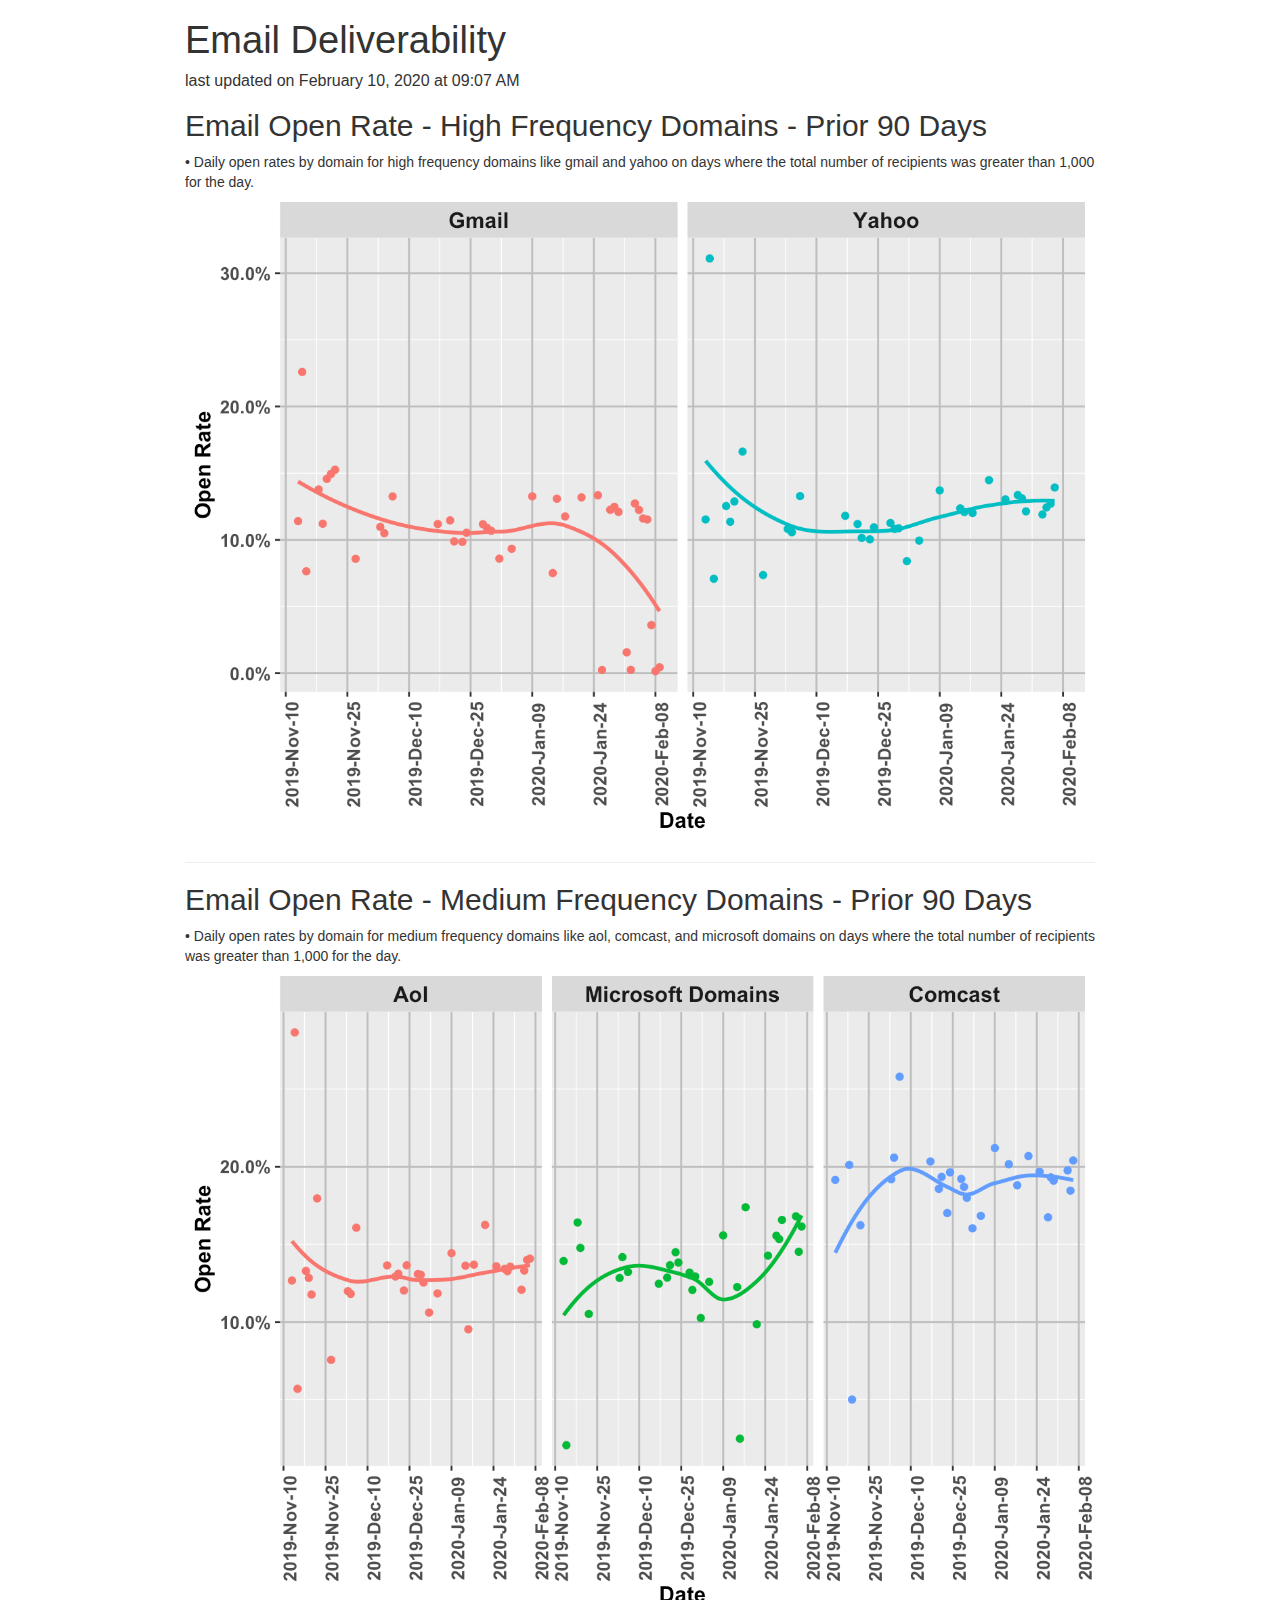
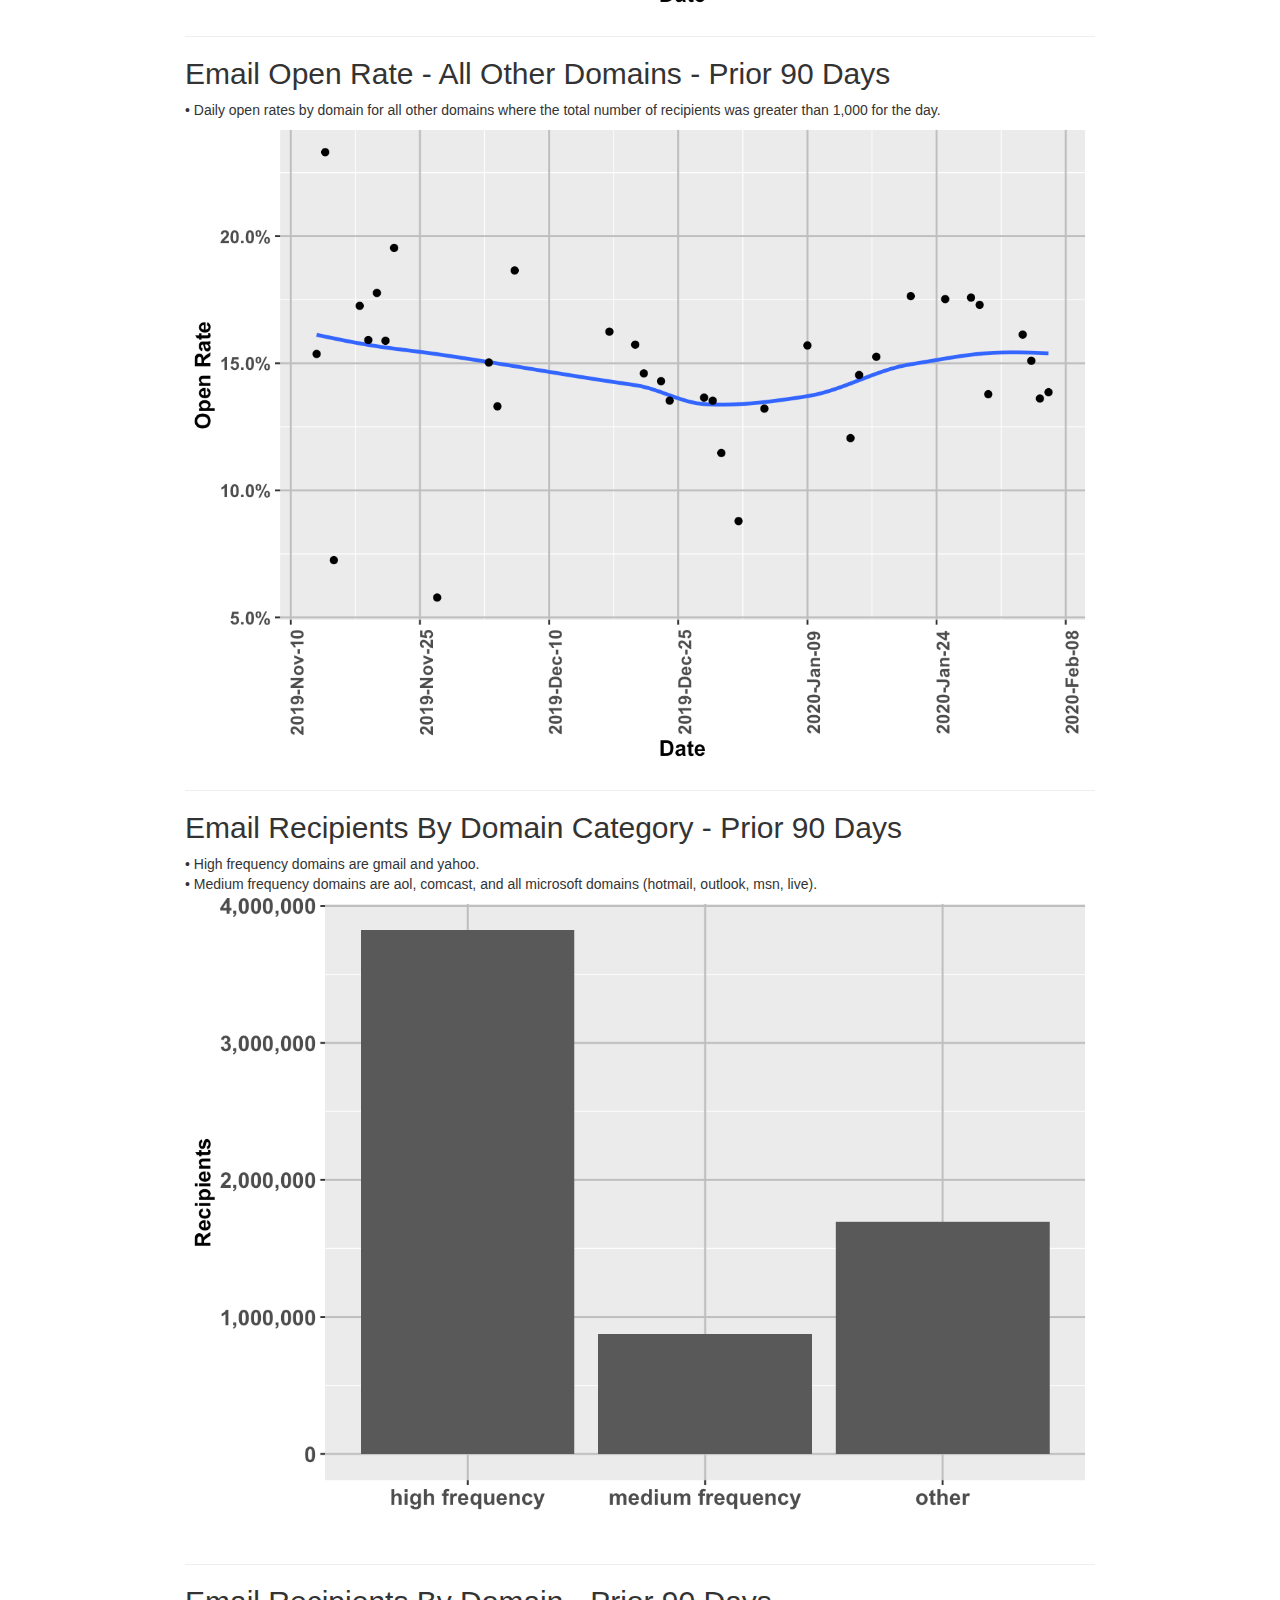
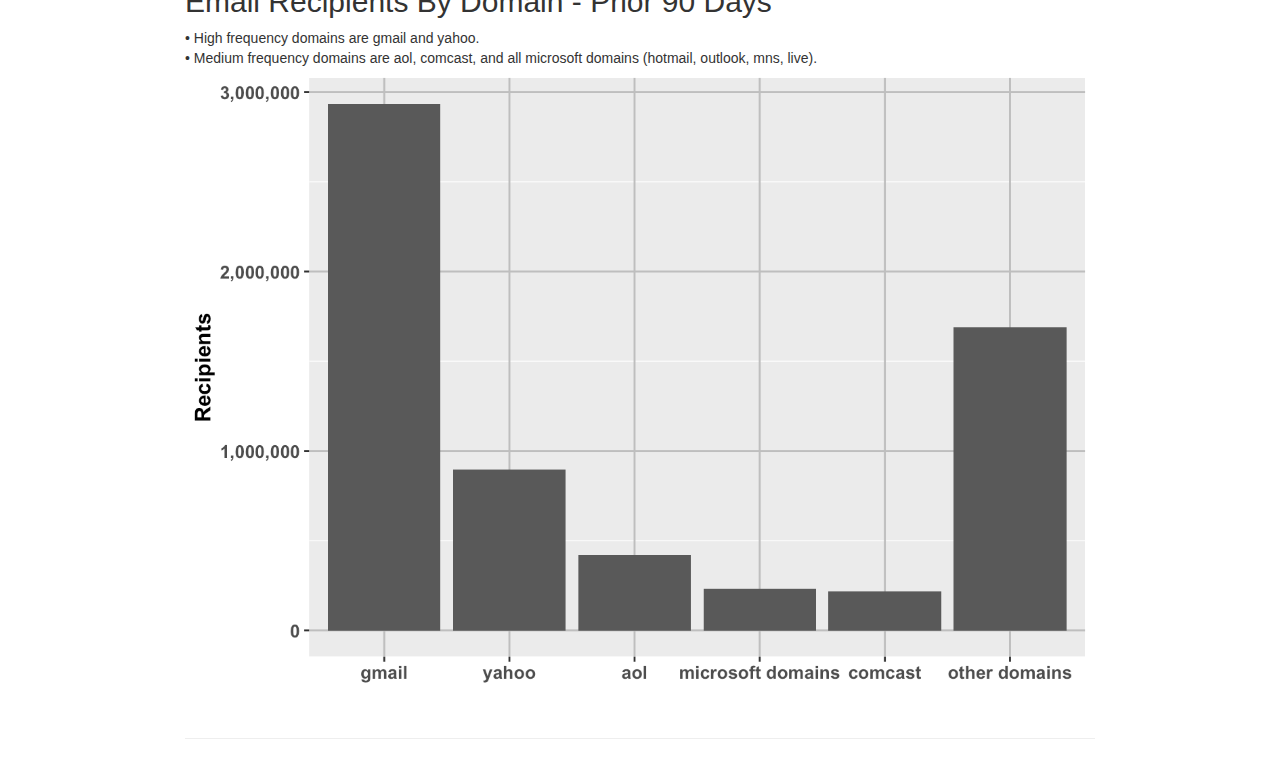
==== commit 70725719: "push" ====
--- a/email-deliverability/index.html
+++ b/email-deliverability/index.html
@@ -378,38 +378,38 @@
 </div>
 
 
-<div id="last-updated-on-january-27-2020-at-0856-am" class="section level5">
-<h5>last updated on January 27, 2020 at 08:56 AM</h5>
+<div id="last-updated-on-february-10-2020-at-0907-am" class="section level5">
+<h5>last updated on February 10, 2020 at 09:07 AM</h5>
 </div>
 <div id="email-open-rate---high-frequency-domains---prior-90-days" class="section level2">
 <h2>Email Open Rate - High Frequency Domains - Prior 90 Days</h2>
-<p>• Daily open rates by domain for high frequency domains like gmail and yahoo on days where the total number of recipients was greater than 1,000 for the day. <img src="[data-uri]" width="100%" /></p>
+<p>• Daily open rates by domain for high frequency domains like gmail and yahoo on days where the total number of recipients was greater than 1,000 for the day. <img src="[data-uri]" width="100%" /></p>
 <hr />
 
 </div>
 <div id="email-open-rate---medium-frequency-domains---prior-90-days" class="section level2">
 <h2>Email Open Rate - Medium Frequency Domains - Prior 90 Days</h2>
-<p>• Daily open rates by domain for medium frequency domains like aol, comcast, and microsoft domains on days where the total number of recipients was greater than 1,000 for the day. <img src="[data-uri]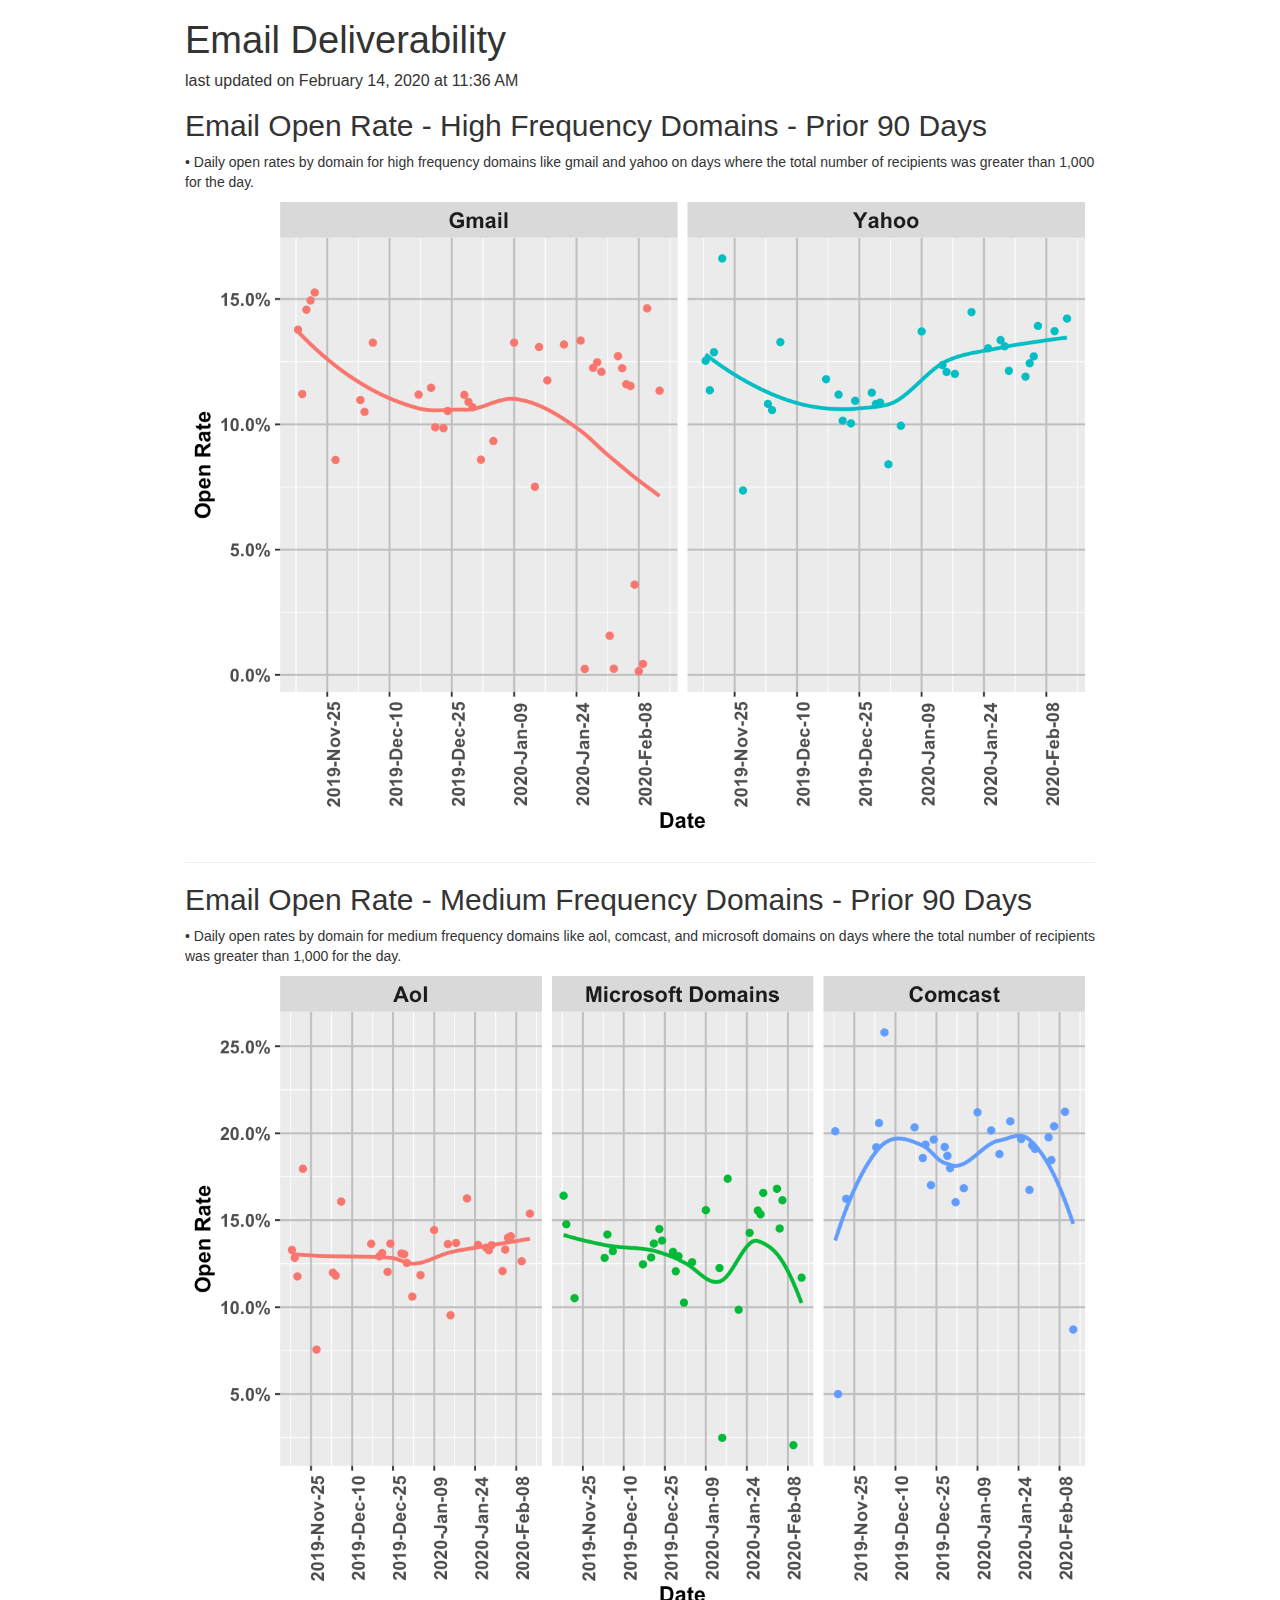
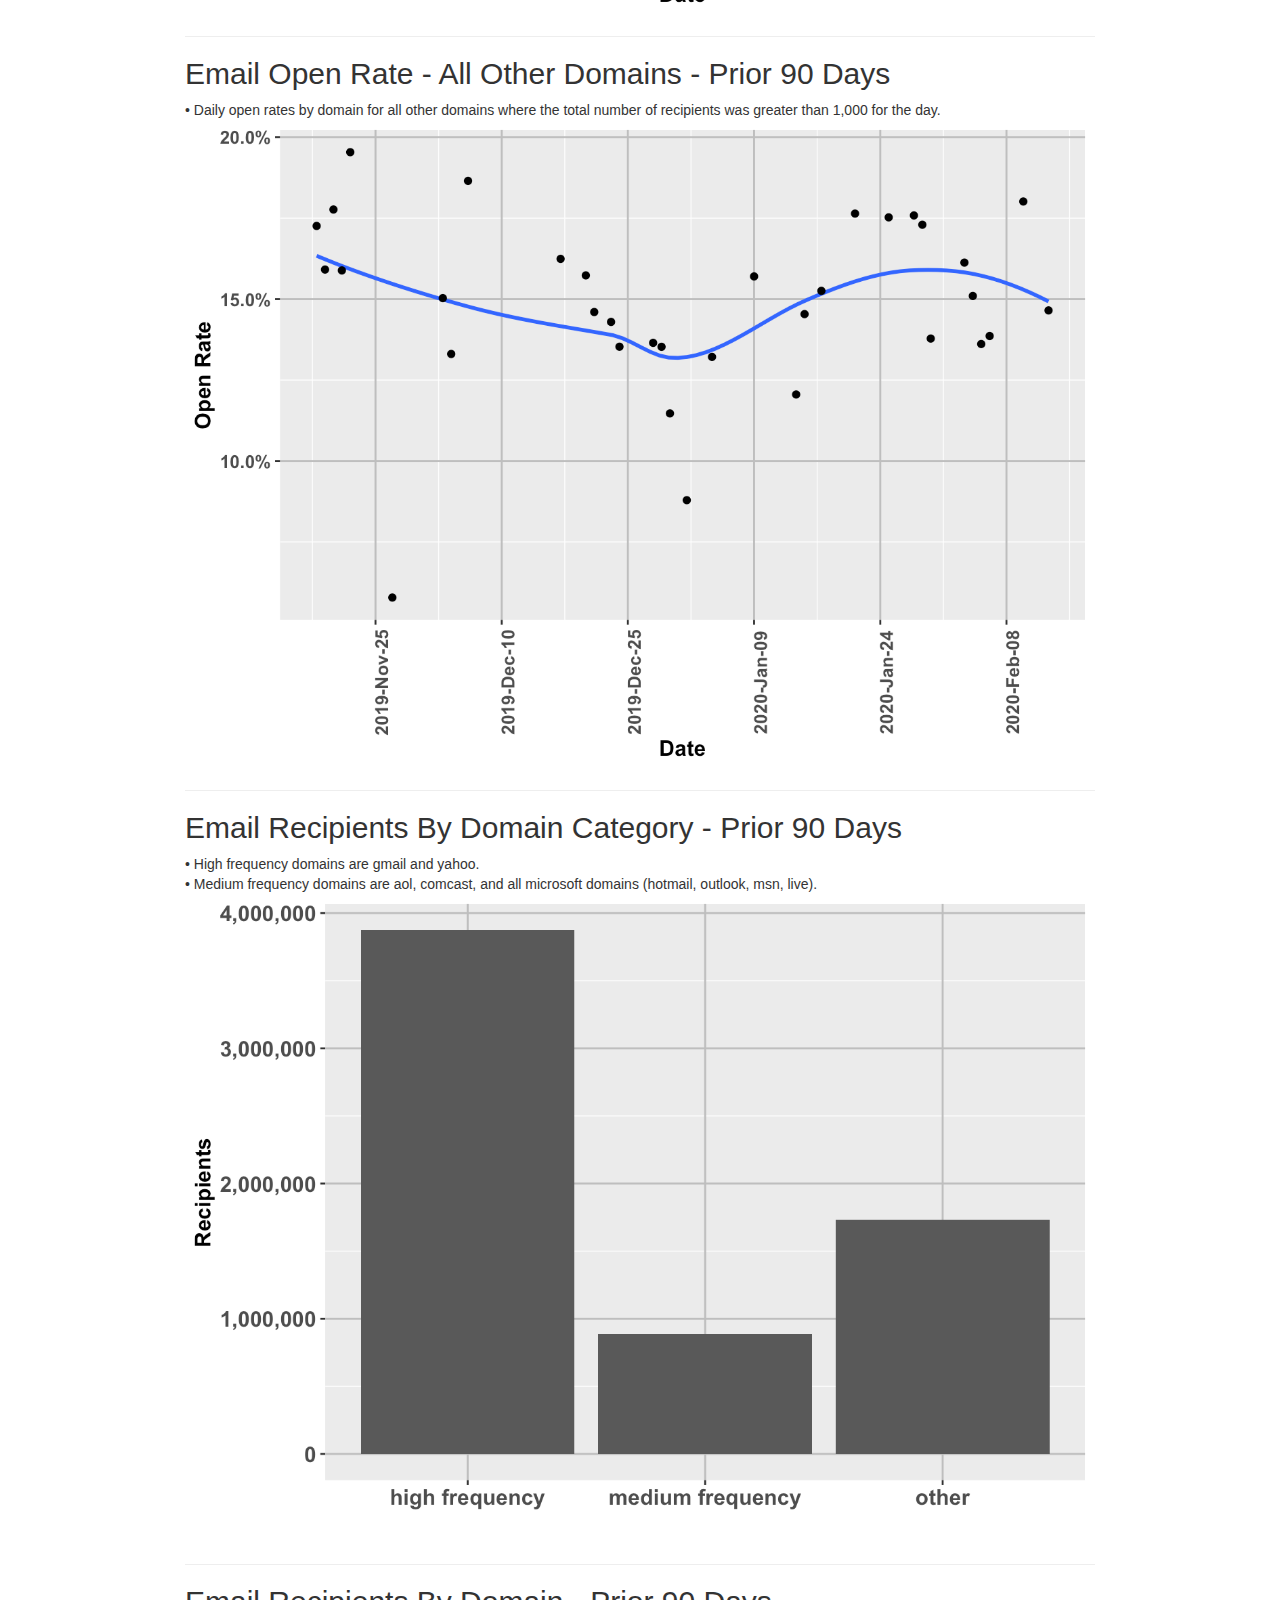
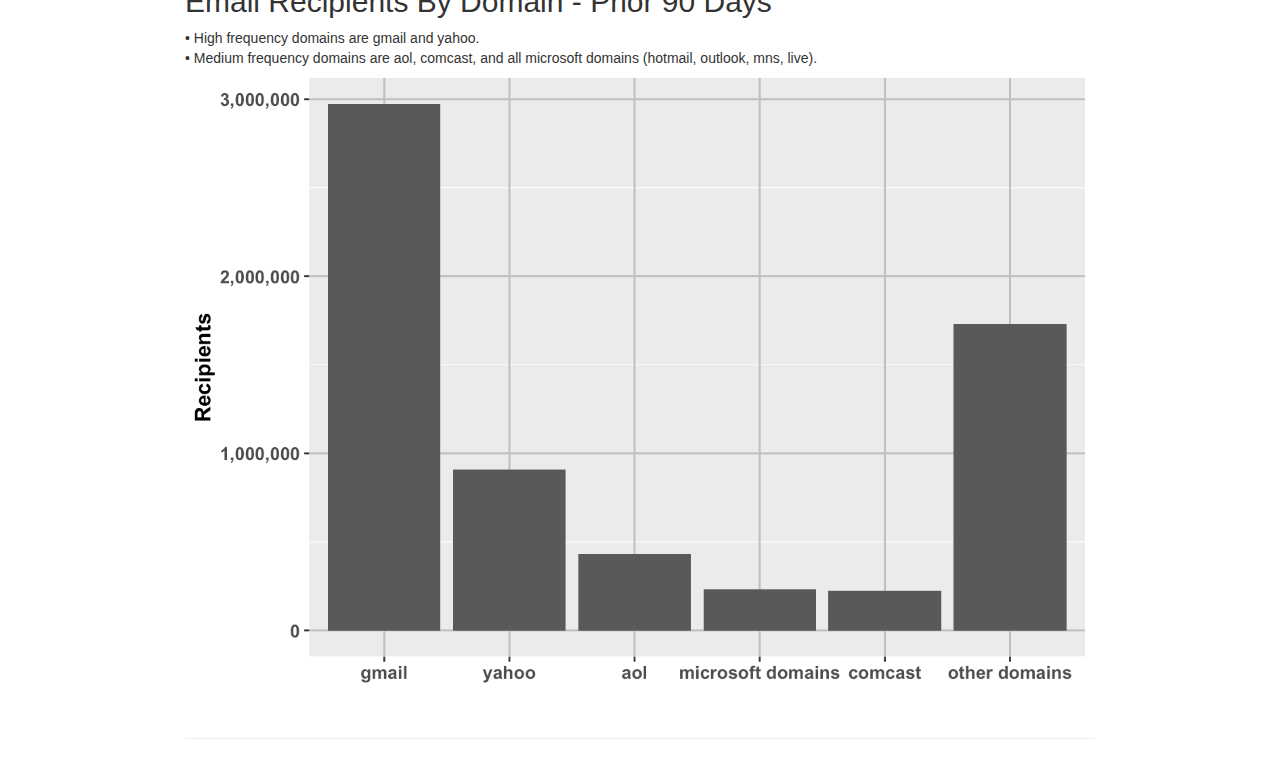
==== commit 4f6b5349: "push" ====
--- a/email-deliverability/index.html
+++ b/email-deliverability/index.html
@@ -378,38 +378,38 @@
 </div>
 
 
-<div id="last-updated-on-february-10-2020-at-0907-am" class="section level5">
-<h5>last updated on February 10, 2020 at 09:07 AM</h5>
+<div id="last-updated-on-february-14-2020-at-1136-am" class="section level5">
+<h5>last updated on February 14, 2020 at 11:36 AM</h5>
 </div>
 <div id="email-open-rate---high-frequency-domains---prior-90-days" class="section l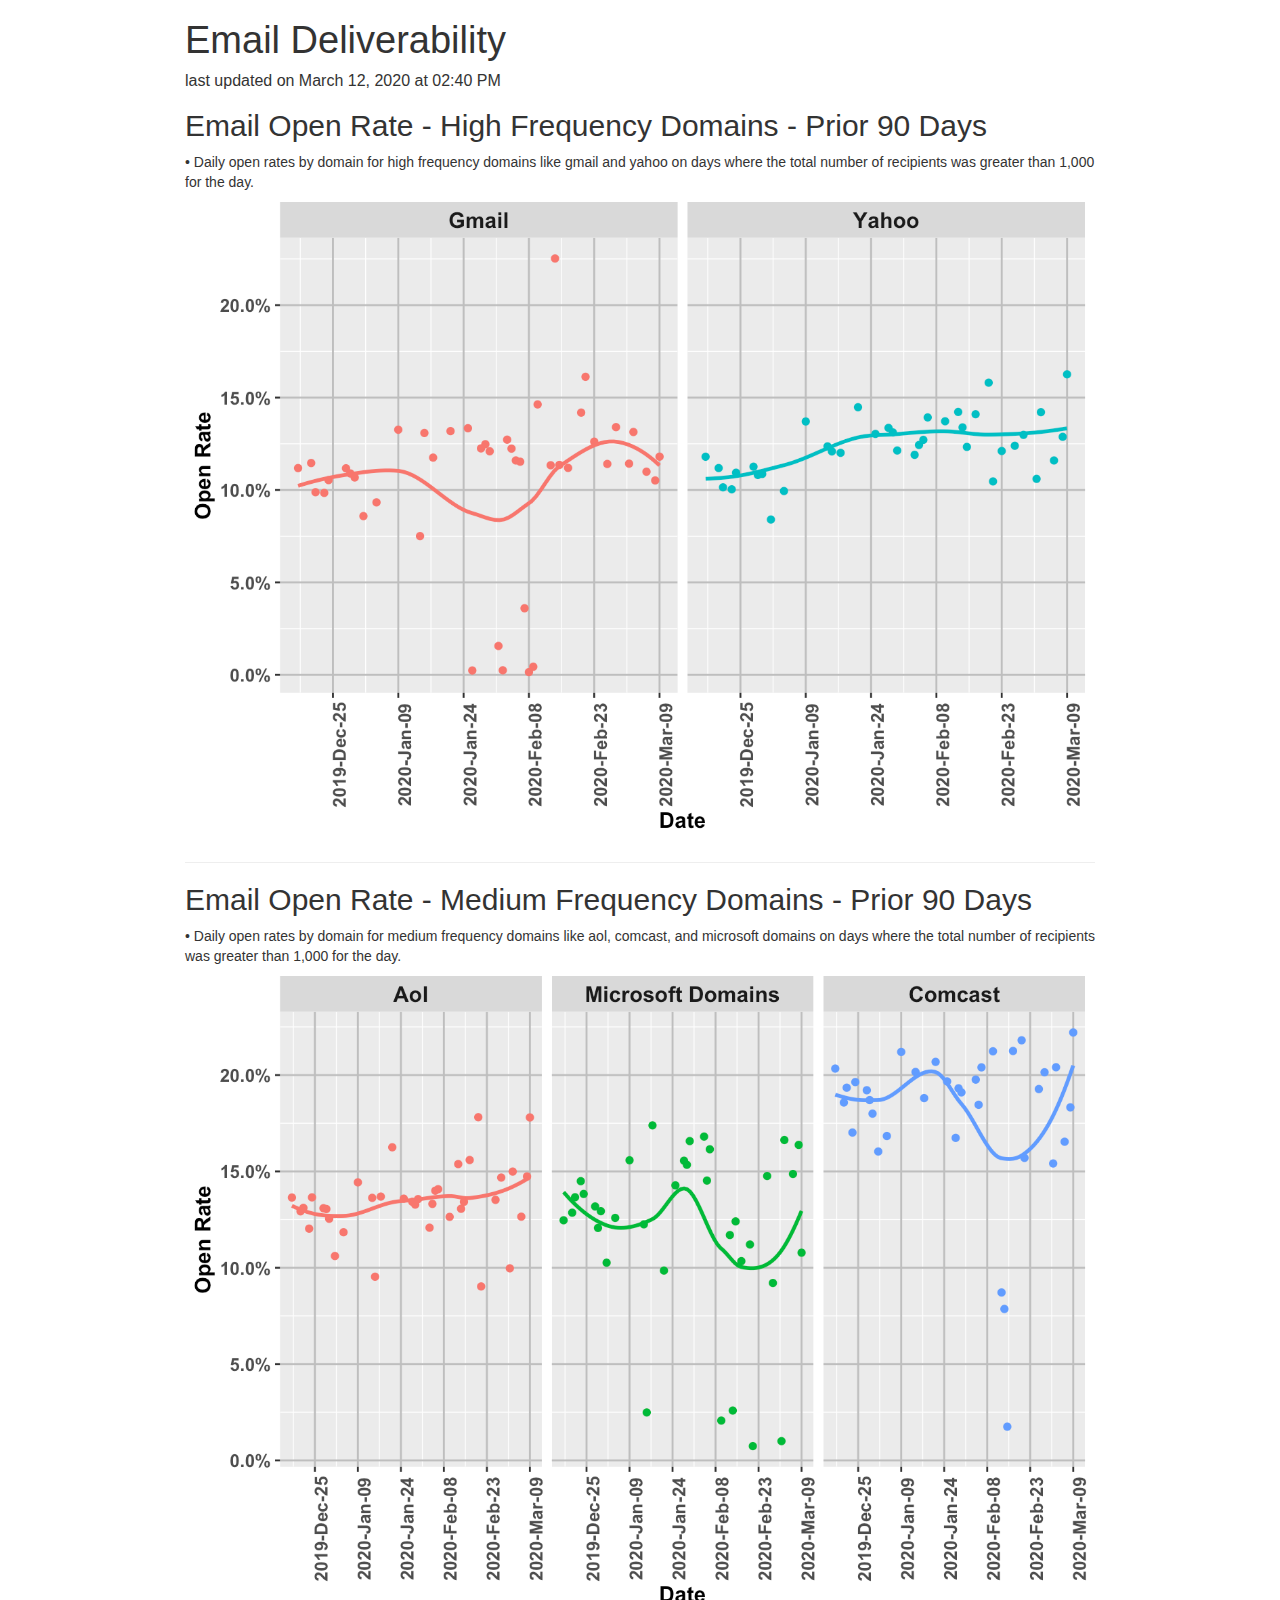
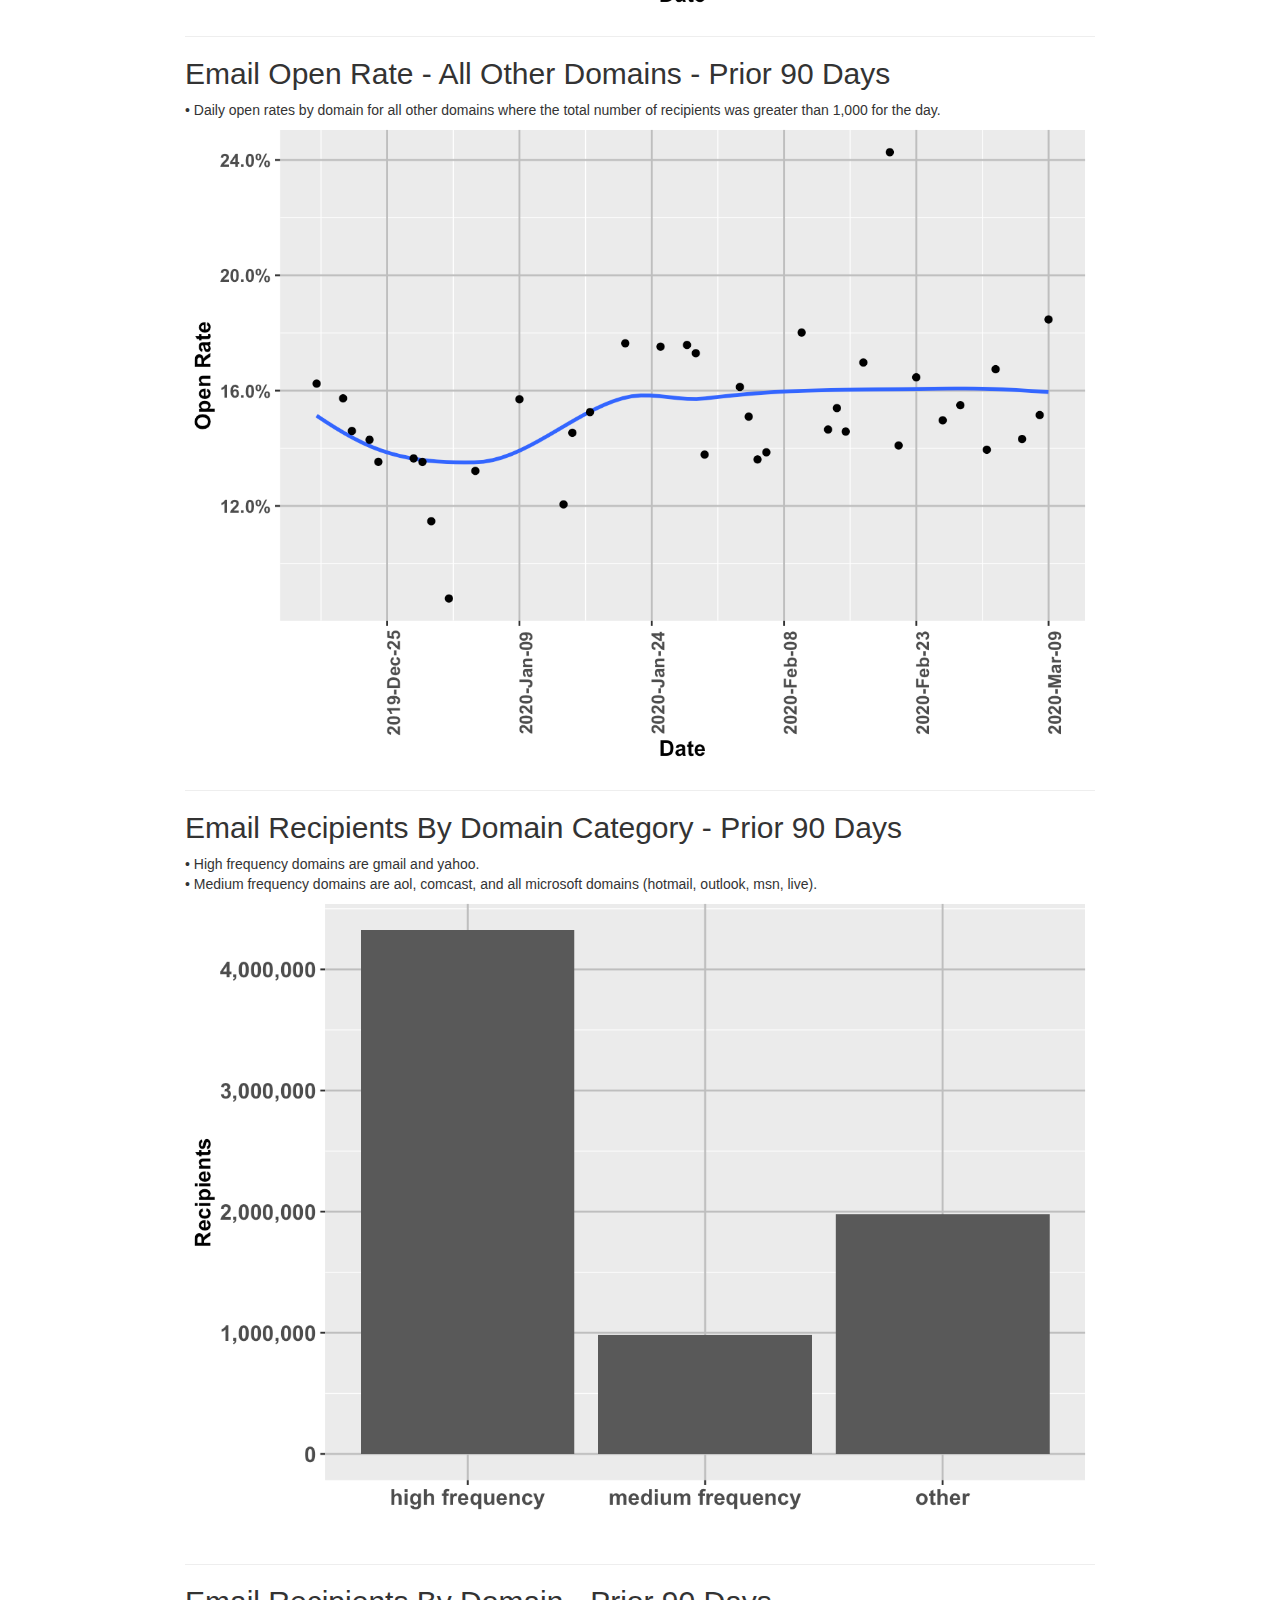
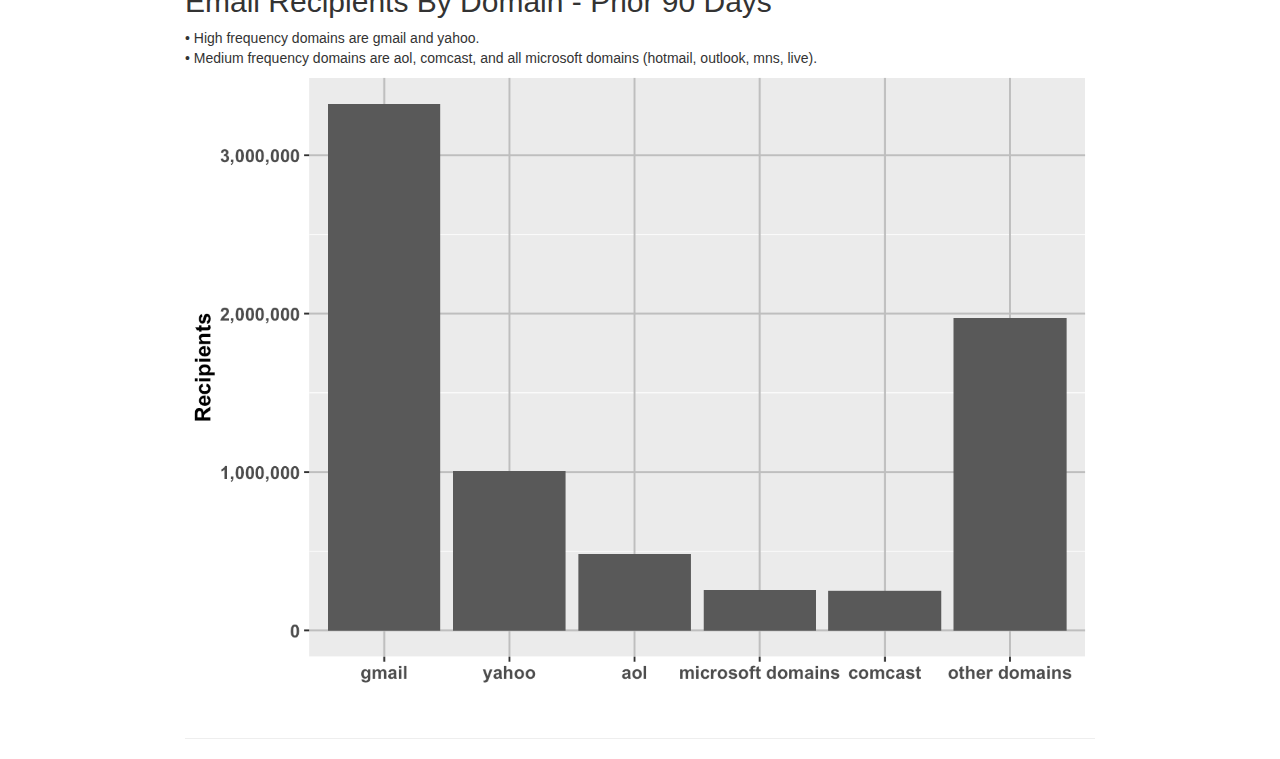
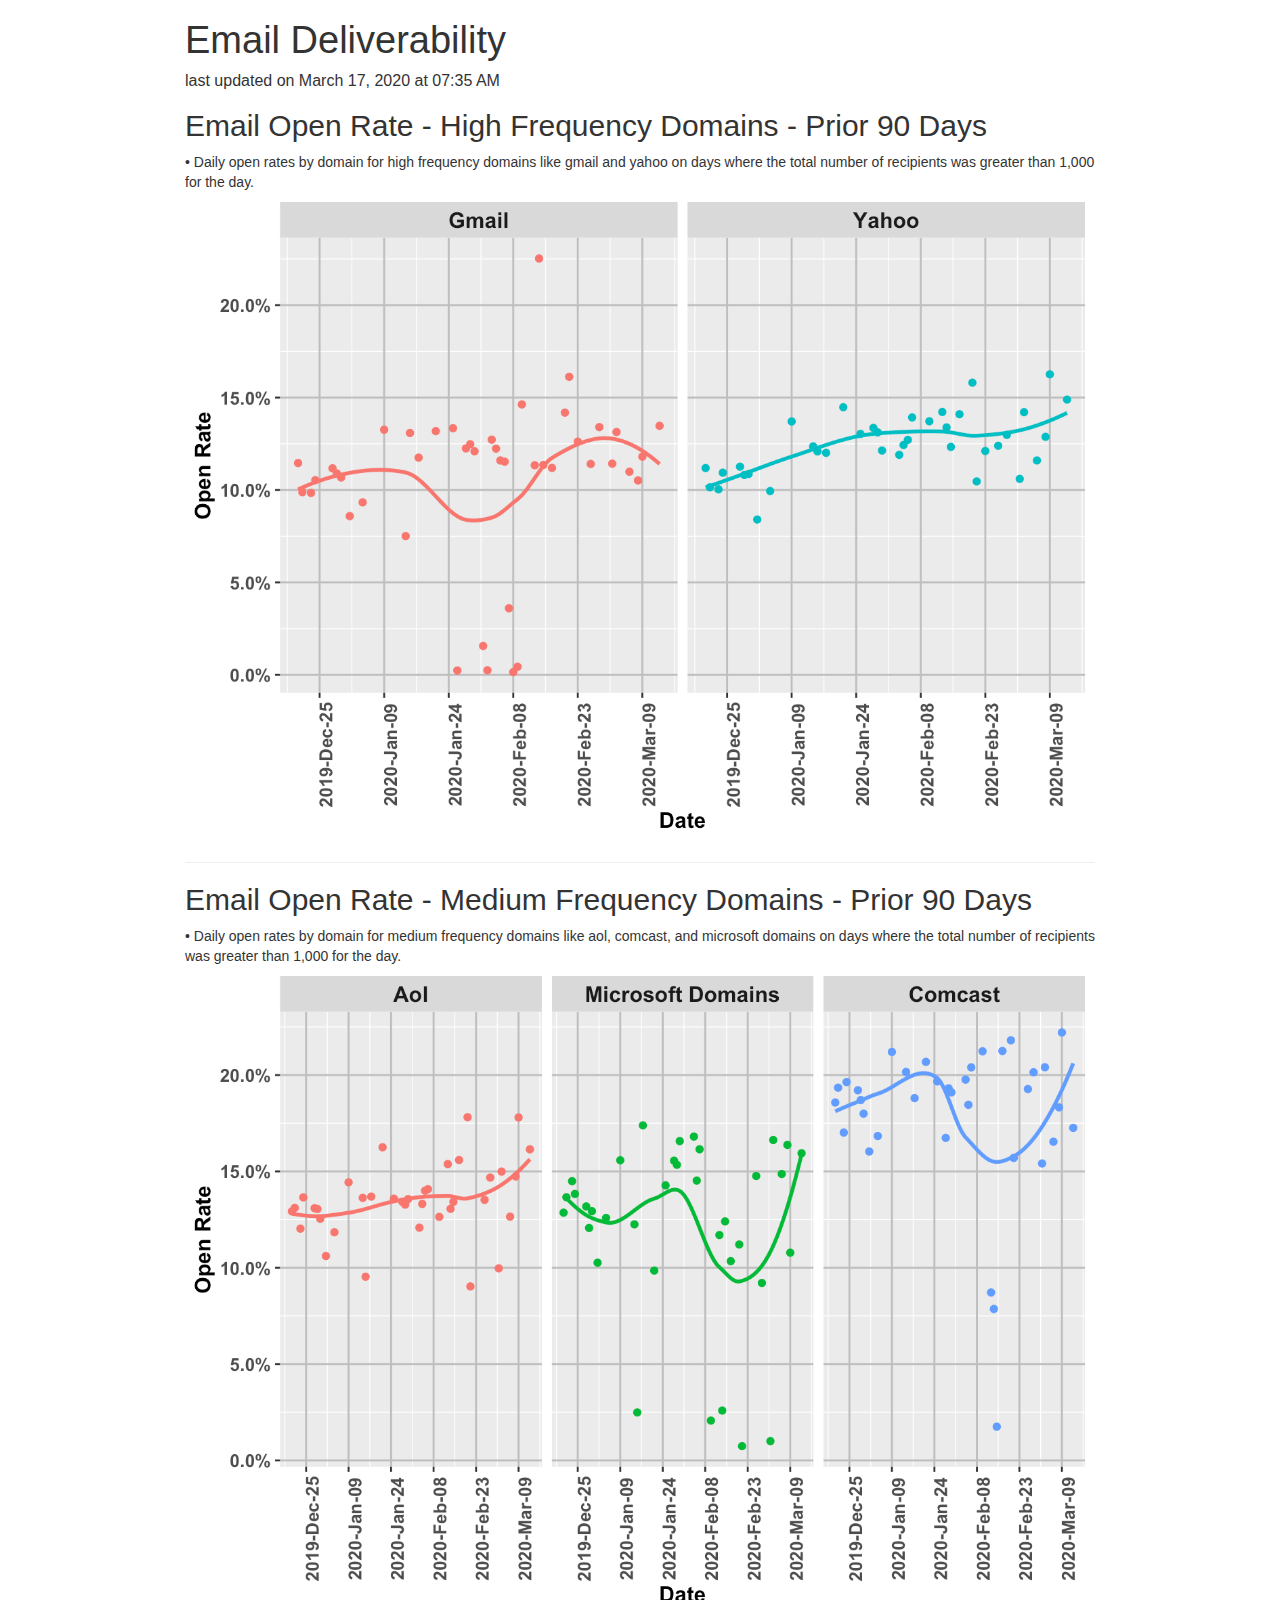
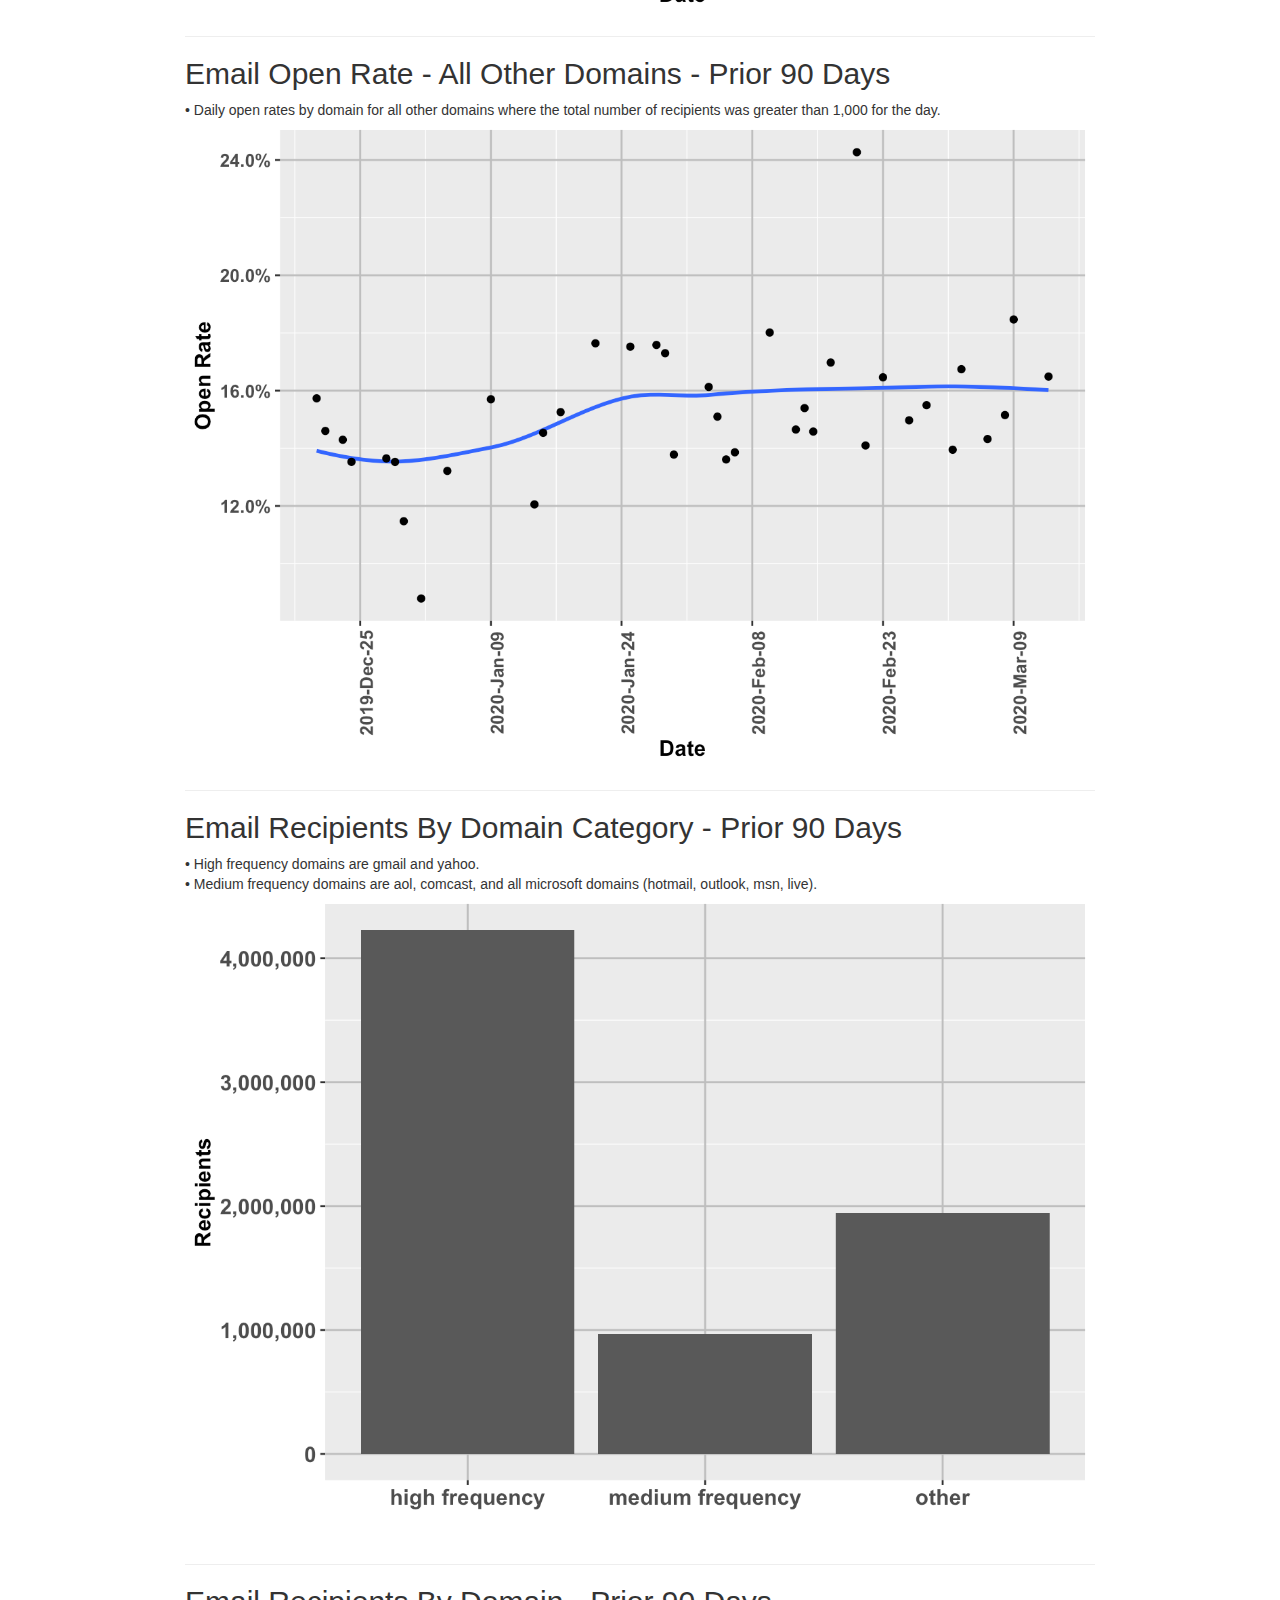
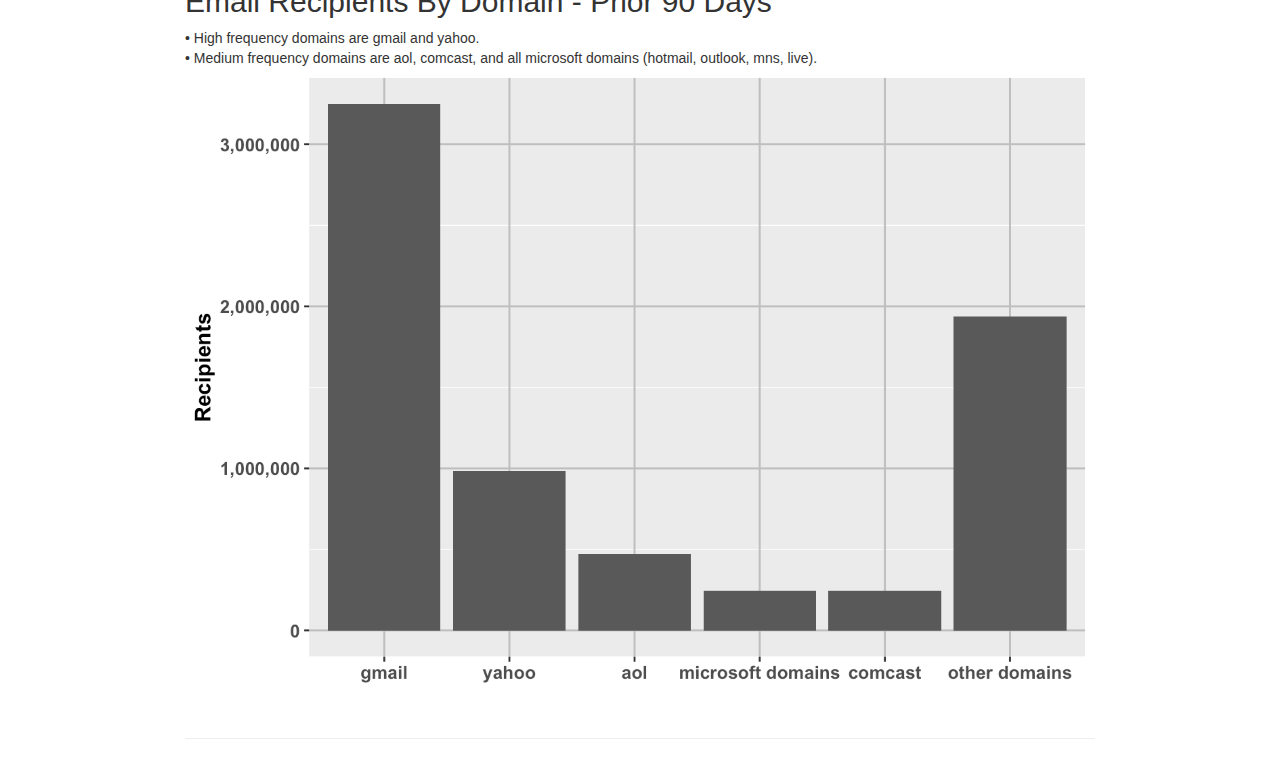
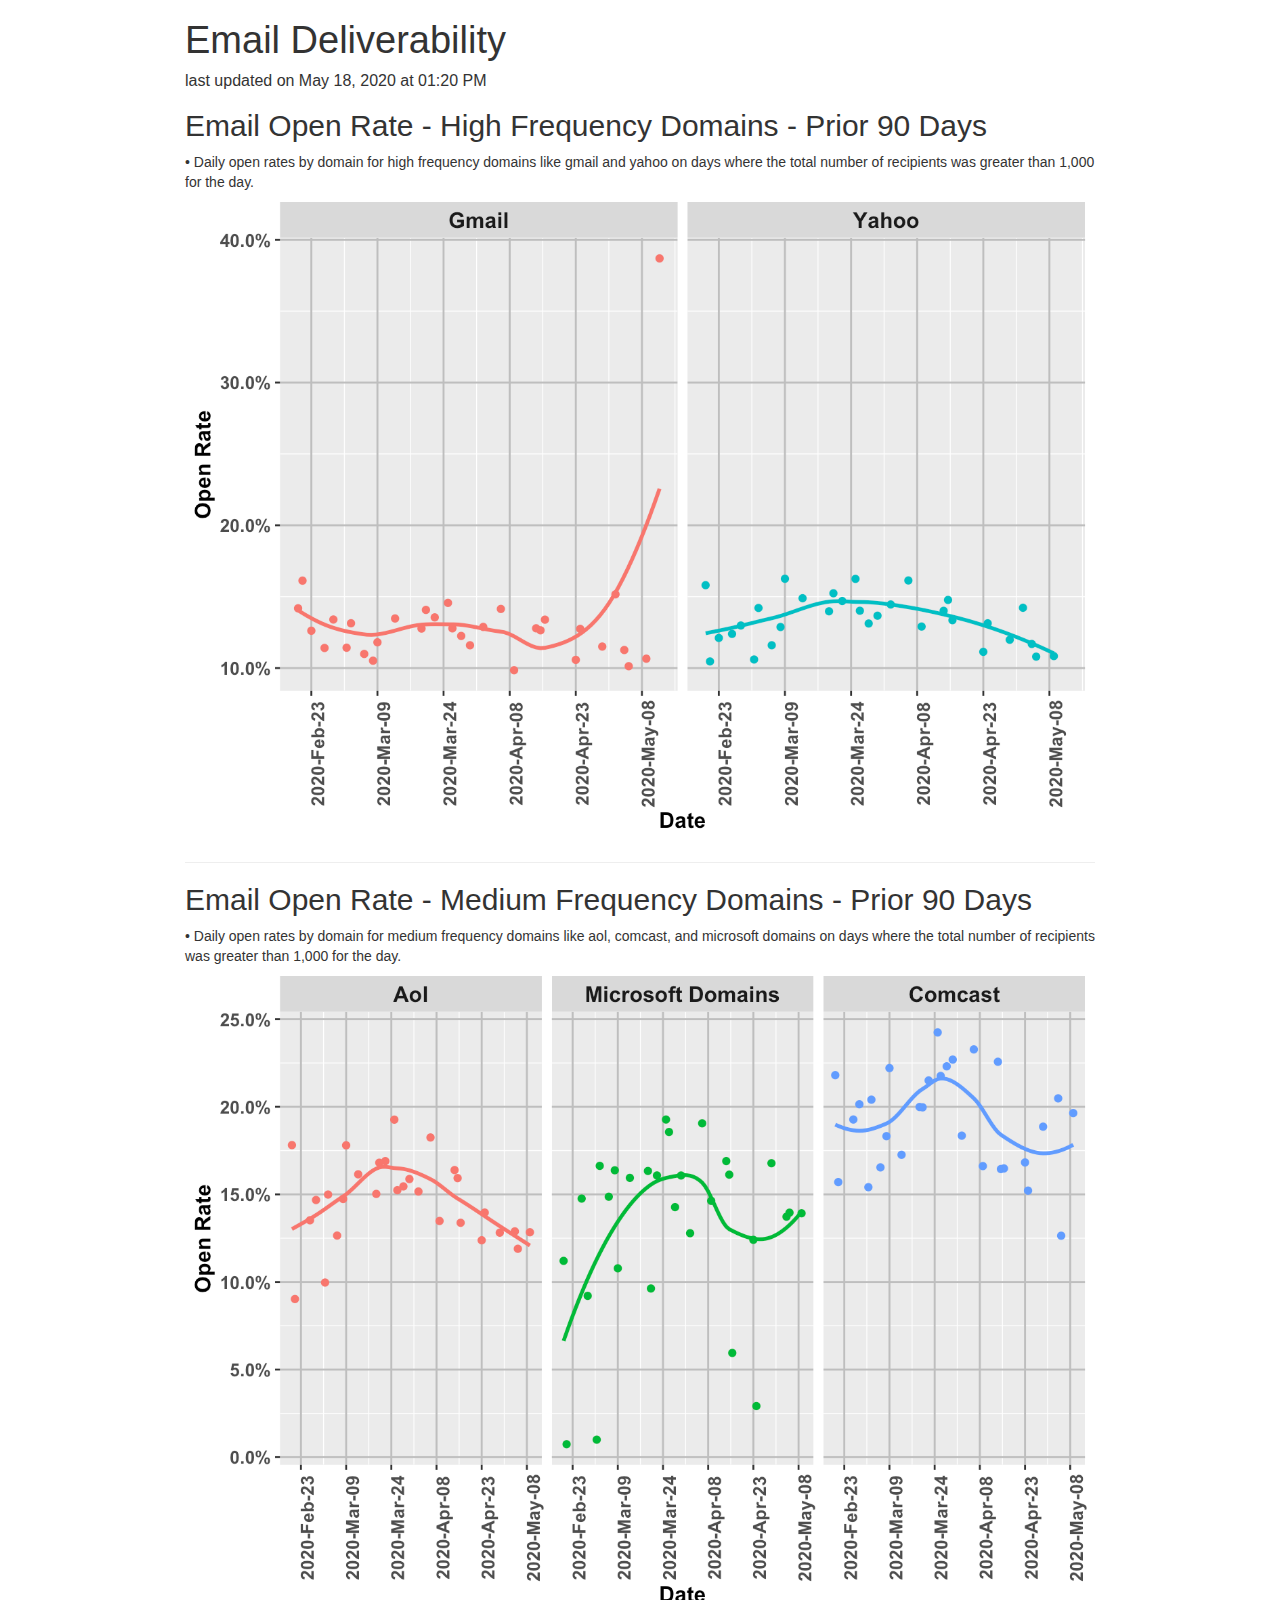
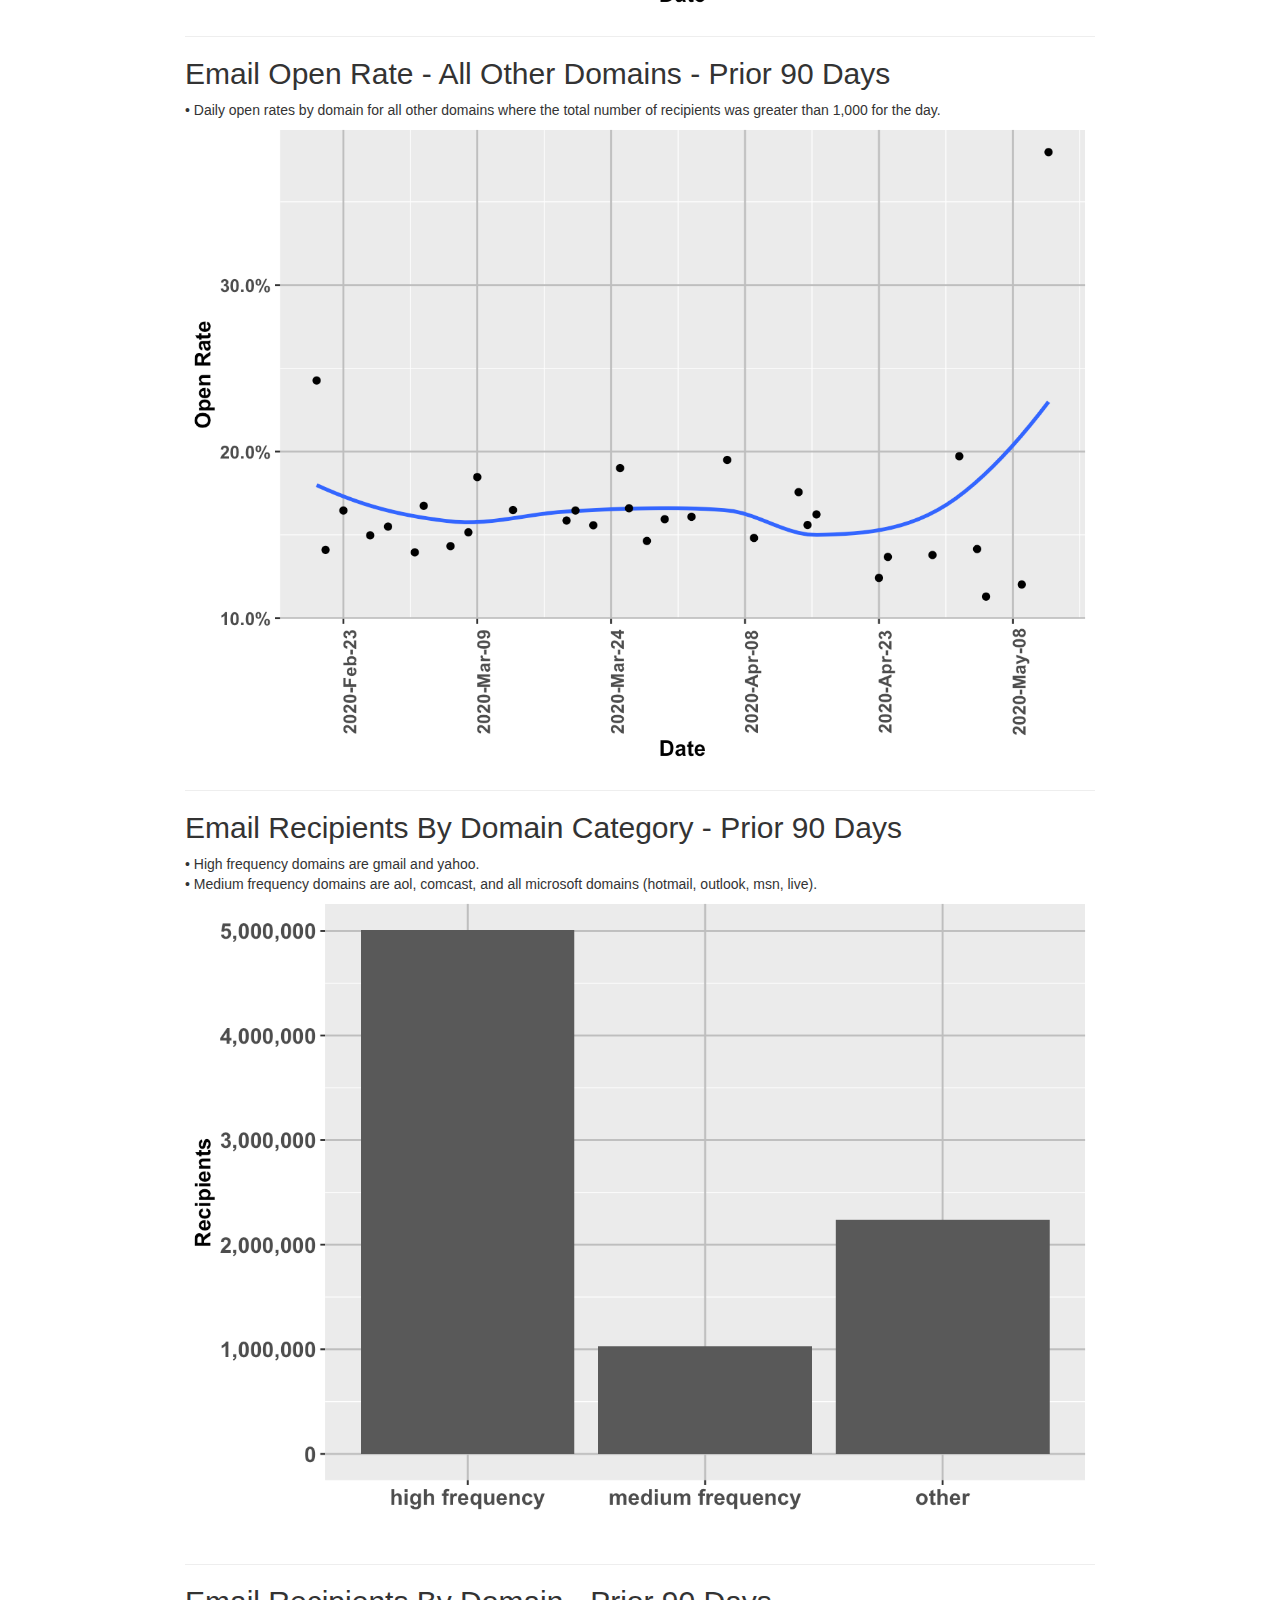
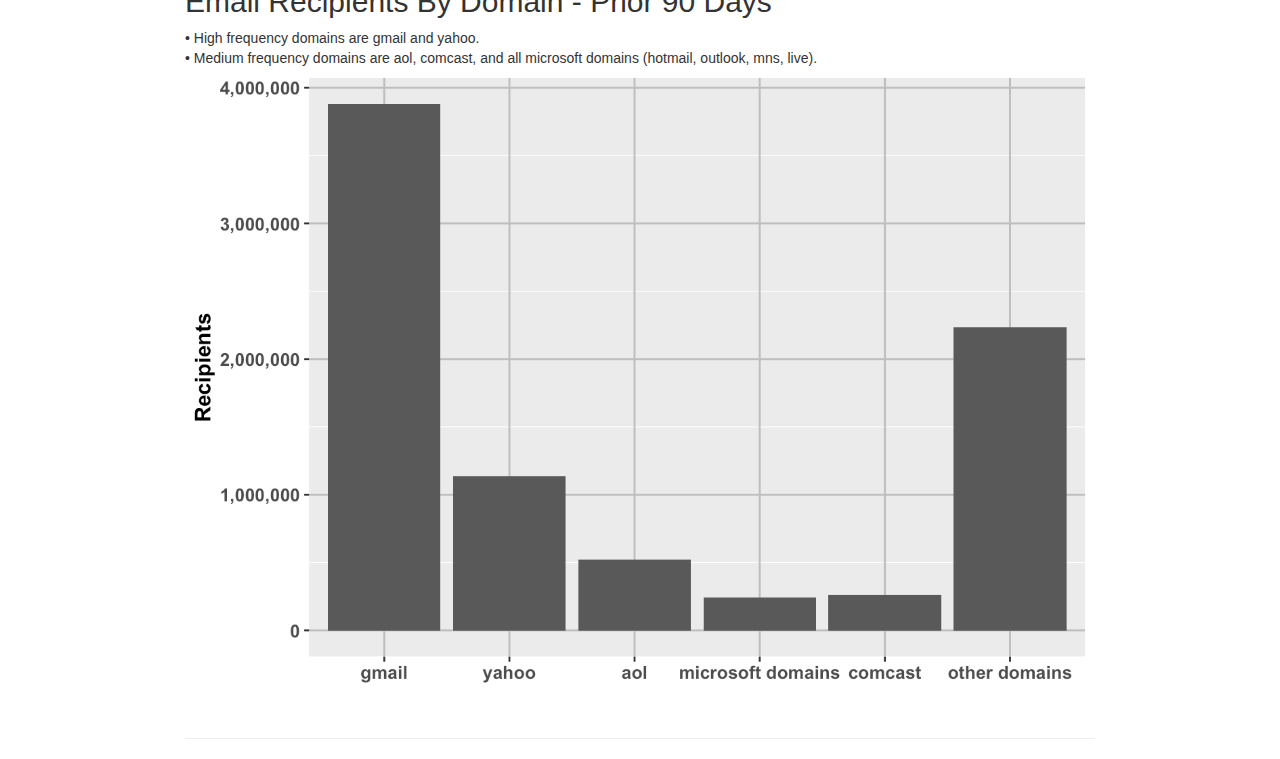
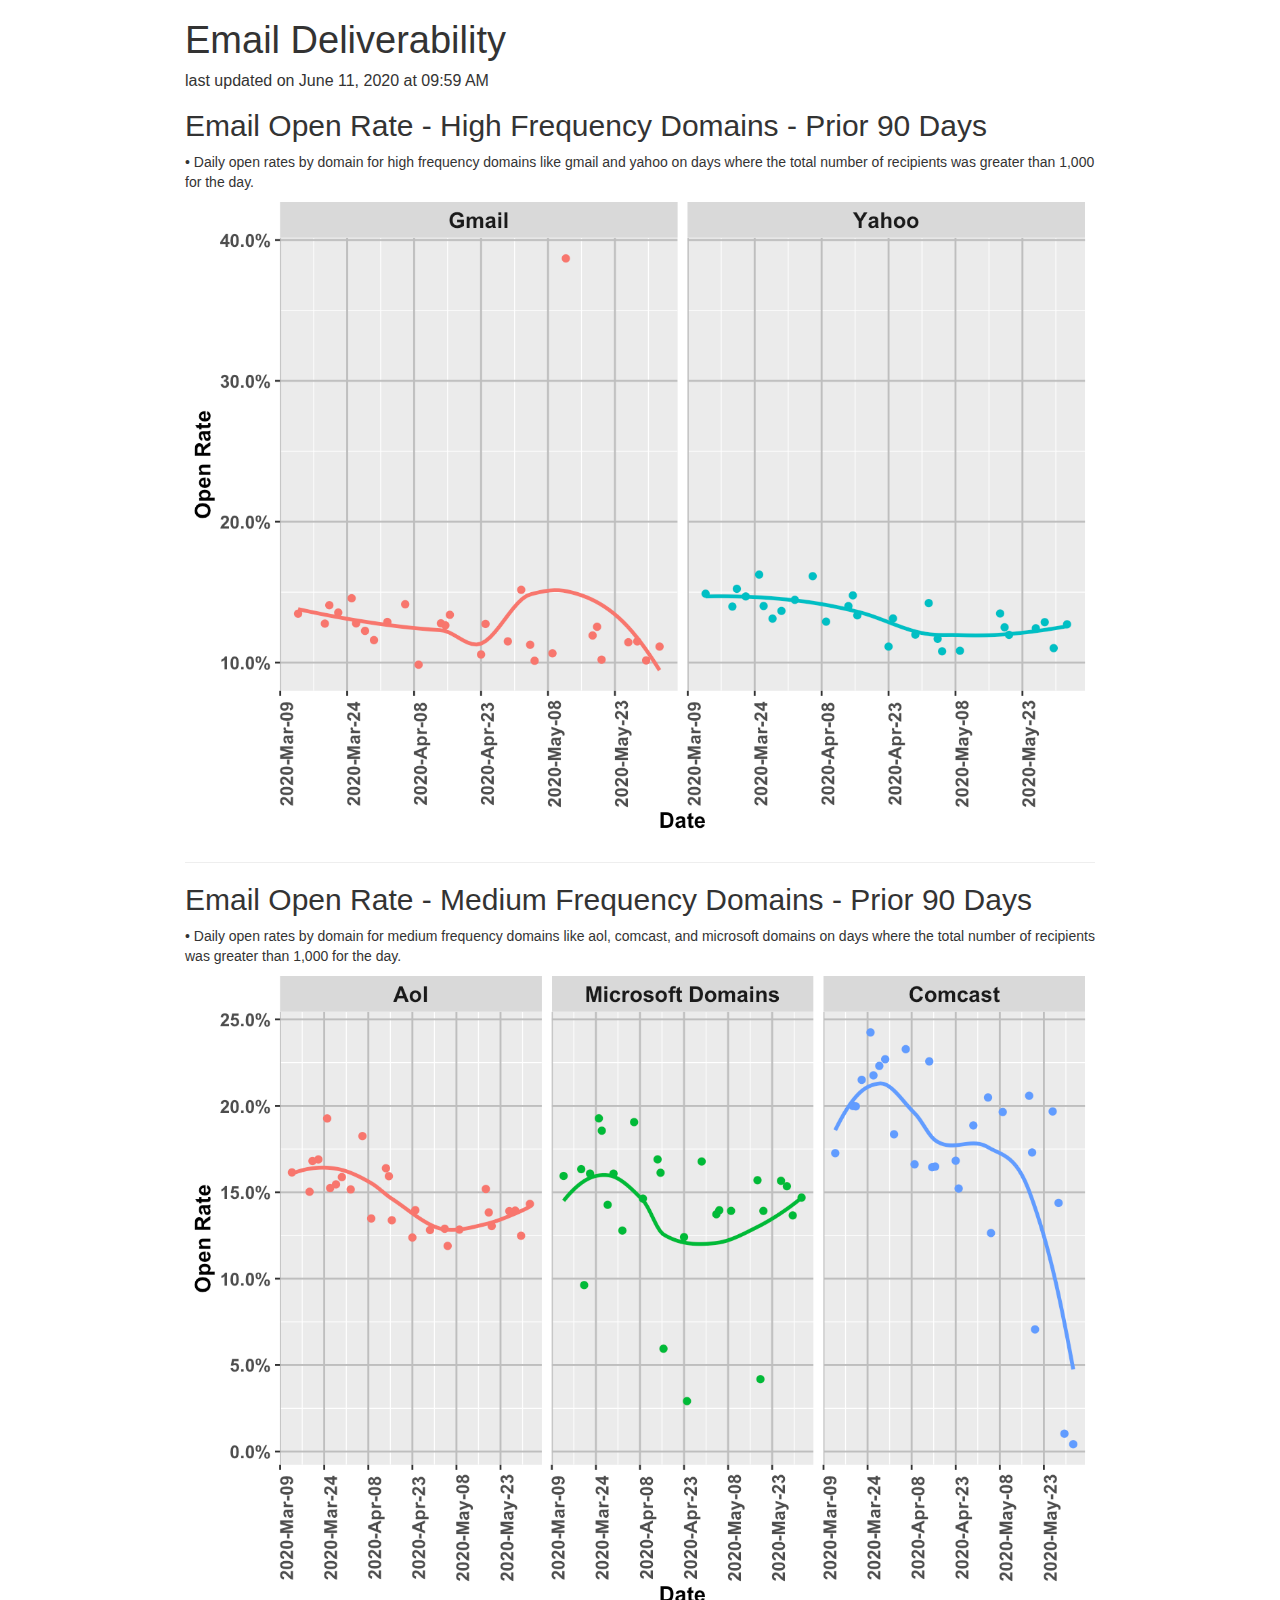
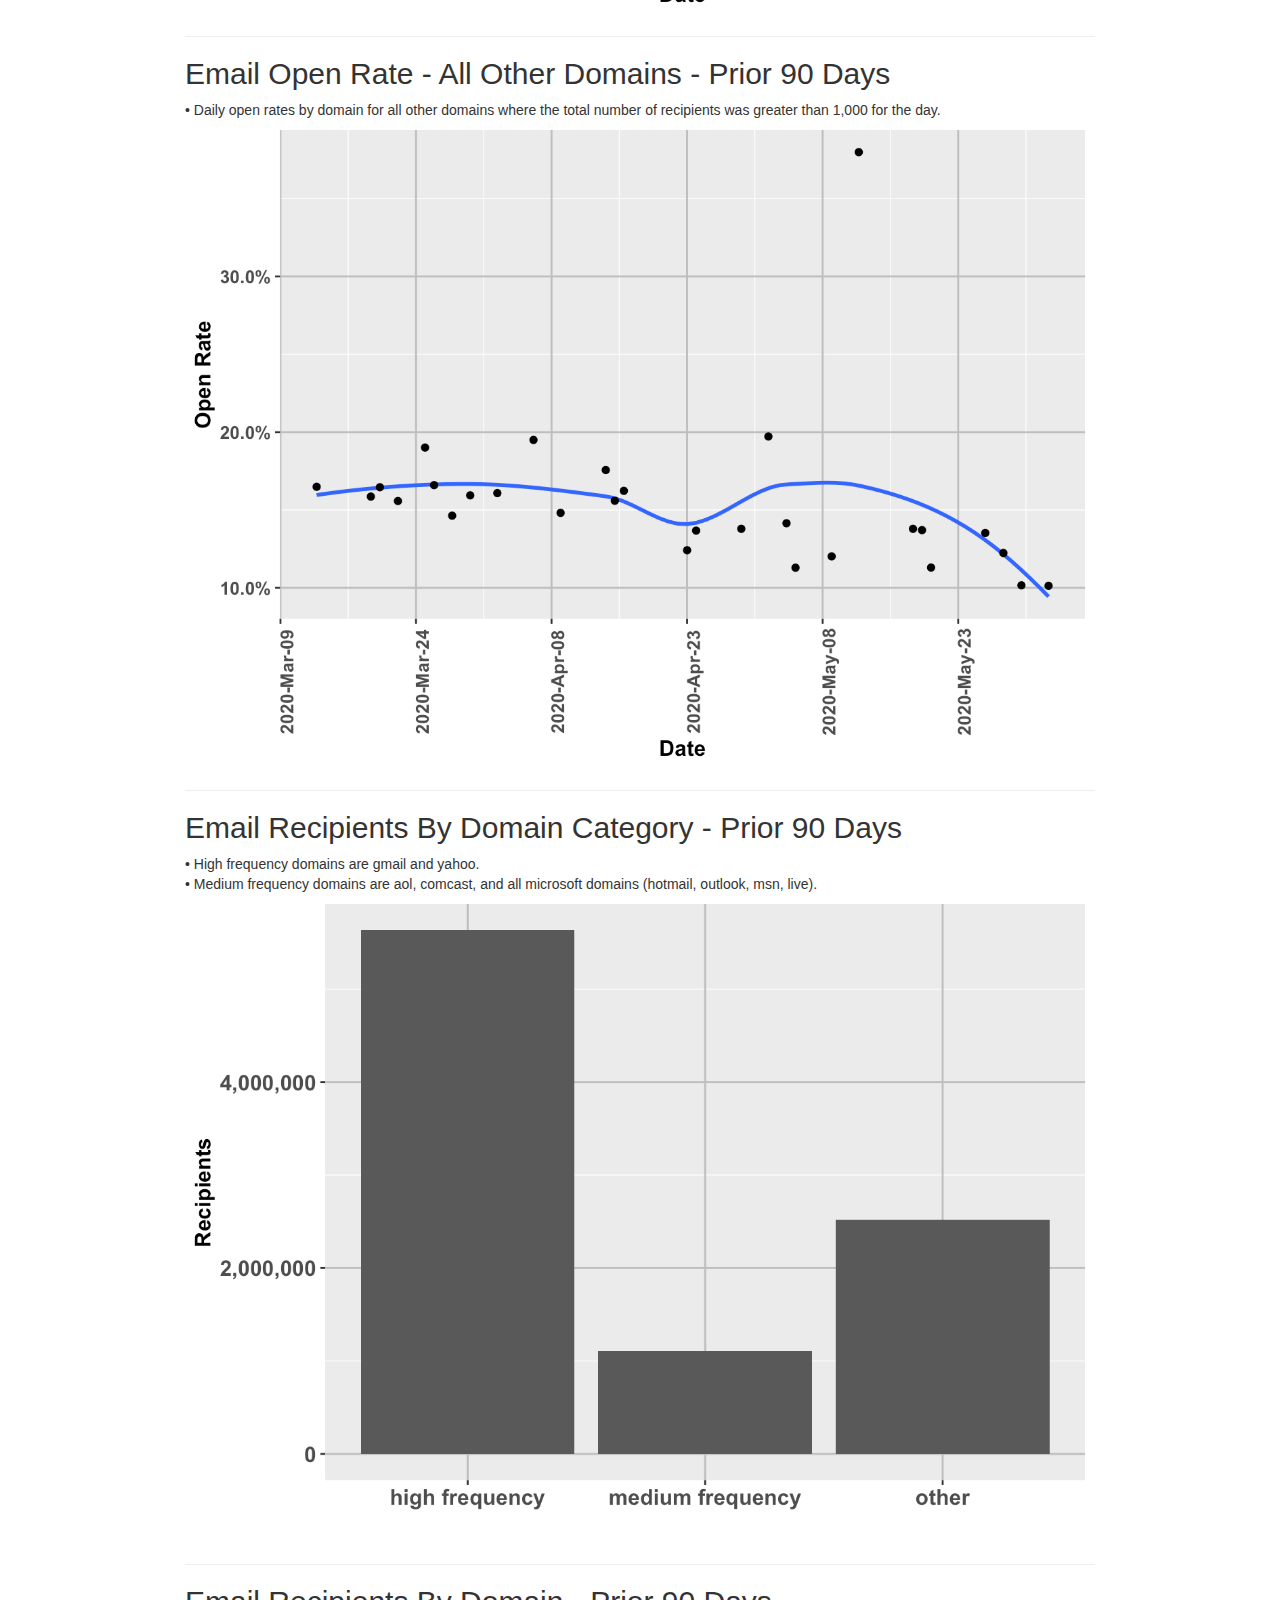
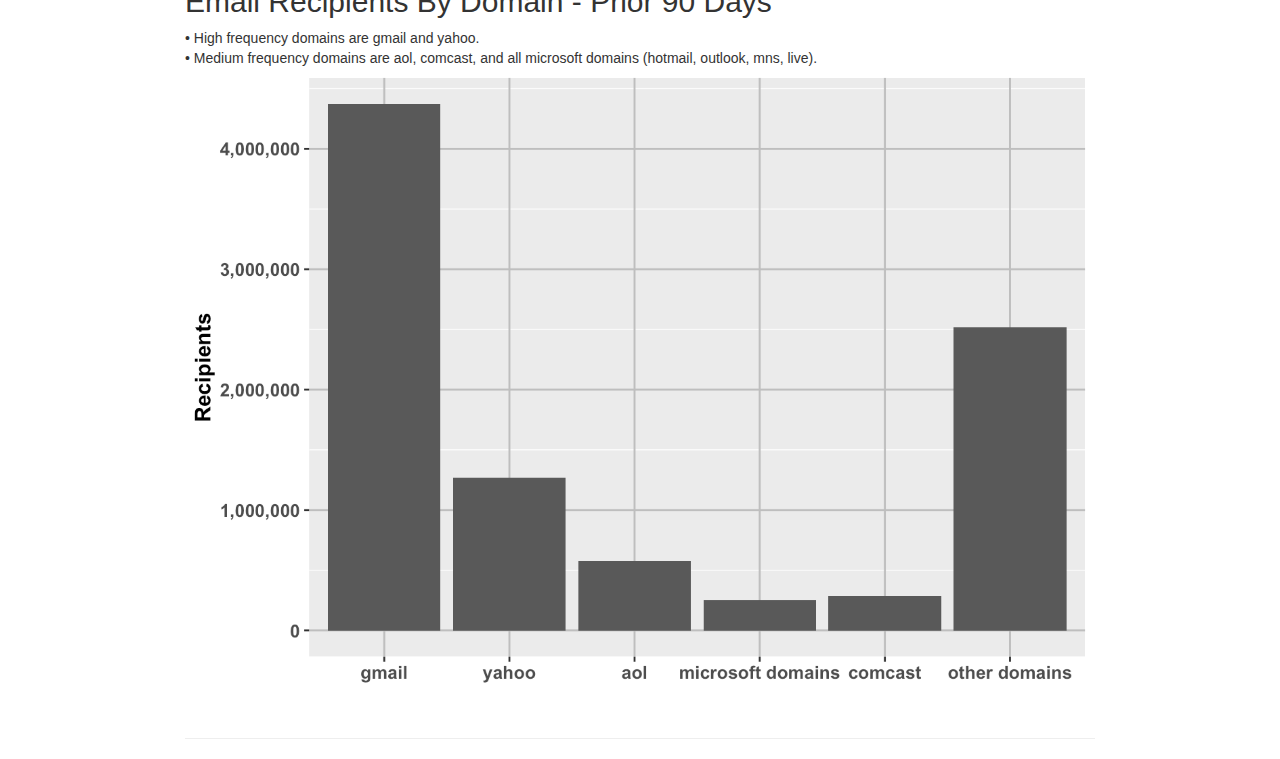
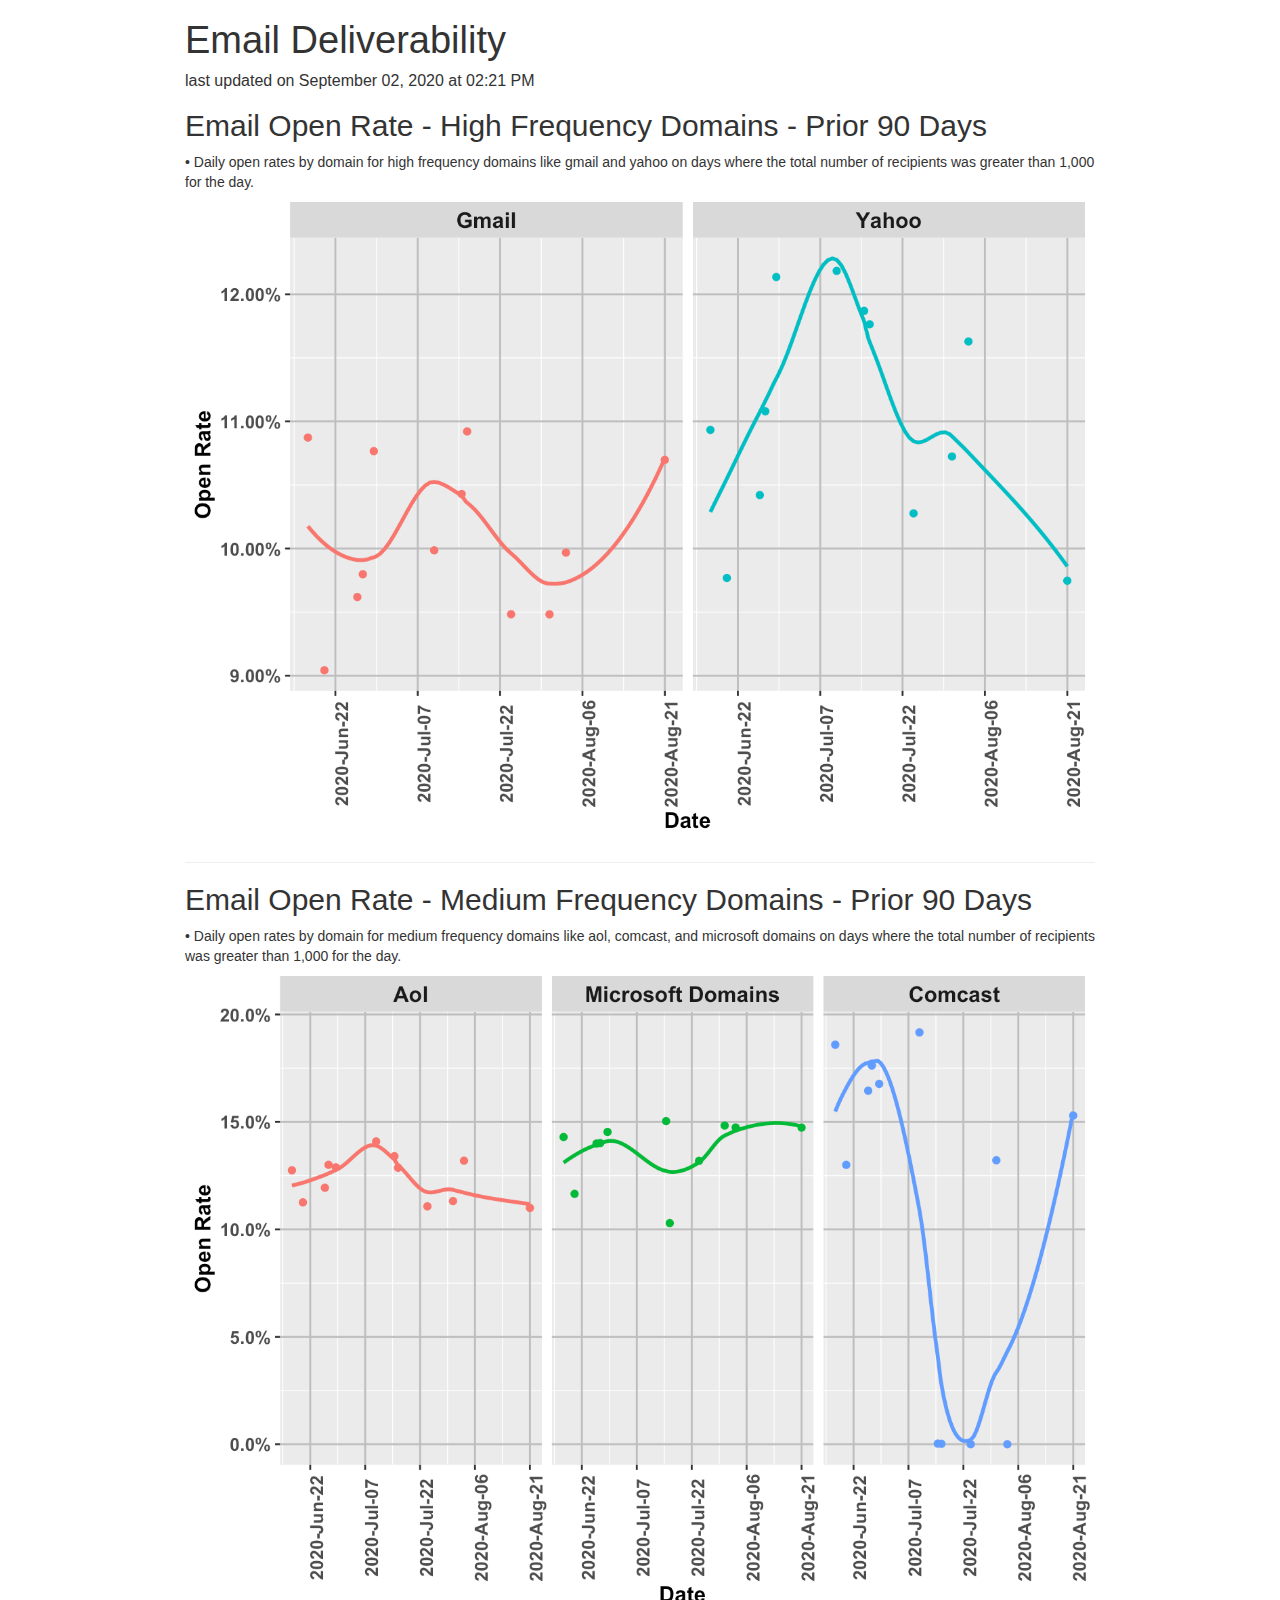
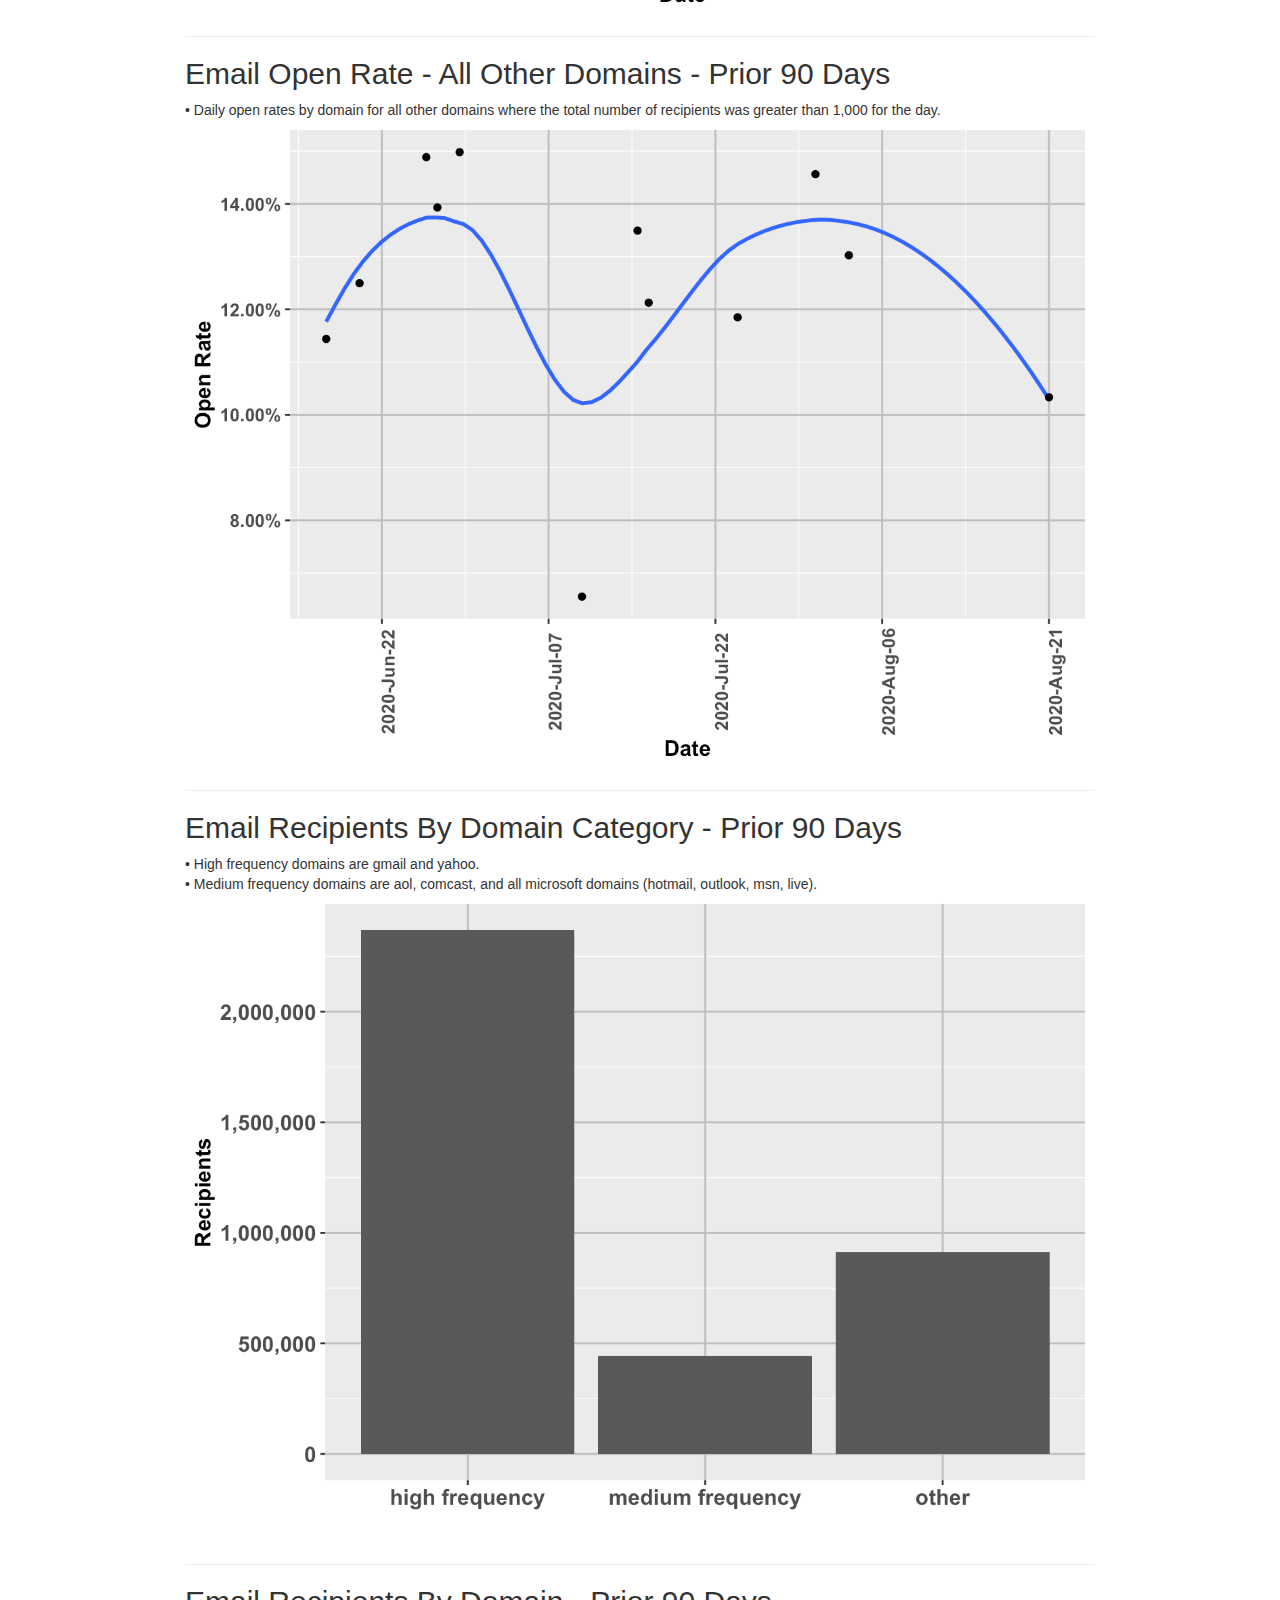
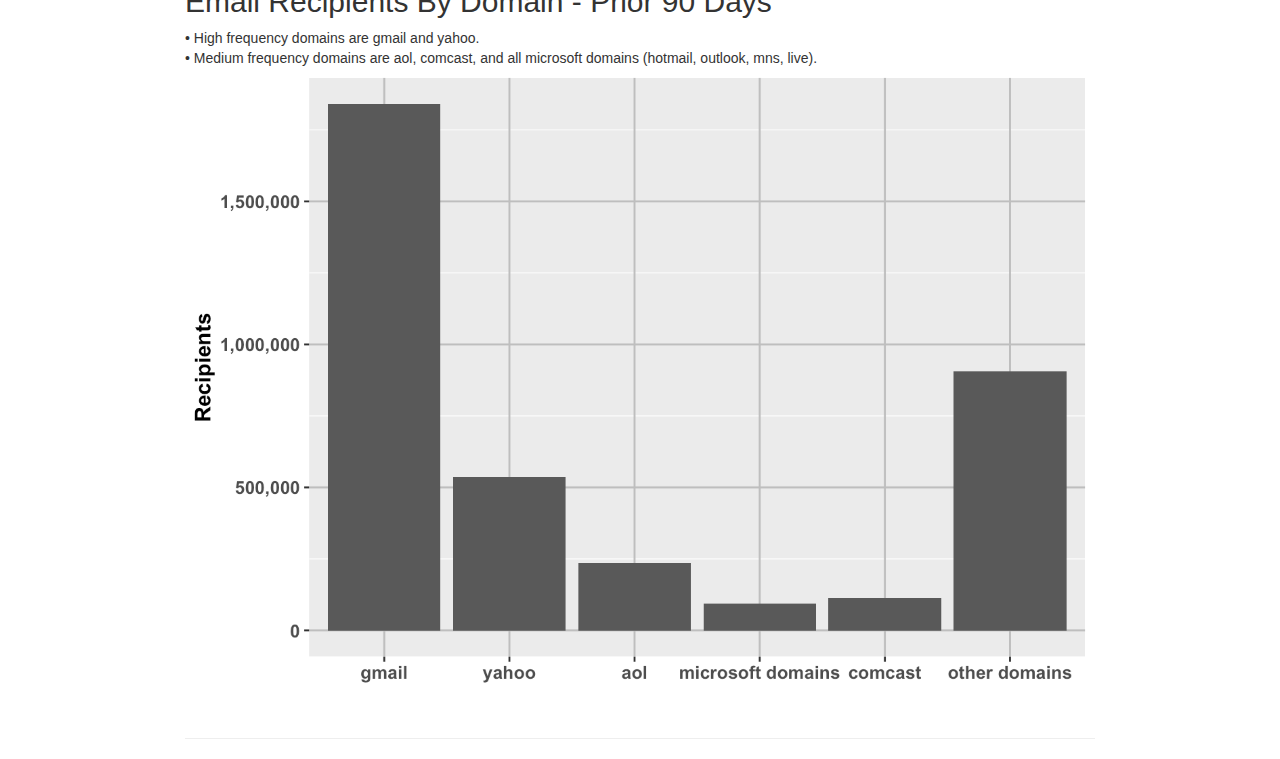
